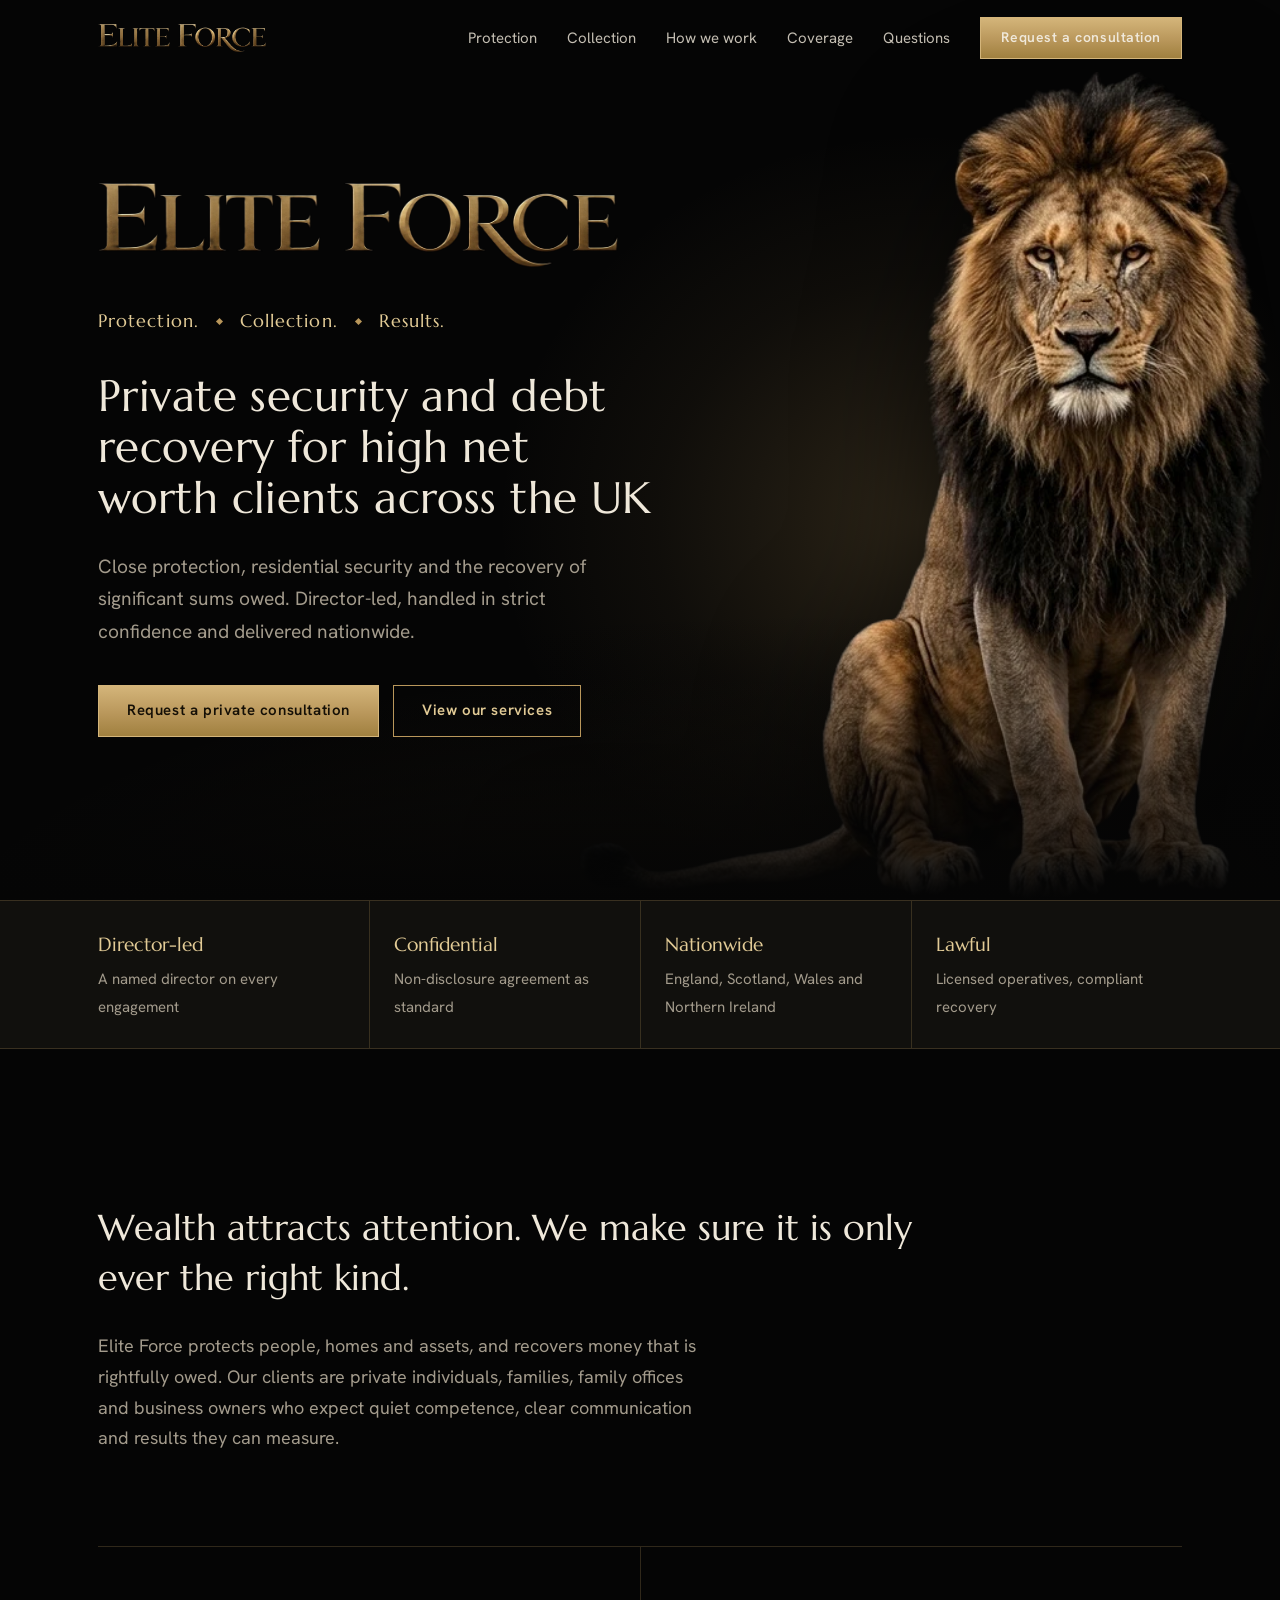
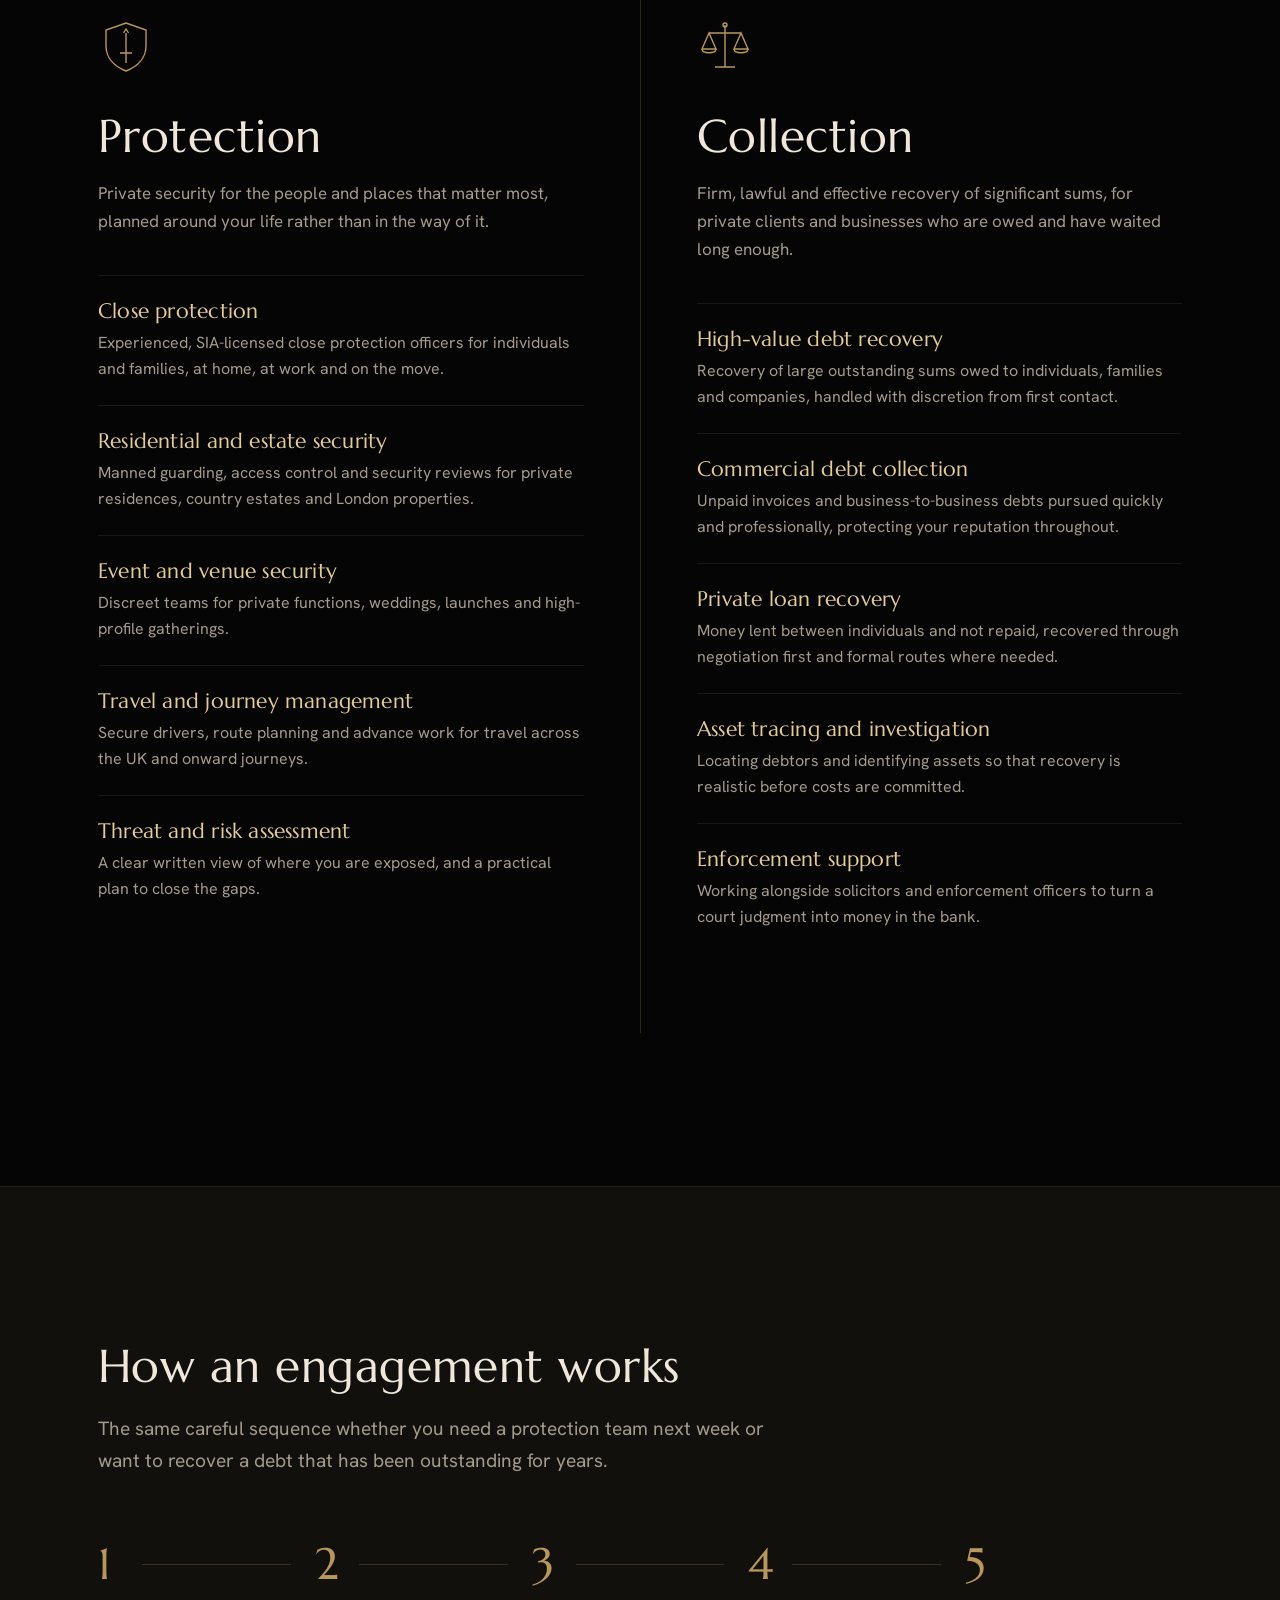
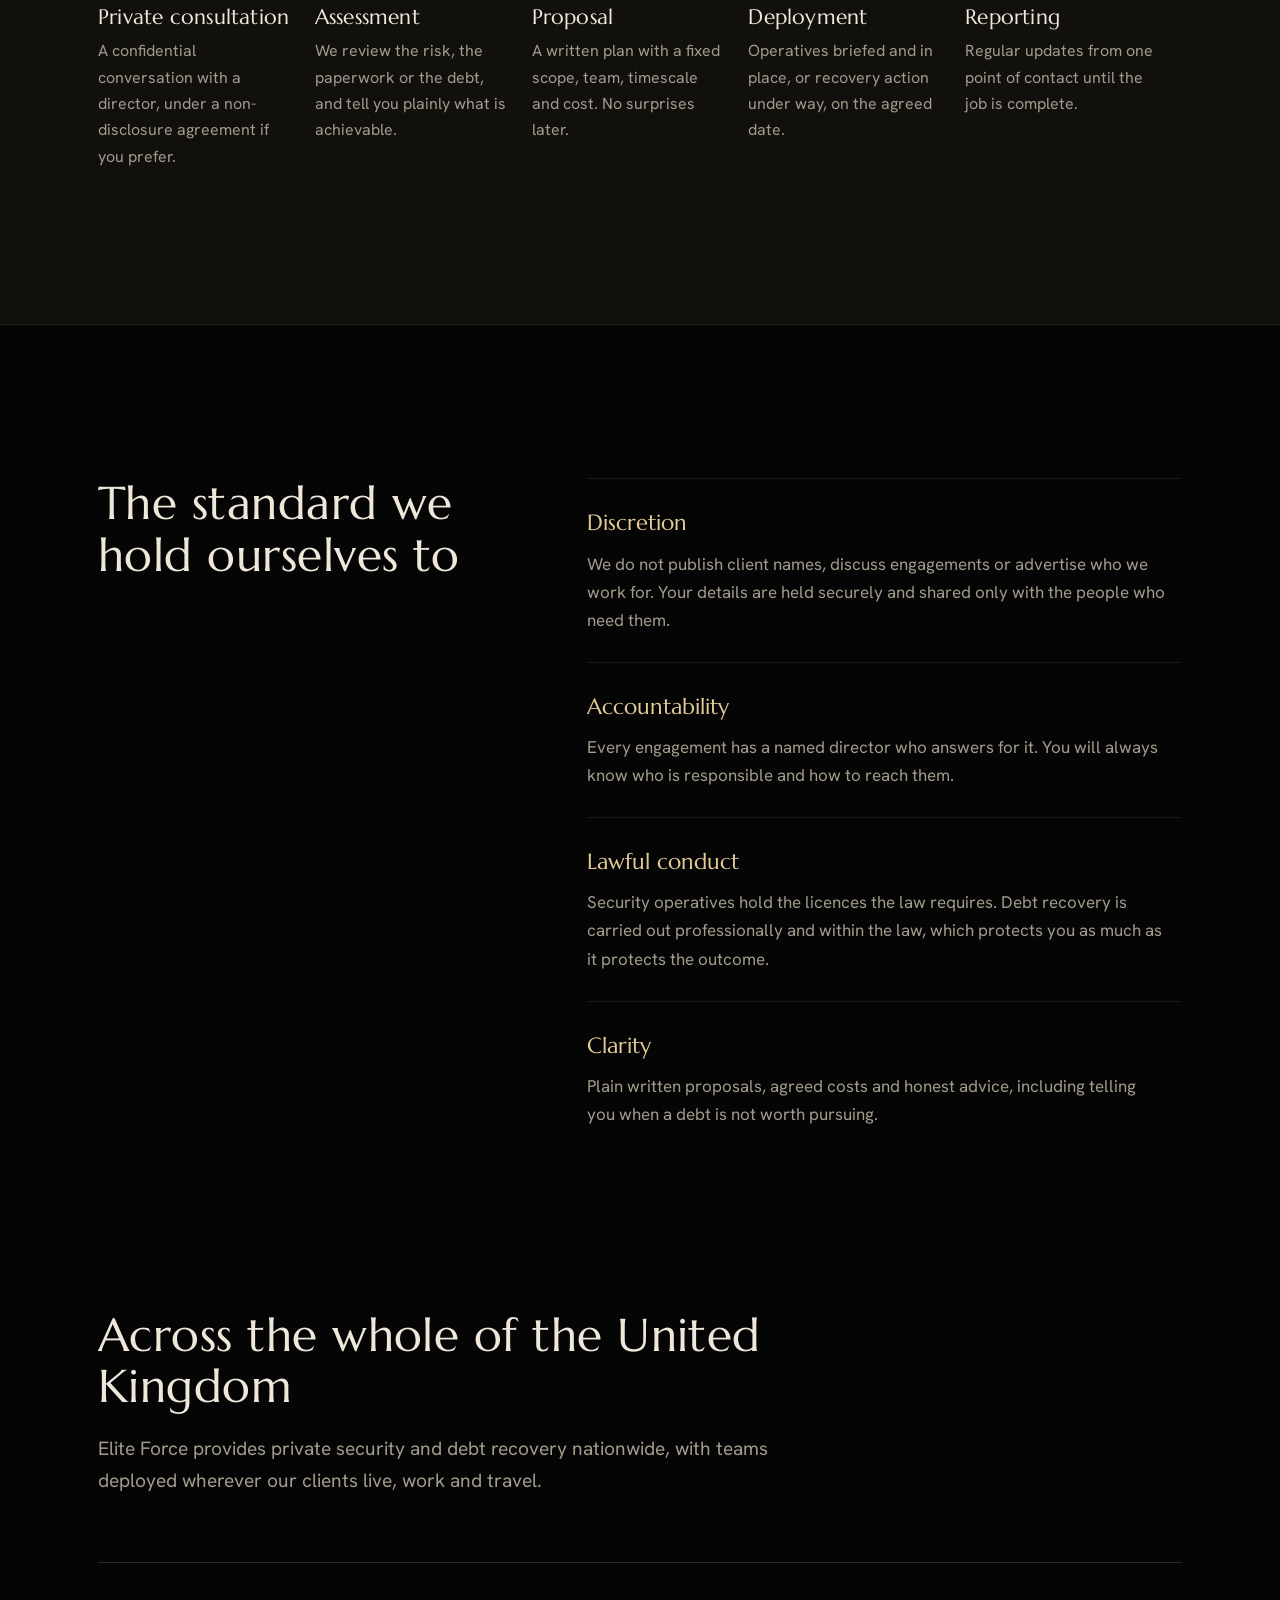
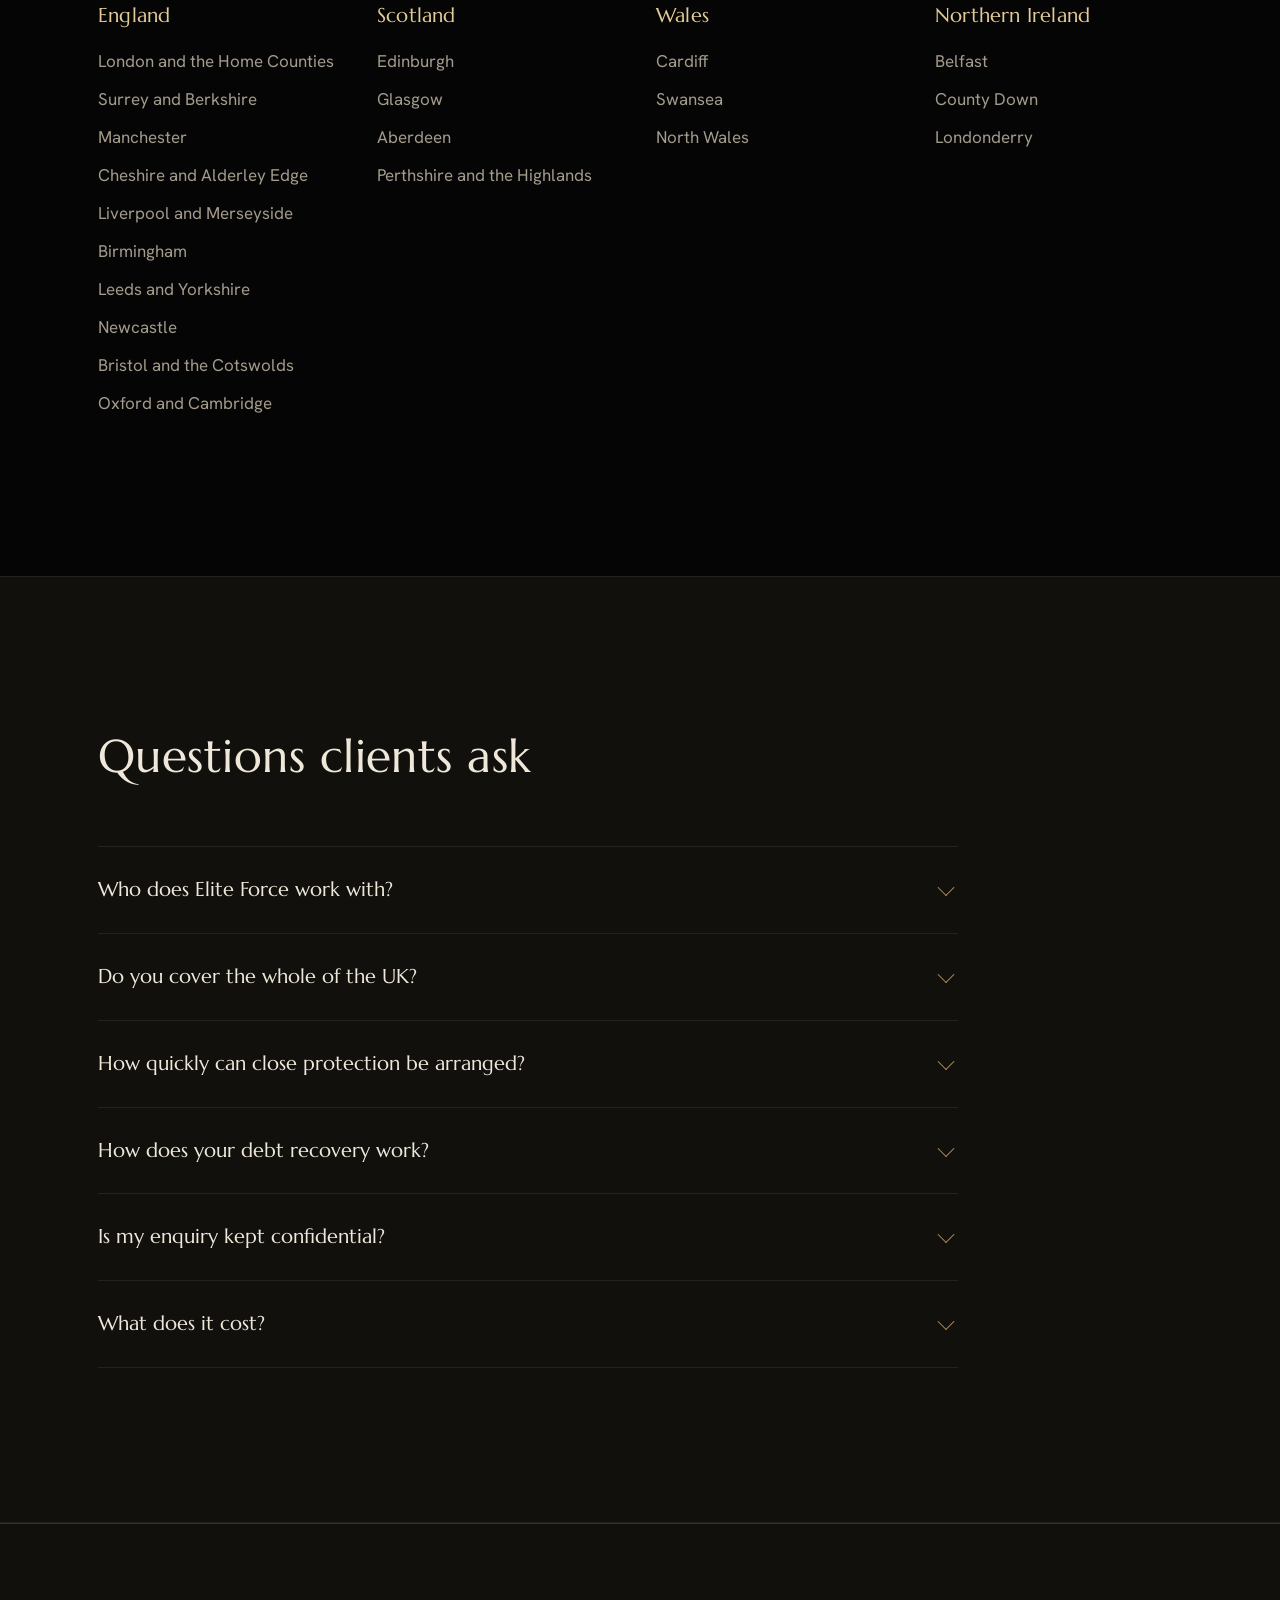
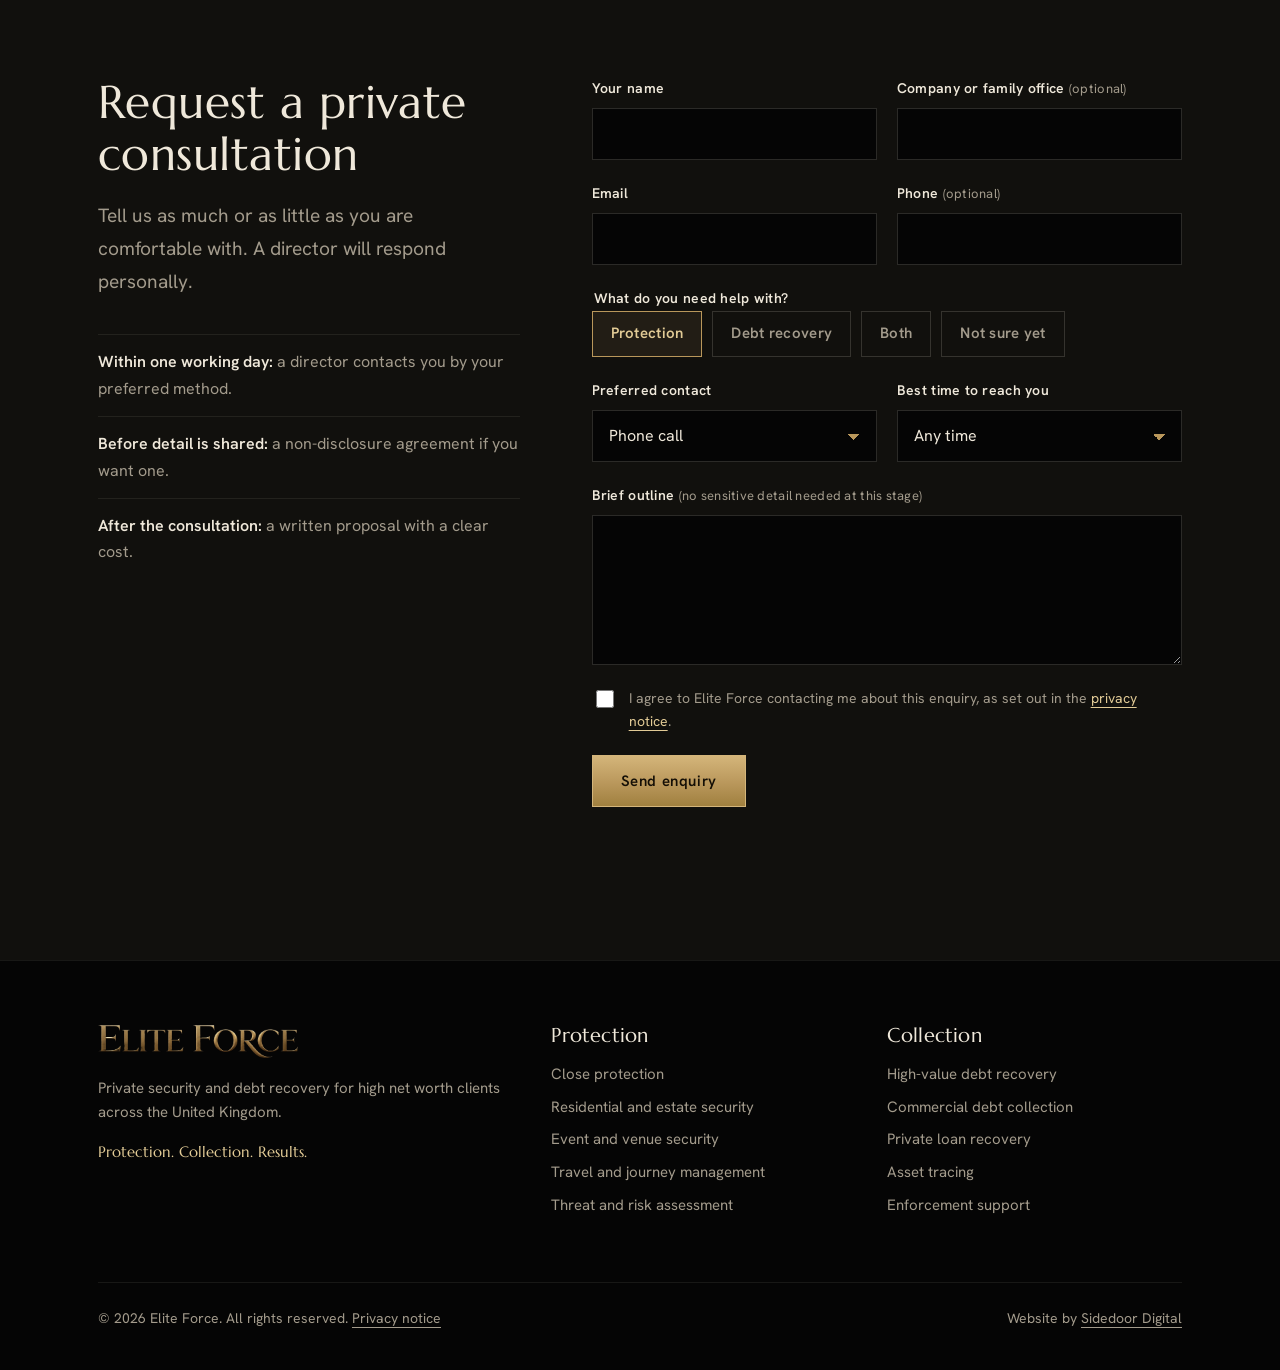
==== index.html @ 14d42a72 "Asda" ====
<!DOCTYPE html>
<html lang="en-GB">
<head>
<meta charset="utf-8">
<meta name="viewport" content="width=device-width, initial-scale=1">
<title>Elite Force | Private Security and Debt Recovery UK | High Net Worth Clients</title>
<meta name="description" content="Elite Force provides discreet private security, close protection and high-value debt recovery for high net worth individuals, families and businesses across the UK. Director-led, confidential, nationwide.">
<link rel="canonical" href="https://www.YOURDOMAIN.co.uk/">
<meta name="robots" content="index, follow, max-image-preview:large">
<meta name="theme-color" content="#050505">

<meta property="og:type" content="website">
<meta property="og:locale" content="en_GB">
<meta property="og:site_name" content="Elite Force">
<meta property="og:title" content="Elite Force | Private Security and Debt Recovery UK">
<meta property="og:description" content="Discreet close protection, residential security and high-value debt recovery for high net worth clients across the UK.">
<meta property="og:url" content="https://www.YOURDOMAIN.co.uk/">
<meta property="og:image" content="https://www.YOURDOMAIN.co.uk/assets/og-image.jpg">
<meta property="og:image:width" content="1200">
<meta property="og:image:height" content="630">
<meta property="og:image:alt" content="Elite Force lion crest and gold wordmark">
<meta name="twitter:card" content="summary_large_image">
<meta name="twitter:title" content="Elite Force | Private Security and Debt Recovery UK">
<meta name="twitter:description" content="Discreet close protection, residential security and high-value debt recovery for high net worth clients across the UK.">
<meta name="twitter:image" content="https://www.YOURDOMAIN.co.uk/assets/og-image.jpg">

<link rel="icon" type="image/png" sizes="32x32" href="/assets/favicon-32.png">
<link rel="apple-touch-icon" href="/assets/apple-touch-icon.png">
<link rel="manifest" href="/site.webmanifest">

<link rel="preconnect" href="https://fonts.googleapis.com">
<link rel="preconnect" href="https://fonts.gstatic.com" crossorigin>
<link rel="stylesheet" href="https://fonts.googleapis.com/css2?family=Hanken+Grotesk:wght@400;500;600&family=Marcellus&display=swap">
<link rel="preload" as="image" href="/assets/lion.webp" fetchpriority="high">
<link rel="stylesheet" href="/assets/site.css">
<link rel="stylesheet" href="/assets/home.css">

<script type="application/ld+json">
{
  "@context": "https://schema.org",
  "@graph": [
    {
      "@type": ["Organization", "ProfessionalService"],
      "@id": "https://www.YOURDOMAIN.co.uk/#organisation",
      "name": "Elite Force",
      "url": "https://www.YOURDOMAIN.co.uk/",
      "logo": "https://www.YOURDOMAIN.co.uk/assets/wordmark.png",
      "image": "https://www.YOURDOMAIN.co.uk/assets/og-image.jpg",
      "slogan": "Protection. Collection. Results.",
      "description": "Private security, close protection and high-value debt recovery for high net worth individuals, families and businesses across the United Kingdom.",
      "areaServed": [
        { "@type": "Country", "name": "United Kingdom" },
        { "@type": "Country", "name": "England" },
        { "@type": "Country", "name": "Scotland" },
        { "@type": "Country", "name": "Wales" },
        { "@type": "Country", "name": "Northern Ireland" }
      ],
      "knowsAbout": ["Close protection", "Executive protection", "Residential security", "Event security", "Travel security", "Threat and risk assessment", "Debt recovery", "Commercial debt collection", "Asset tracing", "High-value debt recovery"],
      "hasOfferCatalog": {
        "@type": "OfferCatalog",
        "name": "Elite Force services",
        "itemListElement": [
          {
            "@type": "OfferCatalog",
            "name": "Protection",
            "itemListElement": [
              { "@type": "Offer", "itemOffered": { "@type": "Service", "name": "Close protection", "serviceType": "Close protection", "areaServed": "United Kingdom" } },
              { "@type": "Offer", "itemOffered": { "@type": "Service", "name": "Residential and estate security", "serviceType": "Residential security", "areaServed": "United Kingdom" } },
              { "@type": "Offer", "itemOffered": { "@type": "Service", "name": "Event and venue security", "serviceType": "Event security", "areaServed": "United Kingdom" } },
              { "@type": "Offer", "itemOffered": { "@type": "Service", "name": "Travel and journey management", "serviceType": "Travel security", "areaServed": "United Kingdom" } },
              { "@type": "Offer", "itemOffered": { "@type": "Service", "name": "Threat and risk assessment", "serviceType": "Security risk assessment", "areaServed": "United Kingdom" } }
            ]
          },
          {
            "@type": "OfferCatalog",
            "name": "Collection",
            "itemListElement": [
              { "@type": "Offer", "itemOffered": { "@type": "Service", "name": "High-value debt recovery", "serviceType": "Debt recovery", "areaServed": "United Kingdom" } },
              { "@type": "Offer", "itemOffered": { "@type": "Service", "name": "Commercial debt collection", "serviceType": "Commercial debt collection", "areaServed": "United Kingdom" } },
              { "@type": "Offer", "itemOffered": { "@type": "Service", "name": "Private loan recovery", "serviceType": "Debt recovery", "areaServed": "United Kingdom" } },
              { "@type": "Offer", "itemOffered": { "@type": "Service", "name": "Asset tracing and investigation", "serviceType": "Asset tracing", "areaServed": "United Kingdom" } },
              { "@type": "Offer", "itemOffered": { "@type": "Service", "name": "Enforcement support", "serviceType": "Judgment enforcement support", "areaServed": "United Kingdom" } }
            ]
          }
        ]
      }
    },
    {
      "@type": "WebSite",
      "@id": "https://www.YOURDOMAIN.co.uk/#website",
      "url": "https://www.YOURDOMAIN.co.uk/",
      "name": "Elite Force",
      "inLanguage": "en-GB",
      "publisher": { "@id": "https://www.YOURDOMAIN.co.uk/#organisation" }
    },
    {
      "@type": "WebPage",
      "@id": "https://www.YOURDOMAIN.co.uk/#webpage",
      "url": "https://www.YOURDOMAIN.co.uk/",
      "name": "Elite Force | Private Security and Debt Recovery UK",
      "isPartOf": { "@id": "https://www.YOURDOMAIN.co.uk/#website" },
      "about": { "@id": "https://www.YOURDOMAIN.co.uk/#organisation" },
      "inLanguage": "en-GB"
    },
    {
      "@type": "FAQPage",
      "@id": "https://www.YOURDOMAIN.co.uk/#faq",
      "mainEntity": [
        { "@type": "Question", "name": "Who does Elite Force work with?", "acceptedAnswer": { "@type": "Answer", "text": "Elite Force works with high net worth individuals, families, family offices, business owners and companies across the UK who need private security, close protection or the recovery of significant sums owed to them." } },
        { "@type": "Question", "name": "Do you cover the whole of the UK?", "acceptedAnswer": { "@type": "Answer", "text": "Yes. Elite Force operates across England, Scotland, Wales and Northern Ireland, including London, Manchester, Cheshire, Birmingham, Leeds, Edinburgh, Glasgow, Cardiff and Belfast." } },
        { "@type": "Question", "name": "How quickly can close protection be arranged?", "acceptedAnswer": { "@type": "Answer", "text": "Timescales depend on the size of the team and the level of risk, but short-notice requests are assessed on the day they are received. Planned engagements are best discussed as early as possible so the right operatives and routes can be prepared." } },
        { "@type": "Question", "name": "How does your debt recovery work?", "acceptedAnswer": { "@type": "Answer", "text": "Every case starts with a review of the debt and the paperwork behind it, followed by tracing where needed, direct negotiation with the debtor and, if required, support through the formal legal and enforcement process. All recovery is carried out lawfully and professionally." } },
        { "@type": "Question", "name": "Is my enquiry kept confidential?", "acceptedAnswer": { "@type": "Answer", "text": "Yes. Enquiries are read only by a director, and a confidentiality agreement can be signed before any detail of your situation is shared." } },
        { "@type": "Question", "name": "What does it cost?", "acceptedAnswer": { "@type": "Answer", "text": "Every engagement is priced to the requirement. Security is quoted on the team, duration and risk level. Debt recovery can be arranged on a fixed fee or a percentage of the sum recovered, agreed in writing before work begins." } }
      ]
    }
  ]
}
</script>
</head>
<body class="has-hero">
<a class="skip" href="#main">Skip to content</a>

<header class="site-header" id="top">
  <div class="wrap header-inner">
    <a class="brand" href="/" aria-label="Elite Force home"><img src="/assets/wordmark.webp" alt="Elite Force" width="1200" height="194"></a>
    <button class="menu-toggle" type="button" aria-expanded="false" aria-controls="site-nav">Menu</button>
    <nav class="nav" id="site-nav" aria-label="Main">
      <a href="#protection">Protection</a>
      <a href="#collection">Collection</a>
      <a href="#process">How we work</a>
      <a href="#coverage">Coverage</a>
      <a href="#faq">Questions</a>
      <a class="btn btn-gold" href="#enquire">Request a consultation</a>
    </nav>
  </div>
</header>

<main id="main">

  <section class="hero" aria-labelledby="hero-title">
    <img class="hero-lion" src="/assets/lion.webp" alt="" width="547" height="655" fetchpriority="high">
    <div class="wrap hero-inner">
      <div class="hero-copy">
        <img class="hero-mark" src="/assets/wordmark.webp" alt="Elite Force" width="1200" height="194">
        <p class="tagline" aria-label="Protection. Collection. Results."><span>Protection.</span><span>Collection.</span><span>Results.</span></p>
        <h1 id="hero-title">Private security and debt recovery for high net worth clients across the UK</h1>
        <p class="lead">Close protection, residential security and the recovery of significant sums owed. Director-led, handled in strict confidence and delivered nationwide.</p>
        <div class="hero-actions">
          <a class="btn btn-gold" href="#enquire">Request a private consultation</a>
          <a class="btn btn-line" href="#protection">View our services</a>
        </div>
      </div>
    </div>
  </section>

  <section class="assure" aria-label="What every client receives">
    <div class="wrap">
      <ul>
        <li><strong>Director-led</strong><span>A named director on every engagement</span></li>
        <li><strong>Confidential</strong><span>Non-disclosure agreement as standard</span></li>
        <li><strong>Nationwide</strong><span>England, Scotland, Wales and Northern Ireland</span></li>
        <li><strong>Lawful</strong><span>Licensed operatives, compliant recovery</span></li>
      </ul>
    </div>
  </section>

  <section class="statement" aria-label="About Elite Force">
    <div class="wrap">
      <p>Wealth attracts attention. We make sure it is only ever the right kind.</p>
      <p>Elite Force protects people, homes and assets, and recovers money that is rightfully owed. Our clients are private individuals, families, family offices and business owners who expect quiet competence, clear communication and results they can measure.</p>
    </div>
  </section>

  <section class="section" style="padding-top:0" aria-label="Our services">
    <div class="wrap">
      <div class="disciplines">

        <article class="discipline" id="protection" aria-labelledby="protection-title">
          <svg class="discipline-icon" viewBox="0 0 56 56" fill="none" stroke="currentColor" stroke-width="1.4" aria-hidden="true">
            <path d="M28 4 L48 11 V27 C48 39 39.5 47.5 28 52 C16.5 47.5 8 39 8 27 V11 Z"/>
            <path d="M28 14 V40 M22 34 H34 M28 40 V44"/>
            <path d="M25.5 14 L28 10 L30.5 14"/>
          </svg>
          <h2 id="protection-title">Protection</h2>
          <p>Private security for the people and places that matter most, planned around your life rather than in the way of it.</p>
          <ul class="service-list">
            <li><h3>Close protection</h3><p>Experienced, SIA-licensed close protection officers for individuals and families, at home, at work and on the move.</p></li>
            <li><h3>Residential and estate security</h3><p>Manned guarding, access control and security reviews for private residences, country estates and London properties.</p></li>
            <li><h3>Event and venue security</h3><p>Discreet teams for private functions, weddings, launches and high-profile gatherings.</p></li>
            <li><h3>Travel and journey management</h3><p>Secure drivers, route planning and advance work for travel across the UK and onward journeys.</p></li>
            <li><h3>Threat and risk assessment</h3><p>A clear written view of where you are exposed, and a practical plan to close the gaps.</p></li>
          </ul>
        </article>

        <article class="discipline" id="collection" aria-labelledby="collection-title">
          <svg class="discipline-icon" viewBox="0 0 56 56" fill="none" stroke="currentColor" stroke-width="1.4" aria-hidden="true">
            <path d="M28 6 V48 M18 48 H38 M12 14 H44"/>
            <path d="M12 14 L5 30 H19 Z M44 14 L37 30 H51 Z"/>
            <path d="M5 30 C5 35 19 35 19 30 M37 30 C37 35 51 35 51 30"/>
            <circle cx="28" cy="6" r="2"/>
          </svg>
          <h2 id="collection-title">Collection</h2>
          <p>Firm, lawful and effective recovery of significant sums, for private clients and businesses who are owed and have waited long enough.</p>
          <ul class="service-list">
            <li><h3>High-value debt recovery</h3><p>Recovery of large outstanding sums owed to individuals, families and companies, handled with discretion from first contact.</p></li>
            <li><h3>Commercial debt collection</h3><p>Unpaid invoices and business-to-business debts pursued quickly and professionally, protecting your reputation throughout.</p></li>
            <li><h3>Private loan recovery</h3><p>Money lent between individuals and not repaid, recovered through negotiation first and formal routes where needed.</p></li>
            <li><h3>Asset tracing and investigation</h3><p>Locating debtors and identifying assets so that recovery is realistic before costs are committed.</p></li>
            <li><h3>Enforcement support</h3><p>Working alongside solicitors and enforcement officers to turn a court judgment into money in the bank.</p></li>
          </ul>
        </article>

      </div>
    </div>
  </section>

  <section class="section process" id="process" aria-labelledby="process-title">
    <div class="wrap">
      <div class="section-head">
        <h2 id="process-title">How an engagement works</h2>
        <p class="lead">The same careful sequence whether you need a protection team next week or want to recover a debt that has been outstanding for years.</p>
      </div>
      <ol class="steps">
        <li><h3>Private consultation</h3><p>A confidential conversation with a director, under a non-disclosure agreement if you prefer.</p></li>
        <li><h3>Assessment</h3><p>We review the risk, the paperwork or the debt, and tell you plainly what is achievable.</p></li>
        <li><h3>Proposal</h3><p>A written plan with a fixed scope, team, timescale and cost. No surprises later.</p></li>
        <li><h3>Deployment</h3><p>Operatives briefed and in place, or recovery action under way, on the agreed date.</p></li>
        <li><h3>Reporting</h3><p>Regular updates from one point of contact until the job is complete.</p></li>
      </ol>
    </div>
  </section>

  <section class="section" aria-labelledby="standards-title">
    <div class="wrap standards">
      <div>
        <h2 id="standards-title">The standard we hold ourselves to</h2>
      </div>
      <dl>
        <dt>Discretion</dt>
        <dd>We do not publish client names, discuss engagements or advertise who we work for. Your details are held securely and shared only with the people who need them.</dd>
        <dt>Accountability</dt>
        <dd>Every engagement has a named director who answers for it. You will always know who is responsible and how to reach them.</dd>
        <dt>Lawful conduct</dt>
        <dd>Security operatives hold the licences the law requires. Debt recovery is carried out professionally and within the law, which protects you as much as it protects the outcome.</dd>
        <dt>Clarity</dt>
        <dd>Plain written proposals, agreed costs and honest advice, including telling you when a debt is not worth pursuing.</dd>
      </dl>
    </div>
  </section>

  <section class="section" id="coverage" style="padding-top:0" aria-labelledby="coverage-title">
    <div class="wrap">
      <div class="section-head">
        <h2 id="coverage-title">Across the whole of the United Kingdom</h2>
        <p class="lead">Elite Force provides private security and debt recovery nationwide, with teams deployed wherever our clients live, work and travel.</p>
      </div>
      <div class="coverage-grid">
        <div>
          <h3>England</h3>
          <ul><li>London and the Home Counties</li><li>Surrey and Berkshire</li><li>Manchester</li><li>Cheshire and Alderley Edge</li><li>Liverpool and Merseyside</li><li>Birmingham</li><li>Leeds and Yorkshire</li><li>Newcastle</li><li>Bristol and the Cotswolds</li><li>Oxford and Cambridge</li></ul>
        </div>
        <div>
          <h3>Scotland</h3>
          <ul><li>Edinburgh</li><li>Glasgow</li><li>Aberdeen</li><li>Perthshire and the Highlands</li></ul>
        </div>
        <div>
          <h3>Wales</h3>
          <ul><li>Cardiff</li><li>Swansea</li><li>North Wales</li></ul>
        </div>
        <div>
          <h3>Northern Ireland</h3>
          <ul><li>Belfast</li><li>County Down</li><li>Londonderry</li></ul>
        </div>
      </div>
    </div>
  </section>

  <section class="section process" id="faq" aria-labelledby="faq-title">
    <div class="wrap">
      <div class="section-head">
        <h2 id="faq-title">Questions clients ask</h2>
      </div>
      <div class="faq">
        <details><summary>Who does Elite Force work with?</summary><p>High net worth individuals, families, family offices, business owners and companies across the UK who need private security, close protection or the recovery of significant sums owed to them.</p></details>
        <details><summary>Do you cover the whole of the UK?</summary><p>Yes. We operate across England, Scotland, Wales and Northern Ireland, including London, Manchester, Cheshire, Birmingham, Leeds, Edinburgh, Glasgow, Cardiff and Belfast.</p></details>
        <details><summary>How quickly can close protection be arranged?</summary><p>It depends on the size of the team and the level of risk, but short-notice requests are assessed on the day they are received. Planned engagements are best discussed as early as possible so the right operatives and routes can be prepared.</p></details>
        <details><summary>How does your debt recovery work?</summary><p>Every case starts with a review of the debt and the paperwork behind it, followed by tracing where needed, direct negotiation with the debtor and, if required, support through the formal legal and enforcement process. All recovery is carried out lawfully and professionally.</p></details>
        <details><summary>Is my enquiry kept confidential?</summary><p>Yes. Enquiries are read only by a director, and a confidentiality agreement can be signed before any detail of your situation is shared.</p></details>
        <details><summary>What does it cost?</summary><p>Every engagement is priced to the requirement. Security is quoted on the team, duration and risk level. Debt recovery can be arranged on a fixed fee or a percentage of the sum recovered, agreed in writing before work begins.</p></details>
      </div>
    </div>
  </section>

  <section class="section enquire" id="enquire" aria-labelledby="enquire-title">
    <div class="wrap enquire-grid">
      <div>
        <h2 id="enquire-title">Request a private consultation</h2>
        <p class="lead">Tell us as much or as little as you are comfortable with. A director will respond personally.</p>
        <ul class="next-steps">
          <li><strong>Within one working day:</strong> a director contacts you by your preferred method.</li>
          <li><strong>Before detail is shared:</strong> a non-disclosure agreement if you want one.</li>
          <li><strong>After the consultation:</strong> a written proposal with a clear cost.</li>
        </ul>
      </div>

      <form class="form" id="enquiry-form" action="/api/enquiry" method="post" novalidate>
        <div class="field">
          <label for="f-name">Your name</label>
          <input id="f-name" name="name" type="text" autocomplete="name" required maxlength="120">
        </div>
        <div class="field">
          <label for="f-org">Company or family office <span class="hint">(optional)</span></label>
          <input id="f-org" name="organisation" type="text" autocomplete="organization" maxlength="160">
        </div>
        <div class="field">
          <label for="f-email">Email</label>
          <input id="f-email" name="email" type="email" autocomplete="email" required maxlength="200">
        </div>
        <div class="field">
          <label for="f-phone">Phone <span class="hint">(optional)</span></label>
          <input id="f-phone" name="phone" type="tel" autocomplete="tel" maxlength="40">
        </div>
        <fieldset class="field full">
          <legend>What do you need help with?</legend>
          <div class="choice-row">
            <label class="choice"><input type="radio" name="service" value="Protection" checked><span>Protection</span></label>
            <label class="choice"><input type="radio" name="service" value="Collection"><span>Debt recovery</span></label>
            <label class="choice"><input type="radio" name="service" value="Both"><span>Both</span></label>
            <label class="choice"><input type="radio" name="service" value="Not sure"><span>Not sure yet</span></label>
          </div>
        </fieldset>
        <div class="field">
          <label for="f-contact">Preferred contact</label>
          <select id="f-contact" name="preferred_contact">
            <option>Phone call</option>
            <option>Email</option>
            <option>In person</option>
          </select>
        </div>
        <div class="field">
          <label for="f-when">Best time to reach you</label>
          <select id="f-when" name="best_time">
            <option>Any time</option>
            <option>Morning</option>
            <option>Afternoon</option>
            <option>Evening</option>
          </select>
        </div>
        <div class="field full">
          <label for="f-msg">Brief outline <span class="hint">(no sensitive detail needed at this stage)</span></label>
          <textarea id="f-msg" name="message" maxlength="3000"></textarea>
        </div>
        <div class="hp" aria-hidden="true">
          <label for="f-web">Leave this empty</label>
          <input id="f-web" name="website" type="text" tabindex="-1" autocomplete="off">
        </div>
        <input type="hidden" name="ts" id="f-ts">
        <label class="consent"><input type="checkbox" name="consent" value="yes" required><span>I agree to Elite Force contacting me about this enquiry, as set out in the <a href="/privacy">privacy notice</a>.</span></label>
        <div class="form-actions">
          <button class="btn btn-gold" type="submit">Send enquiry</button>
          <p class="form-status" id="form-status" role="status" aria-live="polite"></p>
        </div>
      </form>
    </div>
  </section>

</main>

<footer class="site-footer">
  <div class="wrap">
    <div class="footer-grid">
      <div>
        <img src="/assets/wordmark.webp" alt="Elite Force" width="1200" height="194" loading="lazy">
        <p>Private security and debt recovery for high net worth clients across the United Kingdom.</p>
        <p style="color:var(--gold-light);font-family:var(--display)">Protection. Collection. Results.</p>
      </div>
      <div>
        <h2>Protection</h2>
        <ul>
          <li><a href="#protection">Close protection</a></li>
          <li><a href="#protection">Residential and estate security</a></li>
          <li><a href="#protection">Event and venue security</a></li>
          <li><a href="#protection">Travel and journey management</a></li>
          <li><a href="#protection">Threat and risk assessment</a></li>
        </ul>
      </div>
      <div>
        <h2>Collection</h2>
        <ul>
          <li><a href="#collection">High-value debt recovery</a></li>
          <li><a href="#collection">Commercial debt collection</a></li>
          <li><a href="#collection">Private loan recovery</a></li>
          <li><a href="#collection">Asset tracing</a></li>
          <li><a href="#collection">Enforcement support</a></li>
        </ul>
      </div>
    </div>
    <div class="footer-base">
      <span>&copy; <span id="year">2026</span> Elite Force. All rights reserved. <a href="/privacy">Privacy notice</a></span>
      <!-- Add registered company name, number and registered office here once confirmed. -->
      <span>Website by <a href="https://getsidedoor.co.uk" rel="noopener">Sidedoor Digital</a></span>
    </div>
  </div>
</footer>

<script src="/assets/site.js" defer></script>
</body>
</html>
---- assets/site.css ----
/* Elite Force | Intellectual property of Sidedoor Digital. */

:root {
  --black: #050505;
  --vault: #11100d;
  --vault-2: #1a1813;
  --gold: #b9975b;
  --gold-light: #e2cb96;
  --gold-deep: #8a6c3a;
  --ivory: #efe8da;
  --stone: #a39b8c;
  --line: rgba(185, 151, 91, 0.24);
  --line-soft: rgba(239, 232, 218, 0.08);

  --display: "Marcellus", "Trajan Pro", "Times New Roman", serif;
  --body: "Hanken Grotesk", "Helvetica Neue", Arial, sans-serif;

  --wrap: 1180px;
  --gutter: clamp(20px, 4vw, 48px);
  --section: clamp(88px, 12vw, 160px);
}

*, *::before, *::after { box-sizing: border-box; }
html { scroll-behavior: smooth; -webkit-text-size-adjust: 100%; }
@media (prefers-reduced-motion: reduce) { html { scroll-behavior: auto; } }

body {
  margin: 0;
  background: var(--black);
  color: var(--ivory);
  font-family: var(--body);
  font-size: 17px;
  line-height: 1.65;
  font-weight: 400;
  -webkit-font-smoothing: antialiased;
  text-rendering: optimizeLegibility;
}

img { max-width: 100%; height: auto; display: block; }
a { color: var(--gold-light); text-decoration-thickness: 1px; text-underline-offset: 4px; }
a:hover { color: var(--ivory); }

:focus-visible { outline: 2px solid var(--gold-light); outline-offset: 3px; }

.skip {
  position: absolute; left: -9999px; top: 12px; z-index: 100;
  background: var(--gold); color: var(--black); padding: 10px 16px; text-decoration: none;
}
.skip:focus { left: 12px; }

.visually-hidden {
  position: absolute !important; width: 1px; height: 1px; overflow: hidden;
  clip: rect(0 0 0 0); white-space: nowrap;
}

.wrap { width: 100%; max-width: var(--wrap); margin: 0 auto; padding: 0 var(--gutter); }

/* Type scale: 17 / 20 / 26 / 36 / 52 / 76 */
h1, h2, h3 { font-family: var(--display); font-weight: 400; margin: 0; letter-spacing: 0.01em; color: var(--ivory); }
h1 { font-size: clamp(36px, 5.2vw, 64px); line-height: 1.08; }
h2 { font-size: clamp(30px, 3.6vw, 48px); line-height: 1.12; }
h3 { font-size: clamp(21px, 1.8vw, 26px); line-height: 1.25; }
p { margin: 0 0 1em; max-width: 64ch; }
.lead { font-size: clamp(18px, 1.5vw, 20px); color: var(--stone); line-height: 1.7; }

/* Sections */
.section { padding: var(--section) 0; }
.section-head { max-width: 760px; margin-bottom: 64px; }
.section-head h2 { margin-bottom: 20px; }
.process { background: var(--vault); border-top: 1px solid var(--line-soft); border-bottom: 1px solid var(--line-soft); }

/* Buttons */
.btn {
  display: inline-flex; align-items: center; justify-content: center; gap: 10px;
  min-height: 52px; padding: 0 28px;
  font-family: var(--body); font-size: 15px; font-weight: 600; letter-spacing: 0.04em;
  text-decoration: none; border: 1px solid var(--gold); cursor: pointer;
  transition: background-color .25s ease, color .25s ease, border-color .25s ease;
}
.btn-gold { background: linear-gradient(180deg, #d4b57a 0%, var(--gold) 55%, #a0803f 100%); color: #140f06; border-color: #d4b57a; }
.btn-gold:hover { background: var(--gold-light); color: #140f06; }
.btn-line { background: transparent; color: var(--gold-light); }
.btn-line:hover { background: rgba(185, 151, 91, 0.12); color: var(--ivory); }

/* Header */
.site-header {
  position: fixed; inset: 0 0 auto 0; z-index: 50;
  transition: background-color .3s ease, border-color .3s ease;
  border-bottom: 1px solid transparent;
}
.site-header.is-solid { background: rgba(5, 5, 5, 0.92); backdrop-filter: blur(10px); border-bottom-color: var(--line-soft); }
.header-inner { display: flex; align-items: center; justify-content: space-between; height: 76px; gap: 24px; }
.brand img { width: 168px; transition: opacity .3s ease; }
@media (min-width: 981px) { .has-hero .site-header:not(.is-solid) .brand img { opacity: 0; } }
.nav { display: flex; align-items: center; gap: 30px; }
.nav a { color: var(--ivory); text-decoration: none; font-size: 15px; opacity: .82; }
.nav a:hover { opacity: 1; color: var(--gold-light); }
.nav .btn { min-height: 42px; padding: 0 20px; font-size: 14px; opacity: 1; }
.menu-toggle { display: none; background: none; border: 1px solid var(--line); color: var(--ivory); height: 42px; padding: 0 16px; font: 600 14px var(--body); cursor: pointer; }

@media (max-width: 900px) {
  .menu-toggle { display: inline-block; }
  .nav {
    position: fixed; inset: 76px 0 auto 0; flex-direction: column; align-items: flex-start; gap: 0;
    background: rgba(5,5,5,.98); border-bottom: 1px solid var(--line-soft);
    padding: 8px var(--gutter) 24px; display: none;
  }
  .nav.is-open { display: flex; }
  .nav a { padding: 14px 0; width: 100%; border-bottom: 1px solid var(--line-soft); font-size: 17px; }
  .nav .btn { margin-top: 18px; width: 100%; }
  .brand img { width: 140px; }
}

/* Footer */
.site-footer { border-top: 1px solid var(--line-soft); padding: 64px 0 40px; color: var(--stone); font-size: 15px; }
.footer-grid { display: grid; grid-template-columns: 1.4fr 1fr 1fr; gap: 40px; }
.footer-grid img { width: 200px; margin-bottom: 18px; }
.footer-grid h2 { font-size: 20px; margin-bottom: 14px; }
.footer-grid ul { list-style: none; margin: 0; padding: 0; }
.footer-grid li { margin-bottom: 8px; }
.footer-grid a { color: var(--stone); text-decoration: none; }
.footer-grid a:hover { color: var(--gold-light); }
.footer-base { display: flex; justify-content: space-between; gap: 20px; flex-wrap: wrap; margin-top: 56px; padding-top: 24px; border-top: 1px solid var(--line-soft); font-size: 14px; }
.footer-base a { color: var(--stone); }
@media (max-width: 800px) { .footer-grid { grid-template-columns: 1fr; } }
---- assets/home.css ----
/* Elite Force homepage | Intellectual property of Sidedoor Digital. */

/* Hero */
.hero {
  position: relative; min-height: 100vh; min-height: 100svh;
  display: flex; align-items: center; overflow: hidden;
  background:
    radial-gradient(ellipse 46% 60% at 72% 58%, rgba(185,151,91,.22) 0%, rgba(185,151,91,.06) 45%, transparent 72%),
    radial-gradient(ellipse 80% 50% at 50% 110%, rgba(138,108,58,.18) 0%, transparent 70%),
    var(--black);
}
.hero::after {
  content: ""; position: absolute; inset: auto 0 0 0; height: 32%;
  background: linear-gradient(180deg, transparent, var(--black)); pointer-events: none; z-index: 2;
}
.hero-inner { position: relative; z-index: 3; width: 100%; padding-top: 110px; padding-bottom: 90px; }
.hero-copy { max-width: 560px; }
.hero-mark { width: min(520px, 100%); margin-bottom: 40px; }
.hero h1 { font-size: clamp(30px, 3.4vw, 44px); line-height: 1.18; margin-bottom: 26px; }
.hero .lead { margin-bottom: 36px; max-width: 46ch; }
.tagline {
  display: flex; align-items: center; gap: 18px; flex-wrap: wrap;
  font-family: var(--display); font-size: clamp(17px, 1.4vw, 20px); color: var(--gold-light);
  letter-spacing: 0.06em; margin: 0 0 34px;
}
.tagline span + span::before {
  content: ""; display: inline-block; width: 5px; height: 5px; background: var(--gold);
  transform: rotate(45deg); vertical-align: middle; margin: -3px 18px 0 0;
}
.hero-actions { display: flex; gap: 14px; flex-wrap: wrap; }

.hero-lion {
  position: absolute; z-index: 1; bottom: 0; right: max(0px, calc((100vw - var(--wrap)) / 2 - 40px));
  height: min(92vh, 900px); width: auto; max-width: none;
  filter: drop-shadow(0 30px 60px rgba(0,0,0,.6));
}

/* Single orchestrated load moment */
@media (prefers-reduced-motion: no-preference) {
  .hero-lion { animation: lionRise 1.8s cubic-bezier(.2,.7,.2,1) both; }
  .hero-mark { animation: markIn 1.4s .5s ease both; }
  .hero-copy > :not(.hero-mark) { animation: copyIn 1s 1.1s ease both; }
  @keyframes lionRise { from { opacity: 0; transform: translateY(40px) scale(1.02); filter: brightness(.2) drop-shadow(0 30px 60px rgba(0,0,0,.6)); } to { opacity: 1; transform: none; } }
  @keyframes markIn { from { opacity: 0; clip-path: inset(0 100% 0 0); } to { opacity: 1; clip-path: inset(0 0 0 0); } }
  @keyframes copyIn { from { opacity: 0; } to { opacity: 1; } }
}

@media (max-width: 980px) {
  .hero { align-items: flex-start; min-height: 0; }
  .hero::after { display: none; }
  .hero-lion {
    top: 80px; bottom: auto; right: 56%; transform: translateX(50%); height: 48vh; min-height: 320px; max-height: 480px;
    -webkit-mask-image: linear-gradient(180deg, #000 70%, transparent 100%); mask-image: linear-gradient(180deg, #000 70%, transparent 100%);
    animation: none !important;
  }
  .hero-inner { padding-top: calc(80px + min(max(48vh, 320px), 480px) - 30px); padding-bottom: 64px; }
  .hero-copy { max-width: none; }
  .hero-mark { display: none; }
  .tagline { gap: 12px; }
  .tagline span + span::before { margin-right: 12px; }
}

/* Assurances */
.assure { border-top: 1px solid var(--line); border-bottom: 1px solid var(--line); background: var(--vault); }
.assure ul { list-style: none; margin: 0; padding: 0; display: grid; grid-template-columns: repeat(4, 1fr); }
.assure li { padding: 28px 24px; border-left: 1px solid var(--line); }
.assure li:first-child { border-left: 0; padding-left: 0; }
.assure strong { display: block; font-family: var(--display); font-weight: 400; font-size: 19px; color: var(--gold-light); margin-bottom: 4px; }
.assure span { color: var(--stone); font-size: 15px; }
@media (max-width: 900px) {
  .assure ul { grid-template-columns: 1fr 1fr; }
  .assure li:nth-child(3) { border-left: 0; padding-left: 0; }
  .assure li { border-top: 1px solid var(--line-soft); }
  .assure li:nth-child(-n+2) { border-top: 0; }
}
@media (max-width: 520px) { .assure ul { grid-template-columns: 1fr; } .assure li { border-left: 0; padding-left: 0; } .assure li:nth-child(2) { border-top: 1px solid var(--line-soft); } }


/* Intro statement */
.statement { padding: var(--section) 0 calc(var(--section) * .6); }
.statement p {
  font-family: var(--display); font-size: clamp(24px, 2.8vw, 36px); line-height: 1.4;
  max-width: 30ch; color: var(--ivory); margin: 0;
}
.statement p + p { font-family: var(--body); font-size: 18px; color: var(--stone); max-width: 60ch; margin-top: 28px; line-height: 1.7; }

/* Disciplines */
.disciplines { display: grid; grid-template-columns: 1fr 1fr; border-top: 1px solid var(--line); }
.discipline { padding: 72px 56px 80px 0; }
.discipline + .discipline { padding: 72px 0 80px 56px; border-left: 1px solid var(--line); }
.discipline-icon { width: 56px; height: 56px; color: var(--gold); margin-bottom: 28px; }
.discipline h2 { margin-bottom: 16px; }
.discipline > p { color: var(--stone); margin-bottom: 40px; }
.service-list { list-style: none; margin: 0; padding: 0; }
.service-list li { padding: 22px 0; border-top: 1px solid var(--line-soft); }
.service-list h3 { font-size: 21px; margin-bottom: 6px; color: var(--gold-light); }
.service-list p { margin: 0; color: var(--stone); font-size: 16px; }
@media (max-width: 900px) {
  .disciplines { grid-template-columns: 1fr; }
  .discipline, .discipline + .discipline { padding: 56px 0; border-left: 0; }
  .discipline + .discipline { border-top: 1px solid var(--line); }
}

/* Process: a genuine sequence, so it is numbered */
.steps { list-style: none; margin: 0; padding: 0; display: grid; grid-template-columns: repeat(5, 1fr); counter-reset: step; }
.steps li { counter-increment: step; padding: 0 24px 0 0; position: relative; }
.steps li::before {
  content: counter(step); display: block; font-family: var(--display); font-size: 44px; line-height: 1;
  color: var(--gold); margin-bottom: 18px;
}
.steps li::after { content: ""; position: absolute; top: 22px; left: 44px; right: 24px; height: 1px; background: var(--line); }
.steps li:last-child::after { display: none; }
.steps h3 { font-size: 21px; margin-bottom: 8px; }
.steps p { color: var(--stone); font-size: 16px; margin: 0; }
@media (max-width: 980px) {
  .steps { grid-template-columns: 1fr; gap: 36px; }
  .steps li { padding-left: 72px; }
  .steps li::before { position: absolute; left: 0; top: 0; }
  .steps li::after { display: none; }
}

/* Standards */
.standards { display: grid; grid-template-columns: 5fr 7fr; gap: 64px; align-items: start; }
.standards dl { margin: 0; }
.standards dt { font-family: var(--display); font-size: 22px; color: var(--gold-light); padding-top: 26px; border-top: 1px solid var(--line-soft); }
.standards dd { margin: 8px 0 28px; color: var(--stone); max-width: 58ch; }
@media (max-width: 900px) { .standards { grid-template-columns: 1fr; gap: 24px; } }

/* Coverage */
.coverage-grid { display: grid; grid-template-columns: repeat(4, 1fr); gap: 32px; border-top: 1px solid var(--line); padding-top: 40px; }
.coverage-grid h3 { font-size: 20px; color: var(--gold-light); margin-bottom: 14px; }
.coverage-grid ul { list-style: none; margin: 0; padding: 0; color: var(--stone); }
.coverage-grid li { padding: 5px 0; }
@media (max-width: 900px) { .coverage-grid { grid-template-columns: 1fr 1fr; } }

/* FAQ */
.faq { max-width: 860px; }
.faq details { border-top: 1px solid var(--line-soft); }
.faq details:last-child { border-bottom: 1px solid var(--line-soft); }
.faq summary {
  cursor: pointer; list-style: none; padding: 26px 48px 26px 0; position: relative;
  font-family: var(--display); font-size: clamp(19px, 1.6vw, 22px); color: var(--ivory);
}
.faq summary::-webkit-details-marker { display: none; }
.faq summary::after {
  content: ""; position: absolute; right: 6px; top: 50%; width: 12px; height: 12px;
  border-right: 1px solid var(--gold); border-bottom: 1px solid var(--gold);
  transform: translateY(-70%) rotate(45deg); transition: transform .25s ease;
}
.faq details[open] summary::after { transform: translateY(-30%) rotate(225deg); }
.faq details p { color: var(--stone); padding-bottom: 26px; margin: 0; }

/* Enquiry */
.enquire { background: var(--vault); border-top: 1px solid var(--line); }
.enquire-grid { display: grid; grid-template-columns: 5fr 7fr; gap: 72px; }
.enquire-grid .lead { margin-top: 20px; }
.next-steps { margin-top: 36px; padding: 0; list-style: none; }
.next-steps li { padding: 14px 0; border-top: 1px solid var(--line-soft); color: var(--stone); font-size: 16px; }
.next-steps strong { color: var(--ivory); font-weight: 600; }

.form { display: grid; grid-template-columns: 1fr 1fr; gap: 22px 20px; }
.field { display: flex; flex-direction: column; gap: 8px; }
.field.full { grid-column: 1 / -1; }
.field label, .field legend { font-size: 14px; font-weight: 600; color: var(--ivory); letter-spacing: .02em; }
.field .hint { font-size: 13px; color: var(--stone); font-weight: 400; }
.field input, .field select, .field textarea {
  font: 16px var(--body); color: var(--ivory); background: var(--black);
  border: 1px solid rgba(239,232,218,.16); padding: 14px 16px; min-height: 52px; border-radius: 0;
  transition: border-color .2s ease;
}
.field textarea { min-height: 150px; resize: vertical; line-height: 1.55; }
.field input:focus, .field select:focus, .field textarea:focus { border-color: var(--gold); outline: none; box-shadow: 0 0 0 1px var(--gold); }
.field select { appearance: none; background-image: linear-gradient(45deg, transparent 50%, var(--gold) 50%), linear-gradient(135deg, var(--gold) 50%, transparent 50%); background-position: calc(100% - 22px) 23px, calc(100% - 16px) 23px; background-size: 6px 6px; background-repeat: no-repeat; }
fieldset.field { border: 0; margin: 0; padding: 0; }
.choice-row { display: flex; gap: 10px; flex-wrap: wrap; }
.choice { position: relative; }
.choice input { position: absolute; opacity: 0; inset: 0; cursor: pointer; }
.choice span { display: inline-flex; align-items: center; min-height: 46px; padding: 0 18px; border: 1px solid rgba(239,232,218,.16); color: var(--stone); font-size: 15px; transition: all .2s ease; }
.choice input:checked + span { border-color: var(--gold); color: var(--gold-light); background: rgba(185,151,91,.1); }
.choice input:focus-visible + span { outline: 2px solid var(--gold-light); outline-offset: 2px; }
.consent { grid-column: 1 / -1; display: flex; gap: 12px; align-items: flex-start; font-size: 14px; color: var(--stone); }
.consent input { width: 18px; height: 18px; margin-top: 3px; accent-color: var(--gold); flex: none; }
.form-actions { grid-column: 1 / -1; display: flex; align-items: center; gap: 20px; flex-wrap: wrap; }
.form-status { font-size: 15px; margin: 0; }
.form-status.is-ok { color: var(--gold-light); }
.form-status.is-error { color: #e6a192; }
.hp { position: absolute; left: -10000px; width: 1px; height: 1px; overflow: hidden; }
@media (max-width: 900px) { .enquire-grid { grid-template-columns: 1fr; gap: 40px; } }
@media (max-width: 600px) { .form { grid-template-columns: 1fr; } }
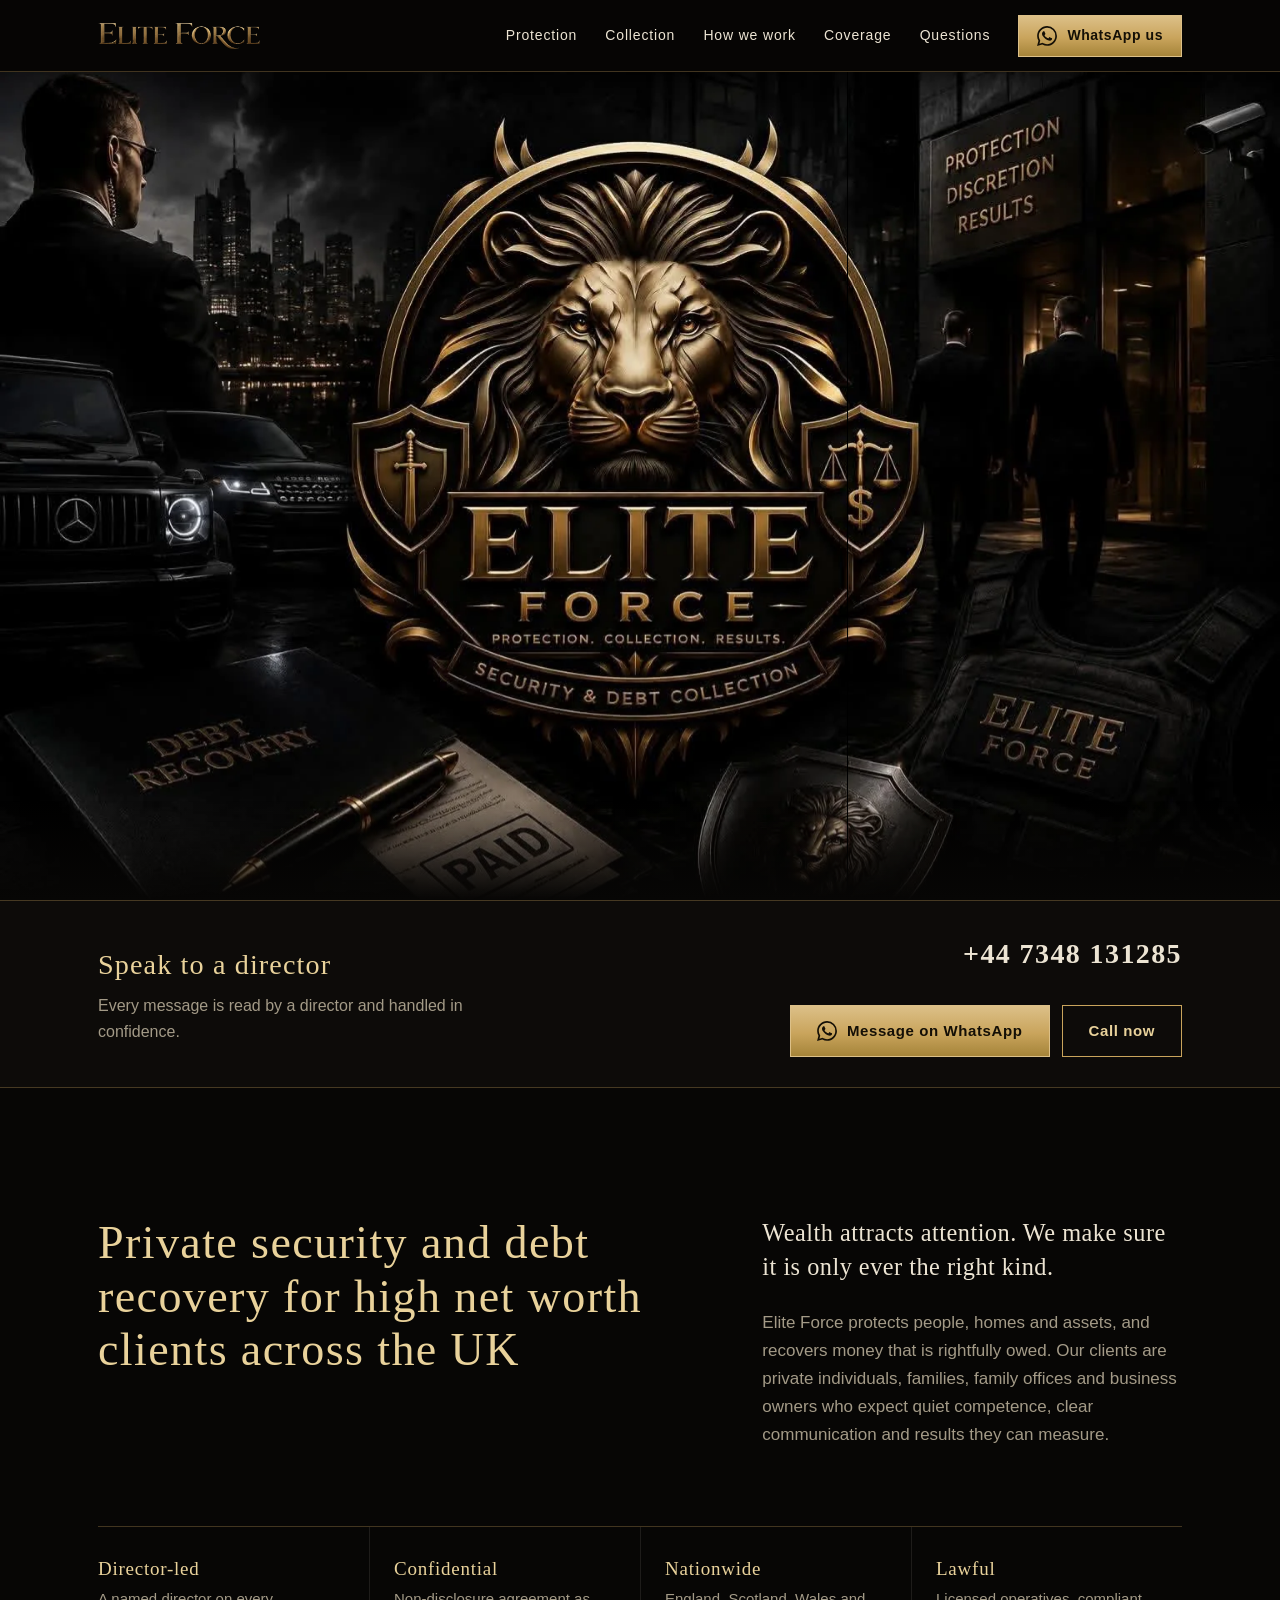
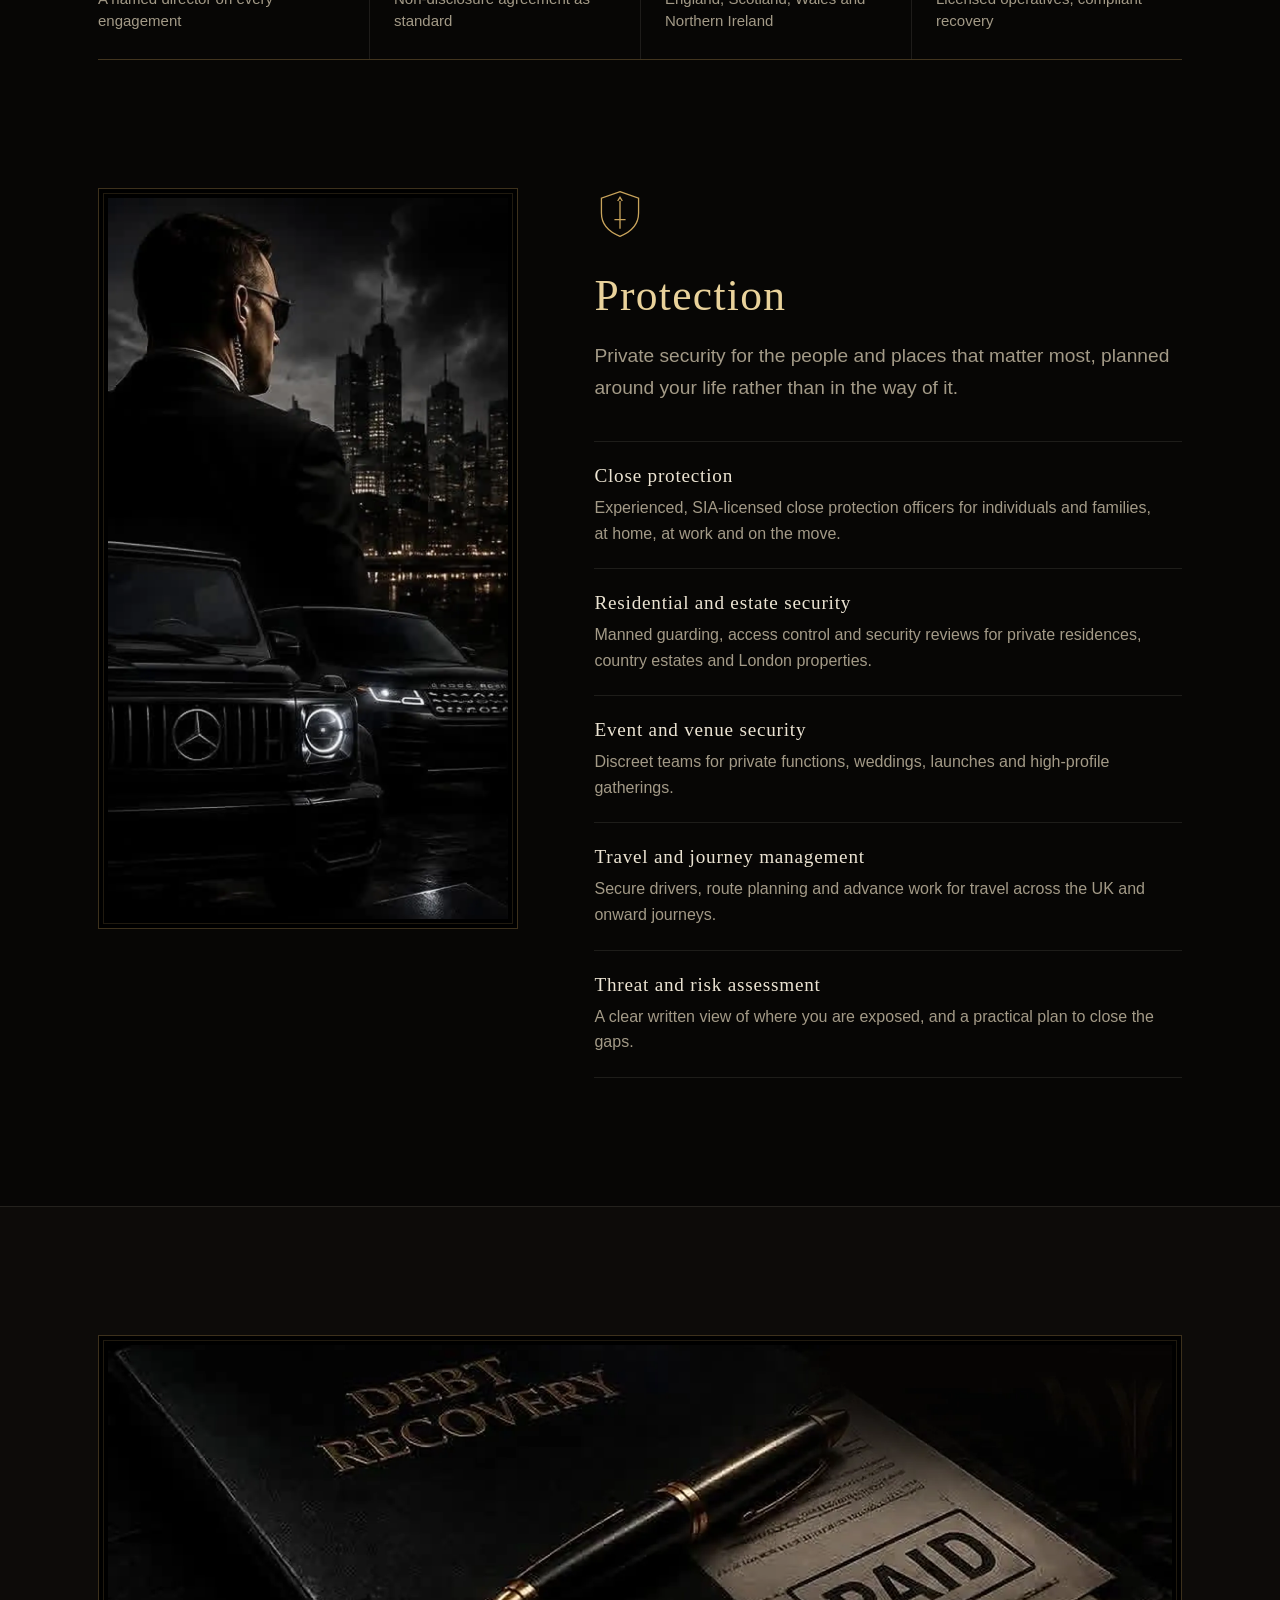
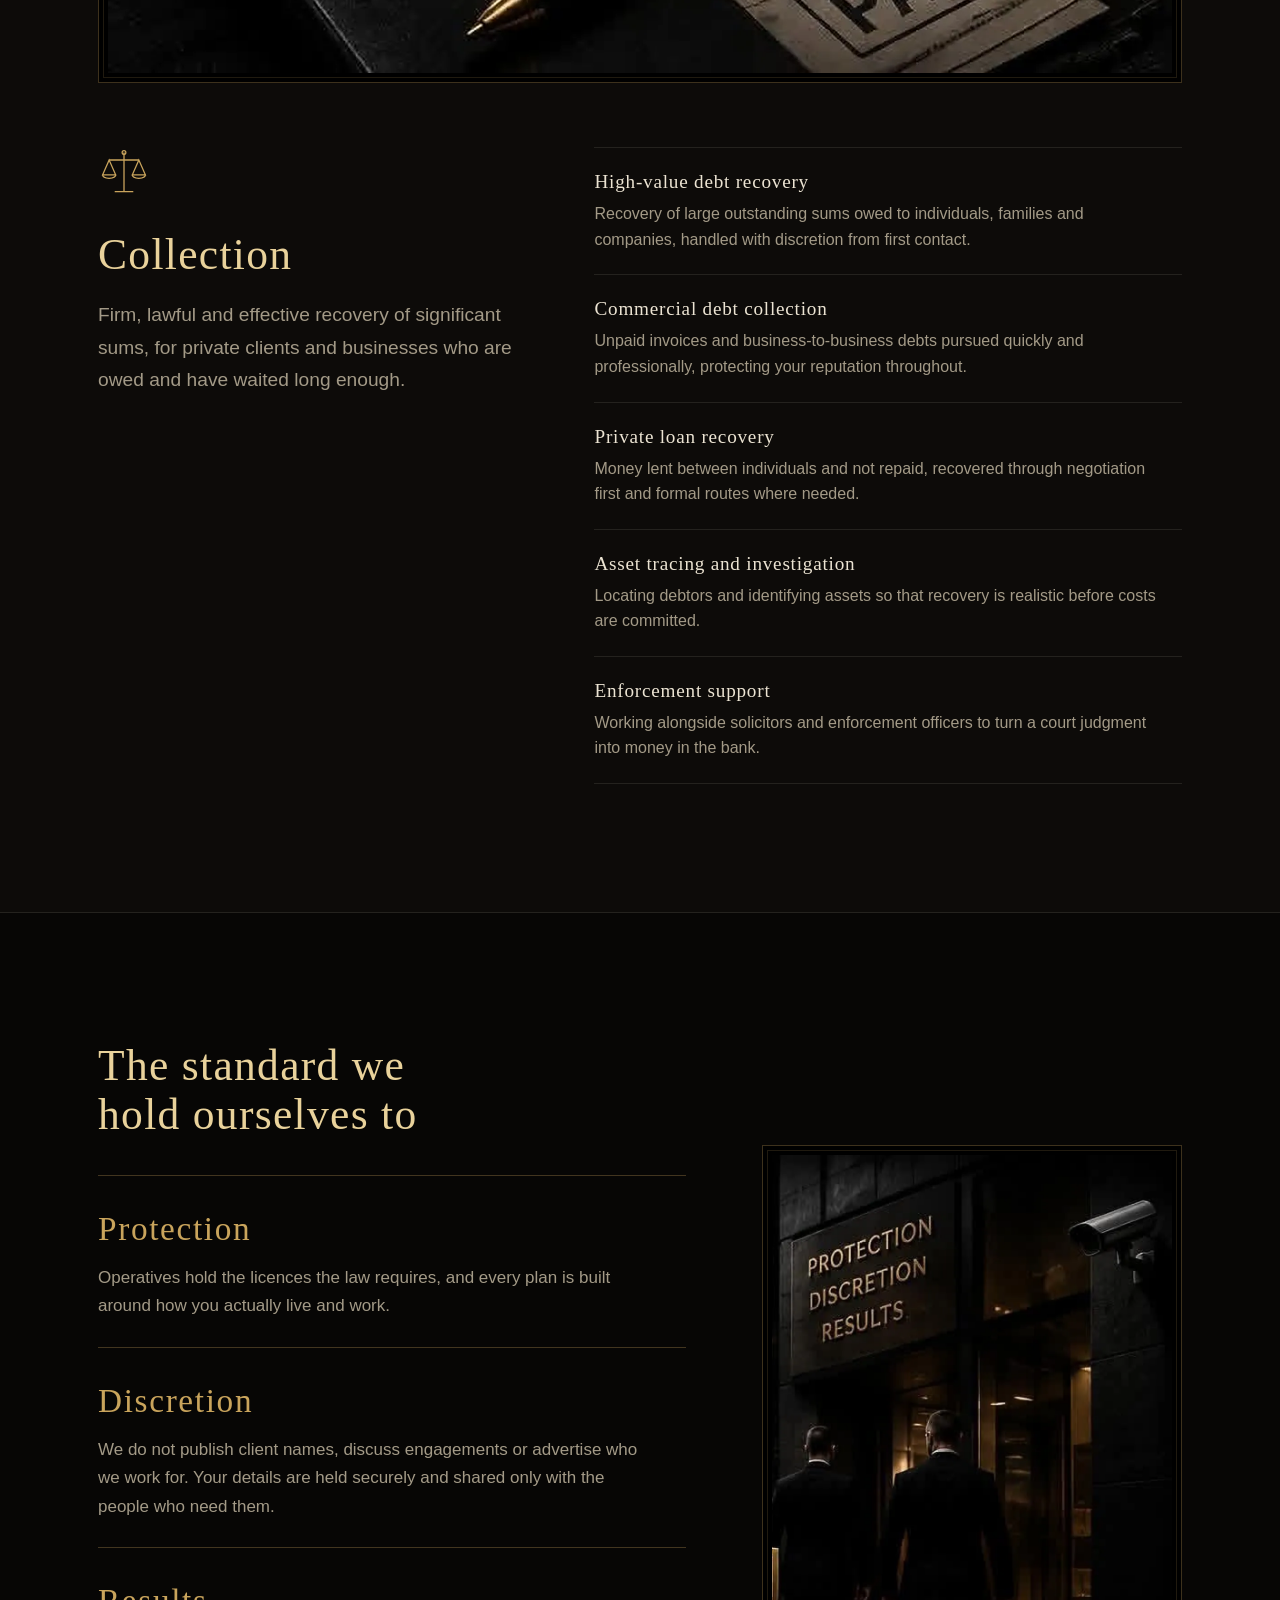
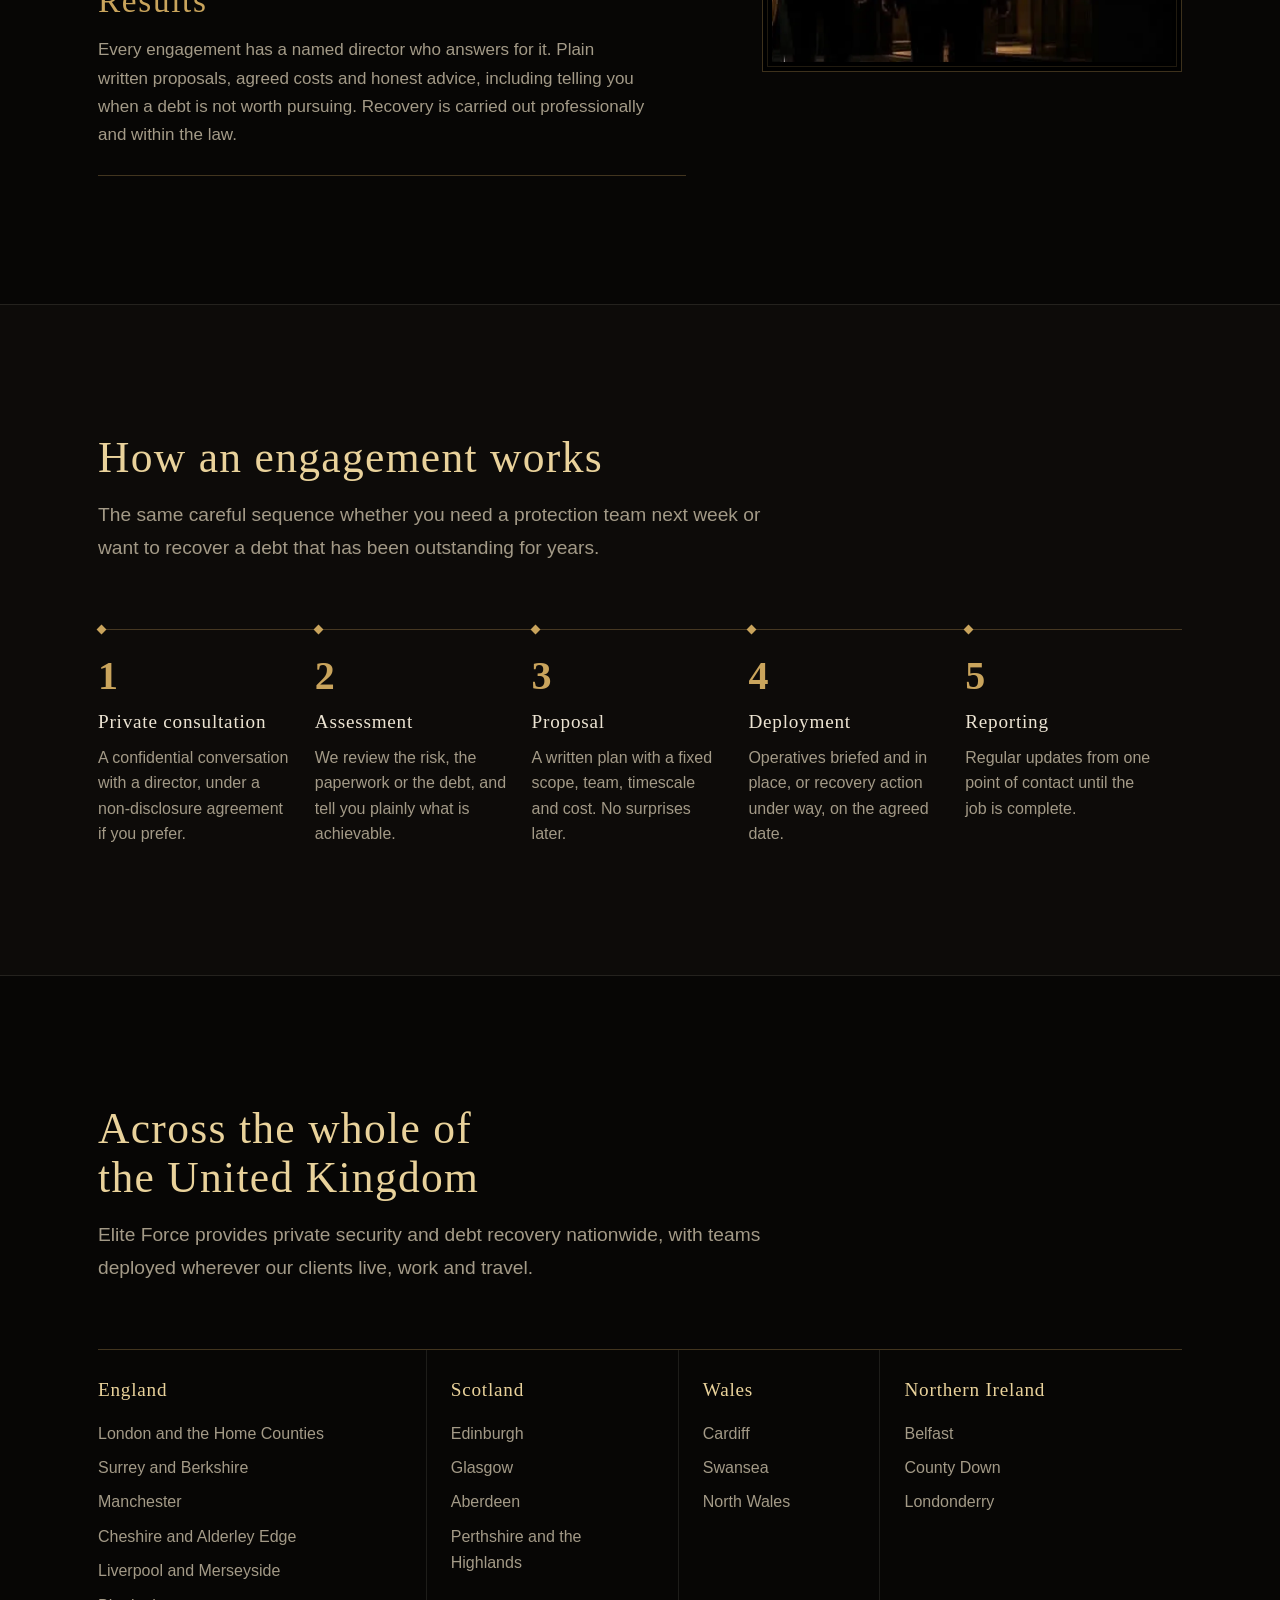
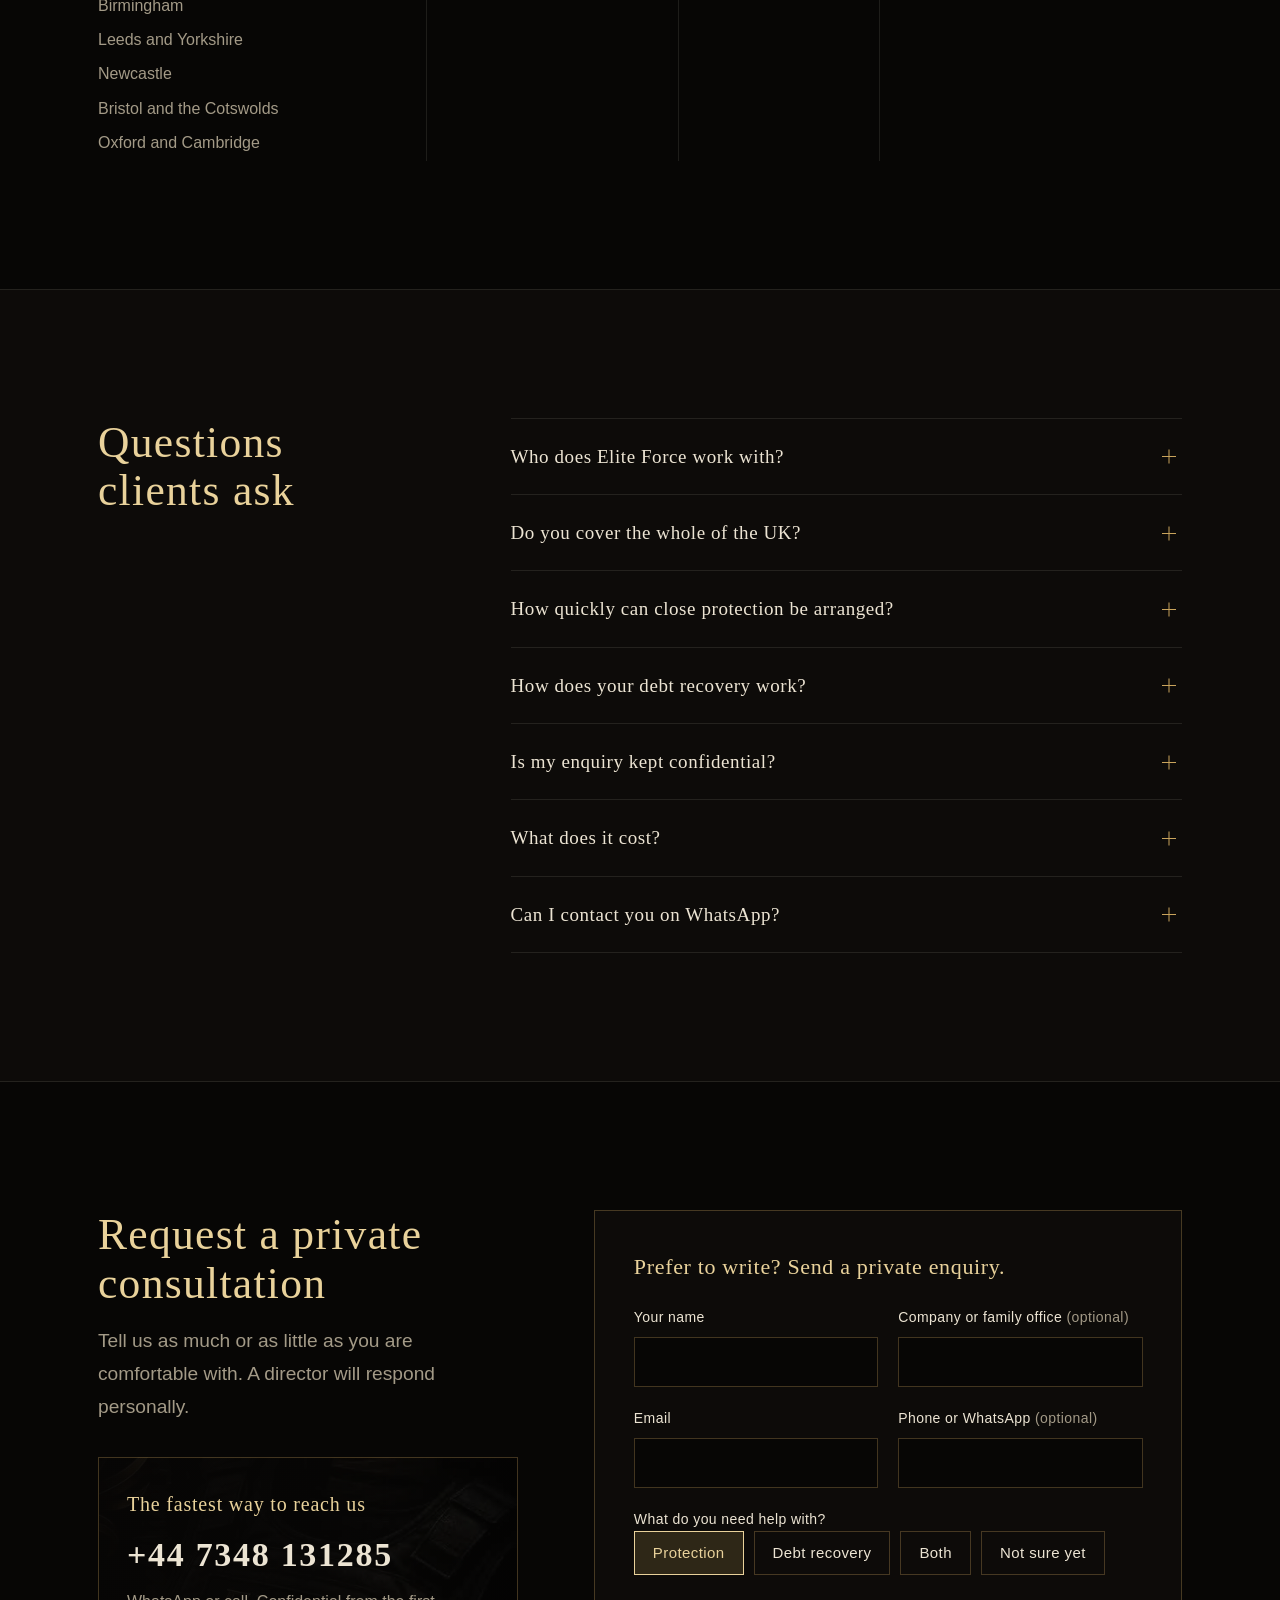
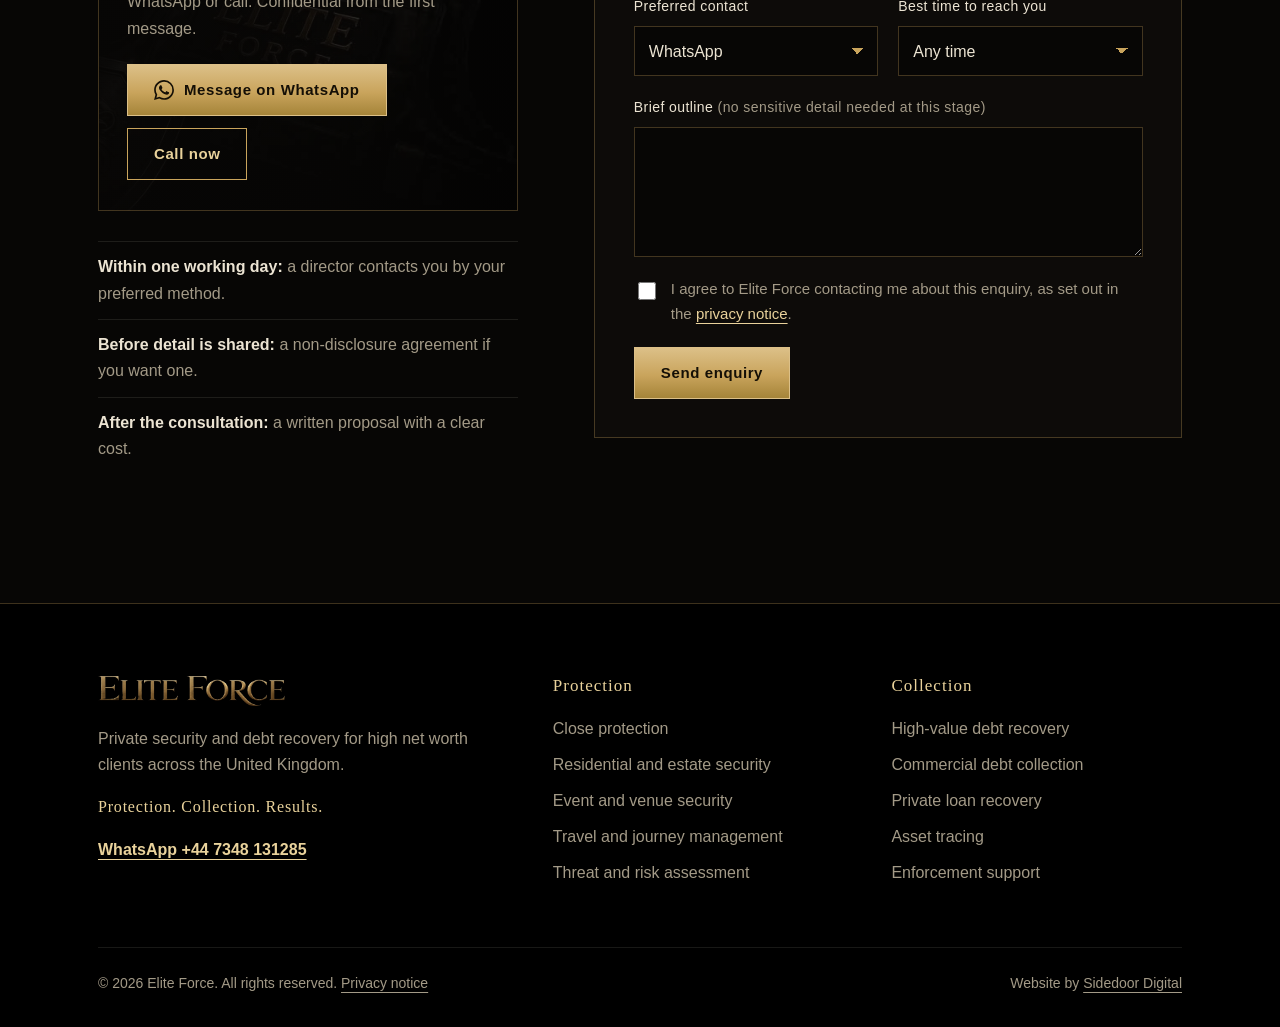
==== commit ae752d00: "ASdasdas" ====
--- a/index.html
+++ b/index.html
@@ -4,10 +4,10 @@
 <meta charset="utf-8">
 <meta name="viewport" content="width=device-width, initial-scale=1">
 <title>Elite Force | Private Security and Debt Recovery UK | High Net Worth Clients</title>
-<meta name="description" content="Elite Force provides discreet private security, close protection and high-value debt recovery for high net worth individuals, families and businesses across the UK. Director-led, confidential, nationwide.">
+<meta name="description" content="Elite Force provides discreet private security, close protection and high-value debt recovery for high net worth individuals, families and businesses across the UK. Director-led, confidential, nationwide. WhatsApp +44 7348 131285.">
 <link rel="canonical" href="https://www.YOURDOMAIN.co.uk/">
 <meta name="robots" content="index, follow, max-image-preview:large">
-<meta name="theme-color" content="#050505">
+<meta name="theme-color" content="#070605">
 
 <meta property="og:type" content="website">
 <meta property="og:locale" content="en_GB">
@@ -18,7 +18,7 @@
 <meta property="og:image" content="https://www.YOURDOMAIN.co.uk/assets/og-image.jpg">
 <meta property="og:image:width" content="1200">
 <meta property="og:image:height" content="630">
-<meta property="og:image:alt" content="Elite Force lion crest and gold wordmark">
+<meta property="og:image:alt" content="Elite Force crest. Protection. Collection. Results. Security and debt collection.">
 <meta name="twitter:card" content="summary_large_image">
 <meta name="twitter:title" content="Elite Force | Private Security and Debt Recovery UK">
 <meta name="twitter:description" content="Discreet close protection, residential security and high-value debt recovery for high net worth clients across the UK.">
@@ -28,12 +28,11 @@
 <link rel="apple-touch-icon" href="/assets/apple-touch-icon.png">
 <link rel="manifest" href="/site.webmanifest">
 
-<link rel="preconnect" href="https://fonts.googleapis.com">
-<link rel="preconnect" href="https://fonts.gstatic.com" crossorigin>
-<link rel="stylesheet" href="https://fonts.googleapis.com/css2?family=Hanken+Grotesk:wght@400;500;600&family=Marcellus&display=swap">
-<link rel="preload" as="image" href="/assets/lion.webp" fetchpriority="high">
-<link rel="stylesheet" href="/assets/site.css">
-<link rel="stylesheet" href="/assets/home.css">
+<link rel="preload" as="font" type="font/woff2" href="/assets/fonts/cinzel-latin-500-normal.woff2" crossorigin>
+<link rel="preload" as="font" type="font/woff2" href="/assets/fonts/hanken-grotesk-latin-400-normal.woff2" crossorigin>
+<link rel="preload" as="image" href="/assets/hero.webp" media="(min-width: 721px)" fetchpriority="high">
+<link rel="preload" as="image" href="/assets/hero-mobile.webp" media="(max-width: 720px)" fetchpriority="high">
+<link rel="stylesheet" href="/assets/brochure.css">
 
 <script type="application/ld+json">
 {
@@ -46,6 +45,14 @@
       "url": "https://www.YOURDOMAIN.co.uk/",
       "logo": "https://www.YOURDOMAIN.co.uk/assets/wordmark.png",
       "image": "https://www.YOURDOMAIN.co.uk/assets/og-image.jpg",
+      "telephone": "+447348131285",
+      "contactPoint": {
+        "@type": "ContactPoint",
+        "telephone": "+447348131285",
+        "contactType": "customer service",
+        "areaServed": "GB",
+        "availableLanguage": "English"
+      },
       "slogan": "Protection. Collection. Results.",
       "description": "Private security, close protection and high-value debt recovery for high net worth individuals, families and businesses across the United Kingdom.",
       "areaServed": [
@@ -111,14 +118,15 @@
         { "@type": "Question", "name": "How quickly can close protection be arranged?", "acceptedAnswer": { "@type": "Answer", "text": "Timescales depend on the size of the team and the level of risk, but short-notice requests are assessed on the day they are received. Planned engagements are best discussed as early as possible so the right operatives and routes can be prepared." } },
         { "@type": "Question", "name": "How does your debt recovery work?", "acceptedAnswer": { "@type": "Answer", "text": "Every case starts with a review of the debt and the paperwork behind it, followed by tracing where needed, direct negotiation with the debtor and, if required, support through the formal legal and enforcement process. All recovery is carried out lawfully and professionally." } },
         { "@type": "Question", "name": "Is my enquiry kept confidential?", "acceptedAnswer": { "@type": "Answer", "text": "Yes. Enquiries are read only by a director, and a confidentiality agreement can be signed before any detail of your situation is shared." } },
-        { "@type": "Question", "name": "What does it cost?", "acceptedAnswer": { "@type": "Answer", "text": "Every engagement is priced to the requirement. Security is quoted on the team, duration and risk level. Debt recovery can be arranged on a fixed fee or a percentage of the sum recovered, agreed in writing before work begins." } }
+        { "@type": "Question", "name": "What does it cost?", "acceptedAnswer": { "@type": "Answer", "text": "Every engagement is priced to the requirement. Security is quoted on the team, duration and risk level. Debt recovery can be arranged on a fixed fee or a percentage of the sum recovered, agreed in writing before work begins." } },
+        { "@type": "Question", "name": "Can I contact Elite Force on WhatsApp?", "acceptedAnswer": { "@type": "Answer", "text": "Yes. Message +44 7348 131285 on WhatsApp to start a confidential conversation with a director." } }
       ]
     }
   ]
 }
 </script>
 </head>
-<body class="has-hero">
+<body>
 <a class="skip" href="#main">Skip to content</a>
 
 <header class="site-header" id="top">
@@ -131,32 +139,55 @@
       <a href="#process">How we work</a>
       <a href="#coverage">Coverage</a>
       <a href="#faq">Questions</a>
-      <a class="btn btn-gold" href="#enquire">Request a consultation</a>
+      <a class="btn btn-wa btn-sm" href="https://wa.me/447348131285?text=Hello%20Elite%20Force%2C%20I%27d%20like%20to%20make%20a%20private%20enquiry." target="_blank" rel="noopener">
+        <svg class="ico" viewBox="0 0 24 24" aria-hidden="true"><path d="M17.472 14.382c-.297-.149-1.758-.867-2.03-.967-.273-.099-.471-.148-.67.15-.197.297-.767.966-.94 1.164-.173.199-.347.223-.644.075-.297-.15-1.255-.463-2.39-1.475-.883-.788-1.48-1.761-1.653-2.059-.173-.297-.018-.458.13-.606.134-.133.298-.347.446-.52.149-.174.198-.298.298-.497.099-.198.05-.371-.025-.52-.075-.149-.669-1.612-.916-2.207-.242-.579-.487-.5-.669-.51-.173-.008-.371-.01-.57-.01-.198 0-.52.074-.792.372-.272.297-1.04 1.016-1.04 2.479 0 1.462 1.065 2.875 1.213 3.074.149.198 2.096 3.2 5.077 4.487.709.306 1.262.489 1.694.625.712.227 1.36.195 1.871.118.571-.085 1.758-.719 2.006-1.413.248-.694.248-1.289.173-1.413-.074-.124-.272-.198-.57-.347m-5.421 7.403h-.004a9.87 9.87 0 01-5.031-1.378l-.361-.214-3.741.982.998-3.648-.235-.374a9.86 9.86 0 01-1.51-5.26c.001-5.45 4.436-9.884 9.888-9.884 2.64 0 5.122 1.03 6.988 2.898a9.825 9.825 0 012.893 6.994c-.003 5.45-4.437 9.884-9.885 9.884m8.413-18.297A11.815 11.815 0 0012.05 0C5.495 0 .16 5.335.157 11.892c0 2.096.547 4.142 1.588 5.945L.057 24l6.305-1.654a11.882 11.882 0 005.683 1.448h.005c6.554 0 11.89-5.335 11.893-11.893a11.821 11.821 0 00-3.48-8.413Z"/></svg>
+        WhatsApp us
+      </a>
     </nav>
   </div>
 </header>
 
 <main id="main">
 
-  <section class="hero" aria-labelledby="hero-title">
-    <img class="hero-lion" src="/assets/lion.webp" alt="" width="547" height="655" fetchpriority="high">
-    <div class="wrap hero-inner">
-      <div class="hero-copy">
-        <img class="hero-mark" src="/assets/wordmark.webp" alt="Elite Force" width="1200" height="194">
-        <p class="tagline" aria-label="Protection. Collection. Results."><span>Protection.</span><span>Collection.</span><span>Results.</span></p>
-        <h1 id="hero-title">Private security and debt recovery for high net worth clients across the UK</h1>
-        <p class="lead">Close protection, residential security and the recovery of significant sums owed. Director-led, handled in strict confidence and delivered nationwide.</p>
-        <div class="hero-actions">
-          <a class="btn btn-gold" href="#enquire">Request a private consultation</a>
-          <a class="btn btn-line" href="#protection">View our services</a>
-        </div>
-      </div>
-    </div>
-  </section>
-
-  <section class="assure" aria-label="What every client receives">
+  <!-- Poster: the brand image is the hero -->
+  <section class="poster" aria-label="Elite Force. Protection. Collection. Results.">
+    <picture>
+      <source media="(max-width: 720px)" srcset="/assets/hero-mobile.webp" width="820" height="870">
+      <img src="/assets/hero.webp" alt="Elite Force crest. Protection. Collection. Results. Security and debt collection. Around it: a close protection officer above a city skyline, black armoured vehicles, a debt recovery folder stamped PAID, and a protective vest bearing the Elite Force name." width="1536" height="1024" fetchpriority="high">
+    </picture>
+  </section>
+
+  <!-- Contact strip directly under the poster -->
+  <section class="callbar" aria-label="Contact Elite Force">
+    <div class="wrap callbar-inner">
+      <div class="callbar-text">
+        <p class="callbar-title">Speak to a director</p>
+        <p class="callbar-sub">Every message is read by a director and handled in confidence.</p>
+      </div>
+      <div class="callbar-actions">
+        <a class="callbar-number" href="tel:+447348131285" aria-label="Call +44 7348 131285">+44 7348 131285</a>
+        <div class="btn-row">
+          <a class="btn btn-wa" href="https://wa.me/447348131285?text=Hello%20Elite%20Force%2C%20I%27d%20like%20to%20make%20a%20private%20enquiry." target="_blank" rel="noopener">
+            <svg class="ico" viewBox="0 0 24 24" aria-hidden="true"><path d="M17.472 14.382c-.297-.149-1.758-.867-2.03-.967-.273-.099-.471-.148-.67.15-.197.297-.767.966-.94 1.164-.173.199-.347.223-.644.075-.297-.15-1.255-.463-2.39-1.475-.883-.788-1.48-1.761-1.653-2.059-.173-.297-.018-.458.13-.606.134-.133.298-.347.446-.52.149-.174.198-.298.298-.497.099-.198.05-.371-.025-.52-.075-.149-.669-1.612-.916-2.207-.242-.579-.487-.5-.669-.51-.173-.008-.371-.01-.57-.01-.198 0-.52.074-.792.372-.272.297-1.04 1.016-1.04 2.479 0 1.462 1.065 2.875 1.213 3.074.149.198 2.096 3.2 5.077 4.487.709.306 1.262.489 1.694.625.712.227 1.36.195 1.871.118.571-.085 1.758-.719 2.006-1.413.248-.694.248-1.289.173-1.413-.074-.124-.272-.198-.57-.347m-5.421 7.403h-.004a9.87 9.87 0 01-5.031-1.378l-.361-.214-3.741.982.998-3.648-.235-.374a9.86 9.86 0 01-1.51-5.26c.001-5.45 4.436-9.884 9.888-9.884 2.64 0 5.122 1.03 6.988 2.898a9.825 9.825 0 012.893 6.994c-.003 5.45-4.437 9.884-9.885 9.884m8.413-18.297A11.815 11.815 0 0012.05 0C5.495 0 .16 5.335.157 11.892c0 2.096.547 4.142 1.588 5.945L.057 24l6.305-1.654a11.882 11.882 0 005.683 1.448h.005c6.554 0 11.89-5.335 11.893-11.893a11.821 11.821 0 00-3.48-8.413Z"/></svg>
+            Message on WhatsApp
+          </a>
+          <a class="btn btn-line" href="tel:+447348131285">Call now</a>
+        </div>
+      </div>
+    </div>
+  </section>
+
+  <!-- Introduction -->
+  <section class="intro" aria-labelledby="hero-title">
+    <div class="wrap intro-grid">
+      <h1 id="hero-title">Private security and debt recovery for high net worth clients across the UK</h1>
+      <div class="intro-copy">
+        <p class="lead">Wealth attracts attention. We make sure it is only ever the right kind.</p>
+        <p>Elite Force protects people, homes and assets, and recovers money that is rightfully owed. Our clients are private individuals, families, family offices and business owners who expect quiet competence, clear communication and results they can measure.</p>
+      </div>
+    </div>
     <div class="wrap">
-      <ul>
+      <ul class="assure" aria-label="What every client receives">
         <li><strong>Director-led</strong><span>A named director on every engagement</span></li>
         <li><strong>Confidential</strong><span>Non-disclosure agreement as standard</span></li>
         <li><strong>Nationwide</strong><span>England, Scotland, Wales and Northern Ireland</span></li>
@@ -165,57 +196,87 @@
     </div>
   </section>
 
-  <section class="statement" aria-label="About Elite Force">
+  <!-- Protection -->
+  <section class="panel" id="protection" aria-labelledby="protection-title">
+    <div class="wrap panel-grid">
+      <figure class="frame frame-tall">
+        <img src="/assets/panel-protection.webp" alt="A close protection officer in a dark suit and earpiece looks out over a city skyline at night, black armoured vehicles parked beside him." width="820" height="1480" loading="lazy">
+      </figure>
+      <div class="panel-copy">
+        <svg class="panel-icon" viewBox="0 0 56 56" fill="none" stroke="currentColor" stroke-width="1.4" aria-hidden="true">
+          <path d="M28 4 L48 11 V27 C48 39 39.5 47.5 28 52 C16.5 47.5 8 39 8 27 V11 Z"/>
+          <path d="M28 14 V40 M22 34 H34 M28 40 V44"/>
+          <path d="M25.5 14 L28 10 L30.5 14"/>
+        </svg>
+        <h2 id="protection-title">Protection</h2>
+        <p class="lead">Private security for the people and places that matter most, planned around your life rather than in the way of it.</p>
+        <ul class="services">
+          <li><h3>Close protection</h3><p>Experienced, SIA-licensed close protection officers for individuals and families, at home, at work and on the move.</p></li>
+          <li><h3>Residential and estate security</h3><p>Manned guarding, access control and security reviews for private residences, country estates and London properties.</p></li>
+          <li><h3>Event and venue security</h3><p>Discreet teams for private functions, weddings, launches and high-profile gatherings.</p></li>
+          <li><h3>Travel and journey management</h3><p>Secure drivers, route planning and advance work for travel across the UK and onward journeys.</p></li>
+          <li><h3>Threat and risk assessment</h3><p>A clear written view of where you are exposed, and a practical plan to close the gaps.</p></li>
+        </ul>
+      </div>
+    </div>
+  </section>
+
+  <!-- Collection -->
+  <section class="panel panel-alt" id="collection" aria-labelledby="collection-title">
     <div class="wrap">
-      <p>Wealth attracts attention. We make sure it is only ever the right kind.</p>
-      <p>Elite Force protects people, homes and assets, and recovers money that is rightfully owed. Our clients are private individuals, families, family offices and business owners who expect quiet competence, clear communication and results they can measure.</p>
-    </div>
-  </section>
-
-  <section class="section" style="padding-top:0" aria-label="Our services">
-    <div class="wrap">
-      <div class="disciplines">
-
-        <article class="discipline" id="protection" aria-labelledby="protection-title">
-          <svg class="discipline-icon" viewBox="0 0 56 56" fill="none" stroke="currentColor" stroke-width="1.4" aria-hidden="true">
-            <path d="M28 4 L48 11 V27 C48 39 39.5 47.5 28 52 C16.5 47.5 8 39 8 27 V11 Z"/>
-            <path d="M28 14 V40 M22 34 H34 M28 40 V44"/>
-            <path d="M25.5 14 L28 10 L30.5 14"/>
-          </svg>
-          <h2 id="protection-title">Protection</h2>
-          <p>Private security for the people and places that matter most, planned around your life rather than in the way of it.</p>
-          <ul class="service-list">
-            <li><h3>Close protection</h3><p>Experienced, SIA-licensed close protection officers for individuals and families, at home, at work and on the move.</p></li>
-            <li><h3>Residential and estate security</h3><p>Manned guarding, access control and security reviews for private residences, country estates and London properties.</p></li>
-            <li><h3>Event and venue security</h3><p>Discreet teams for private functions, weddings, launches and high-profile gatherings.</p></li>
-            <li><h3>Travel and journey management</h3><p>Secure drivers, route planning and advance work for travel across the UK and onward journeys.</p></li>
-            <li><h3>Threat and risk assessment</h3><p>A clear written view of where you are exposed, and a practical plan to close the gaps.</p></li>
-          </ul>
-        </article>
-
-        <article class="discipline" id="collection" aria-labelledby="collection-title">
-          <svg class="discipline-icon" viewBox="0 0 56 56" fill="none" stroke="currentColor" stroke-width="1.4" aria-hidden="true">
+      <figure class="frame frame-wide">
+        <img src="/assets/panel-folder.webp" alt="A black debt recovery folder with a gold pen resting on a document stamped PAID." width="1580" height="488" loading="lazy">
+      </figure>
+      <div class="panel-grid panel-grid-flip">
+        <div class="panel-copy">
+          <svg class="panel-icon" viewBox="0 0 56 56" fill="none" stroke="currentColor" stroke-width="1.4" aria-hidden="true">
             <path d="M28 6 V48 M18 48 H38 M12 14 H44"/>
             <path d="M12 14 L5 30 H19 Z M44 14 L37 30 H51 Z"/>
             <path d="M5 30 C5 35 19 35 19 30 M37 30 C37 35 51 35 51 30"/>
             <circle cx="28" cy="6" r="2"/>
           </svg>
           <h2 id="collection-title">Collection</h2>
-          <p>Firm, lawful and effective recovery of significant sums, for private clients and businesses who are owed and have waited long enough.</p>
-          <ul class="service-list">
-            <li><h3>High-value debt recovery</h3><p>Recovery of large outstanding sums owed to individuals, families and companies, handled with discretion from first contact.</p></li>
-            <li><h3>Commercial debt collection</h3><p>Unpaid invoices and business-to-business debts pursued quickly and professionally, protecting your reputation throughout.</p></li>
-            <li><h3>Private loan recovery</h3><p>Money lent between individuals and not repaid, recovered through negotiation first and formal routes where needed.</p></li>
-            <li><h3>Asset tracing and investigation</h3><p>Locating debtors and identifying assets so that recovery is realistic before costs are committed.</p></li>
-            <li><h3>Enforcement support</h3><p>Working alongside solicitors and enforcement officers to turn a court judgment into money in the bank.</p></li>
-          </ul>
-        </article>
-
-      </div>
-    </div>
-  </section>
-
-  <section class="section process" id="process" aria-labelledby="process-title">
+          <p class="lead">Firm, lawful and effective recovery of significant sums, for private clients and businesses who are owed and have waited long enough.</p>
+        </div>
+        <ul class="services">
+          <li><h3>High-value debt recovery</h3><p>Recovery of large outstanding sums owed to individuals, families and companies, handled with discretion from first contact.</p></li>
+          <li><h3>Commercial debt collection</h3><p>Unpaid invoices and business-to-business debts pursued quickly and professionally, protecting your reputation throughout.</p></li>
+          <li><h3>Private loan recovery</h3><p>Money lent between individuals and not repaid, recovered through negotiation first and formal routes where needed.</p></li>
+          <li><h3>Asset tracing and investigation</h3><p>Locating debtors and identifying assets so that recovery is realistic before costs are committed.</p></li>
+          <li><h3>Enforcement support</h3><p>Working alongside solicitors and enforcement officers to turn a court judgment into money in the bank.</p></li>
+        </ul>
+      </div>
+    </div>
+  </section>
+
+  <!-- Protection. Discretion. Results. -->
+  <section class="panel standard" aria-labelledby="standards-title">
+    <div class="wrap standard-grid">
+      <div>
+        <h2 id="standards-title">The standard we hold ourselves to</h2>
+        <dl class="pillars">
+          <div>
+            <dt>Protection</dt>
+            <dd>Operatives hold the licences the law requires, and every plan is built around how you actually live and work.</dd>
+          </div>
+          <div>
+            <dt>Discretion</dt>
+            <dd>We do not publish client names, discuss engagements or advertise who we work for. Your details are held securely and shared only with the people who need them.</dd>
+          </div>
+          <div>
+            <dt>Results</dt>
+            <dd>Every engagement has a named director who answers for it. Plain written proposals, agreed costs and honest advice, including telling you when a debt is not worth pursuing. Recovery is carried out professionally and within the law.</dd>
+          </div>
+        </dl>
+      </div>
+      <figure class="frame frame-sign">
+        <img src="/assets/panel-sign.webp" alt="Two men in dark suits walk into a building beneath a sign reading Protection, Discretion, Results." width="882" height="1120" loading="lazy">
+      </figure>
+    </div>
+  </section>
+
+  <!-- Process -->
+  <section class="panel process" id="process" aria-labelledby="process-title">
     <div class="wrap">
       <div class="section-head">
         <h2 id="process-title">How an engagement works</h2>
@@ -231,25 +292,8 @@
     </div>
   </section>
 
-  <section class="section" aria-labelledby="standards-title">
-    <div class="wrap standards">
-      <div>
-        <h2 id="standards-title">The standard we hold ourselves to</h2>
-      </div>
-      <dl>
-        <dt>Discretion</dt>
-        <dd>We do not publish client names, discuss engagements or advertise who we work for. Your details are held securely and shared only with the people who need them.</dd>
-        <dt>Accountability</dt>
-        <dd>Every engagement has a named director who answers for it. You will always know who is responsible and how to reach them.</dd>
-        <dt>Lawful conduct</dt>
-        <dd>Security operatives hold the licences the law requires. Debt recovery is carried out professionally and within the law, which protects you as much as it protects the outcome.</dd>
-        <dt>Clarity</dt>
-        <dd>Plain written proposals, agreed costs and honest advice, including telling you when a debt is not worth pursuing.</dd>
-      </dl>
-    </div>
-  </section>
-
-  <section class="section" id="coverage" style="padding-top:0" aria-labelledby="coverage-title">
+  <!-- Coverage -->
+  <section class="panel" id="coverage" aria-labelledby="coverage-title">
     <div class="wrap">
       <div class="section-head">
         <h2 id="coverage-title">Across the whole of the United Kingdom</h2>
@@ -276,11 +320,10 @@
     </div>
   </section>
 
-  <section class="section process" id="faq" aria-labelledby="faq-title">
-    <div class="wrap">
-      <div class="section-head">
-        <h2 id="faq-title">Questions clients ask</h2>
-      </div>
+  <!-- FAQ -->
+  <section class="panel process" id="faq" aria-labelledby="faq-title">
+    <div class="wrap faq-grid">
+      <h2 id="faq-title">Questions clients ask</h2>
       <div class="faq">
         <details><summary>Who does Elite Force work with?</summary><p>High net worth individuals, families, family offices, business owners and companies across the UK who need private security, close protection or the recovery of significant sums owed to them.</p></details>
         <details><summary>Do you cover the whole of the UK?</summary><p>Yes. We operate across England, Scotland, Wales and Northern Ireland, including London, Manchester, Cheshire, Birmingham, Leeds, Edinburgh, Glasgow, Cardiff and Belfast.</p></details>
@@ -288,15 +331,31 @@
         <details><summary>How does your debt recovery work?</summary><p>Every case starts with a review of the debt and the paperwork behind it, followed by tracing where needed, direct negotiation with the debtor and, if required, support through the formal legal and enforcement process. All recovery is carried out lawfully and professionally.</p></details>
         <details><summary>Is my enquiry kept confidential?</summary><p>Yes. Enquiries are read only by a director, and a confidentiality agreement can be signed before any detail of your situation is shared.</p></details>
         <details><summary>What does it cost?</summary><p>Every engagement is priced to the requirement. Security is quoted on the team, duration and risk level. Debt recovery can be arranged on a fixed fee or a percentage of the sum recovered, agreed in writing before work begins.</p></details>
-      </div>
-    </div>
-  </section>
-
-  <section class="section enquire" id="enquire" aria-labelledby="enquire-title">
+        <details><summary>Can I contact you on WhatsApp?</summary><p>Yes. Message +44 7348 131285 on WhatsApp and a director will pick up the conversation. You can also call the same number.</p></details>
+      </div>
+    </div>
+  </section>
+
+  <!-- Contact -->
+  <section class="panel enquire" id="enquire" aria-labelledby="enquire-title">
     <div class="wrap enquire-grid">
       <div>
         <h2 id="enquire-title">Request a private consultation</h2>
         <p class="lead">Tell us as much or as little as you are comfortable with. A director will respond personally.</p>
+
+        <div class="wa-card">
+          <p class="wa-card-title">The fastest way to reach us</p>
+          <a class="wa-number" href="https://wa.me/447348131285?text=Hello%20Elite%20Force%2C%20I%27d%20like%20to%20make%20a%20private%20enquiry." target="_blank" rel="noopener">+44 7348 131285</a>
+          <p class="wa-card-sub">WhatsApp or call. Confidential from the first message.</p>
+          <div class="btn-row">
+            <a class="btn btn-wa" href="https://wa.me/447348131285?text=Hello%20Elite%20Force%2C%20I%27d%20like%20to%20make%20a%20private%20enquiry." target="_blank" rel="noopener">
+              <svg class="ico" viewBox="0 0 24 24" aria-hidden="true"><path d="M17.472 14.382c-.297-.149-1.758-.867-2.03-.967-.273-.099-.471-.148-.67.15-.197.297-.767.966-.94 1.164-.173.199-.347.223-.644.075-.297-.15-1.255-.463-2.39-1.475-.883-.788-1.48-1.761-1.653-2.059-.173-.297-.018-.458.13-.606.134-.133.298-.347.446-.52.149-.174.198-.298.298-.497.099-.198.05-.371-.025-.52-.075-.149-.669-1.612-.916-2.207-.242-.579-.487-.5-.669-.51-.173-.008-.371-.01-.57-.01-.198 0-.52.074-.792.372-.272.297-1.04 1.016-1.04 2.479 0 1.462 1.065 2.875 1.213 3.074.149.198 2.096 3.2 5.077 4.487.709.306 1.262.489 1.694.625.712.227 1.36.195 1.871.118.571-.085 1.758-.719 2.006-1.413.248-.694.248-1.289.173-1.413-.074-.124-.272-.198-.57-.347m-5.421 7.403h-.004a9.87 9.87 0 01-5.031-1.378l-.361-.214-3.741.982.998-3.648-.235-.374a9.86 9.86 0 01-1.51-5.26c.001-5.45 4.436-9.884 9.888-9.884 2.64 0 5.122 1.03 6.988 2.898a9.825 9.825 0 012.893 6.994c-.003 5.45-4.437 9.884-9.885 9.884m8.413-18.297A11.815 11.815 0 0012.05 0C5.495 0 .16 5.335.157 11.892c0 2.096.547 4.142 1.588 5.945L.057 24l6.305-1.654a11.882 11.882 0 005.683 1.448h.005c6.554 0 11.89-5.335 11.893-11.893a11.821 11.821 0 00-3.48-8.413Z"/></svg>
+              Message on WhatsApp
+            </a>
+            <a class="btn btn-line" href="tel:+447348131285">Call now</a>
+          </div>
+        </div>
+
         <ul class="next-steps">
           <li><strong>Within one working day:</strong> a director contacts you by your preferred method.</li>
           <li><strong>Before detail is shared:</strong> a non-disclosure agreement if you want one.</li>
@@ -305,6 +364,7 @@
       </div>
 
       <form class="form" id="enquiry-form" action="/api/enquiry" method="post" novalidate>
+        <p class="form-title">Prefer to write? Send a private enquiry.</p>
         <div class="field">
           <label for="f-name">Your name</label>
           <input id="f-name" name="name" type="text" autocomplete="name" required maxlength="120">
@@ -318,7 +378,7 @@
           <input id="f-email" name="email" type="email" autocomplete="email" required maxlength="200">
         </div>
         <div class="field">
-          <label for="f-phone">Phone <span class="hint">(optional)</span></label>
+          <label for="f-phone">Phone or WhatsApp <span class="hint">(optional)</span></label>
           <input id="f-phone" name="phone" type="tel" autocomplete="tel" maxlength="40">
         </div>
         <fieldset class="field full">
@@ -333,6 +393,7 @@
         <div class="field">
           <label for="f-contact">Preferred contact</label>
           <select id="f-contact" name="preferred_contact">
+            <option>WhatsApp</option>
             <option>Phone call</option>
             <option>Email</option>
             <option>In person</option>
@@ -371,9 +432,10 @@
   <div class="wrap">
     <div class="footer-grid">
       <div>
-        <img src="/assets/wordmark.webp" alt="Elite Force" width="1200" height="194" loading="lazy">
+        <img class="footer-mark" src="/assets/wordmark.webp" alt="Elite Force" width="1200" height="194" loading="lazy">
         <p>Private security and debt recovery for high net worth clients across the United Kingdom.</p>
-        <p style="color:var(--gold-light);font-family:var(--display)">Protection. Collection. Results.</p>
+        <p class="footer-tag">Protection. Collection. Results.</p>
+        <p><a class="footer-phone" href="https://wa.me/447348131285" target="_blank" rel="noopener">WhatsApp +44 7348 131285</a></p>
       </div>
       <div>
         <h2>Protection</h2>
@@ -404,6 +466,15 @@
   </div>
 </footer>
 
+<!-- Persistent contact bar on phones -->
+<div class="mobile-cta">
+  <a class="btn btn-wa" href="https://wa.me/447348131285?text=Hello%20Elite%20Force%2C%20I%27d%20like%20to%20make%20a%20private%20enquiry." target="_blank" rel="noopener">
+    <svg class="ico" viewBox="0 0 24 24" aria-hidden="true"><path d="M17.472 14.382c-.297-.149-1.758-.867-2.03-.967-.273-.099-.471-.148-.67.15-.197.297-.767.966-.94 1.164-.173.199-.347.223-.644.075-.297-.15-1.255-.463-2.39-1.475-.883-.788-1.48-1.761-1.653-2.059-.173-.297-.018-.458.13-.606.134-.133.298-.347.446-.52.149-.174.198-.298.298-.497.099-.198.05-.371-.025-.52-.075-.149-.669-1.612-.916-2.207-.242-.579-.487-.5-.669-.51-.173-.008-.371-.01-.57-.01-.198 0-.52.074-.792.372-.272.297-1.04 1.016-1.04 2.479 0 1.462 1.065 2.875 1.213 3.074.149.198 2.096 3.2 5.077 4.487.709.306 1.262.489 1.694.625.712.227 1.36.195 1.871.118.571-.085 1.758-.719 2.006-1.413.248-.694.248-1.289.173-1.413-.074-.124-.272-.198-.57-.347m-5.421 7.403h-.004a9.87 9.87 0 01-5.031-1.378l-.361-.214-3.741.982.998-3.648-.235-.374a9.86 9.86 0 01-1.51-5.26c.001-5.45 4.436-9.884 9.888-9.884 2.64 0 5.122 1.03 6.988 2.898a9.825 9.825 0 012.893 6.994c-.003 5.45-4.437 9.884-9.885 9.884m8.413-18.297A11.815 11.815 0 0012.05 0C5.495 0 .16 5.335.157 11.892c0 2.096.547 4.142 1.588 5.945L.057 24l6.305-1.654a11.882 11.882 0 005.683 1.448h.005c6.554 0 11.89-5.335 11.893-11.893a11.821 11.821 0 00-3.48-8.413Z"/></svg>
+    WhatsApp
+  </a>
+  <a class="btn btn-line" href="tel:+447348131285">Call</a>
+</div>
+
 <script src="/assets/site.js" defer></script>
 </body>
 </html>
--- a/assets/brochure.css
+++ b/assets/brochure.css
@@ -0,0 +1,320 @@
+/* Elite Force | brochure homepage | Intellectual property of Sidedoor Digital. */
+
+@font-face { font-family: "Cinzel"; font-style: normal; font-weight: 500; font-display: swap; src: url("/assets/fonts/cinzel-latin-500-normal.woff2") format("woff2"); }
+@font-face { font-family: "Cinzel"; font-style: normal; font-weight: 700; font-display: swap; src: url("/assets/fonts/cinzel-latin-700-normal.woff2") format("woff2"); }
+@font-face { font-family: "Hanken Grotesk"; font-style: normal; font-weight: 400; font-display: swap; src: url("/assets/fonts/hanken-grotesk-latin-400-normal.woff2") format("woff2"); }
+@font-face { font-family: "Hanken Grotesk"; font-style: normal; font-weight: 500; font-display: swap; src: url("/assets/fonts/hanken-grotesk-latin-500-normal.woff2") format("woff2"); }
+@font-face { font-family: "Hanken Grotesk"; font-style: normal; font-weight: 600; font-display: swap; src: url("/assets/fonts/hanken-grotesk-latin-600-normal.woff2") format("woff2"); }
+
+:root {
+  --onyx: #070605;
+  --panel: #0d0b09;
+  --panel-2: #14110d;
+  --gold: #c9a45c;
+  --gold-hi: #e9d29b;
+  --gold-lo: #7d5f2e;
+  --bone: #ece4d3;
+  --ash: #a39a87;
+  --line: rgba(201, 164, 92, 0.30);
+  --line-soft: rgba(236, 228, 211, 0.10);
+
+  --display: "Cinzel", "Trajan Pro", "Times New Roman", serif;
+  --body: "Hanken Grotesk", "Helvetica Neue", Arial, sans-serif;
+
+  --wrap: 1180px;
+  --gutter: clamp(20px, 4vw, 48px);
+  --section: clamp(72px, 10vw, 132px);
+  --header-h: 72px;
+}
+
+*, *::before, *::after { box-sizing: border-box; }
+html { scroll-behavior: smooth; scroll-padding-top: calc(var(--header-h) + 8px); -webkit-text-size-adjust: 100%; }
+@media (prefers-reduced-motion: reduce) { html { scroll-behavior: auto; } }
+
+body {
+  margin: 0; background: var(--onyx); color: var(--bone);
+  font-family: var(--body); font-size: 17px; line-height: 1.65; font-weight: 400;
+  -webkit-font-smoothing: antialiased; text-rendering: optimizeLegibility;
+}
+img { max-width: 100%; height: auto; display: block; }
+a { color: var(--gold-hi); text-decoration-thickness: 1px; text-underline-offset: 4px; }
+a:hover { color: var(--bone); }
+:focus-visible { outline: 2px solid var(--gold-hi); outline-offset: 3px; }
+
+.skip { position: absolute; left: -9999px; top: 12px; z-index: 100; background: var(--gold); color: var(--onyx); padding: 10px 16px; text-decoration: none; }
+.skip:focus { left: 12px; }
+.wrap { width: 100%; max-width: var(--wrap); margin: 0 auto; padding: 0 var(--gutter); }
+
+h1, h2, h3 { font-family: var(--display); font-weight: 500; margin: 0; letter-spacing: 0.03em; text-wrap: balance; }
+h1 { font-size: clamp(30px, 3.6vw, 48px); line-height: 1.16; color: var(--gold-hi); }
+h2 { font-size: clamp(30px, 3.4vw, 46px); line-height: 1.12; color: var(--gold-hi); }
+h3 { font-size: clamp(18px, 1.5vw, 21px); line-height: 1.3; color: var(--bone); letter-spacing: 0.04em; }
+p { margin: 0 0 1em; max-width: 64ch; }
+.lead { font-size: clamp(18px, 1.5vw, 20px); color: var(--ash); line-height: 1.7; }
+
+/* Buttons */
+.btn {
+  display: inline-flex; align-items: center; justify-content: center; gap: 10px;
+  min-height: 52px; padding: 0 26px;
+  font-family: var(--body); font-size: 15px; font-weight: 600; letter-spacing: 0.04em;
+  text-decoration: none; border: 1px solid var(--gold); cursor: pointer; white-space: nowrap;
+  transition: background-color .25s ease, color .25s ease, border-color .25s ease;
+}
+.btn .ico { width: 20px; height: 20px; fill: currentColor; flex: none; }
+.btn-wa, .btn-gold { background: linear-gradient(180deg, #dcc088 0%, var(--gold) 55%, #a58439 100%); color: #140f06; border-color: #dcc088; }
+.btn-wa:hover, .btn-gold:hover { background: var(--gold-hi); color: #140f06; }
+.btn-line { background: transparent; color: var(--gold-hi); }
+.btn-line:hover { background: rgba(201, 164, 92, 0.14); color: var(--bone); }
+.btn-sm { min-height: 42px; padding: 0 18px; font-size: 14px; }
+.btn-row { display: flex; flex-wrap: wrap; gap: 12px; }
+.btn:disabled { opacity: .6; cursor: default; }
+
+/* Header: solid bar so the poster is never overlapped */
+.site-header {
+  position: sticky; top: 0; z-index: 50; height: var(--header-h);
+  background: rgba(7, 6, 5, 0.96); backdrop-filter: blur(10px);
+  border-bottom: 1px solid var(--line);
+}
+.header-inner { display: flex; align-items: center; justify-content: space-between; height: 100%; gap: 24px; }
+.brand img { height: 26px; width: auto; }
+.nav { display: flex; align-items: center; gap: clamp(16px, 2.2vw, 32px); }
+.nav > a:not(.btn) { color: var(--bone); text-decoration: none; font-size: 14px; font-weight: 500; letter-spacing: 0.06em; }
+.nav > a:not(.btn):hover { color: var(--gold-hi); }
+.menu-toggle {
+  display: none; background: transparent; color: var(--gold-hi); border: 1px solid var(--line);
+  min-height: 42px; padding: 0 18px; font: 600 14px var(--body); letter-spacing: 0.06em; cursor: pointer;
+}
+
+/* Poster hero: the brand image itself */
+.poster { position: relative; background: #000; }
+.poster picture { display: block; max-width: 1760px; margin: 0 auto; }
+.poster img {
+  width: 100%; height: clamp(460px, calc(100svh - var(--header-h)), 1000px);
+  object-fit: cover; object-position: 50% 42%;
+}
+.poster::after {
+  content: ""; position: absolute; inset: auto 0 0 0; height: 12%;
+  background: linear-gradient(180deg, transparent, var(--onyx)); pointer-events: none;
+}
+@media (min-width: 1780px) {
+  .poster picture { -webkit-mask-image: linear-gradient(90deg, transparent, #000 7%, #000 93%, transparent); mask-image: linear-gradient(90deg, transparent, #000 7%, #000 93%, transparent); }
+}
+
+/* One orchestrated moment: the poster comes up out of the dark */
+@media (prefers-reduced-motion: no-preference) {
+  .poster img { animation: posterIn 1.6s cubic-bezier(.2,.7,.2,1) both; }
+  .callbar-inner { animation: fadeIn 1s .9s ease both; }
+  @keyframes posterIn { from { opacity: 0; filter: brightness(.25); } to { opacity: 1; filter: none; } }
+  @keyframes fadeIn { from { opacity: 0; } to { opacity: 1; } }
+}
+
+/* Contact strip under the poster */
+.callbar { background: var(--panel); border-top: 1px solid var(--line); border-bottom: 1px solid var(--line); }
+.callbar-inner { display: flex; align-items: center; justify-content: space-between; gap: 32px; padding-top: 30px; padding-bottom: 30px; }
+.callbar-title { font-family: var(--display); font-size: clamp(22px, 2.2vw, 30px); color: var(--gold-hi); letter-spacing: 0.04em; margin: 0 0 4px; }
+.callbar-sub { margin: 0; color: var(--ash); font-size: 16px; }
+.callbar-actions { display: flex; align-items: center; gap: 28px; flex-wrap: wrap; justify-content: flex-end; }
+.callbar-number { font-family: var(--display); font-weight: 700; font-size: clamp(22px, 2.2vw, 28px); letter-spacing: 0.05em; color: var(--bone); text-decoration: none; white-space: nowrap; }
+.callbar-number:hover { color: var(--gold-hi); }
+
+/* Intro */
+.intro { padding: var(--section) 0 0; }
+.intro-grid { display: grid; grid-template-columns: minmax(0, 7fr) minmax(0, 5fr); gap: clamp(32px, 6vw, 88px); align-items: start; }
+.intro-copy .lead { color: var(--bone); font-family: var(--display); font-size: clamp(20px, 1.9vw, 26px); line-height: 1.4; letter-spacing: 0.02em; }
+.intro-copy p:last-child { color: var(--ash); margin-bottom: 0; }
+.assure { list-style: none; margin: clamp(48px, 6vw, 80px) 0 0; padding: 0; display: grid; grid-template-columns: repeat(4, 1fr); border-top: 1px solid var(--line); border-bottom: 1px solid var(--line); }
+.assure li { padding: 26px 24px 26px 0; display: grid; gap: 4px; align-content: start; }
+.assure li + li { padding-left: 24px; border-left: 1px solid var(--line-soft); }
+.assure strong { font-family: var(--display); font-weight: 500; font-size: 19px; color: var(--gold-hi); letter-spacing: 0.04em; }
+.assure span { color: var(--ash); font-size: 15px; line-height: 1.5; }
+
+/* Panels */
+.panel { padding: var(--section) 0; }
+.panel-alt, .process { background: var(--panel); border-top: 1px solid var(--line-soft); border-bottom: 1px solid var(--line-soft); }
+.panel-grid { display: grid; grid-template-columns: minmax(0, 5fr) minmax(0, 7fr); gap: clamp(32px, 6vw, 88px); align-items: start; }
+.panel-grid-flip { grid-template-columns: minmax(0, 5fr) minmax(0, 7fr); margin-top: clamp(40px, 5vw, 64px); }
+.panel-copy .lead { margin-bottom: 36px; }
+.panel-icon { width: 52px; height: 52px; color: var(--gold); margin-bottom: 22px; }
+.panel-copy h2 { margin-bottom: 20px; }
+.panel-grid-flip .panel-copy .lead { margin-bottom: 0; }
+
+.services { list-style: none; margin: 0; padding: 0; }
+.services li { padding: 22px 0; border-top: 1px solid var(--line-soft); }
+.services li:last-child { border-bottom: 1px solid var(--line-soft); }
+.services h3 { margin-bottom: 6px; }
+.services p { margin: 0; color: var(--ash); font-size: 16px; line-height: 1.6; }
+
+/* Frames echo the crest: a gold hairline and a fainter inner one */
+.frame { position: relative; margin: 0; padding: 9px; background: #000; border: 1px solid var(--line); }
+.frame::after { content: ""; position: absolute; inset: 4px; border: 1px solid rgba(201, 164, 92, 0.16); pointer-events: none; }
+.frame img { width: 100%; height: auto; }
+.frame-tall { position: sticky; top: calc(var(--header-h) + 24px); }
+.frame-wide img { aspect-ratio: 1580 / 488; object-fit: cover; }
+
+/* Protection. Discretion. Results. */
+.standard-grid { display: grid; grid-template-columns: minmax(0, 7fr) minmax(0, 5fr); gap: clamp(32px, 6vw, 88px); align-items: center; }
+.standard h2 { margin-bottom: 36px; }
+.pillars { margin: 0; }
+.pillars > div { padding: 26px 0; border-top: 1px solid var(--line); }
+.pillars > div:last-child { border-bottom: 1px solid var(--line); }
+.pillars dt { font-family: var(--display); font-size: clamp(26px, 2.6vw, 34px); color: var(--gold); letter-spacing: 0.05em; margin-bottom: 8px; }
+.pillars dd { margin: 0; color: var(--ash); max-width: 58ch; }
+
+/* Process */
+.section-head { max-width: 760px; margin-bottom: clamp(40px, 5vw, 64px); }
+.section-head h2 { margin-bottom: 18px; }
+.steps { list-style: none; margin: 0; padding: 0; display: grid; grid-template-columns: repeat(5, 1fr); counter-reset: step; }
+.steps li { counter-increment: step; position: relative; padding: 26px 24px 0 0; border-top: 1px solid var(--line); }
+.steps li::before { content: ""; position: absolute; top: -4px; left: 0; width: 7px; height: 7px; background: var(--gold); transform: rotate(45deg); }
+.steps li h3 { margin-bottom: 10px; }
+.steps li p { color: var(--ash); font-size: 16px; line-height: 1.6; margin: 0; }
+.steps li h3::before { content: counter(step); display: block; font-family: var(--display); font-weight: 700; font-size: 40px; line-height: 1; color: var(--gold); margin-bottom: 14px; letter-spacing: 0; }
+
+/* Coverage */
+.coverage-grid { display: grid; grid-template-columns: 1.3fr 1fr 0.8fr 1.2fr; gap: 0; border-top: 1px solid var(--line); }
+.coverage-grid > div { padding: 28px 24px 0 0; }
+.coverage-grid > div + div { padding-left: 24px; border-left: 1px solid var(--line-soft); }
+.coverage-grid h3 { margin-bottom: 14px; color: var(--gold-hi); white-space: nowrap; }
+.coverage-grid ul { list-style: none; margin: 0; padding: 0; color: var(--ash); font-size: 16px; }
+.coverage-grid li { padding: 4px 0; }
+
+/* FAQ */
+.faq-grid { display: grid; grid-template-columns: minmax(0, 4fr) minmax(0, 8fr); gap: clamp(32px, 6vw, 88px); align-items: start; }
+.faq details { border-top: 1px solid var(--line-soft); }
+.faq details:last-child { border-bottom: 1px solid var(--line-soft); }
+.faq summary { list-style: none; cursor: pointer; padding: 22px 44px 22px 0; position: relative; font-family: var(--display); font-size: 19px; letter-spacing: 0.03em; color: var(--bone); }
+.faq summary::-webkit-details-marker { display: none; }
+.faq summary::before, .faq summary::after { content: ""; position: absolute; right: 6px; top: 50%; width: 14px; height: 1px; background: var(--gold); transition: transform .25s ease; }
+.faq summary::after { transform: rotate(90deg); }
+.faq details[open] summary::after { transform: rotate(0); }
+.faq summary:hover { color: var(--gold-hi); }
+.faq details p { color: var(--ash); margin: 0 0 24px; max-width: 62ch; }
+
+/* Enquire */
+.enquire-grid { display: grid; grid-template-columns: minmax(0, 5fr) minmax(0, 7fr); gap: clamp(32px, 6vw, 88px); align-items: start; }
+.enquire h2 { margin-bottom: 18px; }
+.wa-card {
+  margin: 34px 0 30px; padding: 30px 28px; border: 1px solid var(--line);
+  background:
+    linear-gradient(90deg, rgba(7,6,5,.97) 0%, rgba(7,6,5,.86) 55%, rgba(7,6,5,.5) 100%),
+    url("/assets/panel-vest.webp") right center / cover no-repeat;
+}
+.wa-card-title { font-family: var(--display); font-size: 20px; color: var(--gold-hi); letter-spacing: 0.04em; margin: 0 0 6px; }
+.wa-number { display: inline-block; font-family: var(--display); font-weight: 700; font-size: clamp(26px, 3vw, 34px); letter-spacing: 0.05em; color: var(--bone); text-decoration: none; margin-bottom: 6px; white-space: nowrap; }
+.wa-number:hover { color: var(--gold-hi); }
+.wa-card-sub { color: var(--ash); margin: 0 0 22px; font-size: 16px; }
+.next-steps { list-style: none; margin: 0; padding: 0; color: var(--ash); font-size: 16px; }
+.next-steps li { padding: 12px 0; border-top: 1px solid var(--line-soft); }
+.next-steps strong { color: var(--bone); font-weight: 600; }
+
+.form { display: grid; grid-template-columns: 1fr 1fr; gap: 20px 20px; padding: clamp(24px, 3vw, 40px); background: var(--panel); border: 1px solid var(--line); }
+.form-title { grid-column: 1 / -1; font-family: var(--display); font-size: 22px; color: var(--gold-hi); letter-spacing: 0.03em; margin: 0; }
+.field { display: grid; gap: 8px; margin: 0; padding: 0; border: 0; min-width: 0; }
+.field.full { grid-column: 1 / -1; }
+.field label, .field legend { font-size: 14px; font-weight: 500; color: var(--bone); letter-spacing: 0.03em; padding: 0; }
+.hint { color: var(--ash); font-weight: 400; }
+.field input[type="text"], .field input[type="email"], .field input[type="tel"], .field select, .field textarea {
+  width: 100%; min-height: 50px; padding: 12px 14px; font: 400 16px var(--body); color: var(--bone);
+  background: var(--onyx); border: 1px solid var(--line); border-radius: 0; appearance: none; -webkit-appearance: none;
+}
+.field select { background-image: linear-gradient(45deg, transparent 50%, var(--gold) 50%), linear-gradient(135deg, var(--gold) 50%, transparent 50%); background-position: calc(100% - 20px) 50%, calc(100% - 14px) 50%; background-size: 6px 6px; background-repeat: no-repeat; padding-right: 40px; }
+.field textarea { min-height: 130px; resize: vertical; }
+.field input:focus, .field select:focus, .field textarea:focus { outline: 2px solid var(--gold-hi); outline-offset: 0; border-color: var(--gold-hi); }
+.choice-row { display: flex; flex-wrap: wrap; gap: 10px; }
+.choice { position: relative; }
+.choice input { position: absolute; opacity: 0; inset: 0; cursor: pointer; }
+.choice span { display: inline-flex; align-items: center; min-height: 44px; padding: 0 18px; border: 1px solid var(--line); font-size: 15px; color: var(--bone); }
+.choice input:checked + span { background: rgba(201, 164, 92, 0.18); border-color: var(--gold-hi); color: var(--gold-hi); }
+.choice input:focus-visible + span { outline: 2px solid var(--gold-hi); outline-offset: 2px; }
+.hp { position: absolute; left: -9999px; width: 1px; height: 1px; overflow: hidden; }
+.consent { grid-column: 1 / -1; display: flex; gap: 12px; align-items: flex-start; font-size: 15px; color: var(--ash); }
+.consent input { margin-top: 5px; accent-color: var(--gold); width: 18px; height: 18px; flex: none; }
+.form-actions { grid-column: 1 / -1; display: flex; align-items: center; gap: 20px; flex-wrap: wrap; }
+.form-status { margin: 0; font-size: 15px; }
+.form-status.is-ok { color: var(--gold-hi); }
+.form-status.is-error { color: #ee9b8b; }
+
+/* Footer */
+.site-footer { background: #000; border-top: 1px solid var(--line); padding: 72px 0 32px; }
+.footer-grid { display: grid; grid-template-columns: 1.4fr 1fr 1fr; gap: 48px; }
+.footer-mark { height: 30px; width: auto; margin-bottom: 20px; }
+.footer-grid p { color: var(--ash); font-size: 16px; }
+.footer-tag { font-family: var(--display); color: var(--gold-hi) !important; letter-spacing: 0.05em; }
+.footer-phone { font-weight: 600; }
+.footer-grid h2 { font-size: 17px; color: var(--gold-hi); margin-bottom: 16px; letter-spacing: 0.06em; }
+.footer-grid ul { list-style: none; margin: 0; padding: 0; }
+.footer-grid li { padding: 4px 0; }
+.footer-grid li a { color: var(--ash); text-decoration: none; font-size: 16px; }
+.footer-grid li a:hover { color: var(--gold-hi); }
+.footer-base { display: flex; justify-content: space-between; gap: 16px; flex-wrap: wrap; margin-top: 56px; padding-top: 24px; border-top: 1px solid var(--line-soft); color: var(--ash); font-size: 14px; }
+.footer-base a { color: var(--ash); }
+.footer-base a:hover { color: var(--gold-hi); }
+
+/* Phone contact bar */
+.mobile-cta { display: none; }
+
+/* Tablet */
+@media (max-width: 980px) {
+  .intro-grid, .panel-grid, .panel-grid-flip, .standard-grid, .faq-grid, .enquire-grid { grid-template-columns: 1fr; }
+  .frame-tall { position: static; max-width: 460px; }
+  .frame-tall img { aspect-ratio: 41 / 60; object-fit: cover; object-position: 50% 20%; }
+  .frame-sign { max-width: 460px; }
+  .standard-grid figure { order: -1; }
+  .assure { grid-template-columns: 1fr 1fr; }
+  .assure li:nth-child(3) { padding-left: 0; border-left: 0; }
+  .assure li:nth-child(n+3) { border-top: 1px solid var(--line-soft); }
+  .steps { grid-template-columns: 1fr; }
+  .steps li { padding: 24px 0 24px 0; display: grid; grid-template-columns: 64px 1fr; column-gap: 8px; }
+  .steps li h3, .steps li p { grid-column: 2; }
+  .steps li h3::before { position: absolute; left: 0; top: 24px; margin: 0; }
+  .steps li p { margin-bottom: 0; }
+  .coverage-grid { grid-template-columns: 1fr 1fr; }
+  .coverage-grid > div:nth-child(3) { padding-left: 0; border-left: 0; }
+  .coverage-grid > div:nth-child(n+3) { border-top: 1px solid var(--line-soft); margin-top: 28px; }
+  .footer-grid { grid-template-columns: 1fr 1fr; }
+  .footer-grid > div:first-child { grid-column: 1 / -1; }
+}
+
+/* Header collapses */
+@media (max-width: 900px) {
+  .menu-toggle { display: inline-flex; align-items: center; }
+  .nav {
+    display: none; position: absolute; top: var(--header-h); left: 0; right: 0;
+    flex-direction: column; align-items: stretch; gap: 0; padding: 12px var(--gutter) 24px;
+    background: rgba(7, 6, 5, 0.98); border-bottom: 1px solid var(--line);
+  }
+  .nav.is-open { display: flex; }
+  .nav > a:not(.btn) { padding: 16px 0; border-bottom: 1px solid var(--line-soft); font-size: 16px; }
+  .nav .btn { margin-top: 20px; }
+  .callbar-inner { flex-direction: column; align-items: flex-start; }
+  .callbar-actions { justify-content: flex-start; }
+}
+
+/* Phone */
+@media (max-width: 720px) {
+  :root { --header-h: 64px; }
+  body { font-size: 16px; padding-bottom: 76px; }
+  .brand img { height: 22px; }
+  .poster img { height: auto; aspect-ratio: 820 / 870; object-position: 50% 50%; }
+  .callbar-inner { padding-top: 26px; padding-bottom: 28px; gap: 18px; }
+  .callbar-actions { flex-direction: column; align-items: flex-start; gap: 16px; width: 100%; }
+  .callbar-actions .btn-row { width: 100%; }
+  .callbar-actions .btn-row .btn { flex: 1 1 100%; }
+  .form { grid-template-columns: 1fr; padding: 22px 18px; }
+  .wa-card { padding: 24px 20px; }
+  .wa-card .btn-row .btn { flex: 1 1 100%; }
+  .footer-grid { grid-template-columns: 1fr; gap: 36px; }
+  .coverage-grid { grid-template-columns: 1fr; }
+  .coverage-grid > div, .coverage-grid > div + div, .coverage-grid > div:nth-child(3) { padding: 24px 0 0; border-left: 0; margin-top: 0; }
+  .coverage-grid > div + div { border-top: 1px solid var(--line-soft); margin-top: 24px; }
+  .assure { grid-template-columns: 1fr; }
+  .assure li, .assure li + li, .assure li:nth-child(3) { padding: 20px 0; border-left: 0; }
+  .assure li + li { border-top: 1px solid var(--line-soft); }
+  .mobile-cta {
+    display: grid; grid-template-columns: 2fr 1fr; gap: 10px;
+    position: fixed; left: 0; right: 0; bottom: 0; z-index: 60;
+    padding: 10px 14px calc(10px + env(safe-area-inset-bottom));
+    background: rgba(7, 6, 5, 0.97); border-top: 1px solid var(--line);
+  }
+  .mobile-cta .btn { min-height: 48px; padding: 0 12px; }
+}
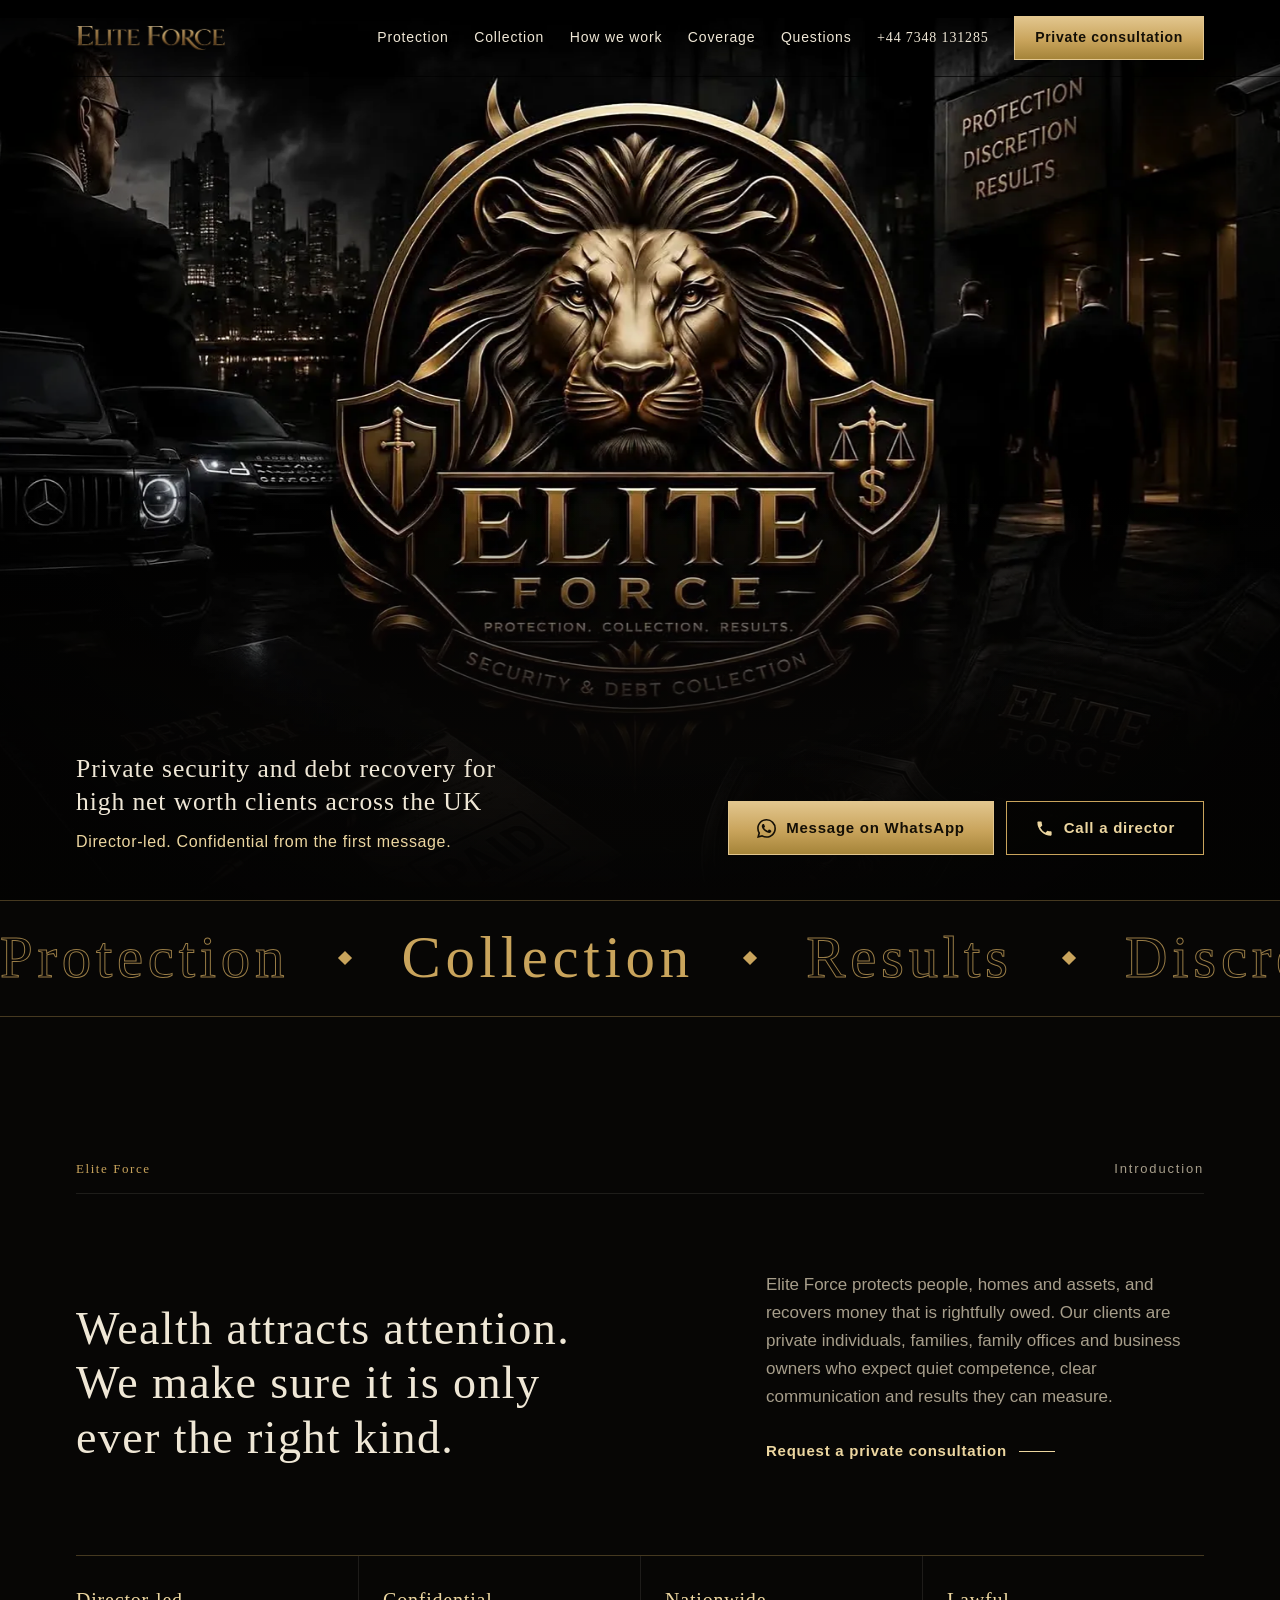
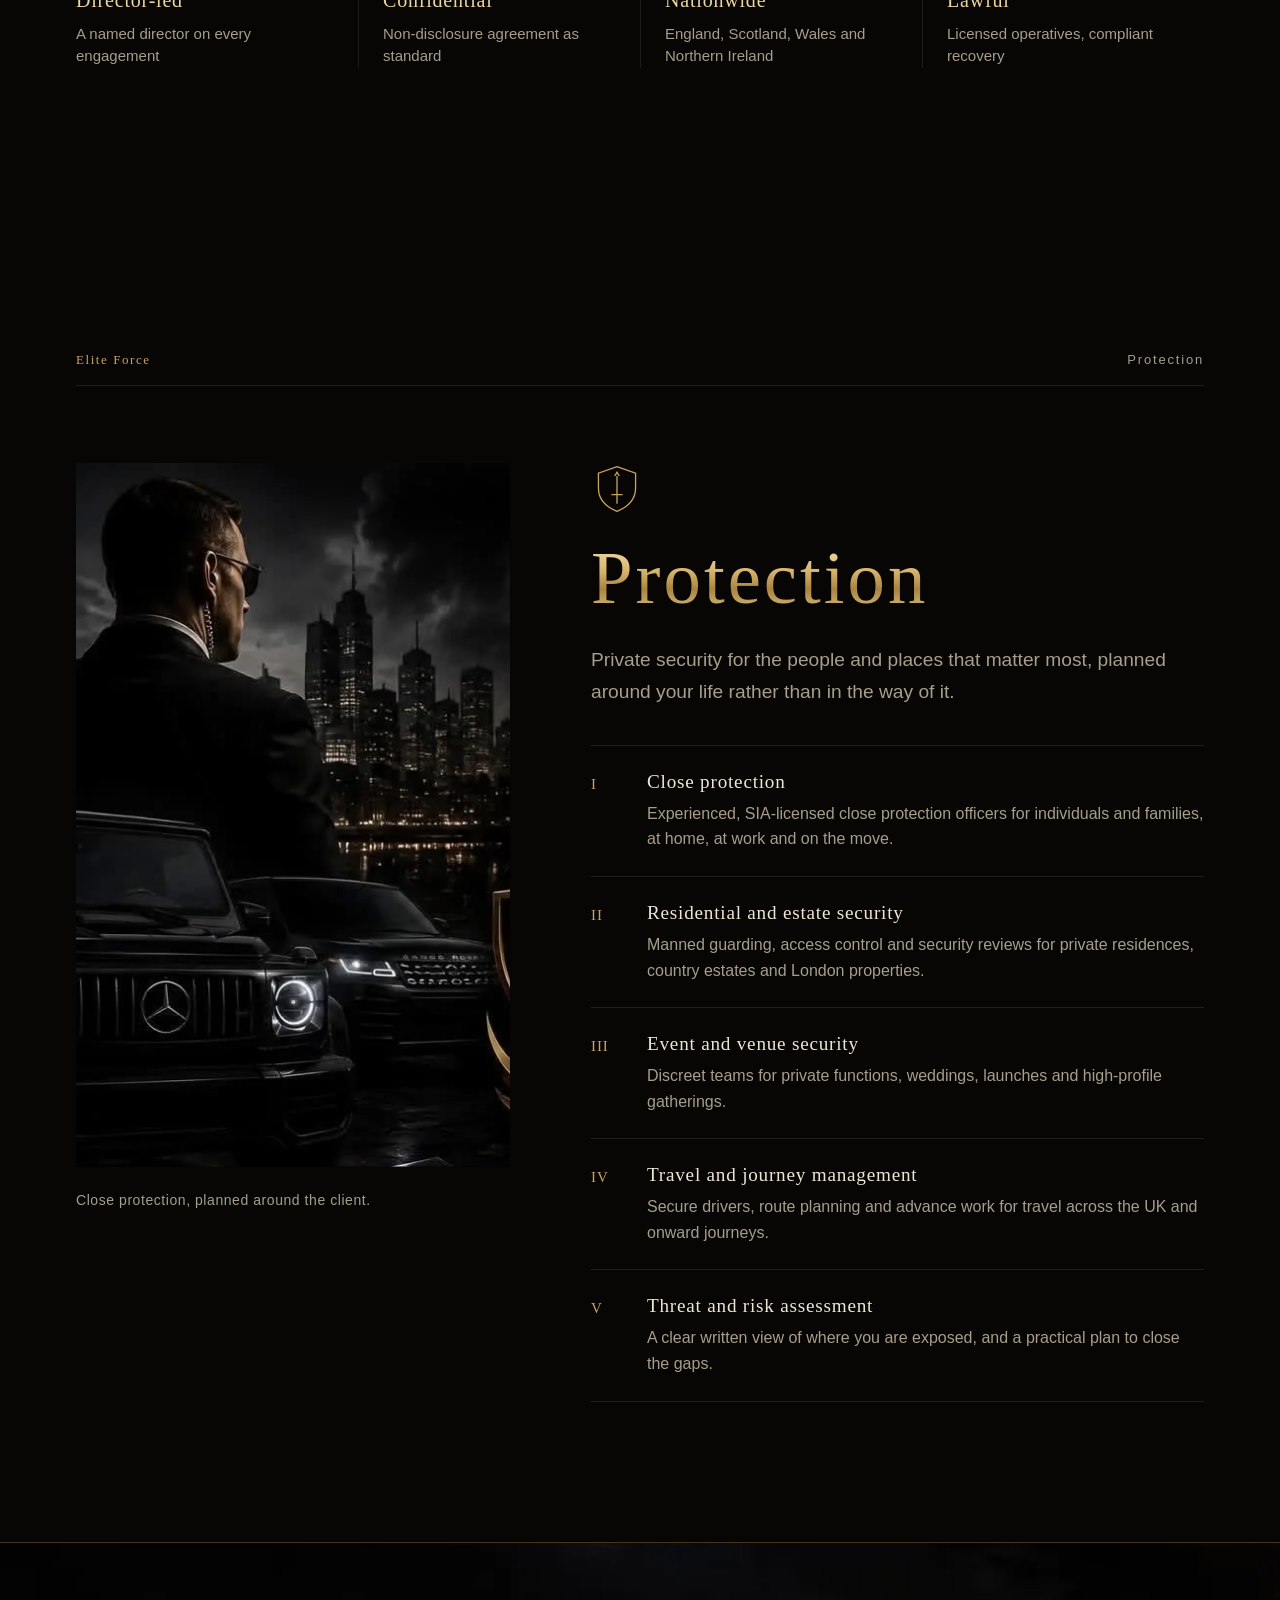
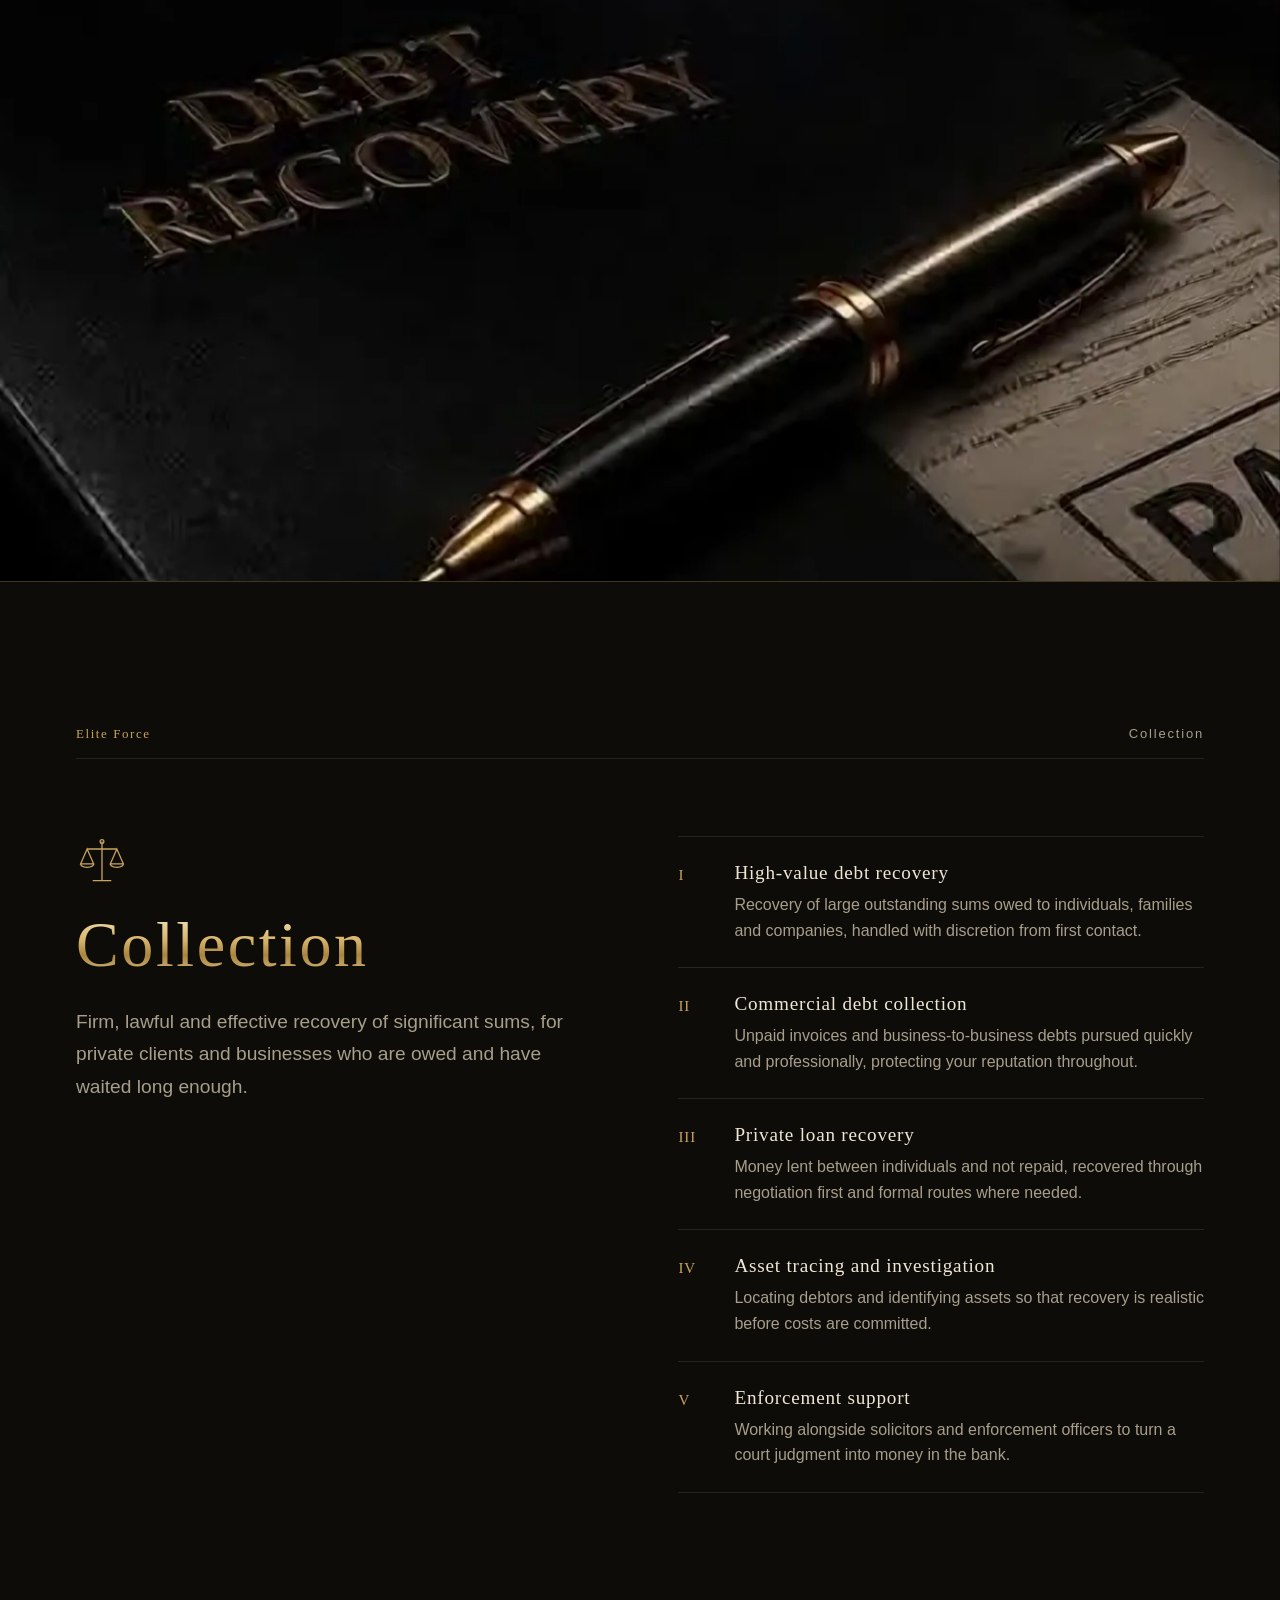
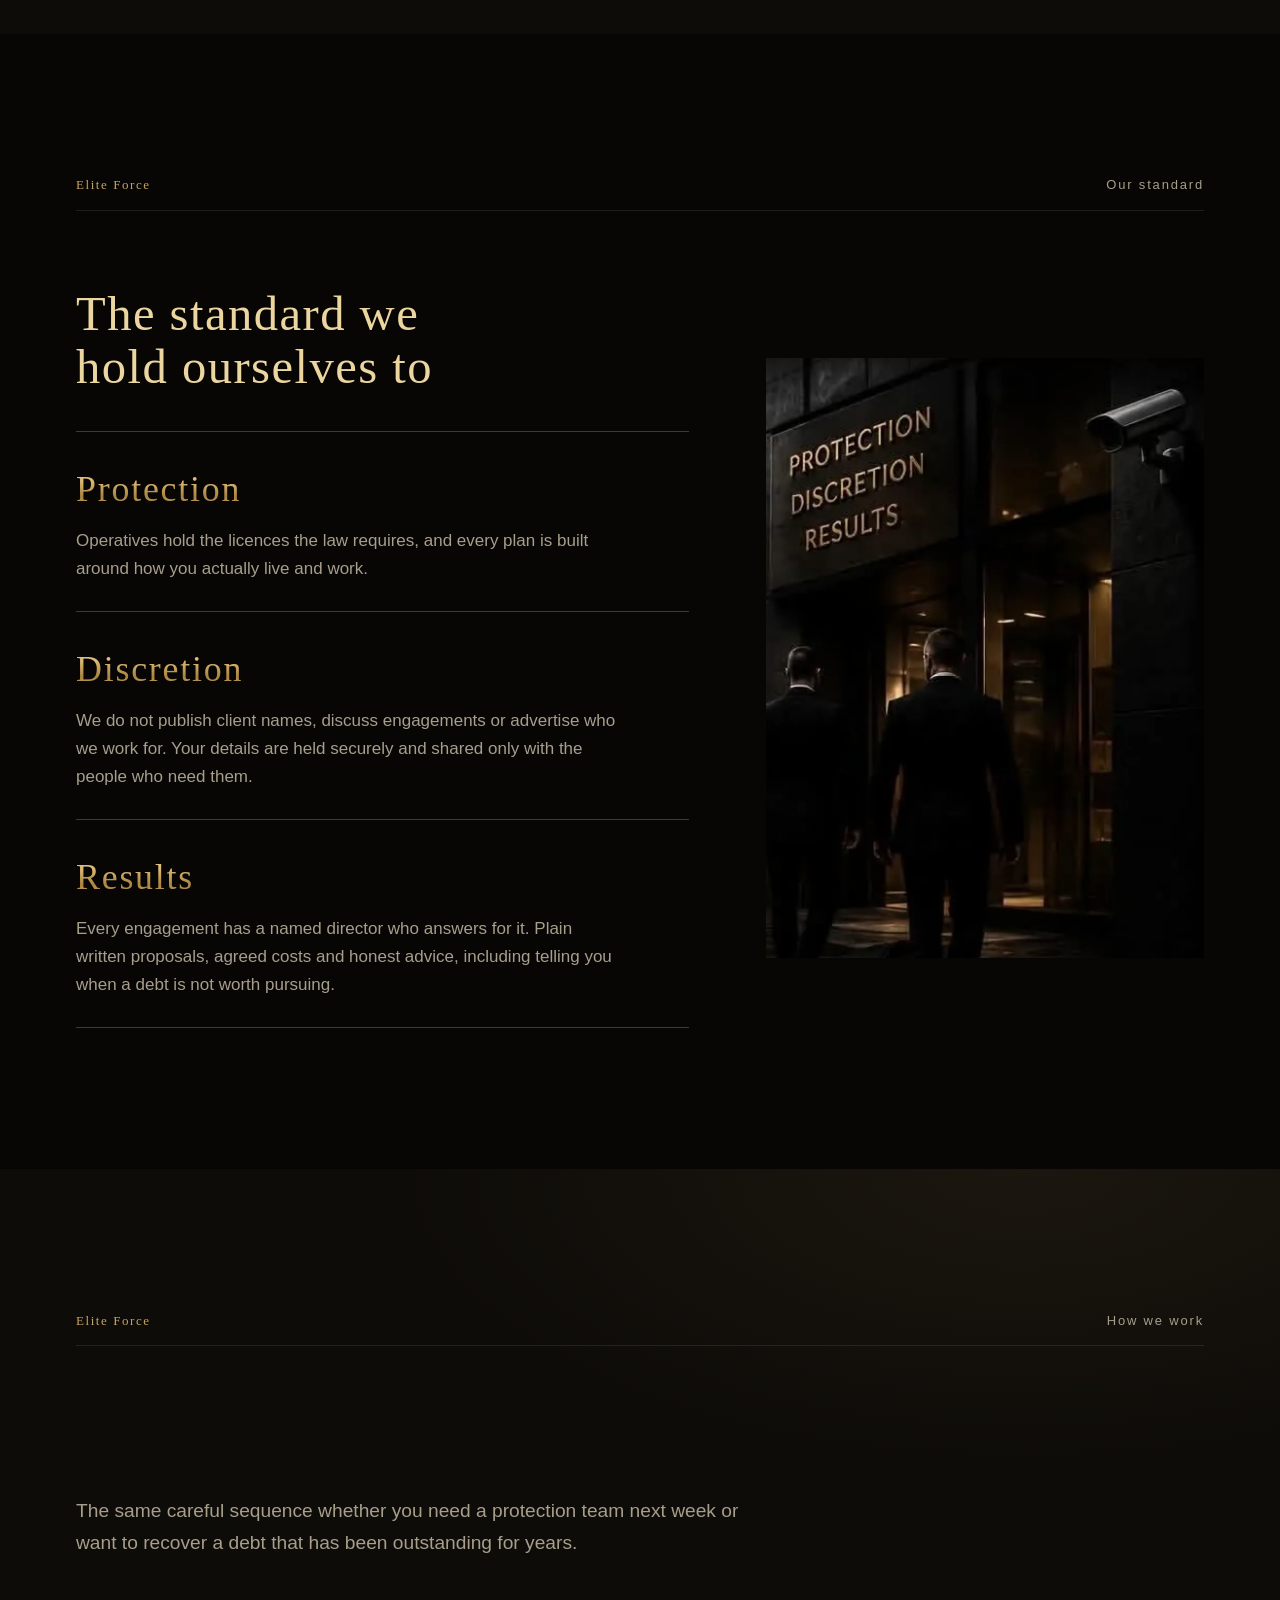
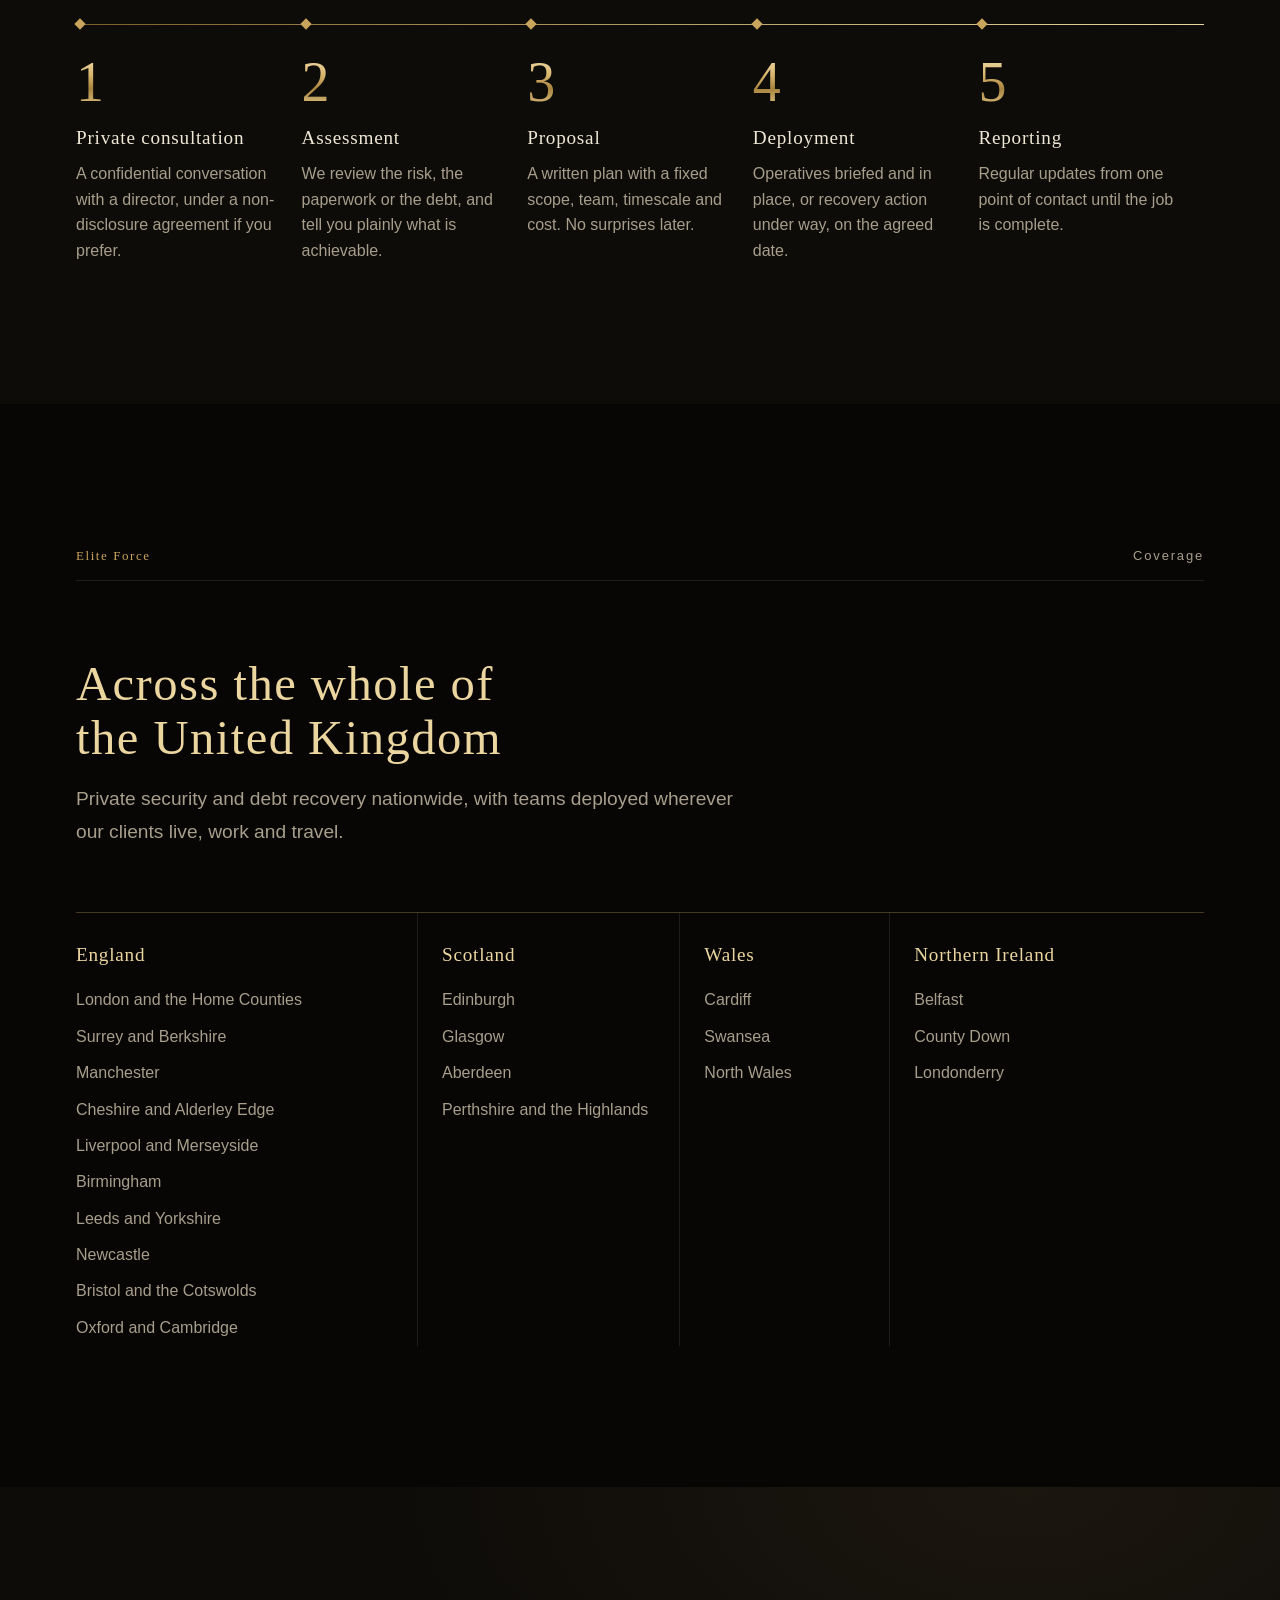
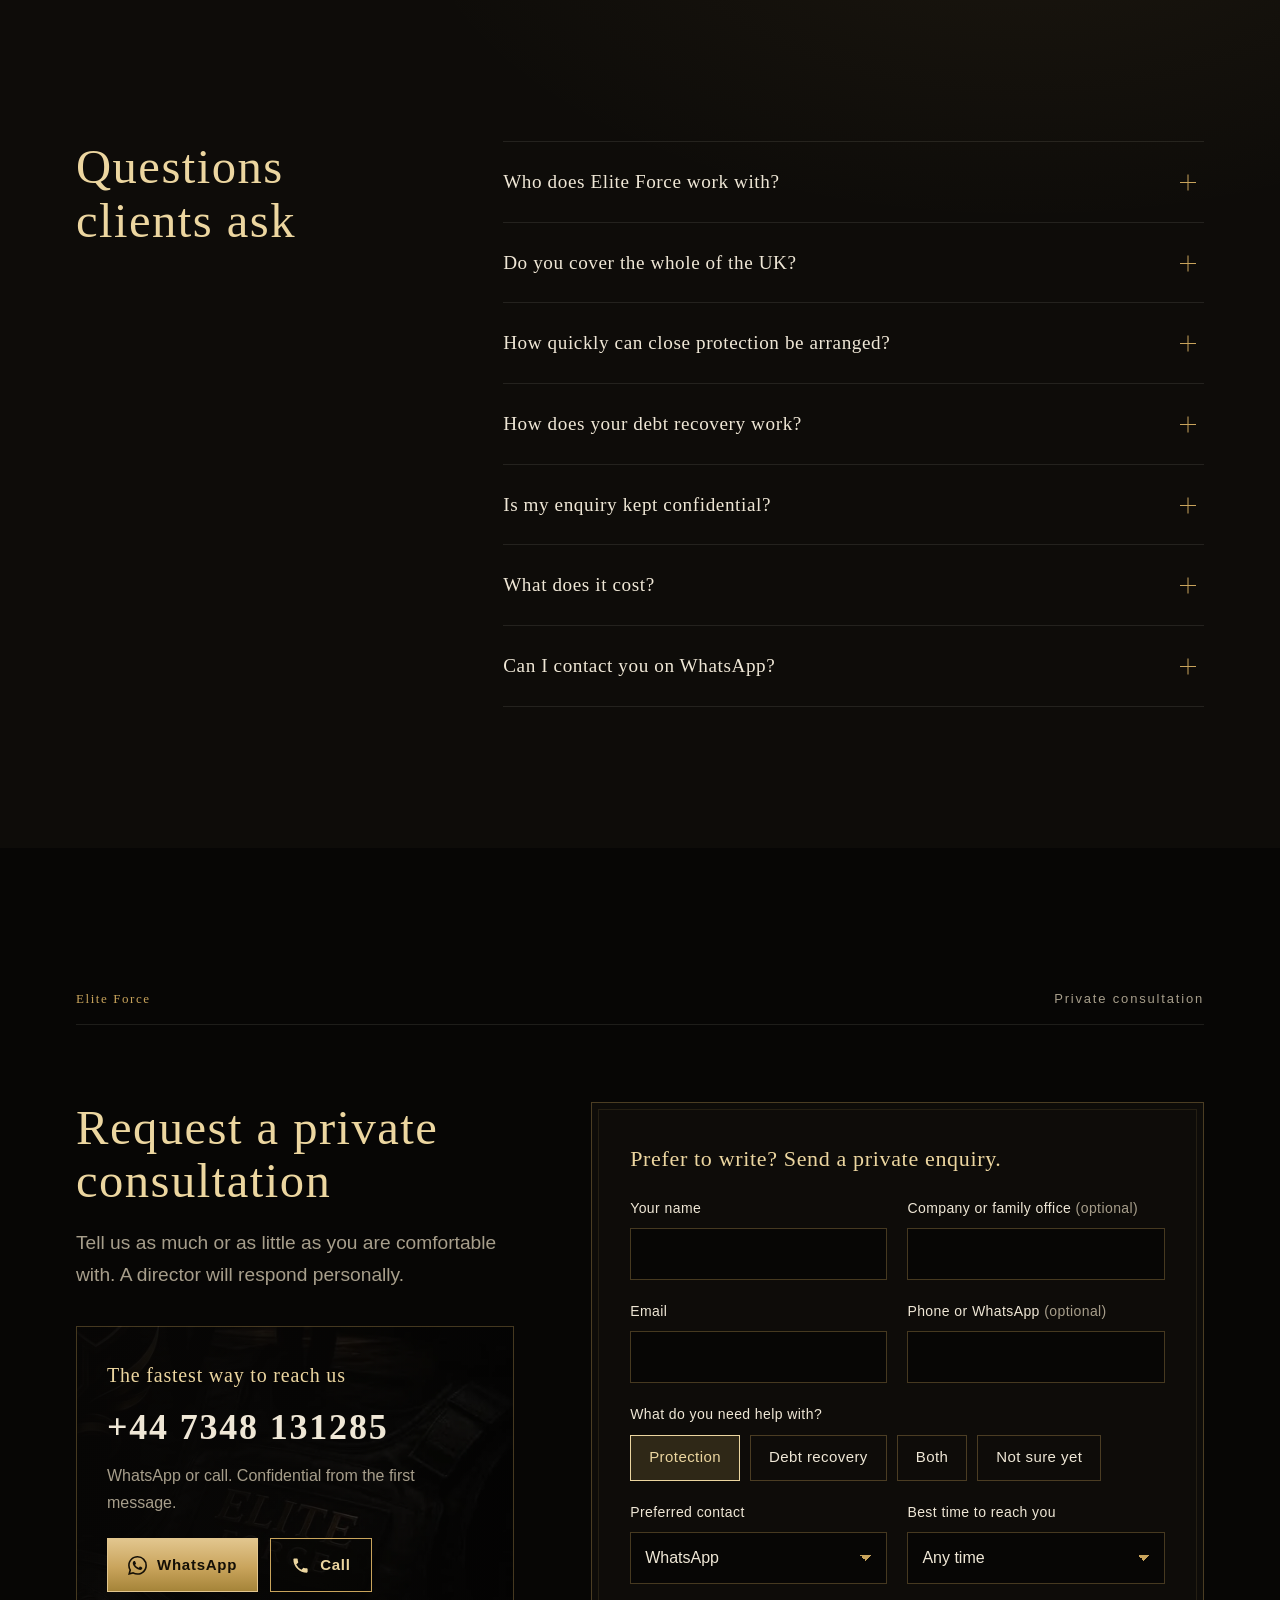
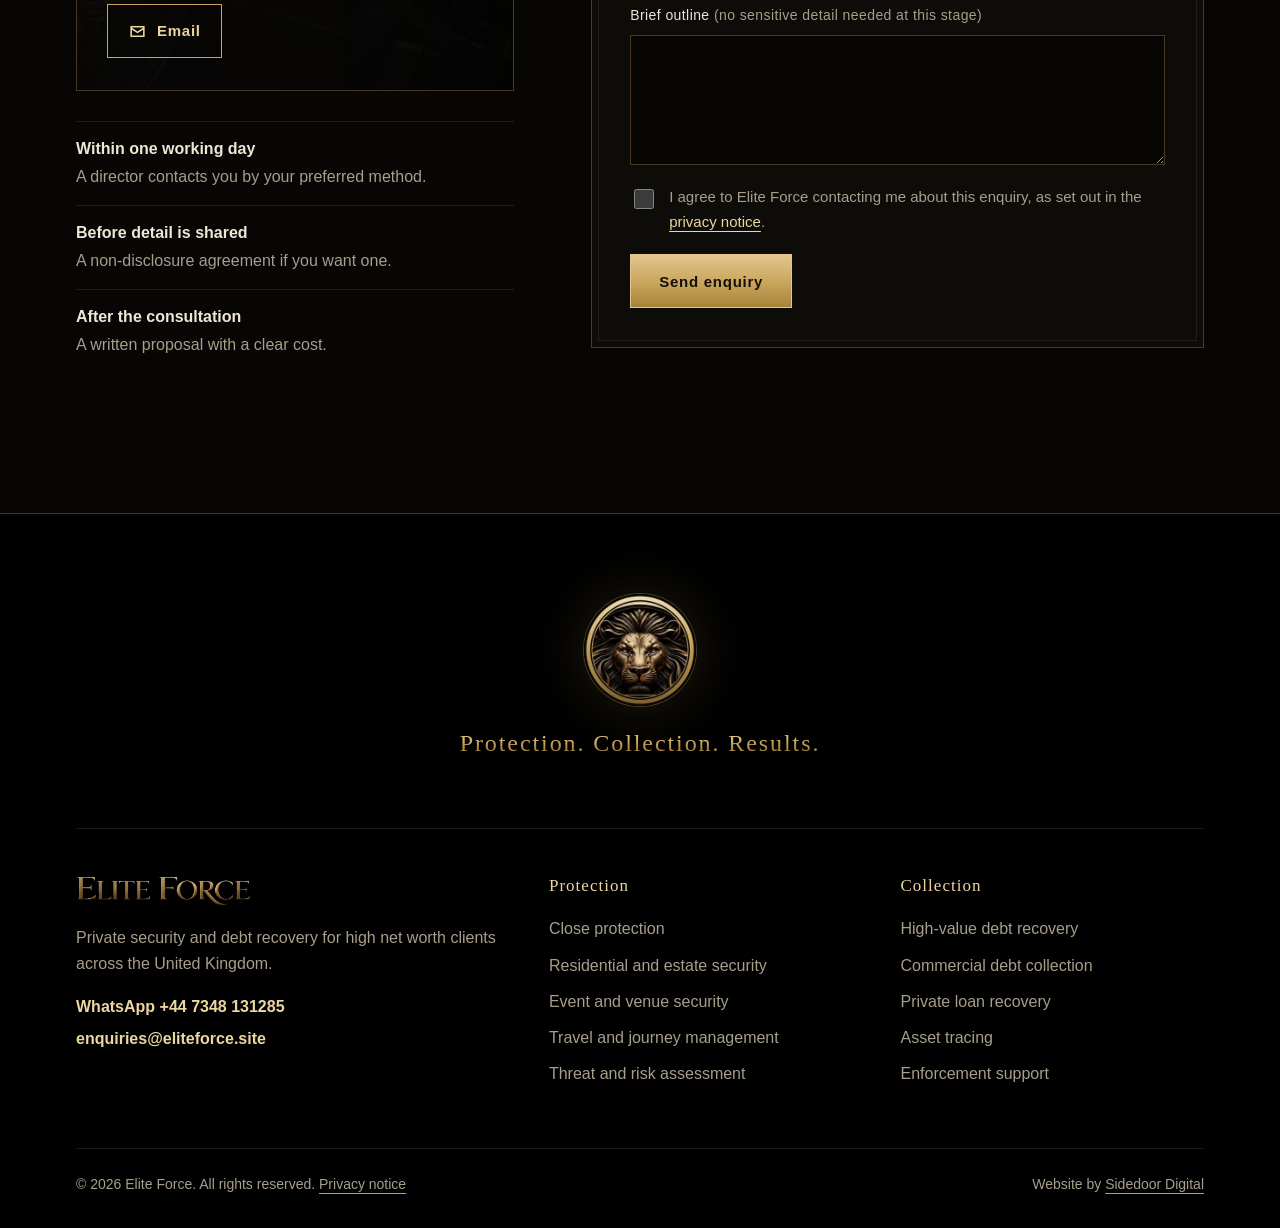
==== commit f6c34f09: "asaa" ====
--- a/index.html
+++ b/index.html
@@ -2,37 +2,43 @@
 <html lang="en-GB">
 <head>
 <meta charset="utf-8">
-<meta name="viewport" content="width=device-width, initial-scale=1">
+<meta name="viewport" content="width=device-width, initial-scale=1, viewport-fit=cover">
 <title>Elite Force | Private Security and Debt Recovery UK | High Net Worth Clients</title>
 <meta name="description" content="Elite Force provides discreet private security, close protection and high-value debt recovery for high net worth individuals, families and businesses across the UK. Director-led, confidential, nationwide. WhatsApp +44 7348 131285.">
-<link rel="canonical" href="https://www.YOURDOMAIN.co.uk/">
+<link rel="canonical" href="https://eliteforce.site/">
 <meta name="robots" content="index, follow, max-image-preview:large">
 <meta name="theme-color" content="#070605">
+<meta name="color-scheme" content="dark">
+<meta name="format-detection" content="telephone=no">
 
 <meta property="og:type" content="website">
 <meta property="og:locale" content="en_GB">
 <meta property="og:site_name" content="Elite Force">
 <meta property="og:title" content="Elite Force | Private Security and Debt Recovery UK">
 <meta property="og:description" content="Discreet close protection, residential security and high-value debt recovery for high net worth clients across the UK.">
-<meta property="og:url" content="https://www.YOURDOMAIN.co.uk/">
-<meta property="og:image" content="https://www.YOURDOMAIN.co.uk/assets/og-image.jpg">
+<meta property="og:url" content="https://eliteforce.site/">
+<meta property="og:image" content="https://eliteforce.site/assets/og-image.jpg">
+<meta property="og:image:type" content="image/jpeg">
 <meta property="og:image:width" content="1200">
 <meta property="og:image:height" content="630">
-<meta property="og:image:alt" content="Elite Force crest. Protection. Collection. Results. Security and debt collection.">
+<meta property="og:image:alt" content="The Elite Force gold lion crest beside the words Private security and debt recovery, eliteforce.site">
 <meta name="twitter:card" content="summary_large_image">
 <meta name="twitter:title" content="Elite Force | Private Security and Debt Recovery UK">
 <meta name="twitter:description" content="Discreet close protection, residential security and high-value debt recovery for high net worth clients across the UK.">
-<meta name="twitter:image" content="https://www.YOURDOMAIN.co.uk/assets/og-image.jpg">
-
+<meta name="twitter:image" content="https://eliteforce.site/assets/og-image.jpg">
+
+<link rel="icon" href="/favicon.ico" sizes="48x48">
 <link rel="icon" type="image/png" sizes="32x32" href="/assets/favicon-32.png">
+<link rel="icon" type="image/png" sizes="192x192" href="/assets/icon-192.png">
 <link rel="apple-touch-icon" href="/assets/apple-touch-icon.png">
 <link rel="manifest" href="/site.webmanifest">
 
 <link rel="preload" as="font" type="font/woff2" href="/assets/fonts/cinzel-latin-500-normal.woff2" crossorigin>
 <link rel="preload" as="font" type="font/woff2" href="/assets/fonts/hanken-grotesk-latin-400-normal.woff2" crossorigin>
-<link rel="preload" as="image" href="/assets/hero.webp" media="(min-width: 721px)" fetchpriority="high">
+<link rel="preload" as="image" href="/assets/hero.webp" imagesrcset="/assets/hero-1600.webp 1600w, /assets/hero.webp 2560w" imagesizes="max(100vw, 150svh)" media="(min-width: 721px)" fetchpriority="high">
 <link rel="preload" as="image" href="/assets/hero-mobile.webp" media="(max-width: 720px)" fetchpriority="high">
 <link rel="stylesheet" href="/assets/brochure.css">
+<script src="/assets/site.js"></script>
 
 <script type="application/ld+json">
 {
@@ -40,16 +46,18 @@
   "@graph": [
     {
       "@type": ["Organization", "ProfessionalService"],
-      "@id": "https://www.YOURDOMAIN.co.uk/#organisation",
+      "@id": "https://eliteforce.site/#organisation",
       "name": "Elite Force",
-      "url": "https://www.YOURDOMAIN.co.uk/",
-      "logo": "https://www.YOURDOMAIN.co.uk/assets/wordmark.png",
-      "image": "https://www.YOURDOMAIN.co.uk/assets/og-image.jpg",
+      "url": "https://eliteforce.site/",
+      "logo": "https://eliteforce.site/assets/icon-512.png",
+      "image": "https://eliteforce.site/assets/og-image.jpg",
       "telephone": "+447348131285",
+      "email": "enquiries@eliteforce.site",
       "contactPoint": {
         "@type": "ContactPoint",
         "telephone": "+447348131285",
         "contactType": "customer service",
+        "email": "enquiries@eliteforce.site",
         "areaServed": "GB",
         "availableLanguage": "English"
       },
@@ -94,24 +102,24 @@
     },
     {
       "@type": "WebSite",
-      "@id": "https://www.YOURDOMAIN.co.uk/#website",
-      "url": "https://www.YOURDOMAIN.co.uk/",
+      "@id": "https://eliteforce.site/#website",
+      "url": "https://eliteforce.site/",
       "name": "Elite Force",
       "inLanguage": "en-GB",
-      "publisher": { "@id": "https://www.YOURDOMAIN.co.uk/#organisation" }
+      "publisher": { "@id": "https://eliteforce.site/#organisation" }
     },
     {
       "@type": "WebPage",
-      "@id": "https://www.YOURDOMAIN.co.uk/#webpage",
-      "url": "https://www.YOURDOMAIN.co.uk/",
+      "@id": "https://eliteforce.site/#webpage",
+      "url": "https://eliteforce.site/",
       "name": "Elite Force | Private Security and Debt Recovery UK",
-      "isPartOf": { "@id": "https://www.YOURDOMAIN.co.uk/#website" },
-      "about": { "@id": "https://www.YOURDOMAIN.co.uk/#organisation" },
+      "isPartOf": { "@id": "https://eliteforce.site/#website" },
+      "about": { "@id": "https://eliteforce.site/#organisation" },
       "inLanguage": "en-GB"
     },
     {
       "@type": "FAQPage",
-      "@id": "https://www.YOURDOMAIN.co.uk/#faq",
+      "@id": "https://eliteforce.site/#faq",
       "mainEntity": [
         { "@type": "Question", "name": "Who does Elite Force work with?", "acceptedAnswer": { "@type": "Answer", "text": "Elite Force works with high net worth individuals, families, family offices, business owners and companies across the UK who need private security, close protection or the recovery of significant sums owed to them." } },
         { "@type": "Question", "name": "Do you cover the whole of the UK?", "acceptedAnswer": { "@type": "Answer", "text": "Yes. Elite Force operates across England, Scotland, Wales and Northern Ireland, including London, Manchester, Cheshire, Birmingham, Leeds, Edinburgh, Glasgow, Cardiff and Belfast." } },
@@ -119,7 +127,7 @@
         { "@type": "Question", "name": "How does your debt recovery work?", "acceptedAnswer": { "@type": "Answer", "text": "Every case starts with a review of the debt and the paperwork behind it, followed by tracing where needed, direct negotiation with the debtor and, if required, support through the formal legal and enforcement process. All recovery is carried out lawfully and professionally." } },
         { "@type": "Question", "name": "Is my enquiry kept confidential?", "acceptedAnswer": { "@type": "Answer", "text": "Yes. Enquiries are read only by a director, and a confidentiality agreement can be signed before any detail of your situation is shared." } },
         { "@type": "Question", "name": "What does it cost?", "acceptedAnswer": { "@type": "Answer", "text": "Every engagement is priced to the requirement. Security is quoted on the team, duration and risk level. Debt recovery can be arranged on a fixed fee or a percentage of the sum recovered, agreed in writing before work begins." } },
-        { "@type": "Question", "name": "Can I contact Elite Force on WhatsApp?", "acceptedAnswer": { "@type": "Answer", "text": "Yes. Message +44 7348 131285 on WhatsApp to start a confidential conversation with a director." } }
+        { "@type": "Question", "name": "Can I contact Elite Force on WhatsApp?", "acceptedAnswer": { "@type": "Answer", "text": "Yes. Message +44 7348 131285 on WhatsApp to start a confidential conversation with a director. You can also call the same number or email enquiries@eliteforce.site." } }
       ]
     }
   ]
@@ -128,301 +136,312 @@
 </head>
 <body>
 <a class="skip" href="#main">Skip to content</a>
+<div class="progress" aria-hidden="true"><span></span></div>
+
+<svg width="0" height="0" style="position:absolute" aria-hidden="true">
+  <symbol id="i-wa" viewBox="0 0 24 24"><path d="M17.472 14.382c-.297-.149-1.758-.867-2.03-.967-.273-.099-.471-.148-.67.15-.197.297-.767.966-.94 1.164-.173.199-.347.223-.644.075-.297-.15-1.255-.463-2.39-1.475-.883-.788-1.48-1.761-1.653-2.059-.173-.297-.018-.458.13-.606.134-.133.298-.347.446-.52.149-.174.198-.298.298-.497.099-.198.05-.371-.025-.52-.075-.149-.669-1.612-.916-2.207-.242-.579-.487-.5-.669-.51-.173-.008-.371-.01-.57-.01-.198 0-.52.074-.792.372-.272.297-1.04 1.016-1.04 2.479 0 1.462 1.065 2.875 1.213 3.074.149.198 2.096 3.2 5.077 4.487.709.306 1.262.489 1.694.625.712.227 1.36.195 1.871.118.571-.085 1.758-.719 2.006-1.413.248-.694.248-1.289.173-1.413-.074-.124-.272-.198-.57-.347m-5.421 7.403h-.004a9.87 9.87 0 01-5.031-1.378l-.361-.214-3.741.982.998-3.648-.235-.374a9.86 9.86 0 01-1.51-5.26c.001-5.45 4.436-9.884 9.888-9.884 2.64 0 5.122 1.03 6.988 2.898a9.825 9.825 0 012.893 6.994c-.003 5.45-4.437 9.884-9.885 9.884m8.413-18.297A11.815 11.815 0 0012.05 0C5.495 0 .16 5.335.157 11.892c0 2.096.547 4.142 1.588 5.945L.057 24l6.305-1.654a11.882 11.882 0 005.683 1.448h.005c6.554 0 11.89-5.335 11.893-11.893a11.821 11.821 0 00-3.48-8.413Z"/></symbol>
+  <symbol id="i-phone" viewBox="0 0 24 24"><path d="M6.6 10.8a15.1 15.1 0 006.6 6.6l2.2-2.2c.3-.3.7-.4 1-.2 1.1.4 2.3.6 3.6.6.6 0 1 .4 1 1V20c0 .6-.4 1-1 1A17 17 0 013 4c0-.6.4-1 1-1h3.5c.6 0 1 .4 1 1 0 1.3.2 2.5.6 3.6.1.3 0 .7-.2 1L6.6 10.8Z"/></symbol>
+  <symbol id="i-mail" viewBox="0 0 24 24"><path d="M3 5h18v14H3V5Zm2 2v.3l7 4.7 7-4.7V7H5Zm14 2.7-7 4.6-7-4.6V17h14V9.7Z"/></symbol>
+</svg>
 
 <header class="site-header" id="top">
   <div class="wrap header-inner">
-    <a class="brand" href="/" aria-label="Elite Force home"><img src="/assets/wordmark.webp" alt="Elite Force" width="1200" height="194"></a>
-    <button class="menu-toggle" type="button" aria-expanded="false" aria-controls="site-nav">Menu</button>
+    <a class="brand" href="/" aria-label="Elite Force home"><img src="/assets/wordmark.webp" alt="Elite Force" width="1200" height="193"></a>
     <nav class="nav" id="site-nav" aria-label="Main">
       <a href="#protection">Protection</a>
       <a href="#collection">Collection</a>
       <a href="#process">How we work</a>
       <a href="#coverage">Coverage</a>
       <a href="#faq">Questions</a>
-      <a class="btn btn-wa btn-sm" href="https://wa.me/447348131285?text=Hello%20Elite%20Force%2C%20I%27d%20like%20to%20make%20a%20private%20enquiry." target="_blank" rel="noopener">
-        <svg class="ico" viewBox="0 0 24 24" aria-hidden="true"><path d="M17.472 14.382c-.297-.149-1.758-.867-2.03-.967-.273-.099-.471-.148-.67.15-.197.297-.767.966-.94 1.164-.173.199-.347.223-.644.075-.297-.15-1.255-.463-2.39-1.475-.883-.788-1.48-1.761-1.653-2.059-.173-.297-.018-.458.13-.606.134-.133.298-.347.446-.52.149-.174.198-.298.298-.497.099-.198.05-.371-.025-.52-.075-.149-.669-1.612-.916-2.207-.242-.579-.487-.5-.669-.51-.173-.008-.371-.01-.57-.01-.198 0-.52.074-.792.372-.272.297-1.04 1.016-1.04 2.479 0 1.462 1.065 2.875 1.213 3.074.149.198 2.096 3.2 5.077 4.487.709.306 1.262.489 1.694.625.712.227 1.36.195 1.871.118.571-.085 1.758-.719 2.006-1.413.248-.694.248-1.289.173-1.413-.074-.124-.272-.198-.57-.347m-5.421 7.403h-.004a9.87 9.87 0 01-5.031-1.378l-.361-.214-3.741.982.998-3.648-.235-.374a9.86 9.86 0 01-1.51-5.26c.001-5.45 4.436-9.884 9.888-9.884 2.64 0 5.122 1.03 6.988 2.898a9.825 9.825 0 012.893 6.994c-.003 5.45-4.437 9.884-9.885 9.884m8.413-18.297A11.815 11.815 0 0012.05 0C5.495 0 .16 5.335.157 11.892c0 2.096.547 4.142 1.588 5.945L.057 24l6.305-1.654a11.882 11.882 0 005.683 1.448h.005c6.554 0 11.89-5.335 11.893-11.893a11.821 11.821 0 00-3.48-8.413Z"/></svg>
-        WhatsApp us
-      </a>
+      <a class="nav-tel" href="tel:+447348131285">+44 7348 131285</a>
+      <a class="btn btn-gold btn-sm" href="#enquire">Private consultation</a>
     </nav>
+    <button class="menu-toggle" type="button" aria-expanded="false" aria-controls="site-nav" aria-label="Open menu"><span></span><span></span></button>
   </div>
 </header>
 
 <main id="main">
 
-  <!-- Poster: the brand image is the hero -->
-  <section class="poster" aria-label="Elite Force. Protection. Collection. Results.">
-    <picture>
-      <source media="(max-width: 720px)" srcset="/assets/hero-mobile.webp" width="820" height="870">
-      <img src="/assets/hero.webp" alt="Elite Force crest. Protection. Collection. Results. Security and debt collection. Around it: a close protection officer above a city skyline, black armoured vehicles, a debt recovery folder stamped PAID, and a protective vest bearing the Elite Force name." width="1536" height="1024" fetchpriority="high">
-    </picture>
-  </section>
-
-  <!-- Contact strip directly under the poster -->
-  <section class="callbar" aria-label="Contact Elite Force">
-    <div class="wrap callbar-inner">
-      <div class="callbar-text">
-        <p class="callbar-title">Speak to a director</p>
-        <p class="callbar-sub">Every message is read by a director and handled in confidence.</p>
-      </div>
-      <div class="callbar-actions">
-        <a class="callbar-number" href="tel:+447348131285" aria-label="Call +44 7348 131285">+44 7348 131285</a>
-        <div class="btn-row">
-          <a class="btn btn-wa" href="https://wa.me/447348131285?text=Hello%20Elite%20Force%2C%20I%27d%20like%20to%20make%20a%20private%20enquiry." target="_blank" rel="noopener">
-            <svg class="ico" viewBox="0 0 24 24" aria-hidden="true"><path d="M17.472 14.382c-.297-.149-1.758-.867-2.03-.967-.273-.099-.471-.148-.67.15-.197.297-.767.966-.94 1.164-.173.199-.347.223-.644.075-.297-.15-1.255-.463-2.39-1.475-.883-.788-1.48-1.761-1.653-2.059-.173-.297-.018-.458.13-.606.134-.133.298-.347.446-.52.149-.174.198-.298.298-.497.099-.198.05-.371-.025-.52-.075-.149-.669-1.612-.916-2.207-.242-.579-.487-.5-.669-.51-.173-.008-.371-.01-.57-.01-.198 0-.52.074-.792.372-.272.297-1.04 1.016-1.04 2.479 0 1.462 1.065 2.875 1.213 3.074.149.198 2.096 3.2 5.077 4.487.709.306 1.262.489 1.694.625.712.227 1.36.195 1.871.118.571-.085 1.758-.719 2.006-1.413.248-.694.248-1.289.173-1.413-.074-.124-.272-.198-.57-.347m-5.421 7.403h-.004a9.87 9.87 0 01-5.031-1.378l-.361-.214-3.741.982.998-3.648-.235-.374a9.86 9.86 0 01-1.51-5.26c.001-5.45 4.436-9.884 9.888-9.884 2.64 0 5.122 1.03 6.988 2.898a9.825 9.825 0 012.893 6.994c-.003 5.45-4.437 9.884-9.885 9.884m8.413-18.297A11.815 11.815 0 0012.05 0C5.495 0 .16 5.335.157 11.892c0 2.096.547 4.142 1.588 5.945L.057 24l6.305-1.654a11.882 11.882 0 005.683 1.448h.005c6.554 0 11.89-5.335 11.893-11.893a11.821 11.821 0 00-3.48-8.413Z"/></svg>
-            Message on WhatsApp
-          </a>
-          <a class="btn btn-line" href="tel:+447348131285">Call now</a>
-        </div>
-      </div>
-    </div>
-  </section>
+  <!-- Cover -->
+  <section class="cover" aria-labelledby="hero-title">
+    <div class="cover-stage">
+      <div class="cover-media">
+        <picture>
+          <source media="(max-width: 720px)" srcset="/assets/hero-mobile.webp" width="1170" height="1427">
+          <img src="/assets/hero.webp" srcset="/assets/hero-1600.webp 1600w, /assets/hero.webp 2560w" sizes="max(100vw, 150svh)" alt="The Elite Force crest: a gold lion within a circle, flanked by a sword shield for security and a scales shield for debt collection, above the words Protection. Collection. Results. Around it, a close protection officer, black vehicles, a debt recovery folder stamped PAID and a protective vest." width="2560" height="1707" fetchpriority="high">
+        </picture>
+        <span class="foil" aria-hidden="true"></span>
+      </div>
+    </div>
+    <div class="cover-base">
+      <div class="wrap cover-base-inner">
+        <div class="cover-text">
+          <h1 id="hero-title">Private security and debt recovery for high net worth clients across the UK</h1>
+          <p class="cover-sub">Director-led. Confidential from the first message.</p>
+        </div>
+        <div class="cover-actions">
+          <a class="btn btn-gold" href="https://wa.me/447348131285?text=Hello%20Elite%20Force%2C%20I%27d%20like%20to%20make%20a%20private%20enquiry." target="_blank" rel="noopener"><svg class="ico" aria-hidden="true"><use href="#i-wa"/></svg><span class="wide-only">Message on WhatsApp</span><span class="narrow-only">WhatsApp</span></a>
+          <a class="btn btn-line" href="tel:+447348131285"><svg class="ico" aria-hidden="true"><use href="#i-phone"/></svg><span class="wide-only">Call a director</span><span class="narrow-only">Call</span></a>
+        </div>
+      </div>
+      <a class="scroll-cue" href="#intro" aria-label="Scroll to introduction"><span></span></a>
+    </div>
+  </section>
+
+  <!-- Motto band -->
+  <div class="motto" aria-hidden="true">
+    <div class="motto-track">
+      <span>Protection</span><i></i><span>Collection</span><i></i><span>Results</span><i></i><span>Discretion</span><i></i>
+      <span>Protection</span><i></i><span>Collection</span><i></i><span>Results</span><i></i><span>Discretion</span><i></i>
+    </div>
+  </div>
 
   <!-- Introduction -->
-  <section class="intro" aria-labelledby="hero-title">
-    <div class="wrap intro-grid">
-      <h1 id="hero-title">Private security and debt recovery for high net worth clients across the UK</h1>
-      <div class="intro-copy">
-        <p class="lead">Wealth attracts attention. We make sure it is only ever the right kind.</p>
-        <p>Elite Force protects people, homes and assets, and recovers money that is rightfully owed. Our clients are private individuals, families, family offices and business owners who expect quiet competence, clear communication and results they can measure.</p>
-      </div>
-    </div>
-    <div class="wrap">
+  <section class="spread intro" id="intro" aria-labelledby="intro-title">
+    <div class="wrap">
+      <p class="folio reveal"><span>Elite Force</span><span>Introduction</span></p>
+      <div class="intro-grid">
+        <h2 id="intro-title" class="intro-statement reveal">Wealth attracts attention. We make sure it is only ever the right kind.</h2>
+        <div class="intro-copy reveal" style="--d:1">
+          <p>Elite Force protects people, homes and assets, and recovers money that is rightfully owed. Our clients are private individuals, families, family offices and business owners who expect quiet competence, clear communication and results they can measure.</p>
+          <a class="text-link" href="#enquire">Request a private consultation</a>
+        </div>
+      </div>
       <ul class="assure" aria-label="What every client receives">
-        <li><strong>Director-led</strong><span>A named director on every engagement</span></li>
-        <li><strong>Confidential</strong><span>Non-disclosure agreement as standard</span></li>
-        <li><strong>Nationwide</strong><span>England, Scotland, Wales and Northern Ireland</span></li>
-        <li><strong>Lawful</strong><span>Licensed operatives, compliant recovery</span></li>
+        <li class="reveal" style="--d:0"><strong>Director-led</strong><span>A named director on every engagement</span></li>
+        <li class="reveal" style="--d:1"><strong>Confidential</strong><span>Non-disclosure agreement as standard</span></li>
+        <li class="reveal" style="--d:2"><strong>Nationwide</strong><span>England, Scotland, Wales and Northern Ireland</span></li>
+        <li class="reveal" style="--d:3"><strong>Lawful</strong><span>Licensed operatives, compliant recovery</span></li>
       </ul>
     </div>
   </section>
 
   <!-- Protection -->
-  <section class="panel" id="protection" aria-labelledby="protection-title">
-    <div class="wrap panel-grid">
-      <figure class="frame frame-tall">
-        <img src="/assets/panel-protection.webp" alt="A close protection officer in a dark suit and earpiece looks out over a city skyline at night, black armoured vehicles parked beside him." width="820" height="1480" loading="lazy">
-      </figure>
-      <div class="panel-copy">
-        <svg class="panel-icon" viewBox="0 0 56 56" fill="none" stroke="currentColor" stroke-width="1.4" aria-hidden="true">
-          <path d="M28 4 L48 11 V27 C48 39 39.5 47.5 28 52 C16.5 47.5 8 39 8 27 V11 Z"/>
-          <path d="M28 14 V40 M22 34 H34 M28 40 V44"/>
-          <path d="M25.5 14 L28 10 L30.5 14"/>
-        </svg>
-        <h2 id="protection-title">Protection</h2>
-        <p class="lead">Private security for the people and places that matter most, planned around your life rather than in the way of it.</p>
-        <ul class="services">
-          <li><h3>Close protection</h3><p>Experienced, SIA-licensed close protection officers for individuals and families, at home, at work and on the move.</p></li>
-          <li><h3>Residential and estate security</h3><p>Manned guarding, access control and security reviews for private residences, country estates and London properties.</p></li>
-          <li><h3>Event and venue security</h3><p>Discreet teams for private functions, weddings, launches and high-profile gatherings.</p></li>
-          <li><h3>Travel and journey management</h3><p>Secure drivers, route planning and advance work for travel across the UK and onward journeys.</p></li>
-          <li><h3>Threat and risk assessment</h3><p>A clear written view of where you are exposed, and a practical plan to close the gaps.</p></li>
-        </ul>
+  <section class="spread protection" id="protection" aria-labelledby="protection-title">
+    <div class="wrap">
+      <p class="folio reveal"><span>Elite Force</span><span>Protection</span></p>
+      <div class="spread-grid">
+        <figure class="plate plate-tall">
+          <div class="plate-img wipe"><img src="/assets/panel-protection.webp" alt="A close protection officer in a dark suit and earpiece looks out over a city skyline at night, black vehicles parked beside him." width="880" height="1426" loading="lazy" decoding="async"></div>
+          <figcaption>Close protection, planned around the client.</figcaption>
+        </figure>
+        <div class="spread-copy">
+          <svg class="crest-icon reveal" viewBox="0 0 56 56" fill="none" stroke="currentColor" stroke-width="1.4" aria-hidden="true">
+            <path d="M28 4 L48 11 V27 C48 39 39.5 47.5 28 52 C16.5 47.5 8 39 8 27 V11 Z"/>
+            <path d="M28 14 V40 M22 34 H34 M28 40 V44"/>
+            <path d="M25.5 14 L28 10 L30.5 14"/>
+          </svg>
+          <h2 id="protection-title" class="display reveal">Protection</h2>
+          <p class="lead reveal" style="--d:1">Private security for the people and places that matter most, planned around your life rather than in the way of it.</p>
+          <div class="deck" data-deck>
+            <ul class="services">
+              <li class="reveal"><h3>Close protection</h3><p>Experienced, SIA-licensed close protection officers for individuals and families, at home, at work and on the move.</p></li>
+              <li class="reveal"><h3>Residential and estate security</h3><p>Manned guarding, access control and security reviews for private residences, country estates and London properties.</p></li>
+              <li class="reveal"><h3>Event and venue security</h3><p>Discreet teams for private functions, weddings, launches and high-profile gatherings.</p></li>
+              <li class="reveal"><h3>Travel and journey management</h3><p>Secure drivers, route planning and advance work for travel across the UK and onward journeys.</p></li>
+              <li class="reveal"><h3>Threat and risk assessment</h3><p>A clear written view of where you are exposed, and a practical plan to close the gaps.</p></li>
+            </ul>
+            <div class="deck-bar" aria-hidden="true"><span class="deck-count">1 of 5</span><span class="deck-track"><span></span></span></div>
+          </div>
+        </div>
       </div>
     </div>
   </section>
 
   <!-- Collection -->
-  <section class="panel panel-alt" id="collection" aria-labelledby="collection-title">
-    <div class="wrap">
-      <figure class="frame frame-wide">
-        <img src="/assets/panel-folder.webp" alt="A black debt recovery folder with a gold pen resting on a document stamped PAID." width="1580" height="488" loading="lazy">
-      </figure>
-      <div class="panel-grid panel-grid-flip">
-        <div class="panel-copy">
-          <svg class="panel-icon" viewBox="0 0 56 56" fill="none" stroke="currentColor" stroke-width="1.4" aria-hidden="true">
+  <section class="spread collection dark" id="collection" aria-labelledby="collection-title">
+    <figure class="plate plate-wide">
+      <div class="plate-img wipe"><img class="parallax" src="/assets/panel-folder.webp" alt="A black debt recovery folder with a gold pen resting on a document stamped PAID." width="2000" height="789" loading="lazy" decoding="async"></div>
+    </figure>
+    <div class="wrap">
+      <p class="folio reveal"><span>Elite Force</span><span>Collection</span></p>
+      <div class="spread-grid spread-grid-flip">
+        <div class="spread-copy">
+          <svg class="crest-icon reveal" viewBox="0 0 56 56" fill="none" stroke="currentColor" stroke-width="1.4" aria-hidden="true">
             <path d="M28 6 V48 M18 48 H38 M12 14 H44"/>
             <path d="M12 14 L5 30 H19 Z M44 14 L37 30 H51 Z"/>
             <path d="M5 30 C5 35 19 35 19 30 M37 30 C37 35 51 35 51 30"/>
             <circle cx="28" cy="6" r="2"/>
           </svg>
-          <h2 id="collection-title">Collection</h2>
-          <p class="lead">Firm, lawful and effective recovery of significant sums, for private clients and businesses who are owed and have waited long enough.</p>
-        </div>
-        <ul class="services">
-          <li><h3>High-value debt recovery</h3><p>Recovery of large outstanding sums owed to individuals, families and companies, handled with discretion from first contact.</p></li>
-          <li><h3>Commercial debt collection</h3><p>Unpaid invoices and business-to-business debts pursued quickly and professionally, protecting your reputation throughout.</p></li>
-          <li><h3>Private loan recovery</h3><p>Money lent between individuals and not repaid, recovered through negotiation first and formal routes where needed.</p></li>
-          <li><h3>Asset tracing and investigation</h3><p>Locating debtors and identifying assets so that recovery is realistic before costs are committed.</p></li>
-          <li><h3>Enforcement support</h3><p>Working alongside solicitors and enforcement officers to turn a court judgment into money in the bank.</p></li>
-        </ul>
-      </div>
-    </div>
-  </section>
-
-  <!-- Protection. Discretion. Results. -->
-  <section class="panel standard" aria-labelledby="standards-title">
-    <div class="wrap standard-grid">
-      <div>
-        <h2 id="standards-title">The standard we hold ourselves to</h2>
-        <dl class="pillars">
-          <div>
-            <dt>Protection</dt>
-            <dd>Operatives hold the licences the law requires, and every plan is built around how you actually live and work.</dd>
-          </div>
-          <div>
-            <dt>Discretion</dt>
-            <dd>We do not publish client names, discuss engagements or advertise who we work for. Your details are held securely and shared only with the people who need them.</dd>
-          </div>
-          <div>
-            <dt>Results</dt>
-            <dd>Every engagement has a named director who answers for it. Plain written proposals, agreed costs and honest advice, including telling you when a debt is not worth pursuing. Recovery is carried out professionally and within the law.</dd>
-          </div>
-        </dl>
-      </div>
-      <figure class="frame frame-sign">
-        <img src="/assets/panel-sign.webp" alt="Two men in dark suits walk into a building beneath a sign reading Protection, Discretion, Results." width="882" height="1120" loading="lazy">
-      </figure>
+          <h2 id="collection-title" class="display reveal">Collection</h2>
+          <p class="lead reveal" style="--d:1">Firm, lawful and effective recovery of significant sums, for private clients and businesses who are owed and have waited long enough.</p>
+        </div>
+        <div class="deck" data-deck>
+          <ul class="services">
+            <li class="reveal"><h3>High-value debt recovery</h3><p>Recovery of large outstanding sums owed to individuals, families and companies, handled with discretion from first contact.</p></li>
+            <li class="reveal"><h3>Commercial debt collection</h3><p>Unpaid invoices and business-to-business debts pursued quickly and professionally, protecting your reputation throughout.</p></li>
+            <li class="reveal"><h3>Private loan recovery</h3><p>Money lent between individuals and not repaid, recovered through negotiation first and formal routes where needed.</p></li>
+            <li class="reveal"><h3>Asset tracing and investigation</h3><p>Locating debtors and identifying assets so that recovery is realistic before costs are committed.</p></li>
+            <li class="reveal"><h3>Enforcement support</h3><p>Working alongside solicitors and enforcement officers to turn a court judgment into money in the bank.</p></li>
+          </ul>
+          <div class="deck-bar" aria-hidden="true"><span class="deck-count">1 of 5</span><span class="deck-track"><span></span></span></div>
+        </div>
+      </div>
+    </div>
+  </section>
+
+  <!-- Standard -->
+  <section class="spread standard" aria-labelledby="standards-title">
+    <div class="wrap">
+      <p class="folio reveal"><span>Elite Force</span><span>Our standard</span></p>
+      <div class="standard-grid">
+        <div>
+          <h2 id="standards-title" class="reveal">The standard we hold ourselves to</h2>
+          <dl class="pillars">
+            <div class="reveal"><dt>Protection</dt><dd>Operatives hold the licences the law requires, and every plan is built around how you actually live and work.</dd></div>
+            <div class="reveal"><dt>Discretion</dt><dd>We do not publish client names, discuss engagements or advertise who we work for. Your details are held securely and shared only with the people who need them.</dd></div>
+            <div class="reveal"><dt>Results</dt><dd>Every engagement has a named director who answers for it. Plain written proposals, agreed costs and honest advice, including telling you when a debt is not worth pursuing.</dd></div>
+          </dl>
+        </div>
+        <figure class="plate plate-sign">
+          <div class="plate-img wipe"><img src="/assets/panel-sign.webp" alt="Two men in dark suits walk into a building beneath a sign reading Protection, Discretion, Results." width="900" height="1234" loading="lazy" decoding="async"></div>
+        </figure>
+      </div>
     </div>
   </section>
 
   <!-- Process -->
-  <section class="panel process" id="process" aria-labelledby="process-title">
-    <div class="wrap">
+  <section class="spread process dark" id="process" aria-labelledby="process-title">
+    <div class="wrap">
+      <p class="folio reveal"><span>Elite Force</span><span>How we work</span></p>
       <div class="section-head">
-        <h2 id="process-title">How an engagement works</h2>
-        <p class="lead">The same careful sequence whether you need a protection team next week or want to recover a debt that has been outstanding for years.</p>
-      </div>
-      <ol class="steps">
-        <li><h3>Private consultation</h3><p>A confidential conversation with a director, under a non-disclosure agreement if you prefer.</p></li>
-        <li><h3>Assessment</h3><p>We review the risk, the paperwork or the debt, and tell you plainly what is achievable.</p></li>
-        <li><h3>Proposal</h3><p>A written plan with a fixed scope, team, timescale and cost. No surprises later.</p></li>
-        <li><h3>Deployment</h3><p>Operatives briefed and in place, or recovery action under way, on the agreed date.</p></li>
-        <li><h3>Reporting</h3><p>Regular updates from one point of contact until the job is complete.</p></li>
+        <h2 id="process-title" class="reveal">How an engagement works</h2>
+        <p class="lead reveal" style="--d:1">The same careful sequence whether you need a protection team next week or want to recover a debt that has been outstanding for years.</p>
+      </div>
+      <ol class="steps" data-steps>
+        <li class="reveal" style="--d:0"><h3>Private consultation</h3><p>A confidential conversation with a director, under a non-disclosure agreement if you prefer.</p></li>
+        <li class="reveal" style="--d:1"><h3>Assessment</h3><p>We review the risk, the paperwork or the debt, and tell you plainly what is achievable.</p></li>
+        <li class="reveal" style="--d:2"><h3>Proposal</h3><p>A written plan with a fixed scope, team, timescale and cost. No surprises later.</p></li>
+        <li class="reveal" style="--d:3"><h3>Deployment</h3><p>Operatives briefed and in place, or recovery action under way, on the agreed date.</p></li>
+        <li class="reveal" style="--d:4"><h3>Reporting</h3><p>Regular updates from one point of contact until the job is complete.</p></li>
       </ol>
     </div>
   </section>
 
   <!-- Coverage -->
-  <section class="panel" id="coverage" aria-labelledby="coverage-title">
-    <div class="wrap">
+  <section class="spread coverage" id="coverage" aria-labelledby="coverage-title">
+    <div class="wrap">
+      <p class="folio reveal"><span>Elite Force</span><span>Coverage</span></p>
       <div class="section-head">
-        <h2 id="coverage-title">Across the whole of the United Kingdom</h2>
-        <p class="lead">Elite Force provides private security and debt recovery nationwide, with teams deployed wherever our clients live, work and travel.</p>
+        <h2 id="coverage-title" class="reveal">Across the whole of the United Kingdom</h2>
+        <p class="lead reveal" style="--d:1">Private security and debt recovery nationwide, with teams deployed wherever our clients live, work and travel.</p>
       </div>
       <div class="coverage-grid">
+        <div class="reveal" style="--d:0"><h3>England</h3><ul><li>London and the Home Counties</li><li>Surrey and Berkshire</li><li>Manchester</li><li>Cheshire and Alderley Edge</li><li>Liverpool and Merseyside</li><li>Birmingham</li><li>Leeds and Yorkshire</li><li>Newcastle</li><li>Bristol and the Cotswolds</li><li>Oxford and Cambridge</li></ul></div>
+        <div class="reveal" style="--d:1"><h3>Scotland</h3><ul><li>Edinburgh</li><li>Glasgow</li><li>Aberdeen</li><li>Perthshire and the Highlands</li></ul></div>
+        <div class="reveal" style="--d:2"><h3>Wales</h3><ul><li>Cardiff</li><li>Swansea</li><li>North Wales</li></ul></div>
+        <div class="reveal" style="--d:3"><h3>Northern Ireland</h3><ul><li>Belfast</li><li>County Down</li><li>Londonderry</li></ul></div>
+      </div>
+    </div>
+  </section>
+
+  <!-- FAQ -->
+  <section class="spread faq-wrap dark" id="faq" aria-labelledby="faq-title">
+    <div class="wrap">
+      <p class="folio reveal"><span>Elite Force</span><span>Questions</span></p>
+      <div class="faq-grid">
+        <h2 id="faq-title" class="reveal">Questions clients ask</h2>
+        <div class="faq reveal" style="--d:1">
+          <details><summary>Who does Elite Force work with?</summary><div class="faq-body"><p>High net worth individuals, families, family offices, business owners and companies across the UK who need private security, close protection or the recovery of significant sums owed to them.</p></div></details>
+          <details><summary>Do you cover the whole of the UK?</summary><div class="faq-body"><p>Yes. We operate across England, Scotland, Wales and Northern Ireland, including London, Manchester, Cheshire, Birmingham, Leeds, Edinburgh, Glasgow, Cardiff and Belfast.</p></div></details>
+          <details><summary>How quickly can close protection be arranged?</summary><div class="faq-body"><p>It depends on the size of the team and the level of risk, but short-notice requests are assessed on the day they are received. Planned engagements are best discussed as early as possible so the right operatives and routes can be prepared.</p></div></details>
+          <details><summary>How does your debt recovery work?</summary><div class="faq-body"><p>Every case starts with a review of the debt and the paperwork behind it, followed by tracing where needed, direct negotiation with the debtor and, if required, support through the formal legal and enforcement process. All recovery is carried out lawfully and professionally.</p></div></details>
+          <details><summary>Is my enquiry kept confidential?</summary><div class="faq-body"><p>Yes. Enquiries are read only by a director, and a confidentiality agreement can be signed before any detail of your situation is shared.</p></div></details>
+          <details><summary>What does it cost?</summary><div class="faq-body"><p>Every engagement is priced to the requirement. Security is quoted on the team, duration and risk level. Debt recovery can be arranged on a fixed fee or a percentage of the sum recovered, agreed in writing before work begins.</p></div></details>
+          <details><summary>Can I contact you on WhatsApp?</summary><div class="faq-body"><p>Yes. Message +44 7348 131285 on WhatsApp and a director will pick up the conversation. You can also call the same number or email enquiries@eliteforce.site.</p></div></details>
+        </div>
+      </div>
+    </div>
+  </section>
+
+  <!-- Enquire -->
+  <section class="spread enquire" id="enquire" aria-labelledby="enquire-title">
+    <div class="wrap">
+      <p class="folio reveal"><span>Elite Force</span><span>Private consultation</span></p>
+      <div class="enquire-grid">
         <div>
-          <h3>England</h3>
-          <ul><li>London and the Home Counties</li><li>Surrey and Berkshire</li><li>Manchester</li><li>Cheshire and Alderley Edge</li><li>Liverpool and Merseyside</li><li>Birmingham</li><li>Leeds and Yorkshire</li><li>Newcastle</li><li>Bristol and the Cotswolds</li><li>Oxford and Cambridge</li></ul>
-        </div>
-        <div>
-          <h3>Scotland</h3>
-          <ul><li>Edinburgh</li><li>Glasgow</li><li>Aberdeen</li><li>Perthshire and the Highlands</li></ul>
-        </div>
-        <div>
-          <h3>Wales</h3>
-          <ul><li>Cardiff</li><li>Swansea</li><li>North Wales</li></ul>
-        </div>
-        <div>
-          <h3>Northern Ireland</h3>
-          <ul><li>Belfast</li><li>County Down</li><li>Londonderry</li></ul>
-        </div>
-      </div>
-    </div>
-  </section>
-
-  <!-- FAQ -->
-  <section class="panel process" id="faq" aria-labelledby="faq-title">
-    <div class="wrap faq-grid">
-      <h2 id="faq-title">Questions clients ask</h2>
-      <div class="faq">
-        <details><summary>Who does Elite Force work with?</summary><p>High net worth individuals, families, family offices, business owners and companies across the UK who need private security, close protection or the recovery of significant sums owed to them.</p></details>
-        <details><summary>Do you cover the whole of the UK?</summary><p>Yes. We operate across England, Scotland, Wales and Northern Ireland, including London, Manchester, Cheshire, Birmingham, Leeds, Edinburgh, Glasgow, Cardiff and Belfast.</p></details>
-        <details><summary>How quickly can close protection be arranged?</summary><p>It depends on the size of the team and the level of risk, but short-notice requests are assessed on the day they are received. Planned engagements are best discussed as early as possible so the right operatives and routes can be prepared.</p></details>
-        <details><summary>How does your debt recovery work?</summary><p>Every case starts with a review of the debt and the paperwork behind it, followed by tracing where needed, direct negotiation with the debtor and, if required, support through the formal legal and enforcement process. All recovery is carried out lawfully and professionally.</p></details>
-        <details><summary>Is my enquiry kept confidential?</summary><p>Yes. Enquiries are read only by a director, and a confidentiality agreement can be signed before any detail of your situation is shared.</p></details>
-        <details><summary>What does it cost?</summary><p>Every engagement is priced to the requirement. Security is quoted on the team, duration and risk level. Debt recovery can be arranged on a fixed fee or a percentage of the sum recovered, agreed in writing before work begins.</p></details>
-        <details><summary>Can I contact you on WhatsApp?</summary><p>Yes. Message +44 7348 131285 on WhatsApp and a director will pick up the conversation. You can also call the same number.</p></details>
-      </div>
-    </div>
-  </section>
-
-  <!-- Contact -->
-  <section class="panel enquire" id="enquire" aria-labelledby="enquire-title">
-    <div class="wrap enquire-grid">
-      <div>
-        <h2 id="enquire-title">Request a private consultation</h2>
-        <p class="lead">Tell us as much or as little as you are comfortable with. A director will respond personally.</p>
-
-        <div class="wa-card">
-          <p class="wa-card-title">The fastest way to reach us</p>
-          <a class="wa-number" href="https://wa.me/447348131285?text=Hello%20Elite%20Force%2C%20I%27d%20like%20to%20make%20a%20private%20enquiry." target="_blank" rel="noopener">+44 7348 131285</a>
-          <p class="wa-card-sub">WhatsApp or call. Confidential from the first message.</p>
-          <div class="btn-row">
-            <a class="btn btn-wa" href="https://wa.me/447348131285?text=Hello%20Elite%20Force%2C%20I%27d%20like%20to%20make%20a%20private%20enquiry." target="_blank" rel="noopener">
-              <svg class="ico" viewBox="0 0 24 24" aria-hidden="true"><path d="M17.472 14.382c-.297-.149-1.758-.867-2.03-.967-.273-.099-.471-.148-.67.15-.197.297-.767.966-.94 1.164-.173.199-.347.223-.644.075-.297-.15-1.255-.463-2.39-1.475-.883-.788-1.48-1.761-1.653-2.059-.173-.297-.018-.458.13-.606.134-.133.298-.347.446-.52.149-.174.198-.298.298-.497.099-.198.05-.371-.025-.52-.075-.149-.669-1.612-.916-2.207-.242-.579-.487-.5-.669-.51-.173-.008-.371-.01-.57-.01-.198 0-.52.074-.792.372-.272.297-1.04 1.016-1.04 2.479 0 1.462 1.065 2.875 1.213 3.074.149.198 2.096 3.2 5.077 4.487.709.306 1.262.489 1.694.625.712.227 1.36.195 1.871.118.571-.085 1.758-.719 2.006-1.413.248-.694.248-1.289.173-1.413-.074-.124-.272-.198-.57-.347m-5.421 7.403h-.004a9.87 9.87 0 01-5.031-1.378l-.361-.214-3.741.982.998-3.648-.235-.374a9.86 9.86 0 01-1.51-5.26c.001-5.45 4.436-9.884 9.888-9.884 2.64 0 5.122 1.03 6.988 2.898a9.825 9.825 0 012.893 6.994c-.003 5.45-4.437 9.884-9.885 9.884m8.413-18.297A11.815 11.815 0 0012.05 0C5.495 0 .16 5.335.157 11.892c0 2.096.547 4.142 1.588 5.945L.057 24l6.305-1.654a11.882 11.882 0 005.683 1.448h.005c6.554 0 11.89-5.335 11.893-11.893a11.821 11.821 0 00-3.48-8.413Z"/></svg>
-              Message on WhatsApp
-            </a>
-            <a class="btn btn-line" href="tel:+447348131285">Call now</a>
-          </div>
-        </div>
-
-        <ul class="next-steps">
-          <li><strong>Within one working day:</strong> a director contacts you by your preferred method.</li>
-          <li><strong>Before detail is shared:</strong> a non-disclosure agreement if you want one.</li>
-          <li><strong>After the consultation:</strong> a written proposal with a clear cost.</li>
-        </ul>
-      </div>
-
-      <form class="form" id="enquiry-form" action="/api/enquiry" method="post" novalidate>
-        <p class="form-title">Prefer to write? Send a private enquiry.</p>
-        <div class="field">
-          <label for="f-name">Your name</label>
-          <input id="f-name" name="name" type="text" autocomplete="name" required maxlength="120">
-        </div>
-        <div class="field">
-          <label for="f-org">Company or family office <span class="hint">(optional)</span></label>
-          <input id="f-org" name="organisation" type="text" autocomplete="organization" maxlength="160">
-        </div>
-        <div class="field">
-          <label for="f-email">Email</label>
-          <input id="f-email" name="email" type="email" autocomplete="email" required maxlength="200">
-        </div>
-        <div class="field">
-          <label for="f-phone">Phone or WhatsApp <span class="hint">(optional)</span></label>
-          <input id="f-phone" name="phone" type="tel" autocomplete="tel" maxlength="40">
-        </div>
-        <fieldset class="field full">
-          <legend>What do you need help with?</legend>
-          <div class="choice-row">
-            <label class="choice"><input type="radio" name="service" value="Protection" checked><span>Protection</span></label>
-            <label class="choice"><input type="radio" name="service" value="Collection"><span>Debt recovery</span></label>
-            <label class="choice"><input type="radio" name="service" value="Both"><span>Both</span></label>
-            <label class="choice"><input type="radio" name="service" value="Not sure"><span>Not sure yet</span></label>
-          </div>
-        </fieldset>
-        <div class="field">
-          <label for="f-contact">Preferred contact</label>
-          <select id="f-contact" name="preferred_contact">
-            <option>WhatsApp</option>
-            <option>Phone call</option>
-            <option>Email</option>
-            <option>In person</option>
-          </select>
-        </div>
-        <div class="field">
-          <label for="f-when">Best time to reach you</label>
-          <select id="f-when" name="best_time">
-            <option>Any time</option>
-            <option>Morning</option>
-            <option>Afternoon</option>
-            <option>Evening</option>
-          </select>
-        </div>
-        <div class="field full">
-          <label for="f-msg">Brief outline <span class="hint">(no sensitive detail needed at this stage)</span></label>
-          <textarea id="f-msg" name="message" maxlength="3000"></textarea>
-        </div>
-        <div class="hp" aria-hidden="true">
-          <label for="f-web">Leave this empty</label>
-          <input id="f-web" name="website" type="text" tabindex="-1" autocomplete="off">
-        </div>
-        <input type="hidden" name="ts" id="f-ts">
-        <label class="consent"><input type="checkbox" name="consent" value="yes" required><span>I agree to Elite Force contacting me about this enquiry, as set out in the <a href="/privacy">privacy notice</a>.</span></label>
-        <div class="form-actions">
-          <button class="btn btn-gold" type="submit">Send enquiry</button>
-          <p class="form-status" id="form-status" role="status" aria-live="polite"></p>
-        </div>
-      </form>
+          <h2 id="enquire-title" class="reveal">Request a private consultation</h2>
+          <p class="lead reveal" style="--d:1">Tell us as much or as little as you are comfortable with. A director will respond personally.</p>
+
+          <div class="wa-card reveal" style="--d:2">
+            <p class="wa-card-title">The fastest way to reach us</p>
+            <a class="wa-number" href="tel:+447348131285">+44 7348 131285</a>
+            <p class="wa-card-sub">WhatsApp or call. Confidential from the first message.</p>
+            <div class="btn-row">
+              <a class="btn btn-gold" href="https://wa.me/447348131285?text=Hello%20Elite%20Force%2C%20I%27d%20like%20to%20make%20a%20private%20enquiry." target="_blank" rel="noopener"><svg class="ico" aria-hidden="true"><use href="#i-wa"/></svg>WhatsApp</a>
+              <a class="btn btn-line" href="tel:+447348131285"><svg class="ico" aria-hidden="true"><use href="#i-phone"/></svg>Call</a>
+              <a class="btn btn-line" href="mailto:enquiries@eliteforce.site"><svg class="ico" aria-hidden="true"><use href="#i-mail"/></svg>Email</a>
+            </div>
+          </div>
+
+          <ul class="next-steps reveal" style="--d:3">
+            <li><strong>Within one working day</strong><span>A director contacts you by your preferred method.</span></li>
+            <li><strong>Before detail is shared</strong><span>A non-disclosure agreement if you want one.</span></li>
+            <li><strong>After the consultation</strong><span>A written proposal with a clear cost.</span></li>
+          </ul>
+        </div>
+
+        <form class="form reveal" id="enquiry-form" action="/api/enquiry" method="post" novalidate style="--d:1">
+          <p class="form-title">Prefer to write? Send a private enquiry.</p>
+          <div class="field">
+            <label for="f-name">Your name</label>
+            <input id="f-name" name="name" type="text" autocomplete="name" required maxlength="120">
+          </div>
+          <div class="field">
+            <label for="f-org">Company or family office <span class="hint">(optional)</span></label>
+            <input id="f-org" name="organisation" type="text" autocomplete="organization" maxlength="160">
+          </div>
+          <div class="field">
+            <label for="f-email">Email</label>
+            <input id="f-email" name="email" type="email" autocomplete="email" inputmode="email" required maxlength="200">
+          </div>
+          <div class="field">
+            <label for="f-phone">Phone or WhatsApp <span class="hint">(optional)</span></label>
+            <input id="f-phone" name="phone" type="tel" autocomplete="tel" inputmode="tel" maxlength="40">
+          </div>
+          <fieldset class="field full">
+            <legend>What do you need help with?</legend>
+            <div class="choice-row">
+              <label class="choice"><input type="radio" name="service" value="Protection" checked><span>Protection</span></label>
+              <label class="choice"><input type="radio" name="service" value="Collection"><span>Debt recovery</span></label>
+              <label class="choice"><input type="radio" name="service" value="Both"><span>Both</span></label>
+              <label class="choice"><input type="radio" name="service" value="Not sure"><span>Not sure yet</span></label>
+            </div>
+          </fieldset>
+          <div class="field">
+            <label for="f-contact">Preferred contact</label>
+            <select id="f-contact" name="preferred_contact">
+              <option>WhatsApp</option>
+              <option>Phone call</option>
+              <option>Email</option>
+              <option>In person</option>
+            </select>
+          </div>
+          <div class="field">
+            <label for="f-when">Best time to reach you</label>
+            <select id="f-when" name="best_time">
+              <option>Any time</option>
+              <option>Morning</option>
+              <option>Afternoon</option>
+              <option>Evening</option>
+            </select>
+          </div>
+          <div class="field full">
+            <label for="f-msg">Brief outline <span class="hint">(no sensitive detail needed at this stage)</span></label>
+            <textarea id="f-msg" name="message" maxlength="3000"></textarea>
+          </div>
+          <div class="hp" aria-hidden="true">
+            <label for="f-web">Leave this empty</label>
+            <input id="f-web" name="website" type="text" tabindex="-1" autocomplete="off">
+          </div>
+          <input type="hidden" name="ts" id="f-ts">
+          <label class="consent"><input type="checkbox" name="consent" value="yes" required><span>I agree to Elite Force contacting me about this enquiry, as set out in the <a href="/privacy">privacy notice</a>.</span></label>
+          <div class="form-actions">
+            <button class="btn btn-gold" type="submit">Send enquiry</button>
+            <p class="form-status" id="form-status" role="status" aria-live="polite"></p>
+          </div>
+        </form>
+      </div>
     </div>
   </section>
 
@@ -430,12 +449,15 @@
 
 <footer class="site-footer">
   <div class="wrap">
+    <div class="footer-crest reveal">
+      <img src="/assets/crest.webp" alt="" width="256" height="256" loading="lazy">
+      <p class="footer-tag">Protection. Collection. Results.</p>
+    </div>
     <div class="footer-grid">
       <div>
-        <img class="footer-mark" src="/assets/wordmark.webp" alt="Elite Force" width="1200" height="194" loading="lazy">
+        <img class="footer-mark" src="/assets/wordmark.webp" alt="Elite Force" width="1200" height="193" loading="lazy">
         <p>Private security and debt recovery for high net worth clients across the United Kingdom.</p>
-        <p class="footer-tag">Protection. Collection. Results.</p>
-        <p><a class="footer-phone" href="https://wa.me/447348131285" target="_blank" rel="noopener">WhatsApp +44 7348 131285</a></p>
+        <p class="footer-contact"><a href="https://wa.me/447348131285" target="_blank" rel="noopener">WhatsApp +44 7348 131285</a><a href="mailto:enquiries@eliteforce.site">enquiries@eliteforce.site</a></p>
       </div>
       <div>
         <h2>Protection</h2>
@@ -467,14 +489,9 @@
 </footer>
 
 <!-- Persistent contact bar on phones -->
-<div class="mobile-cta">
-  <a class="btn btn-wa" href="https://wa.me/447348131285?text=Hello%20Elite%20Force%2C%20I%27d%20like%20to%20make%20a%20private%20enquiry." target="_blank" rel="noopener">
-    <svg class="ico" viewBox="0 0 24 24" aria-hidden="true"><path d="M17.472 14.382c-.297-.149-1.758-.867-2.03-.967-.273-.099-.471-.148-.67.15-.197.297-.767.966-.94 1.164-.173.199-.347.223-.644.075-.297-.15-1.255-.463-2.39-1.475-.883-.788-1.48-1.761-1.653-2.059-.173-.297-.018-.458.13-.606.134-.133.298-.347.446-.52.149-.174.198-.298.298-.497.099-.198.05-.371-.025-.52-.075-.149-.669-1.612-.916-2.207-.242-.579-.487-.5-.669-.51-.173-.008-.371-.01-.57-.01-.198 0-.52.074-.792.372-.272.297-1.04 1.016-1.04 2.479 0 1.462 1.065 2.875 1.213 3.074.149.198 2.096 3.2 5.077 4.487.709.306 1.262.489 1.694.625.712.227 1.36.195 1.871.118.571-.085 1.758-.719 2.006-1.413.248-.694.248-1.289.173-1.413-.074-.124-.272-.198-.57-.347m-5.421 7.403h-.004a9.87 9.87 0 01-5.031-1.378l-.361-.214-3.741.982.998-3.648-.235-.374a9.86 9.86 0 01-1.51-5.26c.001-5.45 4.436-9.884 9.888-9.884 2.64 0 5.122 1.03 6.988 2.898a9.825 9.825 0 012.893 6.994c-.003 5.45-4.437 9.884-9.885 9.884m8.413-18.297A11.815 11.815 0 0012.05 0C5.495 0 .16 5.335.157 11.892c0 2.096.547 4.142 1.588 5.945L.057 24l6.305-1.654a11.882 11.882 0 005.683 1.448h.005c6.554 0 11.89-5.335 11.893-11.893a11.821 11.821 0 00-3.48-8.413Z"/></svg>
-    WhatsApp
-  </a>
-  <a class="btn btn-line" href="tel:+447348131285">Call</a>
+<div class="mobile-cta" aria-label="Contact Elite Force">
+  <a class="btn btn-gold" href="https://wa.me/447348131285?text=Hello%20Elite%20Force%2C%20I%27d%20like%20to%20make%20a%20private%20enquiry." target="_blank" rel="noopener"><svg class="ico" aria-hidden="true"><use href="#i-wa"/></svg>WhatsApp</a>
+  <a class="btn btn-line" href="tel:+447348131285"><svg class="ico" aria-hidden="true"><use href="#i-phone"/></svg>Call</a>
 </div>
-
-<script src="/assets/site.js" defer></script>
 </body>
 </html>
--- a/assets/brochure.css
+++ b/assets/brochure.css
@@ -8,239 +8,305 @@
 
 :root {
   --onyx: #070605;
-  --panel: #0d0b09;
-  --panel-2: #14110d;
+  --panel: #0e0c09;
+  --panel-2: #16130e;
   --gold: #c9a45c;
-  --gold-hi: #e9d29b;
+  --gold-hi: #ecd6a0;
   --gold-lo: #7d5f2e;
-  --bone: #ece4d3;
-  --ash: #a39a87;
-  --line: rgba(201, 164, 92, 0.30);
+  --bone: #efe7d6;
+  --ash: #a79e8b;
+  --line: rgba(201, 164, 92, 0.32);
   --line-soft: rgba(236, 228, 211, 0.10);
+  --foil: linear-gradient(180deg, #f3e2b3 0%, #d8b56d 38%, #a8843f 62%, #e6cc8e 100%);
 
   --display: "Cinzel", "Trajan Pro", "Times New Roman", serif;
   --body: "Hanken Grotesk", "Helvetica Neue", Arial, sans-serif;
 
-  --wrap: 1180px;
-  --gutter: clamp(20px, 4vw, 48px);
-  --section: clamp(72px, 10vw, 132px);
-  --header-h: 72px;
+  --wrap: 1240px;
+  --gutter: clamp(20px, 4.5vw, 56px);
+  --section: clamp(84px, 11vw, 150px);
+  --header-h: 76px;
+  --ease: cubic-bezier(.2, .75, .15, 1);
+  --ease-soft: cubic-bezier(.4, 0, .2, 1);
 }
 
 *, *::before, *::after { box-sizing: border-box; }
-html { scroll-behavior: smooth; scroll-padding-top: calc(var(--header-h) + 8px); -webkit-text-size-adjust: 100%; }
-@media (prefers-reduced-motion: reduce) { html { scroll-behavior: auto; } }
-
+html { scroll-behavior: smooth; scroll-padding-top: calc(var(--header-h) + 8px); -webkit-text-size-adjust: 100%; background: var(--onyx); }
 body {
   margin: 0; background: var(--onyx); color: var(--bone);
   font-family: var(--body); font-size: 17px; line-height: 1.65; font-weight: 400;
-  -webkit-font-smoothing: antialiased; text-rendering: optimizeLegibility;
+  -webkit-font-smoothing: antialiased; text-rendering: optimizeLegibility; overflow-x: clip;
+  -webkit-tap-highlight-color: transparent;
 }
 img { max-width: 100%; height: auto; display: block; }
 a { color: var(--gold-hi); text-decoration-thickness: 1px; text-underline-offset: 4px; }
 a:hover { color: var(--bone); }
 :focus-visible { outline: 2px solid var(--gold-hi); outline-offset: 3px; }
-
-.skip { position: absolute; left: -9999px; top: 12px; z-index: 100; background: var(--gold); color: var(--onyx); padding: 10px 16px; text-decoration: none; }
+::selection { background: var(--gold); color: #120d05; }
+
+.skip { position: absolute; left: -9999px; top: 12px; z-index: 200; background: var(--gold); color: var(--onyx); padding: 10px 16px; text-decoration: none; }
 .skip:focus { left: 12px; }
 .wrap { width: 100%; max-width: var(--wrap); margin: 0 auto; padding: 0 var(--gutter); }
 
 h1, h2, h3 { font-family: var(--display); font-weight: 500; margin: 0; letter-spacing: 0.03em; text-wrap: balance; }
-h1 { font-size: clamp(30px, 3.6vw, 48px); line-height: 1.16; color: var(--gold-hi); }
-h2 { font-size: clamp(30px, 3.4vw, 46px); line-height: 1.12; color: var(--gold-hi); }
+h2 { font-size: clamp(32px, 3.8vw, 52px); line-height: 1.1; color: var(--gold-hi); }
 h3 { font-size: clamp(18px, 1.5vw, 21px); line-height: 1.3; color: var(--bone); letter-spacing: 0.04em; }
 p { margin: 0 0 1em; max-width: 64ch; }
 .lead { font-size: clamp(18px, 1.5vw, 20px); color: var(--ash); line-height: 1.7; }
 
+/* Gold foil type for the big section names */
+.display {
+  font-size: clamp(42px, 4.6vw, 72px); font-size: clamp(42px, 12.2cqi, 120px); line-height: .95; letter-spacing: 0.04em; font-weight: 500; white-space: nowrap;
+  background: var(--foil); -webkit-background-clip: text; background-clip: text; color: transparent;
+  margin-bottom: 26px; padding-bottom: .06em;
+}
+
 /* Buttons */
 .btn {
+  position: relative; overflow: hidden;
   display: inline-flex; align-items: center; justify-content: center; gap: 10px;
-  min-height: 52px; padding: 0 26px;
-  font-family: var(--body); font-size: 15px; font-weight: 600; letter-spacing: 0.04em;
+  min-height: 54px; padding: 0 28px;
+  font-family: var(--body); font-size: 15px; font-weight: 600; letter-spacing: 0.05em;
   text-decoration: none; border: 1px solid var(--gold); cursor: pointer; white-space: nowrap;
-  transition: background-color .25s ease, color .25s ease, border-color .25s ease;
-}
-.btn .ico { width: 20px; height: 20px; fill: currentColor; flex: none; }
-.btn-wa, .btn-gold { background: linear-gradient(180deg, #dcc088 0%, var(--gold) 55%, #a58439 100%); color: #140f06; border-color: #dcc088; }
-.btn-wa:hover, .btn-gold:hover { background: var(--gold-hi); color: #140f06; }
-.btn-line { background: transparent; color: var(--gold-hi); }
-.btn-line:hover { background: rgba(201, 164, 92, 0.14); color: var(--bone); }
-.btn-sm { min-height: 42px; padding: 0 18px; font-size: 14px; }
+  transition: background-color .3s var(--ease-soft), color .3s var(--ease-soft), border-color .3s var(--ease-soft), transform .2s var(--ease-soft);
+}
+.btn:active { transform: scale(.98); }
+.btn .ico { width: 19px; height: 19px; fill: currentColor; flex: none; }
+.btn-gold { background: linear-gradient(180deg, #e2c68e 0%, var(--gold) 55%, #a58439 100%); color: #140f06; border-color: #e2c68e; }
+.btn-gold::after {
+  content: ""; position: absolute; inset: 0; transform: translateX(-120%);
+  background: linear-gradient(105deg, transparent 30%, rgba(255, 248, 225, .55) 50%, transparent 70%);
+  transition: transform .8s var(--ease);
+}
+.btn-gold:hover { color: #140f06; }
+.btn-gold:hover::after { transform: translateX(120%); }
+.btn-line { background: rgba(7, 6, 5, .35); color: var(--gold-hi); }
+.btn-line:hover { background: rgba(201, 164, 92, 0.16); color: var(--bone); }
+.btn-sm { min-height: 44px; padding: 0 20px; font-size: 14px; }
 .btn-row { display: flex; flex-wrap: wrap; gap: 12px; }
 .btn:disabled { opacity: .6; cursor: default; }
 
-/* Header: solid bar so the poster is never overlapped */
+.text-link { display: inline-flex; align-items: center; gap: 12px; font-weight: 600; letter-spacing: 0.05em; font-size: 15px; text-decoration: none; color: var(--gold-hi); }
+.text-link::after { content: ""; width: 36px; height: 1px; background: currentColor; transition: width .4s var(--ease); }
+.text-link:hover::after { width: 56px; }
+
+/* Reading progress, like a page count along the spine */
+.progress { position: fixed; top: 0; left: 0; right: 0; height: 2px; z-index: 120; pointer-events: none; }
+.progress span { display: block; height: 100%; width: 100%; transform-origin: 0 50%; transform: scaleX(var(--p, 0)); background: linear-gradient(90deg, var(--gold-lo), var(--gold-hi)); }
+
+/* Header */
 .site-header {
-  position: sticky; top: 0; z-index: 50; height: var(--header-h);
-  background: rgba(7, 6, 5, 0.96); backdrop-filter: blur(10px);
-  border-bottom: 1px solid var(--line);
-}
+  position: fixed; top: 0; left: 0; right: 0; z-index: 100; height: var(--header-h);
+  padding-top: env(safe-area-inset-top);
+  box-sizing: content-box;
+  transition: background-color .4s var(--ease-soft), border-color .4s var(--ease-soft), transform .45s var(--ease);
+  border-bottom: 1px solid transparent;
+  background: linear-gradient(180deg, rgba(0,0,0,.7), rgba(0,0,0,0));
+}
+.site-header.is-solid { background: rgba(7, 6, 5, 0.9); -webkit-backdrop-filter: blur(14px) saturate(1.2); backdrop-filter: blur(14px) saturate(1.2); border-bottom-color: var(--line); }
+.site-header.is-hidden { transform: translateY(-100%); }
 .header-inner { display: flex; align-items: center; justify-content: space-between; height: 100%; gap: 24px; }
-.brand img { height: 26px; width: auto; }
-.nav { display: flex; align-items: center; gap: clamp(16px, 2.2vw, 32px); }
-.nav > a:not(.btn) { color: var(--bone); text-decoration: none; font-size: 14px; font-weight: 500; letter-spacing: 0.06em; }
+.brand { position: relative; z-index: 2; }
+.brand img { height: 24px; width: auto; }
+.nav { display: flex; align-items: center; gap: clamp(16px, 2vw, 30px); }
+.nav > a:not(.btn) { position: relative; color: var(--bone); text-decoration: none; font-size: 14px; font-weight: 500; letter-spacing: 0.06em; padding: 6px 0; }
+.nav > a:not(.btn)::after { content: ""; position: absolute; left: 0; right: 0; bottom: 0; height: 1px; background: var(--gold); transform: scaleX(0); transform-origin: 0 50%; transition: transform .4s var(--ease); }
 .nav > a:not(.btn):hover { color: var(--gold-hi); }
-.menu-toggle {
-  display: none; background: transparent; color: var(--gold-hi); border: 1px solid var(--line);
-  min-height: 42px; padding: 0 18px; font: 600 14px var(--body); letter-spacing: 0.06em; cursor: pointer;
-}
-
-/* Poster hero: the brand image itself */
-.poster { position: relative; background: #000; }
-.poster picture { display: block; max-width: 1760px; margin: 0 auto; }
-.poster img {
-  width: 100%; height: clamp(460px, calc(100svh - var(--header-h)), 1000px);
-  object-fit: cover; object-position: 50% 42%;
-}
-.poster::after {
-  content: ""; position: absolute; inset: auto 0 0 0; height: 12%;
-  background: linear-gradient(180deg, transparent, var(--onyx)); pointer-events: none;
-}
-@media (min-width: 1780px) {
-  .poster picture { -webkit-mask-image: linear-gradient(90deg, transparent, #000 7%, #000 93%, transparent); mask-image: linear-gradient(90deg, transparent, #000 7%, #000 93%, transparent); }
-}
-
-/* One orchestrated moment: the poster comes up out of the dark */
-@media (prefers-reduced-motion: no-preference) {
-  .poster img { animation: posterIn 1.6s cubic-bezier(.2,.7,.2,1) both; }
-  .callbar-inner { animation: fadeIn 1s .9s ease both; }
-  @keyframes posterIn { from { opacity: 0; filter: brightness(.25); } to { opacity: 1; filter: none; } }
-  @keyframes fadeIn { from { opacity: 0; } to { opacity: 1; } }
-}
-
-/* Contact strip under the poster */
-.callbar { background: var(--panel); border-top: 1px solid var(--line); border-bottom: 1px solid var(--line); }
-.callbar-inner { display: flex; align-items: center; justify-content: space-between; gap: 32px; padding-top: 30px; padding-bottom: 30px; }
-.callbar-title { font-family: var(--display); font-size: clamp(22px, 2.2vw, 30px); color: var(--gold-hi); letter-spacing: 0.04em; margin: 0 0 4px; }
-.callbar-sub { margin: 0; color: var(--ash); font-size: 16px; }
-.callbar-actions { display: flex; align-items: center; gap: 28px; flex-wrap: wrap; justify-content: flex-end; }
-.callbar-number { font-family: var(--display); font-weight: 700; font-size: clamp(22px, 2.2vw, 28px); letter-spacing: 0.05em; color: var(--bone); text-decoration: none; white-space: nowrap; }
-.callbar-number:hover { color: var(--gold-hi); }
-
-/* Intro */
-.intro { padding: var(--section) 0 0; }
-.intro-grid { display: grid; grid-template-columns: minmax(0, 7fr) minmax(0, 5fr); gap: clamp(32px, 6vw, 88px); align-items: start; }
-.intro-copy .lead { color: var(--bone); font-family: var(--display); font-size: clamp(20px, 1.9vw, 26px); line-height: 1.4; letter-spacing: 0.02em; }
-.intro-copy p:last-child { color: var(--ash); margin-bottom: 0; }
-.assure { list-style: none; margin: clamp(48px, 6vw, 80px) 0 0; padding: 0; display: grid; grid-template-columns: repeat(4, 1fr); border-top: 1px solid var(--line); border-bottom: 1px solid var(--line); }
-.assure li { padding: 26px 24px 26px 0; display: grid; gap: 4px; align-content: start; }
+.nav > a:not(.btn):hover::after, .nav > a.is-current::after { transform: scaleX(1); }
+.nav .nav-tel { font-family: var(--display); font-weight: 700; letter-spacing: 0.05em; color: var(--gold-hi); }
+.menu-toggle { display: none; }
+
+/* Cover: the brand poster as the front of the brochure */
+.cover { position: relative; min-height: 100vh; min-height: 100svh; display: flex; flex-direction: column; justify-content: flex-end; background: #000; isolation: isolate; overflow: hidden; }
+.cover-stage { position: absolute; inset: 0; overflow: hidden; z-index: -1; }
+.cover-media {
+  position: absolute; left: 50%; top: 52%;
+  width: max(100vw, 150svh); aspect-ratio: 3 / 2;
+  transform: translate(-50%, -50%);
+}
+.cover-media picture, .cover-media img { width: 100%; height: 100%; }
+.cover-media img { object-fit: cover; }
+.cover-stage::after {
+  content: ""; position: absolute; inset: 0; pointer-events: none;
+  background:
+    radial-gradient(ellipse 60% 70% at 50% 42%, transparent 55%, rgba(0,0,0,.55) 100%),
+    linear-gradient(180deg, rgba(0,0,0,0) 55%, rgba(7,6,5,.88) 82%, var(--onyx) 100%);
+}
+/* Foil light that sweeps across the crest, as if the cover were tilted under a lamp */
+.foil {
+  position: absolute; left: 50%; top: 46.3%; width: 44%; aspect-ratio: 1; transform: translate(-50%, -50%);
+  border-radius: 50%; pointer-events: none; mix-blend-mode: color-dodge; opacity: .9;
+  background: linear-gradient(115deg, transparent 0%, transparent 38%, rgba(255, 226, 160, .55) 48%, rgba(255, 244, 214, .8) 50%, rgba(255, 226, 160, .55) 52%, transparent 62%, transparent 100%);
+  background-size: 300% 100%; background-position: 150% 0;
+  -webkit-mask-image: radial-gradient(circle, #000 58%, transparent 71%); mask-image: radial-gradient(circle, #000 58%, transparent 71%);
+}
+.cover-base { position: relative; padding-bottom: clamp(28px, 5vh, 56px); }
+.cover-base-inner { display: flex; align-items: flex-end; justify-content: space-between; gap: 40px; }
+.cover-text { max-width: 620px; }
+.cover h1 { font-size: clamp(22px, 2vw, 30px); line-height: 1.3; color: var(--bone); letter-spacing: 0.035em; margin-bottom: 10px; }
+.cover-sub { color: var(--gold-hi); margin: 0; font-size: 16px; letter-spacing: 0.04em; }
+.cover-actions { display: flex; gap: 12px; flex: none; }
+.scroll-cue { position: absolute; left: 50%; bottom: 14px; width: 24px; height: 38px; margin-left: -12px; border: 1px solid var(--line); border-radius: 12px; display: none; }
+.scroll-cue span { position: absolute; left: 50%; top: 8px; width: 2px; height: 7px; margin-left: -1px; background: var(--gold-hi); border-radius: 1px; }
+
+/* Motto band */
+.motto { position: relative; overflow: hidden; border-top: 1px solid var(--line); border-bottom: 1px solid var(--line); background: var(--onyx); padding: clamp(18px, 2.4vw, 28px) 0; }
+.motto-track { display: flex; align-items: center; gap: clamp(28px, 4vw, 56px); width: max-content; }
+.motto span { font-family: var(--display); font-size: clamp(30px, 4.6vw, 64px); line-height: 1; letter-spacing: 0.08em; color: transparent; -webkit-text-stroke: 1px rgba(201, 164, 92, .75); white-space: nowrap; }
+.motto span:nth-of-type(4n+2) { color: var(--gold); -webkit-text-stroke: 0; }
+.motto i { width: 10px; height: 10px; background: var(--gold); transform: rotate(45deg); flex: none; }
+
+/* Spreads */
+.spread { position: relative; padding: var(--section) 0; }
+.spread.dark { background: var(--panel); }
+.spread.dark::before { content: ""; position: absolute; inset: 0; pointer-events: none; background: radial-gradient(ellipse 70% 50% at 80% 0%, rgba(201,164,92,.07), transparent 70%); }
+.spread > .wrap { position: relative; }
+.folio {
+  display: flex; justify-content: space-between; align-items: center; gap: 24px; max-width: none;
+  font-size: 13px; letter-spacing: 0.14em; color: var(--ash); margin: 0 0 clamp(40px, 6vw, 80px);
+  padding-bottom: 14px; border-bottom: 1px solid var(--line-soft);
+}
+.folio span:first-child { font-family: var(--display); color: var(--gold); letter-spacing: 0.12em; }
+
+.intro-grid { display: grid; grid-template-columns: minmax(0, 7fr) minmax(0, 5fr); gap: clamp(32px, 6vw, 96px); align-items: end; }
+.intro-statement { font-size: clamp(30px, 3.6vw, 50px); line-height: 1.18; color: var(--bone); }
+.intro-copy p { color: var(--ash); margin-bottom: 26px; }
+.assure { list-style: none; margin: clamp(56px, 7vw, 96px) 0 0; padding: 0; display: grid; grid-template-columns: repeat(4, 1fr); border-top: 1px solid var(--line); }
+.assure li { padding: 28px 24px 0 0; display: grid; gap: 6px; align-content: start; }
 .assure li + li { padding-left: 24px; border-left: 1px solid var(--line-soft); }
-.assure strong { font-family: var(--display); font-weight: 500; font-size: 19px; color: var(--gold-hi); letter-spacing: 0.04em; }
+.assure strong { font-family: var(--display); font-weight: 500; font-size: 20px; color: var(--gold-hi); letter-spacing: 0.04em; }
 .assure span { color: var(--ash); font-size: 15px; line-height: 1.5; }
 
-/* Panels */
-.panel { padding: var(--section) 0; }
-.panel-alt, .process { background: var(--panel); border-top: 1px solid var(--line-soft); border-bottom: 1px solid var(--line-soft); }
-.panel-grid { display: grid; grid-template-columns: minmax(0, 5fr) minmax(0, 7fr); gap: clamp(32px, 6vw, 88px); align-items: start; }
-.panel-grid-flip { grid-template-columns: minmax(0, 5fr) minmax(0, 7fr); margin-top: clamp(40px, 5vw, 64px); }
-.panel-copy .lead { margin-bottom: 36px; }
-.panel-icon { width: 52px; height: 52px; color: var(--gold); margin-bottom: 22px; }
-.panel-copy h2 { margin-bottom: 20px; }
-.panel-grid-flip .panel-copy .lead { margin-bottom: 0; }
-
-.services { list-style: none; margin: 0; padding: 0; }
-.services li { padding: 22px 0; border-top: 1px solid var(--line-soft); }
+.spread-grid { display: grid; grid-template-columns: minmax(0, 5fr) minmax(0, 7fr); gap: clamp(36px, 6vw, 96px); align-items: start; }
+.spread-grid-flip { grid-template-columns: minmax(0, 6fr) minmax(0, 6fr); }
+.spread-copy { container-type: inline-size; }
+.spread-copy .lead { margin-bottom: 36px; }
+.crest-icon { width: 52px; height: 52px; color: var(--gold); margin-bottom: 18px; }
+
+/* Image plates: gold hairline frame with a fainter inner rule, like a tipped-in print */
+.plate { position: relative; margin: 0; min-width: 0; }
+.plate-img { position: relative; overflow: hidden; background: #000; outline: 1px solid var(--line); outline-offset: 8px; }
+.plate-img img { width: 100%; height: 100%; object-fit: cover; }
+.plate figcaption { margin-top: 22px; font-size: 14px; color: var(--ash); letter-spacing: 0.04em; }
+.plate-tall { position: sticky; top: calc(var(--header-h) + 32px); }
+.plate-tall .plate-img { aspect-ratio: 880 / 1426; max-height: calc(100vh - var(--header-h) - 120px); }
+.plate-wide { margin: 0 0 var(--section); }
+.plate-wide .plate-img { outline: 0; height: clamp(320px, 52vw, 640px); border-top: 1px solid var(--line); border-bottom: 1px solid var(--line); }
+.plate-wide img { height: 118%; object-position: 50% 60%; will-change: transform; }
+.plate-sign .plate-img { aspect-ratio: 900 / 1234; }
+.collection.dark { padding-top: 0; }
+
+.services { list-style: none; margin: 0; padding: 0; counter-reset: svc; }
+.services li { position: relative; padding: 24px 0 24px 56px; border-top: 1px solid var(--line-soft); counter-increment: svc; transition: background-color .3s; }
 .services li:last-child { border-bottom: 1px solid var(--line-soft); }
+.services li::before { content: counter(svc, upper-roman); position: absolute; left: 0; top: 26px; font-family: var(--display); font-size: 15px; color: var(--gold); letter-spacing: 0.06em; }
 .services h3 { margin-bottom: 6px; }
 .services p { margin: 0; color: var(--ash); font-size: 16px; line-height: 1.6; }
-
-/* Frames echo the crest: a gold hairline and a fainter inner one */
-.frame { position: relative; margin: 0; padding: 9px; background: #000; border: 1px solid var(--line); }
-.frame::after { content: ""; position: absolute; inset: 4px; border: 1px solid rgba(201, 164, 92, 0.16); pointer-events: none; }
-.frame img { width: 100%; height: auto; }
-.frame-tall { position: sticky; top: calc(var(--header-h) + 24px); }
-.frame-wide img { aspect-ratio: 1580 / 488; object-fit: cover; }
-
-/* Protection. Discretion. Results. */
-.standard-grid { display: grid; grid-template-columns: minmax(0, 7fr) minmax(0, 5fr); gap: clamp(32px, 6vw, 88px); align-items: center; }
+.deck-bar { display: none; }
+
+/* Standard */
+.standard-grid { display: grid; grid-template-columns: minmax(0, 7fr) minmax(0, 5fr); gap: clamp(36px, 6vw, 96px); align-items: center; }
 .standard h2 { margin-bottom: 36px; }
 .pillars { margin: 0; }
-.pillars > div { padding: 26px 0; border-top: 1px solid var(--line); }
+.pillars > div { padding: 28px 0; border-top: 1px solid var(--line); }
 .pillars > div:last-child { border-bottom: 1px solid var(--line); }
-.pillars dt { font-family: var(--display); font-size: clamp(26px, 2.6vw, 34px); color: var(--gold); letter-spacing: 0.05em; margin-bottom: 8px; }
+.pillars dt { font-family: var(--display); font-size: clamp(28px, 2.8vw, 38px); letter-spacing: 0.05em; margin-bottom: 8px; background: var(--foil); -webkit-background-clip: text; background-clip: text; color: transparent; display: inline-block; }
 .pillars dd { margin: 0; color: var(--ash); max-width: 58ch; }
 
 /* Process */
-.section-head { max-width: 760px; margin-bottom: clamp(40px, 5vw, 64px); }
+.section-head { max-width: 780px; margin-bottom: clamp(44px, 5vw, 72px); }
 .section-head h2 { margin-bottom: 18px; }
-.steps { list-style: none; margin: 0; padding: 0; display: grid; grid-template-columns: repeat(5, 1fr); counter-reset: step; }
-.steps li { counter-increment: step; position: relative; padding: 26px 24px 0 0; border-top: 1px solid var(--line); }
-.steps li::before { content: ""; position: absolute; top: -4px; left: 0; width: 7px; height: 7px; background: var(--gold); transform: rotate(45deg); }
+.steps { position: relative; list-style: none; margin: 0; padding: 0; display: grid; grid-template-columns: repeat(5, 1fr); counter-reset: step; }
+.steps::before { content: ""; position: absolute; left: 0; right: 0; top: 0; height: 1px; background: var(--line-soft); }
+.steps::after { content: ""; position: absolute; left: 0; right: 0; top: 0; height: 1px; background: linear-gradient(90deg, var(--gold-lo), var(--gold-hi)); transform-origin: 0 50%; transform: scaleX(var(--draw, 1)); transition: transform 1.6s var(--ease); }
+.steps li { counter-increment: step; position: relative; padding: 30px 24px 0 0; }
+.steps li::before { content: ""; position: absolute; top: -4px; left: 0; width: 8px; height: 8px; background: var(--gold); transform: rotate(45deg); z-index: 1; }
 .steps li h3 { margin-bottom: 10px; }
 .steps li p { color: var(--ash); font-size: 16px; line-height: 1.6; margin: 0; }
-.steps li h3::before { content: counter(step); display: block; font-family: var(--display); font-weight: 700; font-size: 40px; line-height: 1; color: var(--gold); margin-bottom: 14px; letter-spacing: 0; }
+.steps li h3::before { content: counter(step); display: block; font-family: var(--display); font-weight: 500; font-size: 56px; line-height: 1; margin-bottom: 16px; letter-spacing: 0; background: var(--foil); -webkit-background-clip: text; background-clip: text; color: transparent; width: max-content; }
 
 /* Coverage */
-.coverage-grid { display: grid; grid-template-columns: 1.3fr 1fr 0.8fr 1.2fr; gap: 0; border-top: 1px solid var(--line); }
-.coverage-grid > div { padding: 28px 24px 0 0; }
+.coverage-grid { display: grid; grid-template-columns: 1.3fr 1fr 0.8fr 1.2fr; border-top: 1px solid var(--line); }
+.coverage-grid > div { padding: 30px 24px 0 0; }
 .coverage-grid > div + div { padding-left: 24px; border-left: 1px solid var(--line-soft); }
 .coverage-grid h3 { margin-bottom: 14px; color: var(--gold-hi); white-space: nowrap; }
 .coverage-grid ul { list-style: none; margin: 0; padding: 0; color: var(--ash); font-size: 16px; }
-.coverage-grid li { padding: 4px 0; }
+.coverage-grid li { padding: 5px 0; }
 
 /* FAQ */
-.faq-grid { display: grid; grid-template-columns: minmax(0, 4fr) minmax(0, 8fr); gap: clamp(32px, 6vw, 88px); align-items: start; }
+.faq-grid { display: grid; grid-template-columns: minmax(0, 4fr) minmax(0, 8fr); gap: clamp(32px, 6vw, 96px); align-items: start; }
 .faq details { border-top: 1px solid var(--line-soft); }
 .faq details:last-child { border-bottom: 1px solid var(--line-soft); }
-.faq summary { list-style: none; cursor: pointer; padding: 22px 44px 22px 0; position: relative; font-family: var(--display); font-size: 19px; letter-spacing: 0.03em; color: var(--bone); }
+.faq summary { list-style: none; cursor: pointer; padding: 24px 48px 24px 0; position: relative; font-family: var(--display); font-size: clamp(17px, 1.5vw, 20px); letter-spacing: 0.03em; color: var(--bone); transition: color .25s; }
 .faq summary::-webkit-details-marker { display: none; }
-.faq summary::before, .faq summary::after { content: ""; position: absolute; right: 6px; top: 50%; width: 14px; height: 1px; background: var(--gold); transition: transform .25s ease; }
+.faq summary::before, .faq summary::after { content: ""; position: absolute; right: 8px; top: 50%; width: 16px; height: 1px; background: var(--gold); transition: transform .4s var(--ease); }
 .faq summary::after { transform: rotate(90deg); }
 .faq details[open] summary::after { transform: rotate(0); }
+.faq details[open] summary { color: var(--gold-hi); }
 .faq summary:hover { color: var(--gold-hi); }
-.faq details p { color: var(--ash); margin: 0 0 24px; max-width: 62ch; }
+.faq-body { overflow: hidden; }
+.faq-body p { color: var(--ash); margin: 0 0 26px; max-width: 62ch; }
 
 /* Enquire */
-.enquire-grid { display: grid; grid-template-columns: minmax(0, 5fr) minmax(0, 7fr); gap: clamp(32px, 6vw, 88px); align-items: start; }
+.enquire-grid { display: grid; grid-template-columns: minmax(0, 5fr) minmax(0, 7fr); gap: clamp(32px, 6vw, 96px); align-items: start; }
 .enquire h2 { margin-bottom: 18px; }
 .wa-card {
-  margin: 34px 0 30px; padding: 30px 28px; border: 1px solid var(--line);
+  position: relative; margin: 34px 0 30px; padding: 32px 30px; border: 1px solid var(--line); overflow: hidden;
   background:
-    linear-gradient(90deg, rgba(7,6,5,.97) 0%, rgba(7,6,5,.86) 55%, rgba(7,6,5,.5) 100%),
+    linear-gradient(90deg, rgba(7,6,5,.97) 0%, rgba(7,6,5,.86) 55%, rgba(7,6,5,.45) 100%),
     url("/assets/panel-vest.webp") right center / cover no-repeat;
 }
 .wa-card-title { font-family: var(--display); font-size: 20px; color: var(--gold-hi); letter-spacing: 0.04em; margin: 0 0 6px; }
-.wa-number { display: inline-block; font-family: var(--display); font-weight: 700; font-size: clamp(26px, 3vw, 34px); letter-spacing: 0.05em; color: var(--bone); text-decoration: none; margin-bottom: 6px; white-space: nowrap; }
+.wa-number { display: inline-block; font-family: var(--display); font-weight: 700; font-size: clamp(28px, 3vw, 36px); letter-spacing: 0.05em; color: var(--bone); text-decoration: none; margin-bottom: 6px; white-space: nowrap; }
 .wa-number:hover { color: var(--gold-hi); }
 .wa-card-sub { color: var(--ash); margin: 0 0 22px; font-size: 16px; }
-.next-steps { list-style: none; margin: 0; padding: 0; color: var(--ash); font-size: 16px; }
-.next-steps li { padding: 12px 0; border-top: 1px solid var(--line-soft); }
+.wa-card .btn { padding: 0 20px; }
+.next-steps { list-style: none; margin: 0; padding: 0; font-size: 16px; }
+.next-steps li { display: grid; gap: 2px; padding: 14px 0; border-top: 1px solid var(--line-soft); }
 .next-steps strong { color: var(--bone); font-weight: 600; }
-
-.form { display: grid; grid-template-columns: 1fr 1fr; gap: 20px 20px; padding: clamp(24px, 3vw, 40px); background: var(--panel); border: 1px solid var(--line); }
+.next-steps span { color: var(--ash); }
+
+.form { position: relative; display: grid; grid-template-columns: 1fr 1fr; gap: 20px; padding: clamp(24px, 3vw, 44px); background: var(--panel); border: 1px solid var(--line); }
+.form::before { content: ""; position: absolute; inset: 6px; border: 1px solid rgba(201, 164, 92, .12); pointer-events: none; }
+.form > * { position: relative; }
 .form-title { grid-column: 1 / -1; font-family: var(--display); font-size: 22px; color: var(--gold-hi); letter-spacing: 0.03em; margin: 0; }
 .field { display: grid; gap: 8px; margin: 0; padding: 0; border: 0; min-width: 0; }
 .field.full { grid-column: 1 / -1; }
 .field label, .field legend { font-size: 14px; font-weight: 500; color: var(--bone); letter-spacing: 0.03em; padding: 0; }
+.field legend { margin-bottom: 8px; }
 .hint { color: var(--ash); font-weight: 400; }
 .field input[type="text"], .field input[type="email"], .field input[type="tel"], .field select, .field textarea {
-  width: 100%; min-height: 50px; padding: 12px 14px; font: 400 16px var(--body); color: var(--bone);
+  width: 100%; min-height: 52px; padding: 12px 14px; font: 400 16px var(--body); color: var(--bone);
   background: var(--onyx); border: 1px solid var(--line); border-radius: 0; appearance: none; -webkit-appearance: none;
+  transition: border-color .25s, background-color .25s;
 }
 .field select { background-image: linear-gradient(45deg, transparent 50%, var(--gold) 50%), linear-gradient(135deg, var(--gold) 50%, transparent 50%); background-position: calc(100% - 20px) 50%, calc(100% - 14px) 50%; background-size: 6px 6px; background-repeat: no-repeat; padding-right: 40px; }
 .field textarea { min-height: 130px; resize: vertical; }
-.field input:focus, .field select:focus, .field textarea:focus { outline: 2px solid var(--gold-hi); outline-offset: 0; border-color: var(--gold-hi); }
+.field input:focus, .field select:focus, .field textarea:focus { outline: 0; border-color: var(--gold-hi); background-color: #0b0907; box-shadow: 0 0 0 1px var(--gold-hi); }
 .choice-row { display: flex; flex-wrap: wrap; gap: 10px; }
 .choice { position: relative; }
 .choice input { position: absolute; opacity: 0; inset: 0; cursor: pointer; }
-.choice span { display: inline-flex; align-items: center; min-height: 44px; padding: 0 18px; border: 1px solid var(--line); font-size: 15px; color: var(--bone); }
+.choice span { display: inline-flex; align-items: center; min-height: 46px; padding: 0 18px; border: 1px solid var(--line); font-size: 15px; color: var(--bone); transition: background-color .25s, border-color .25s, color .25s; }
 .choice input:checked + span { background: rgba(201, 164, 92, 0.18); border-color: var(--gold-hi); color: var(--gold-hi); }
 .choice input:focus-visible + span { outline: 2px solid var(--gold-hi); outline-offset: 2px; }
 .hp { position: absolute; left: -9999px; width: 1px; height: 1px; overflow: hidden; }
 .consent { grid-column: 1 / -1; display: flex; gap: 12px; align-items: flex-start; font-size: 15px; color: var(--ash); }
-.consent input { margin-top: 5px; accent-color: var(--gold); width: 18px; height: 18px; flex: none; }
+.consent input { margin-top: 4px; accent-color: var(--gold); width: 20px; height: 20px; flex: none; }
 .form-actions { grid-column: 1 / -1; display: flex; align-items: center; gap: 20px; flex-wrap: wrap; }
 .form-status { margin: 0; font-size: 15px; }
 .form-status.is-ok { color: var(--gold-hi); }
 .form-status.is-error { color: #ee9b8b; }
 
 /* Footer */
-.site-footer { background: #000; border-top: 1px solid var(--line); padding: 72px 0 32px; }
-.footer-grid { display: grid; grid-template-columns: 1.4fr 1fr 1fr; gap: 48px; }
-.footer-mark { height: 30px; width: auto; margin-bottom: 20px; }
+.site-footer { background: #000; border-top: 1px solid var(--line); padding: 80px 0 32px; }
+.footer-crest { display: grid; justify-items: center; text-align: center; margin-bottom: 64px; }
+.footer-crest img { width: 112px; height: 112px; border-radius: 50%; margin-bottom: 18px; box-shadow: 0 0 0 1px var(--line), 0 0 60px rgba(201,164,92,.18); }
+.footer-tag { font-family: var(--display); letter-spacing: 0.08em; font-size: clamp(18px, 2vw, 24px); margin: 0; background: var(--foil); -webkit-background-clip: text; background-clip: text; color: transparent; }
+.footer-grid { display: grid; grid-template-columns: 1.4fr 1fr 1fr; gap: 48px; padding-top: 48px; border-top: 1px solid var(--line-soft); }
+.footer-mark { height: 28px; width: auto; margin-bottom: 20px; }
 .footer-grid p { color: var(--ash); font-size: 16px; }
-.footer-tag { font-family: var(--display); color: var(--gold-hi) !important; letter-spacing: 0.05em; }
-.footer-phone { font-weight: 600; }
+.footer-contact { display: grid; gap: 6px; }
+.footer-contact a { font-weight: 600; text-decoration: none; }
 .footer-grid h2 { font-size: 17px; color: var(--gold-hi); margin-bottom: 16px; letter-spacing: 0.06em; }
 .footer-grid ul { list-style: none; margin: 0; padding: 0; }
 .footer-grid li { padding: 4px 0; }
@@ -250,71 +316,217 @@
 .footer-base a { color: var(--ash); }
 .footer-base a:hover { color: var(--gold-hi); }
 
-/* Phone contact bar */
 .mobile-cta { display: none; }
-
-/* Tablet */
+.narrow-only { display: none; }
+
+/* ---------- Motion ---------- */
+@media (prefers-reduced-motion: no-preference) {
+  html.js .cover-media { animation: coverIn 2.4s var(--ease) both; }
+  html.js .cover-media img { animation: coverLight 2s ease both; }
+  html.js .foil { animation: foil 9s 1.2s var(--ease-soft) infinite both; }
+  html.js .cover-base-inner > * { animation: rise 1.1s var(--ease) both; }
+  html.js .cover-text { animation-delay: 1.2s; }
+  html.js .cover-actions { animation-delay: 1.4s; }
+  html.js .site-header { animation: fade 1s .9s ease both; }
+  .scroll-cue span { animation: cue 2.2s 2s ease-in-out infinite; }
+  .motto-track { animation: marquee 38s linear infinite; }
+
+  @keyframes coverIn { from { transform: translate(-50%, -50%) scale(1.14); } to { transform: translate(-50%, -50%) scale(1); } }
+  @keyframes coverLight { from { opacity: 0; filter: brightness(.2) saturate(.6); } to { opacity: 1; filter: none; } }
+  @keyframes foil { 0% { background-position: 150% 0; } 32%, 100% { background-position: -50% 0; } }
+  @keyframes rise { from { opacity: 0; transform: translateY(26px); } to { opacity: 1; transform: none; } }
+  @keyframes fade { from { opacity: 0; } to { opacity: 1; } }
+  @keyframes cue { 0% { transform: translateY(0); opacity: 0; } 30% { opacity: 1; } 80%, 100% { transform: translateY(12px); opacity: 0; } }
+  @keyframes marquee { to { transform: translateX(-50%); } }
+
+  html.js .reveal { opacity: 0; transform: translateY(28px); transition: opacity 1s var(--ease), transform 1.1s var(--ease); transition-delay: calc(var(--d, 0) * 110ms); }
+  html.js .reveal.is-in { opacity: 1; transform: none; }
+  html.js .wipe { clip-path: inset(100% 0 0 0); transition: clip-path 1.5s var(--ease); }
+  html.js .wipe img { transform: scale(1.18); transition: transform 2.2s var(--ease); }
+  html.js .wipe.is-in { clip-path: inset(0 0 0 0); }
+  html.js .wipe.is-in img { transform: scale(1); }
+  html.js .wipe.is-in img.parallax { transform: translateY(var(--py, 0px)); transition: none; }
+  html.js .steps { --draw: 0; }
+  html.js .steps.is-in { --draw: 1; }
+  .plate-img img { transition: transform 1.2s var(--ease); }
+  .plate-tall:hover img, .plate-sign:hover img { transform: scale(1.03); }
+}
+
+/* ---------- Tablet ---------- */
+@media (max-width: 1080px) {
+  .nav > a:not(.btn):not(.nav-tel) { display: none; }
+}
 @media (max-width: 980px) {
-  .intro-grid, .panel-grid, .panel-grid-flip, .standard-grid, .faq-grid, .enquire-grid { grid-template-columns: 1fr; }
-  .frame-tall { position: static; max-width: 460px; }
-  .frame-tall img { aspect-ratio: 41 / 60; object-fit: cover; object-position: 50% 20%; }
-  .frame-sign { max-width: 460px; }
+  .intro-grid, .spread-grid, .spread-grid-flip, .standard-grid, .faq-grid, .enquire-grid { grid-template-columns: minmax(0, 1fr); }
+  .plate, .spread-copy, .deck { min-width: 0; }
+  .intro-grid { align-items: start; }
+  .plate-tall { position: static; }
+  .plate-tall .plate-img { aspect-ratio: 4 / 5; max-height: none; }
+  .plate-tall img { object-position: 50% 25%; }
+  .plate-sign { max-width: 520px; }
   .standard-grid figure { order: -1; }
   .assure { grid-template-columns: 1fr 1fr; }
   .assure li:nth-child(3) { padding-left: 0; border-left: 0; }
-  .assure li:nth-child(n+3) { border-top: 1px solid var(--line-soft); }
+  .assure li:nth-child(n+3) { border-top: 1px solid var(--line-soft); margin-top: 24px; }
   .steps { grid-template-columns: 1fr; }
-  .steps li { padding: 24px 0 24px 0; display: grid; grid-template-columns: 64px 1fr; column-gap: 8px; }
-  .steps li h3, .steps li p { grid-column: 2; }
-  .steps li h3::before { position: absolute; left: 0; top: 24px; margin: 0; }
-  .steps li p { margin-bottom: 0; }
+  .steps::before, .steps::after { left: 3px; right: auto; top: 0; bottom: 0; width: 1px; height: auto; transform-origin: 50% 0; transform: scaleY(var(--draw, 1)); }
+  .steps li { padding: 0 0 36px 44px; }
+  .steps li:last-child { padding-bottom: 0; }
+  .steps li::before { top: 6px; left: 0; }
+  .steps li h3::before { font-size: 44px; margin-bottom: 10px; }
   .coverage-grid { grid-template-columns: 1fr 1fr; }
   .coverage-grid > div:nth-child(3) { padding-left: 0; border-left: 0; }
   .coverage-grid > div:nth-child(n+3) { border-top: 1px solid var(--line-soft); margin-top: 28px; }
   .footer-grid { grid-template-columns: 1fr 1fr; }
   .footer-grid > div:first-child { grid-column: 1 / -1; }
-}
-
-/* Header collapses */
-@media (max-width: 900px) {
-  .menu-toggle { display: inline-flex; align-items: center; }
+  .cover-base-inner { flex-direction: column; align-items: flex-start; gap: 24px; }
+}
+
+/* ---------- Phone ---------- */
+@media (max-width: 860px) {
+  :root { --header-h: 64px; }
+  .brand img { height: 20px; }
+  .menu-toggle {
+    display: inline-grid; place-content: center; gap: 7px; position: relative; z-index: 2;
+    width: 48px; height: 48px; margin-right: -10px; background: transparent; border: 0; cursor: pointer;
+  }
+  .menu-toggle span { display: block; width: 26px; height: 1.5px; background: var(--gold-hi); transition: transform .45s var(--ease), width .45s var(--ease); }
+  .menu-toggle span:last-child { width: 16px; margin-left: 10px; }
+  .menu-toggle[aria-expanded="true"] span:first-child { transform: translateY(4.25px) rotate(45deg); }
+  .menu-toggle[aria-expanded="true"] span:last-child { width: 26px; margin-left: 0; transform: translateY(-4.25px) rotate(-45deg); }
+
   .nav {
-    display: none; position: absolute; top: var(--header-h); left: 0; right: 0;
-    flex-direction: column; align-items: stretch; gap: 0; padding: 12px var(--gutter) 24px;
-    background: rgba(7, 6, 5, 0.98); border-bottom: 1px solid var(--line);
-  }
-  .nav.is-open { display: flex; }
-  .nav > a:not(.btn) { padding: 16px 0; border-bottom: 1px solid var(--line-soft); font-size: 16px; }
-  .nav .btn { margin-top: 20px; }
-  .callbar-inner { flex-direction: column; align-items: flex-start; }
-  .callbar-actions { justify-content: flex-start; }
-}
-
-/* Phone */
+    position: fixed; inset: 0; z-index: 1; height: 100vh; height: 100dvh;
+    flex-direction: column; align-items: stretch; justify-content: center; gap: 0;
+    padding: calc(var(--header-h) + env(safe-area-inset-top) + 16px) 28px calc(28px + env(safe-area-inset-bottom));
+    background:
+      radial-gradient(ellipse 90% 60% at 50% 110%, rgba(201,164,92,.16), transparent 70%),
+      #070605;
+    visibility: hidden; opacity: 0; transition: opacity .45s var(--ease-soft), visibility 0s .45s;
+  }
+  .nav.is-open { visibility: visible; opacity: 1; transition: opacity .45s var(--ease-soft); }
+  .nav > a:not(.btn), .nav > a:not(.btn):not(.nav-tel) { display: block; font-family: var(--display); font-size: clamp(28px, 8vw, 40px); letter-spacing: 0.05em; padding: 12px 0; border-bottom: 1px solid var(--line-soft); color: var(--bone); }
+  .nav > a:not(.btn)::after { display: none; }
+  .nav .nav-tel { font-size: 22px; color: var(--gold-hi); border-bottom: 0; margin-top: 18px; }
+  .nav .btn { margin-top: 18px; min-height: 56px; font-size: 15px; }
+  .nav > * { transform: translateY(16px); opacity: 0; transition: transform .6s var(--ease), opacity .6s var(--ease); }
+  .nav.is-open > * { transform: none; opacity: 1; }
+  .nav.is-open > *:nth-child(2) { transition-delay: .05s; }
+  .nav.is-open > *:nth-child(3) { transition-delay: .1s; }
+  .nav.is-open > *:nth-child(4) { transition-delay: .15s; }
+  .nav.is-open > *:nth-child(5) { transition-delay: .2s; }
+  .nav.is-open > *:nth-child(6) { transition-delay: .25s; }
+  .nav.is-open > *:nth-child(7) { transition-delay: .3s; }
+  body.menu-open { overflow: hidden; }
+  body.menu-open .site-header { background: transparent; border-bottom-color: transparent; -webkit-backdrop-filter: none; backdrop-filter: none; transform: none; }
+}
+
 @media (max-width: 720px) {
-  :root { --header-h: 64px; }
-  body { font-size: 16px; padding-bottom: 76px; }
-  .brand img { height: 22px; }
-  .poster img { height: auto; aspect-ratio: 820 / 870; object-position: 50% 50%; }
-  .callbar-inner { padding-top: 26px; padding-bottom: 28px; gap: 18px; }
-  .callbar-actions { flex-direction: column; align-items: flex-start; gap: 16px; width: 100%; }
-  .callbar-actions .btn-row { width: 100%; }
-  .callbar-actions .btn-row .btn { flex: 1 1 100%; }
-  .form { grid-template-columns: 1fr; padding: 22px 18px; }
-  .wa-card { padding: 24px 20px; }
-  .wa-card .btn-row .btn { flex: 1 1 100%; }
-  .footer-grid { grid-template-columns: 1fr; gap: 36px; }
-  .coverage-grid { grid-template-columns: 1fr; }
-  .coverage-grid > div, .coverage-grid > div + div, .coverage-grid > div:nth-child(3) { padding: 24px 0 0; border-left: 0; margin-top: 0; }
+  body { font-size: 16px; padding-bottom: calc(74px + env(safe-area-inset-bottom)); }
+  .spread { padding: 76px 0; }
+  .folio { font-size: 12px; margin-bottom: 36px; }
+
+  /* Cover on phones: the crest fills the top, the message and buttons sit underneath within one screen */
+  .cover { min-height: 0; justify-content: flex-start; }
+  .cover-media {
+    left: 0; top: 0; width: 100%; height: auto; aspect-ratio: 1170 / 1427; transform: none;
+  }
+  .foil { top: 47%; width: 84%; }
+  .cover-stage::after {
+    background:
+      linear-gradient(180deg, rgba(0,0,0,.55) 0%, rgba(0,0,0,0) 14%),
+      linear-gradient(180deg, rgba(7,6,5,0) 50%, rgba(7,6,5,.8) calc(100vw * 1.12), var(--onyx) calc(100vw * 1.22));
+  }
+  .cover-base { padding-top: calc(100vw * 1.0); padding-bottom: 26px; }
+  .cover h1 { font-size: 21px; line-height: 1.32; }
+  .cover-sub { font-size: 15px; }
+  .cover-actions { width: 100%; display: grid; grid-template-columns: 1.5fr 1fr; gap: 10px; }
+  .wide-only { display: none; }
+  .narrow-only { display: inline; }
+  .cover-actions .btn { padding: 0 12px; min-height: 52px; font-size: 14px; }
+  .cover-base-inner { gap: 18px; }
+  .scroll-cue { display: none; }
+  @media (prefers-reduced-motion: no-preference) {
+    @keyframes coverIn { from { transform: scale(1.12); } to { transform: scale(1); } }
+  }
+
+  .display { margin-bottom: 18px; }
+  .crest-icon { width: 44px; height: 44px; }
+  .spread-copy .lead { margin-bottom: 28px; }
+  .plate-img { outline-offset: 6px; }
+  .plate-tall .plate-img { aspect-ratio: 4 / 5; }
+  .plate-wide .plate-img { height: 64vw; }
+  .plate-wide { margin-bottom: 64px; }
+
+  /* Services become a swipeable deck of cards */
+  .deck { margin: 0 calc(var(--gutter) * -1); }
+  .deck .services {
+    display: flex; gap: 12px; overflow-x: auto; overscroll-behavior-x: contain;
+    scroll-snap-type: x mandatory; scroll-padding: 0 var(--gutter); padding: 4px var(--gutter) 6px;
+    scrollbar-width: none;
+  }
+  .deck .services::-webkit-scrollbar { display: none; }
+  .deck .services li {
+    flex: 0 0 84%; scroll-snap-align: start; padding: 26px 22px 28px; min-height: 212px;
+    border: 1px solid var(--line); background: linear-gradient(180deg, var(--panel-2), var(--panel));
+  }
+  .dark .deck .services li { background: linear-gradient(180deg, #1b1711, #100d0a); }
+  .deck .services li:last-child { border-bottom: 1px solid var(--line); }
+  .deck .services li::before { position: static; display: block; margin-bottom: 18px; font-size: 14px; }
+  .deck .services h3 { font-size: 20px; margin-bottom: 10px; }
+  html.js .deck .services li.reveal { opacity: 1; transform: none; }
+  .deck-bar { display: flex; align-items: center; gap: 16px; padding: 18px var(--gutter) 0; }
+  .deck-count { font-size: 13px; color: var(--ash); letter-spacing: 0.08em; white-space: nowrap; min-width: 44px; }
+  .deck-track { position: relative; flex: 1; height: 1px; background: var(--line-soft); }
+  .deck-track span { position: absolute; left: 0; top: -0.5px; height: 2px; width: 20%; background: var(--gold); transform: translateX(calc(var(--i, 0) * 100%)); transition: transform .4s var(--ease); }
+
+  .intro-statement { font-size: 29px; }
+  .assure { grid-template-columns: 1fr 1fr; }
+  .assure li, .assure li + li { padding: 22px 12px 0 0; border-left: 0; }
+  .assure li:nth-child(even) { padding-left: 14px; border-left: 1px solid var(--line-soft); }
+  .assure strong { font-size: 17px; }
+  .assure span { font-size: 14px; }
+
+  .coverage-grid { grid-template-columns: 1fr 1fr; }
+  .coverage-grid > div:first-child { grid-column: 1 / -1; }
+  .coverage-grid > div:first-child ul { columns: 2; column-gap: 16px; }
+  .coverage-grid > div, .coverage-grid > div + div { padding: 24px 0 0; border-left: 0; margin-top: 0; }
+  .coverage-grid > div:nth-child(2), .coverage-grid > div:nth-child(4) { padding-right: 12px; }
+  .coverage-grid > div:nth-child(3) { padding-left: 14px; border-left: 1px solid var(--line-soft); }
   .coverage-grid > div + div { border-top: 1px solid var(--line-soft); margin-top: 24px; }
-  .assure { grid-template-columns: 1fr; }
-  .assure li, .assure li + li, .assure li:nth-child(3) { padding: 20px 0; border-left: 0; }
-  .assure li + li { border-top: 1px solid var(--line-soft); }
+  .coverage-grid > div:nth-child(4) { grid-column: 1 / -1; }
+  .coverage-grid ul { font-size: 15px; }
+
+  .form { grid-template-columns: 1fr; padding: 24px 18px; gap: 18px; }
+  .form .btn[type="submit"] { width: 100%; }
+  .wa-card { padding: 26px 20px; }
+  .wa-card .btn-row { display: grid; grid-template-columns: 1fr 1fr; gap: 10px; }
+  .wa-card .btn-row .btn:first-child { grid-column: 1 / -1; }
+  .wa-card .btn { padding: 0 8px; font-size: 14px; gap: 8px; }
+  .footer-grid { grid-template-columns: 1fr 1fr; gap: 36px 24px; }
+  .footer-crest { margin-bottom: 48px; }
+  .footer-base { flex-direction: column; }
+
   .mobile-cta {
-    display: grid; grid-template-columns: 2fr 1fr; gap: 10px;
-    position: fixed; left: 0; right: 0; bottom: 0; z-index: 60;
+    display: grid; grid-template-columns: 1.6fr 1fr; gap: 10px;
+    position: fixed; left: 0; right: 0; bottom: 0; z-index: 90;
     padding: 10px 14px calc(10px + env(safe-area-inset-bottom));
-    background: rgba(7, 6, 5, 0.97); border-top: 1px solid var(--line);
-  }
-  .mobile-cta .btn { min-height: 48px; padding: 0 12px; }
-}
+    background: rgba(7, 6, 5, 0.92); -webkit-backdrop-filter: blur(14px); backdrop-filter: blur(14px);
+    border-top: 1px solid var(--line);
+    transform: translateY(110%); transition: transform .5s var(--ease);
+  }
+  .mobile-cta.is-on { transform: none; }
+  html:not(.js) .mobile-cta { transform: none; }
+  .mobile-cta .btn { min-height: 52px; padding: 0 12px; }
+}
+
+@media (max-width: 380px) {
+  .cover h1 { font-size: 19px; }
+  .cover-actions .btn { font-size: 13px; gap: 6px; }
+}
+
+@media (prefers-reduced-motion: reduce) {
+  html { scroll-behavior: auto; }
+  .motto-track { flex-wrap: wrap; justify-content: center; width: auto; }
+  .motto-track > :nth-child(n+9) { display: none; }
+}
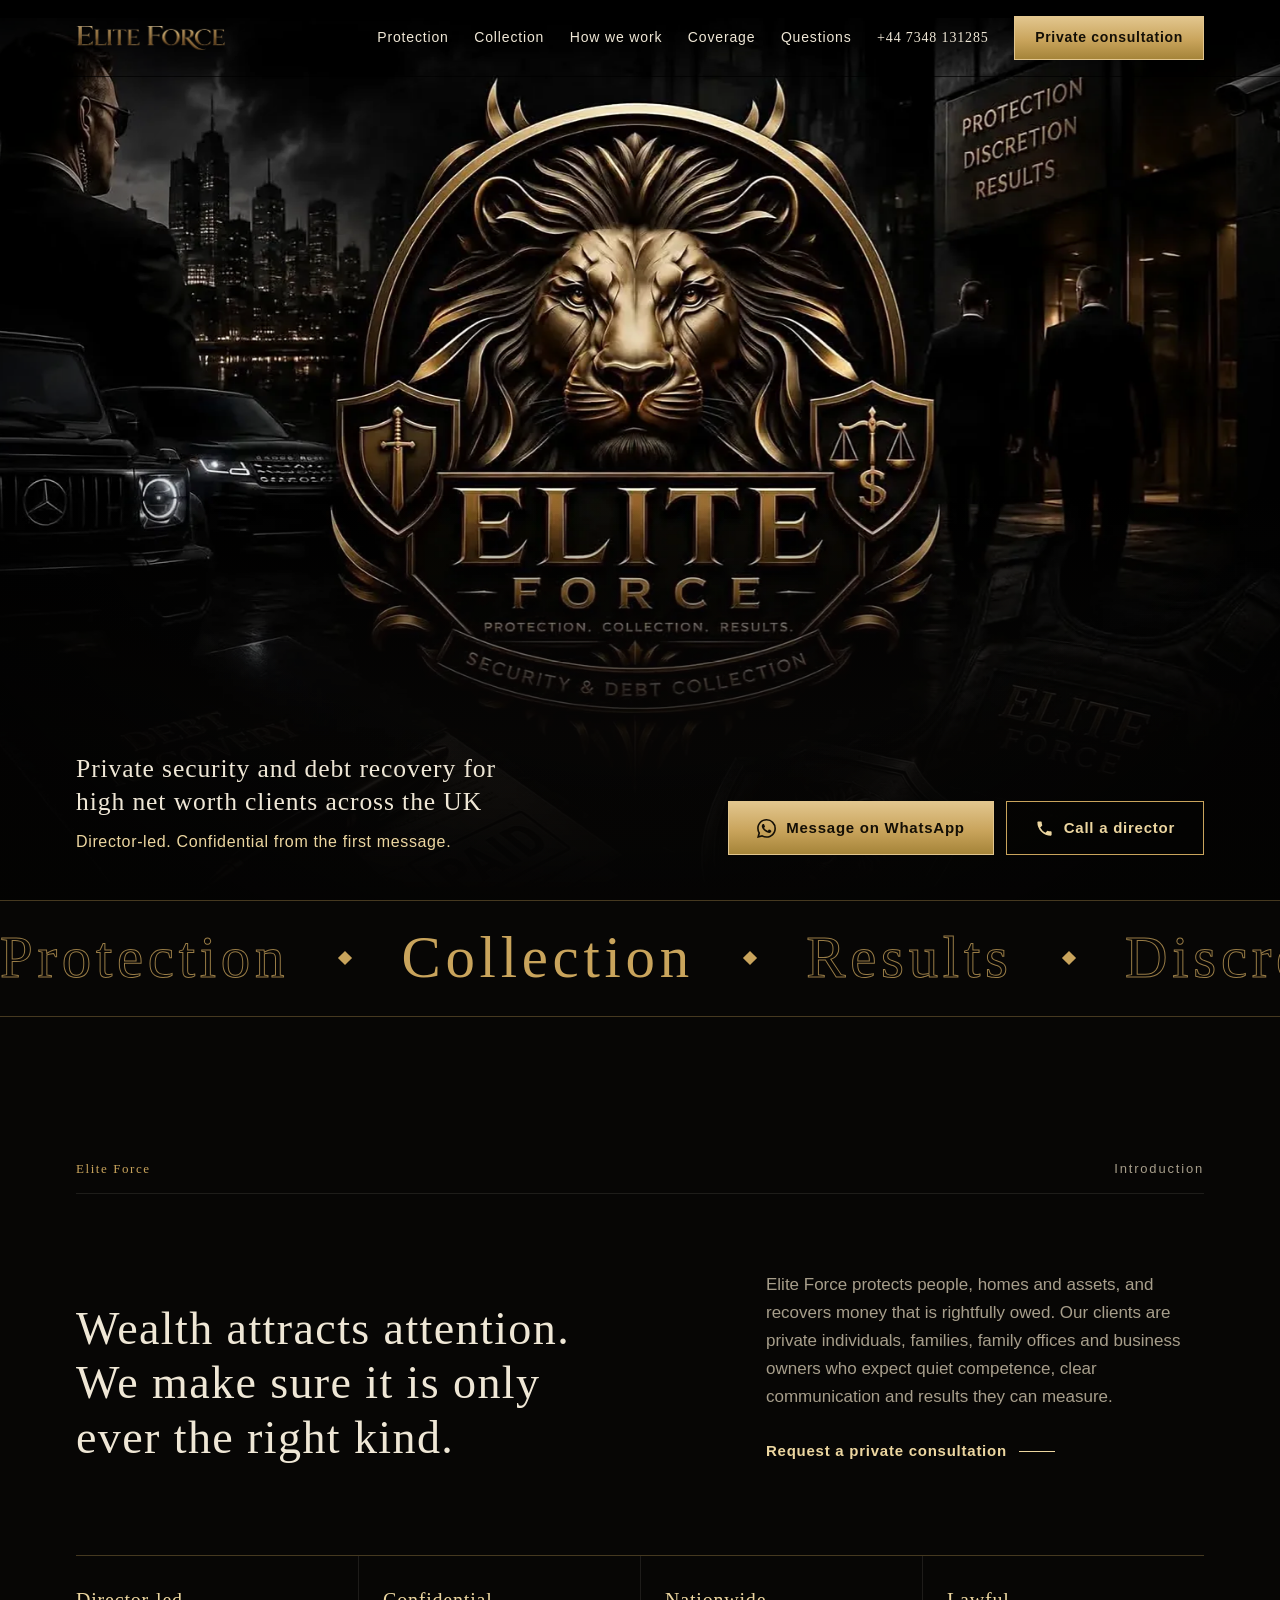
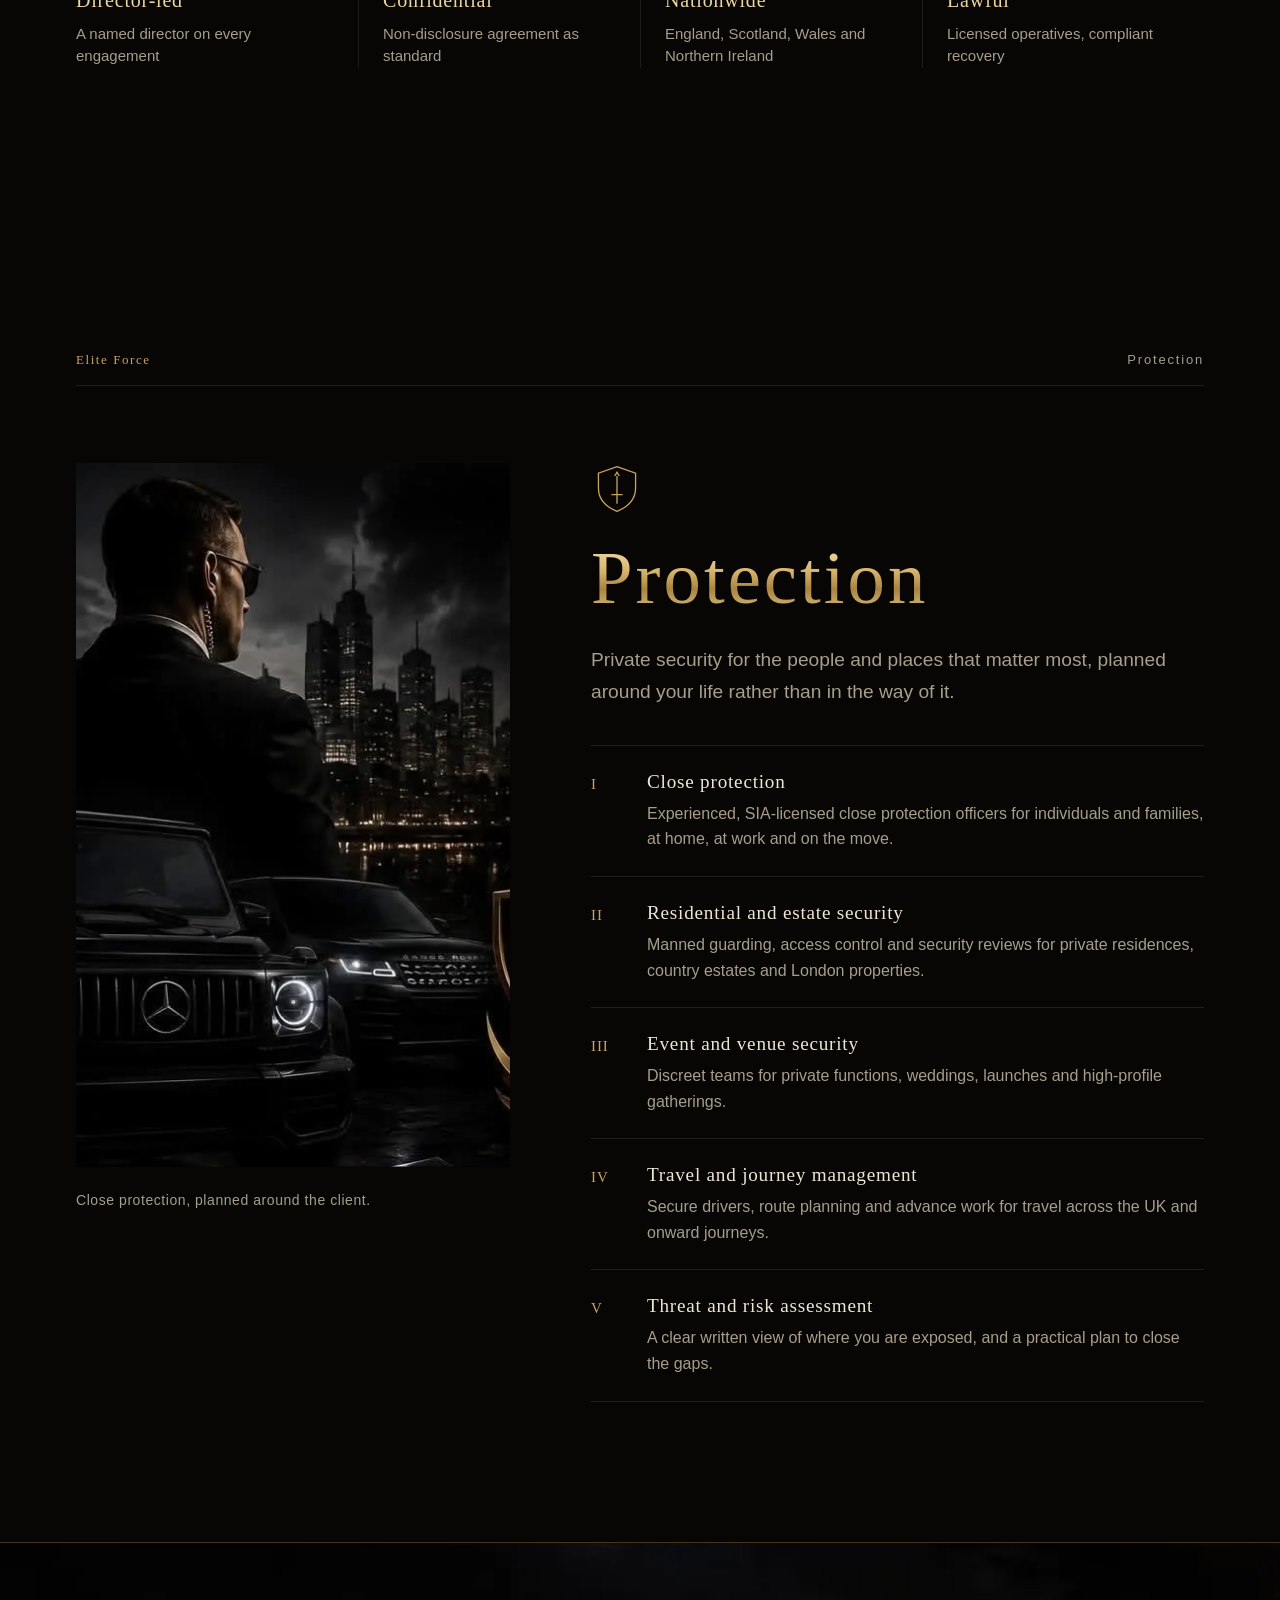
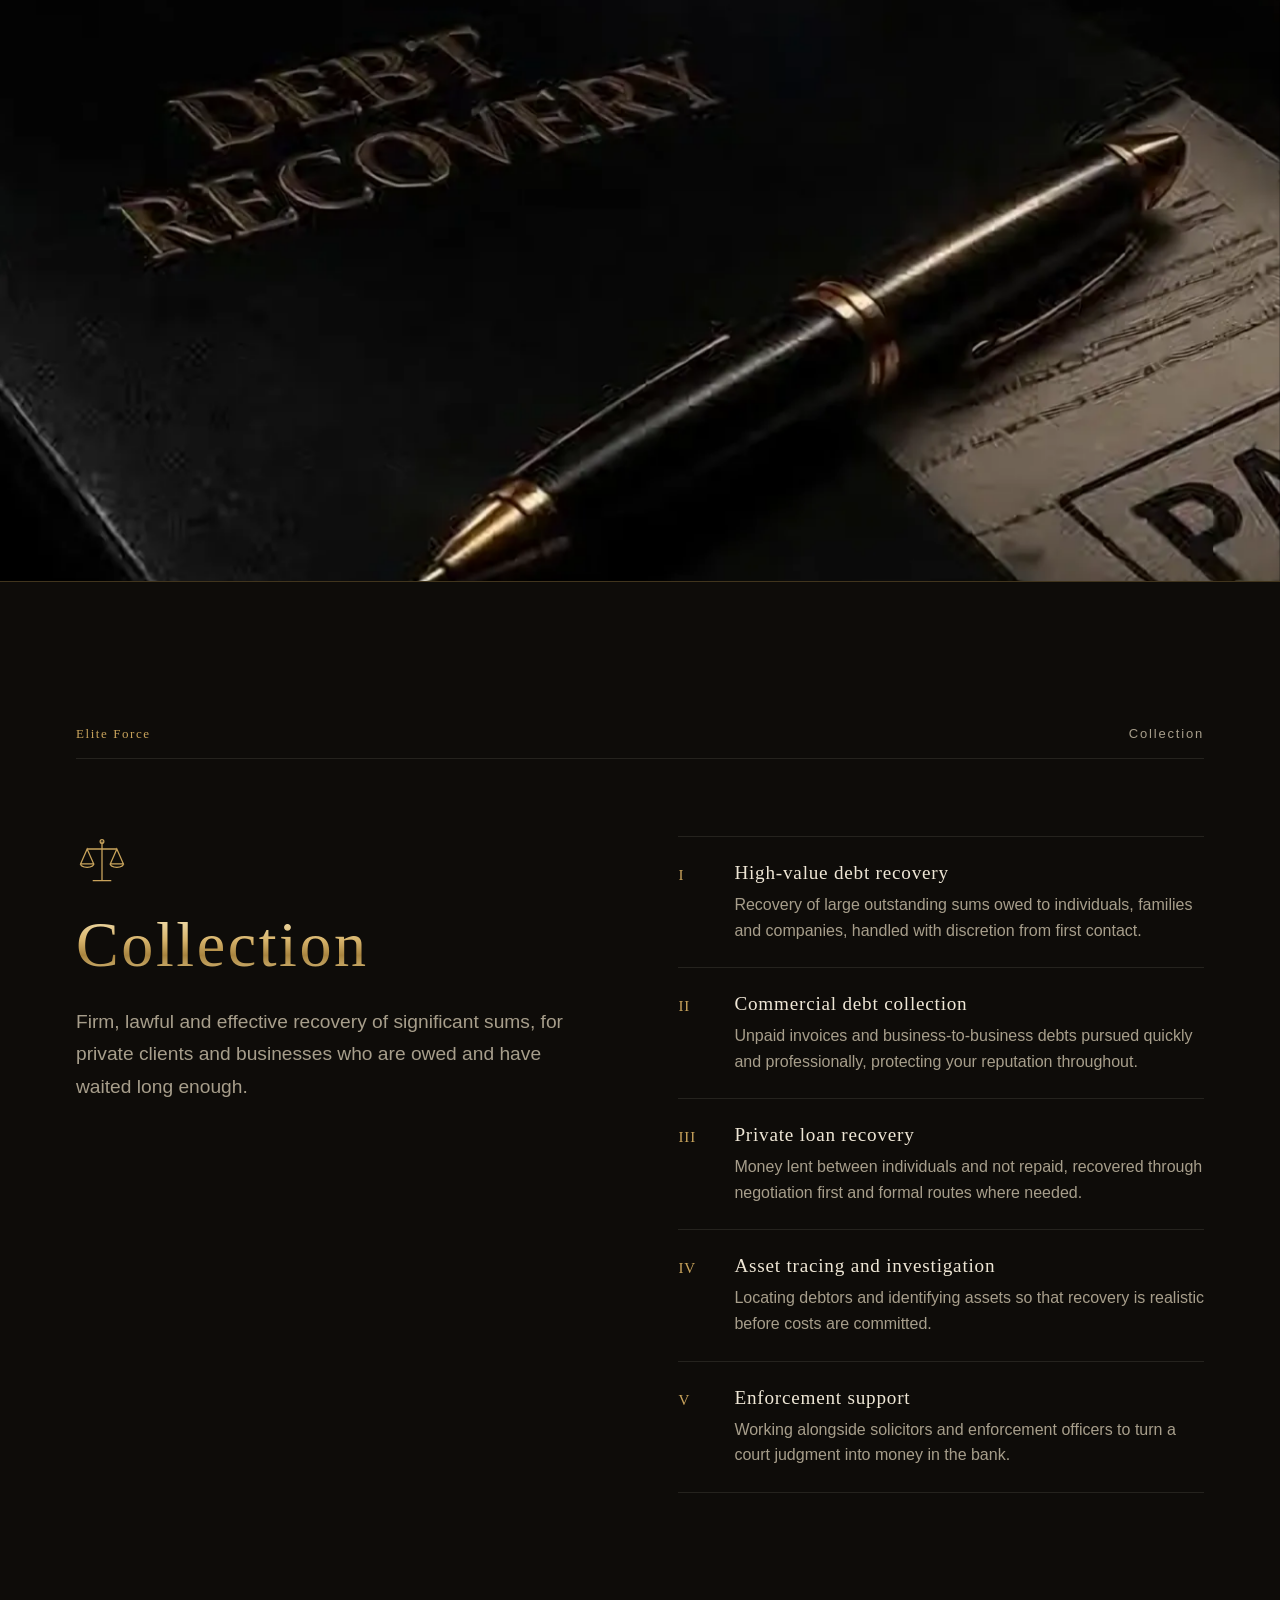
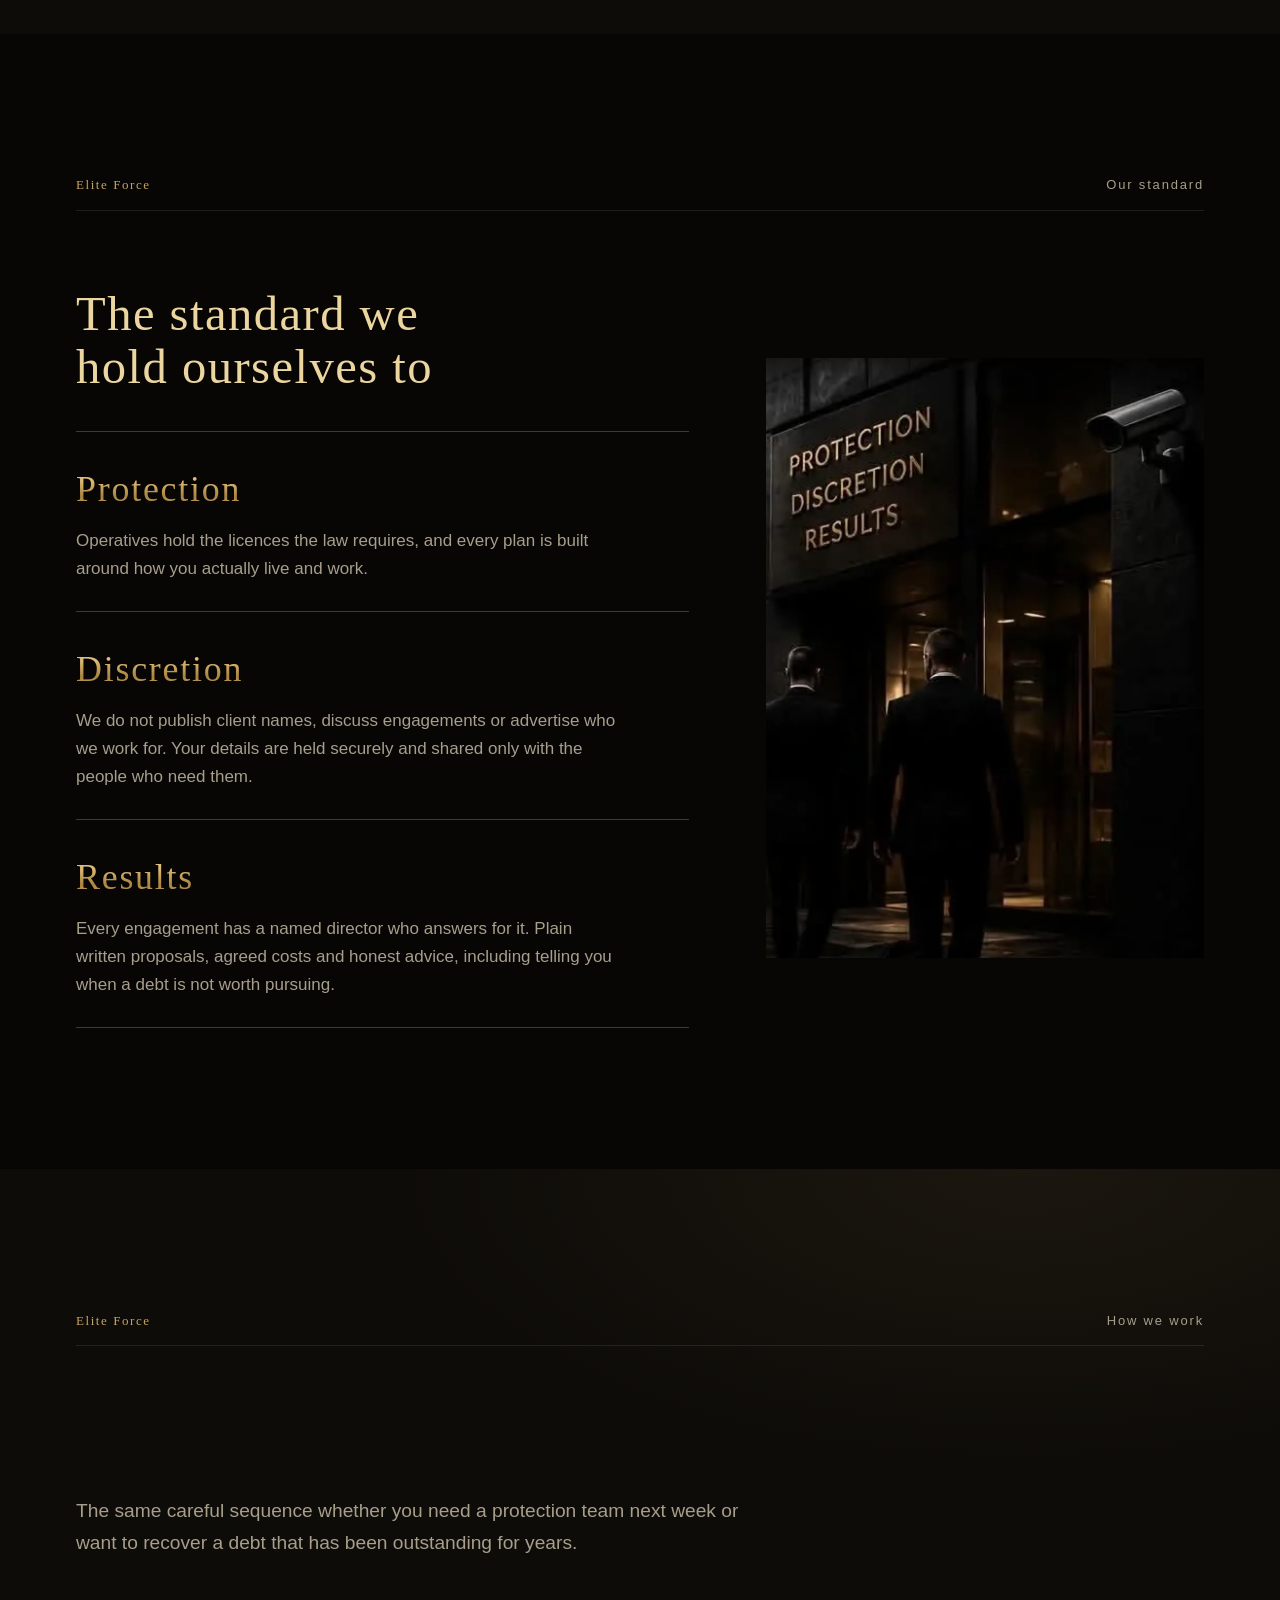
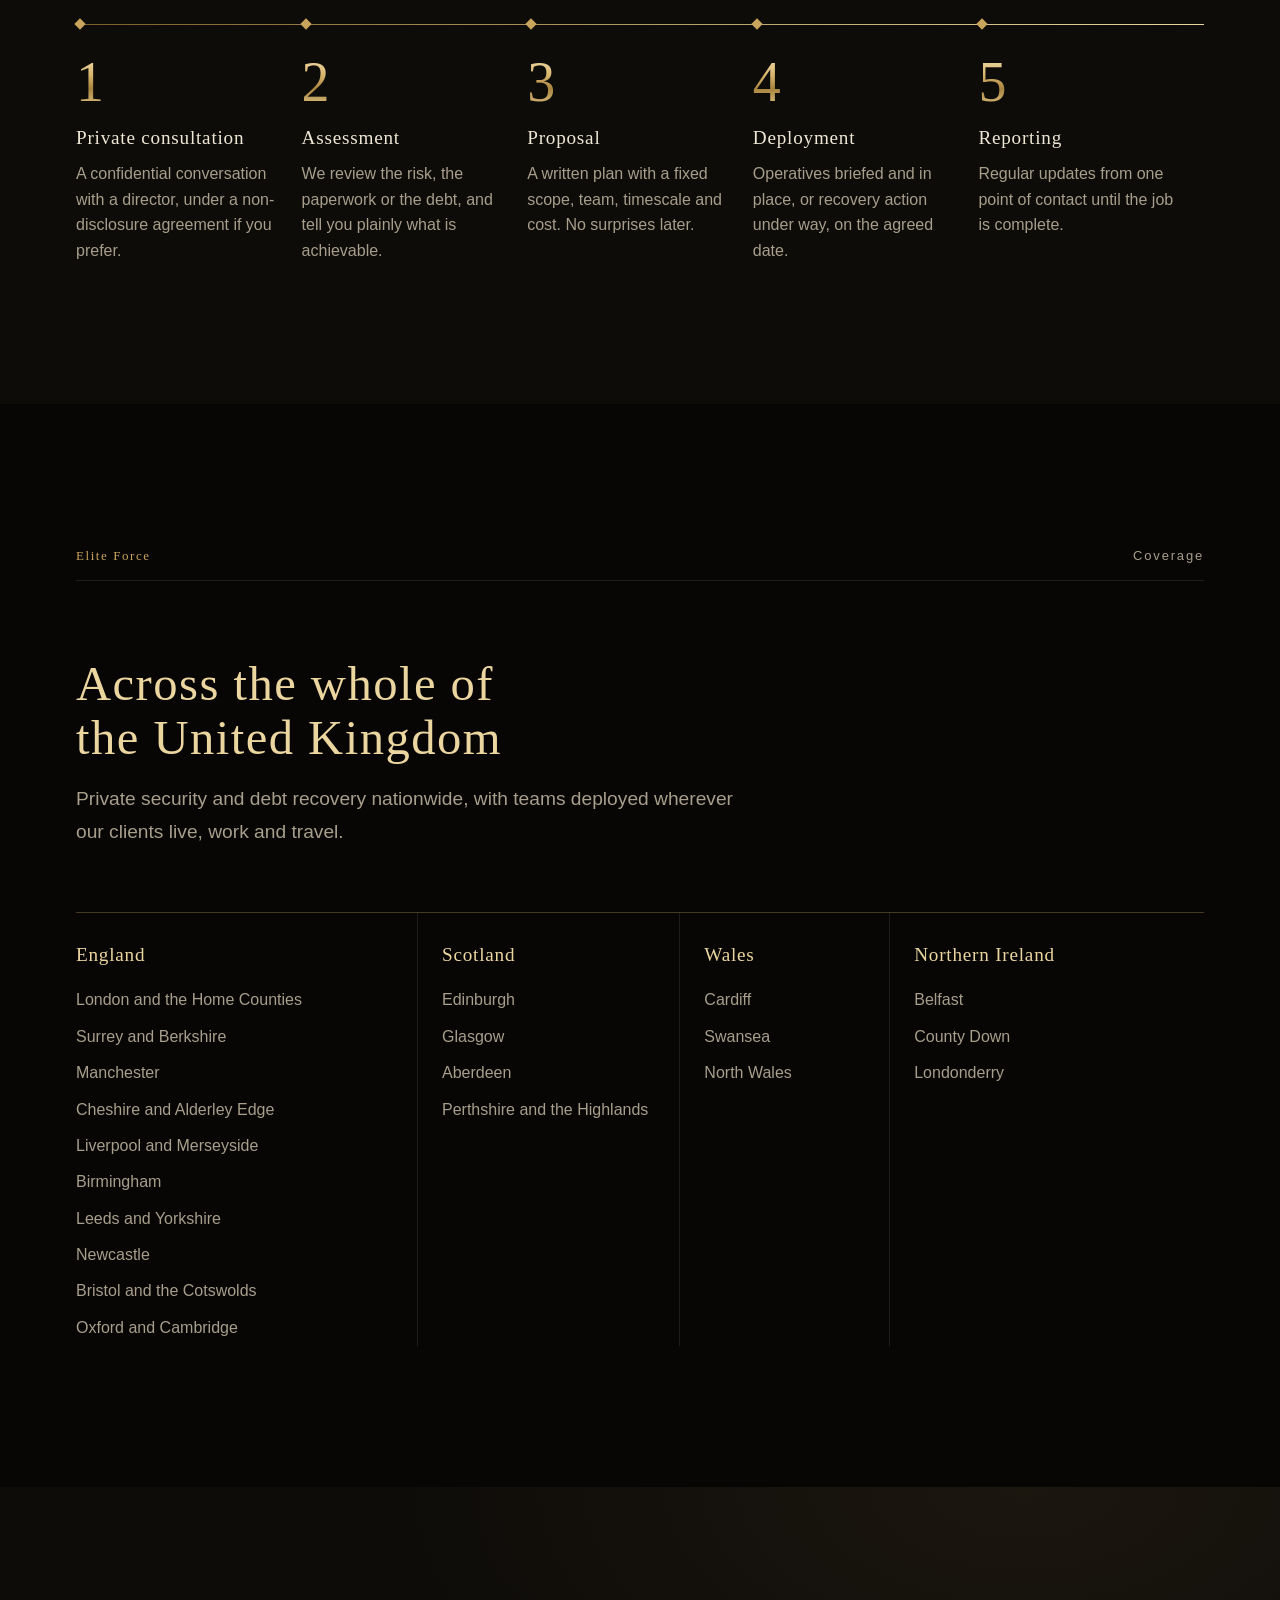
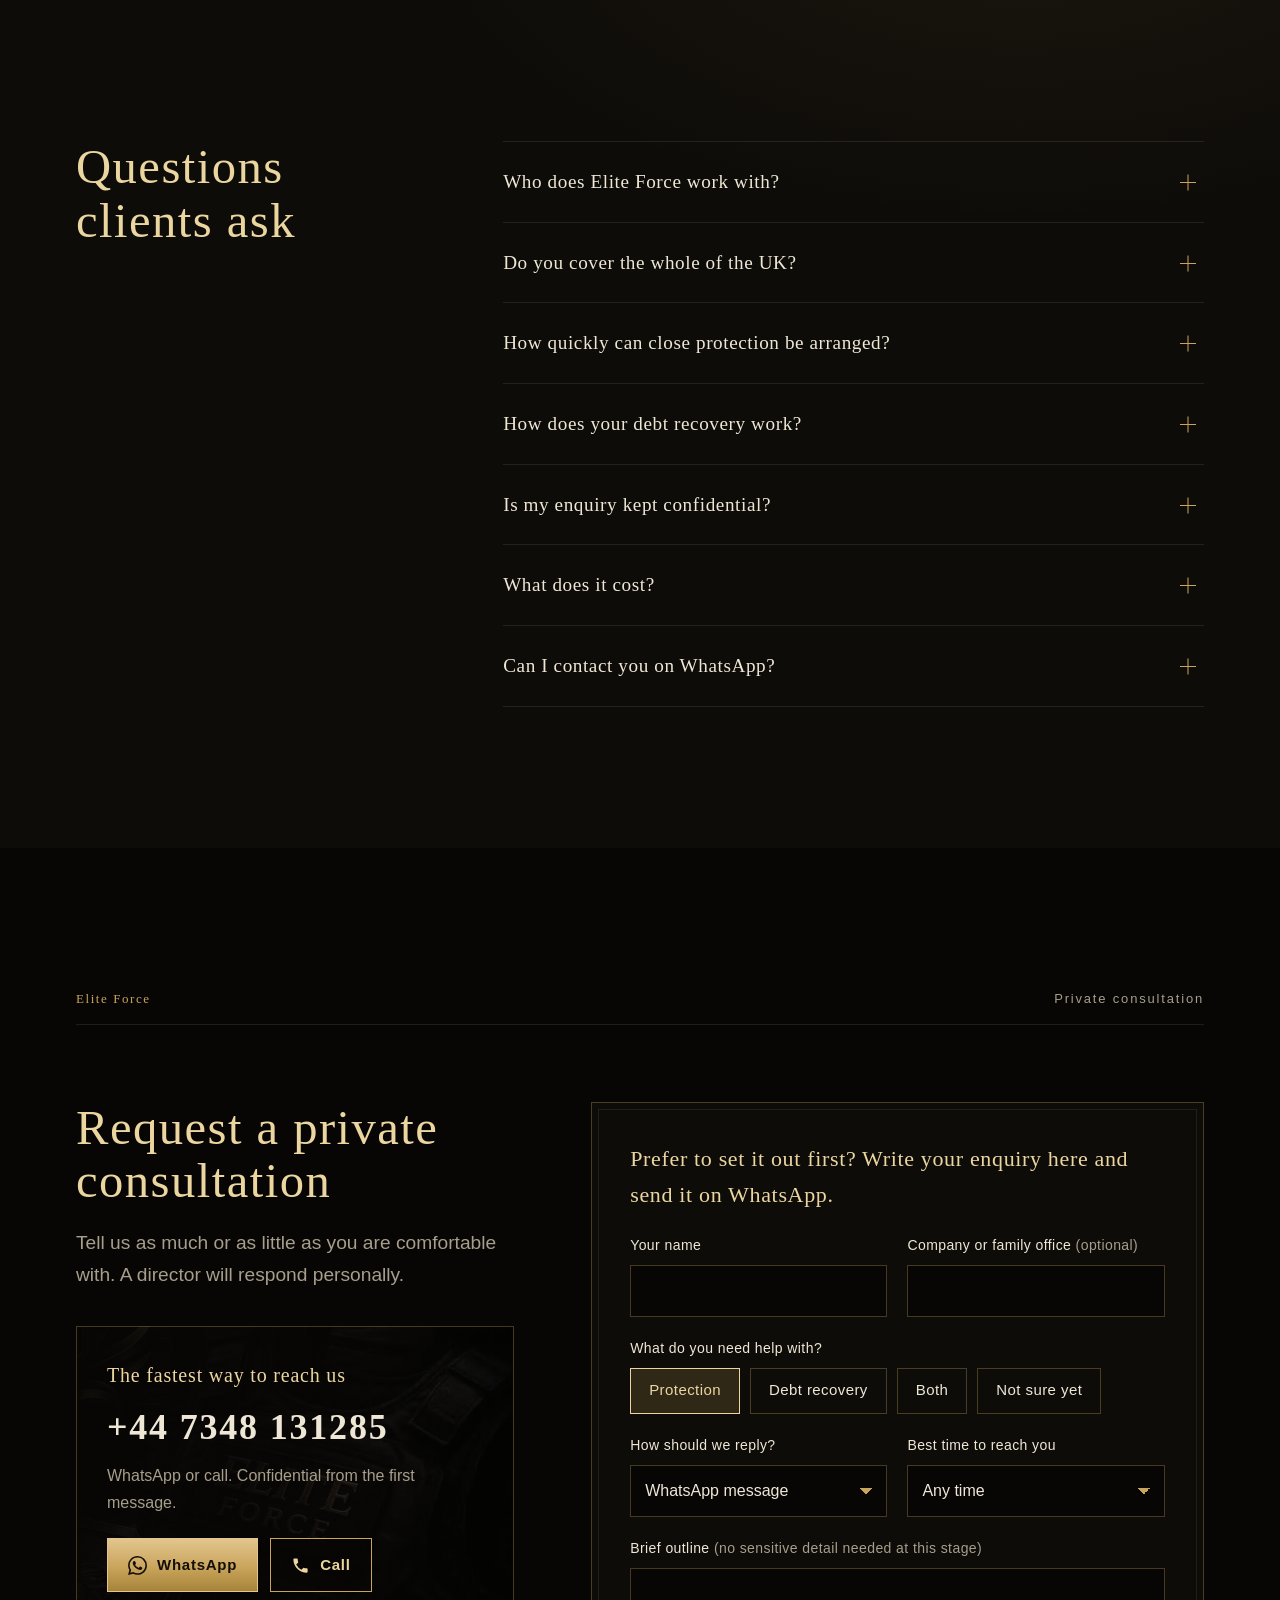
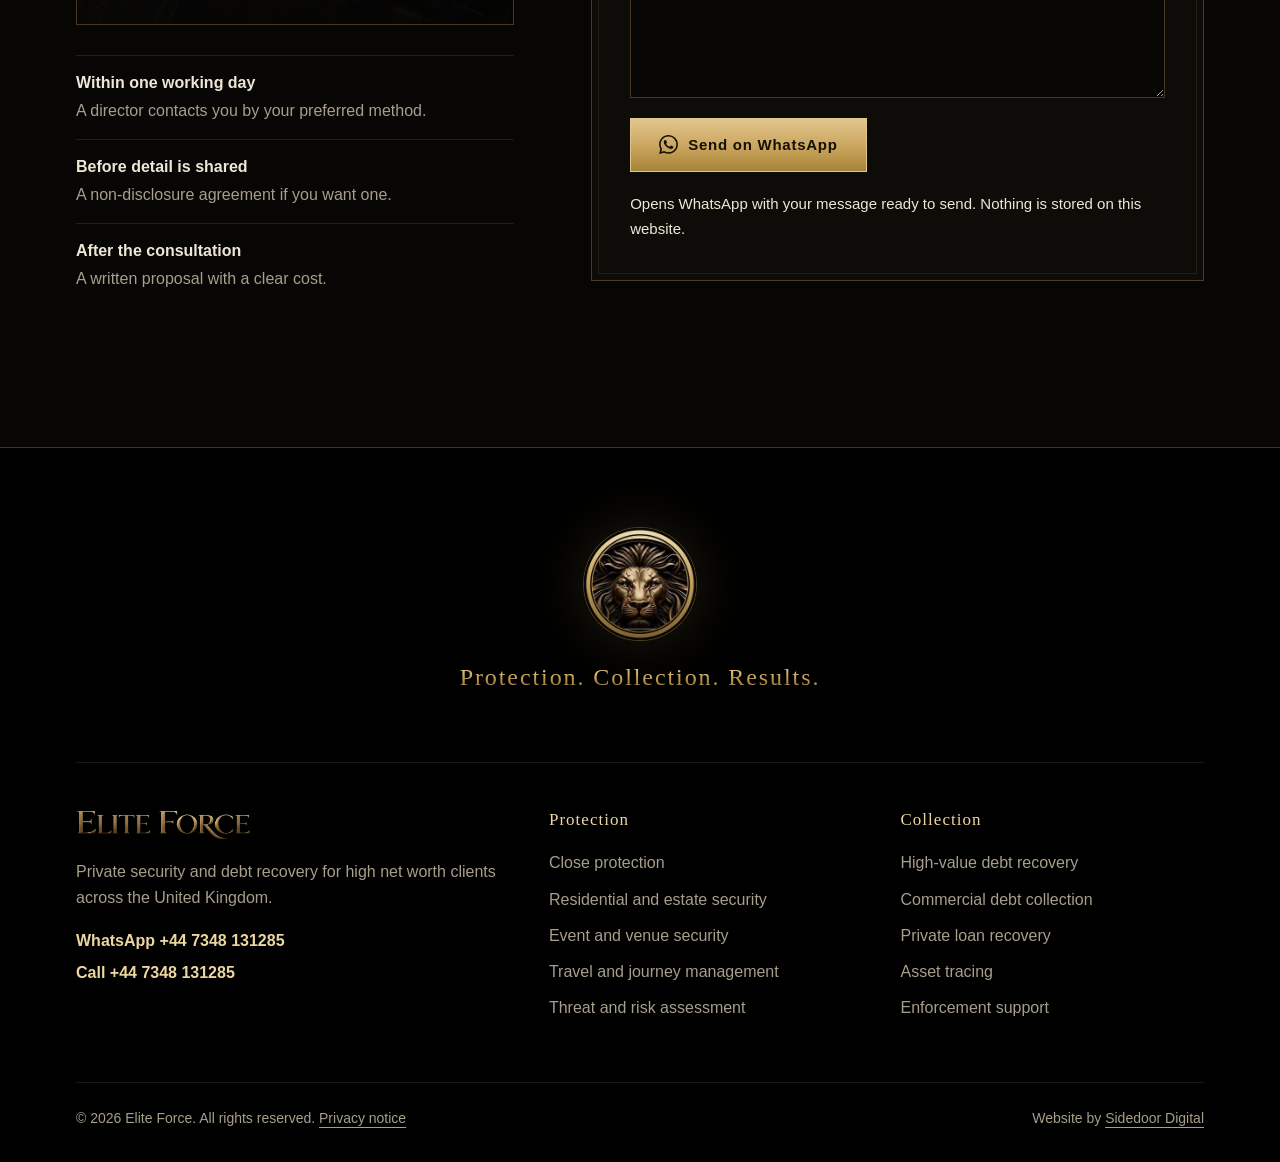
==== commit a1415466: "ASsdasd" ====
--- a/index.html
+++ b/index.html
@@ -52,13 +52,11 @@
       "logo": "https://eliteforce.site/assets/icon-512.png",
       "image": "https://eliteforce.site/assets/og-image.jpg",
       "telephone": "+447348131285",
-      "email": "enquiries@eliteforce.site",
       "contactPoint": {
         "@type": "ContactPoint",
         "telephone": "+447348131285",
         "contactType": "customer service",
-        "email": "enquiries@eliteforce.site",
-        "areaServed": "GB",
+          "areaServed": "GB",
         "availableLanguage": "English"
       },
       "slogan": "Protection. Collection. Results.",
@@ -127,7 +125,7 @@
         { "@type": "Question", "name": "How does your debt recovery work?", "acceptedAnswer": { "@type": "Answer", "text": "Every case starts with a review of the debt and the paperwork behind it, followed by tracing where needed, direct negotiation with the debtor and, if required, support through the formal legal and enforcement process. All recovery is carried out lawfully and professionally." } },
         { "@type": "Question", "name": "Is my enquiry kept confidential?", "acceptedAnswer": { "@type": "Answer", "text": "Yes. Enquiries are read only by a director, and a confidentiality agreement can be signed before any detail of your situation is shared." } },
         { "@type": "Question", "name": "What does it cost?", "acceptedAnswer": { "@type": "Answer", "text": "Every engagement is priced to the requirement. Security is quoted on the team, duration and risk level. Debt recovery can be arranged on a fixed fee or a percentage of the sum recovered, agreed in writing before work begins." } },
-        { "@type": "Question", "name": "Can I contact Elite Force on WhatsApp?", "acceptedAnswer": { "@type": "Answer", "text": "Yes. Message +44 7348 131285 on WhatsApp to start a confidential conversation with a director. You can also call the same number or email enquiries@eliteforce.site." } }
+        { "@type": "Question", "name": "Can I contact Elite Force on WhatsApp?", "acceptedAnswer": { "@type": "Answer", "text": "Yes. Message +44 7348 131285 on WhatsApp to start a confidential conversation with a director. You can also call the same number." } }
       ]
     }
   ]
@@ -141,7 +139,6 @@
 <svg width="0" height="0" style="position:absolute" aria-hidden="true">
   <symbol id="i-wa" viewBox="0 0 24 24"><path d="M17.472 14.382c-.297-.149-1.758-.867-2.03-.967-.273-.099-.471-.148-.67.15-.197.297-.767.966-.94 1.164-.173.199-.347.223-.644.075-.297-.15-1.255-.463-2.39-1.475-.883-.788-1.48-1.761-1.653-2.059-.173-.297-.018-.458.13-.606.134-.133.298-.347.446-.52.149-.174.198-.298.298-.497.099-.198.05-.371-.025-.52-.075-.149-.669-1.612-.916-2.207-.242-.579-.487-.5-.669-.51-.173-.008-.371-.01-.57-.01-.198 0-.52.074-.792.372-.272.297-1.04 1.016-1.04 2.479 0 1.462 1.065 2.875 1.213 3.074.149.198 2.096 3.2 5.077 4.487.709.306 1.262.489 1.694.625.712.227 1.36.195 1.871.118.571-.085 1.758-.719 2.006-1.413.248-.694.248-1.289.173-1.413-.074-.124-.272-.198-.57-.347m-5.421 7.403h-.004a9.87 9.87 0 01-5.031-1.378l-.361-.214-3.741.982.998-3.648-.235-.374a9.86 9.86 0 01-1.51-5.26c.001-5.45 4.436-9.884 9.888-9.884 2.64 0 5.122 1.03 6.988 2.898a9.825 9.825 0 012.893 6.994c-.003 5.45-4.437 9.884-9.885 9.884m8.413-18.297A11.815 11.815 0 0012.05 0C5.495 0 .16 5.335.157 11.892c0 2.096.547 4.142 1.588 5.945L.057 24l6.305-1.654a11.882 11.882 0 005.683 1.448h.005c6.554 0 11.89-5.335 11.893-11.893a11.821 11.821 0 00-3.48-8.413Z"/></symbol>
   <symbol id="i-phone" viewBox="0 0 24 24"><path d="M6.6 10.8a15.1 15.1 0 006.6 6.6l2.2-2.2c.3-.3.7-.4 1-.2 1.1.4 2.3.6 3.6.6.6 0 1 .4 1 1V20c0 .6-.4 1-1 1A17 17 0 013 4c0-.6.4-1 1-1h3.5c.6 0 1 .4 1 1 0 1.3.2 2.5.6 3.6.1.3 0 .7-.2 1L6.6 10.8Z"/></symbol>
-  <symbol id="i-mail" viewBox="0 0 24 24"><path d="M3 5h18v14H3V5Zm2 2v.3l7 4.7 7-4.7V7H5Zm14 2.7-7 4.6-7-4.6V17h14V9.7Z"/></symbol>
 </svg>
 
 <header class="site-header" id="top">
@@ -348,7 +345,7 @@
           <details><summary>How does your debt recovery work?</summary><div class="faq-body"><p>Every case starts with a review of the debt and the paperwork behind it, followed by tracing where needed, direct negotiation with the debtor and, if required, support through the formal legal and enforcement process. All recovery is carried out lawfully and professionally.</p></div></details>
           <details><summary>Is my enquiry kept confidential?</summary><div class="faq-body"><p>Yes. Enquiries are read only by a director, and a confidentiality agreement can be signed before any detail of your situation is shared.</p></div></details>
           <details><summary>What does it cost?</summary><div class="faq-body"><p>Every engagement is priced to the requirement. Security is quoted on the team, duration and risk level. Debt recovery can be arranged on a fixed fee or a percentage of the sum recovered, agreed in writing before work begins.</p></div></details>
-          <details><summary>Can I contact you on WhatsApp?</summary><div class="faq-body"><p>Yes. Message +44 7348 131285 on WhatsApp and a director will pick up the conversation. You can also call the same number or email enquiries@eliteforce.site.</p></div></details>
+          <details><summary>Can I contact you on WhatsApp?</summary><div class="faq-body"><p>Yes. Message +44 7348 131285 on WhatsApp and a director will pick up the conversation. You can also call the same number.</p></div></details>
         </div>
       </div>
     </div>
@@ -370,7 +367,6 @@
             <div class="btn-row">
               <a class="btn btn-gold" href="https://wa.me/447348131285?text=Hello%20Elite%20Force%2C%20I%27d%20like%20to%20make%20a%20private%20enquiry." target="_blank" rel="noopener"><svg class="ico" aria-hidden="true"><use href="#i-wa"/></svg>WhatsApp</a>
               <a class="btn btn-line" href="tel:+447348131285"><svg class="ico" aria-hidden="true"><use href="#i-phone"/></svg>Call</a>
-              <a class="btn btn-line" href="mailto:enquiries@eliteforce.site"><svg class="ico" aria-hidden="true"><use href="#i-mail"/></svg>Email</a>
             </div>
           </div>
 
@@ -381,8 +377,8 @@
           </ul>
         </div>
 
-        <form class="form reveal" id="enquiry-form" action="/api/enquiry" method="post" novalidate style="--d:1">
-          <p class="form-title">Prefer to write? Send a private enquiry.</p>
+        <form class="form reveal" id="enquiry-form" novalidate style="--d:1">
+          <p class="form-title">Prefer to set it out first? Write your enquiry here and send it on WhatsApp.</p>
           <div class="field">
             <label for="f-name">Your name</label>
             <input id="f-name" name="name" type="text" autocomplete="name" required maxlength="120">
@@ -390,31 +386,22 @@
           <div class="field">
             <label for="f-org">Company or family office <span class="hint">(optional)</span></label>
             <input id="f-org" name="organisation" type="text" autocomplete="organization" maxlength="160">
-          </div>
-          <div class="field">
-            <label for="f-email">Email</label>
-            <input id="f-email" name="email" type="email" autocomplete="email" inputmode="email" required maxlength="200">
-          </div>
-          <div class="field">
-            <label for="f-phone">Phone or WhatsApp <span class="hint">(optional)</span></label>
-            <input id="f-phone" name="phone" type="tel" autocomplete="tel" inputmode="tel" maxlength="40">
           </div>
           <fieldset class="field full">
             <legend>What do you need help with?</legend>
             <div class="choice-row">
               <label class="choice"><input type="radio" name="service" value="Protection" checked><span>Protection</span></label>
-              <label class="choice"><input type="radio" name="service" value="Collection"><span>Debt recovery</span></label>
-              <label class="choice"><input type="radio" name="service" value="Both"><span>Both</span></label>
-              <label class="choice"><input type="radio" name="service" value="Not sure"><span>Not sure yet</span></label>
+              <label class="choice"><input type="radio" name="service" value="Debt recovery"><span>Debt recovery</span></label>
+              <label class="choice"><input type="radio" name="service" value="Protection and debt recovery"><span>Both</span></label>
+              <label class="choice"><input type="radio" name="service" value="Not sure yet"><span>Not sure yet</span></label>
             </div>
           </fieldset>
           <div class="field">
-            <label for="f-contact">Preferred contact</label>
+            <label for="f-contact">How should we reply?</label>
             <select id="f-contact" name="preferred_contact">
-              <option>WhatsApp</option>
+              <option>WhatsApp message</option>
               <option>Phone call</option>
-              <option>Email</option>
-              <option>In person</option>
+              <option>Meet in person</option>
             </select>
           </div>
           <div class="field">
@@ -428,17 +415,11 @@
           </div>
           <div class="field full">
             <label for="f-msg">Brief outline <span class="hint">(no sensitive detail needed at this stage)</span></label>
-            <textarea id="f-msg" name="message" maxlength="3000"></textarea>
-          </div>
-          <div class="hp" aria-hidden="true">
-            <label for="f-web">Leave this empty</label>
-            <input id="f-web" name="website" type="text" tabindex="-1" autocomplete="off">
-          </div>
-          <input type="hidden" name="ts" id="f-ts">
-          <label class="consent"><input type="checkbox" name="consent" value="yes" required><span>I agree to Elite Force contacting me about this enquiry, as set out in the <a href="/privacy">privacy notice</a>.</span></label>
+            <textarea id="f-msg" name="message" maxlength="1500"></textarea>
+          </div>
           <div class="form-actions">
-            <button class="btn btn-gold" type="submit">Send enquiry</button>
-            <p class="form-status" id="form-status" role="status" aria-live="polite"></p>
+            <button class="btn btn-gold" type="submit"><svg class="ico" aria-hidden="true"><use href="#i-wa"/></svg>Send on WhatsApp</button>
+            <p class="form-status" id="form-status" role="status" aria-live="polite">Opens WhatsApp with your message ready to send. Nothing is stored on this website.</p>
           </div>
         </form>
       </div>
@@ -457,7 +438,7 @@
       <div>
         <img class="footer-mark" src="/assets/wordmark.webp" alt="Elite Force" width="1200" height="193" loading="lazy">
         <p>Private security and debt recovery for high net worth clients across the United Kingdom.</p>
-        <p class="footer-contact"><a href="https://wa.me/447348131285" target="_blank" rel="noopener">WhatsApp +44 7348 131285</a><a href="mailto:enquiries@eliteforce.site">enquiries@eliteforce.site</a></p>
+        <p class="footer-contact"><a href="https://wa.me/447348131285" target="_blank" rel="noopener">WhatsApp +44 7348 131285</a><a href="tel:+447348131285">Call +44 7348 131285</a></p>
       </div>
       <div>
         <h2>Protection</h2>
--- a/assets/brochure.css
+++ b/assets/brochure.css
@@ -500,8 +500,7 @@
   .form { grid-template-columns: 1fr; padding: 24px 18px; gap: 18px; }
   .form .btn[type="submit"] { width: 100%; }
   .wa-card { padding: 26px 20px; }
-  .wa-card .btn-row { display: grid; grid-template-columns: 1fr 1fr; gap: 10px; }
-  .wa-card .btn-row .btn:first-child { grid-column: 1 / -1; }
+  .wa-card .btn-row { display: grid; grid-template-columns: 1.5fr 1fr; gap: 10px; }
   .wa-card .btn { padding: 0 8px; font-size: 14px; gap: 8px; }
   .footer-grid { grid-template-columns: 1fr 1fr; gap: 36px 24px; }
   .footer-crest { margin-bottom: 48px; }
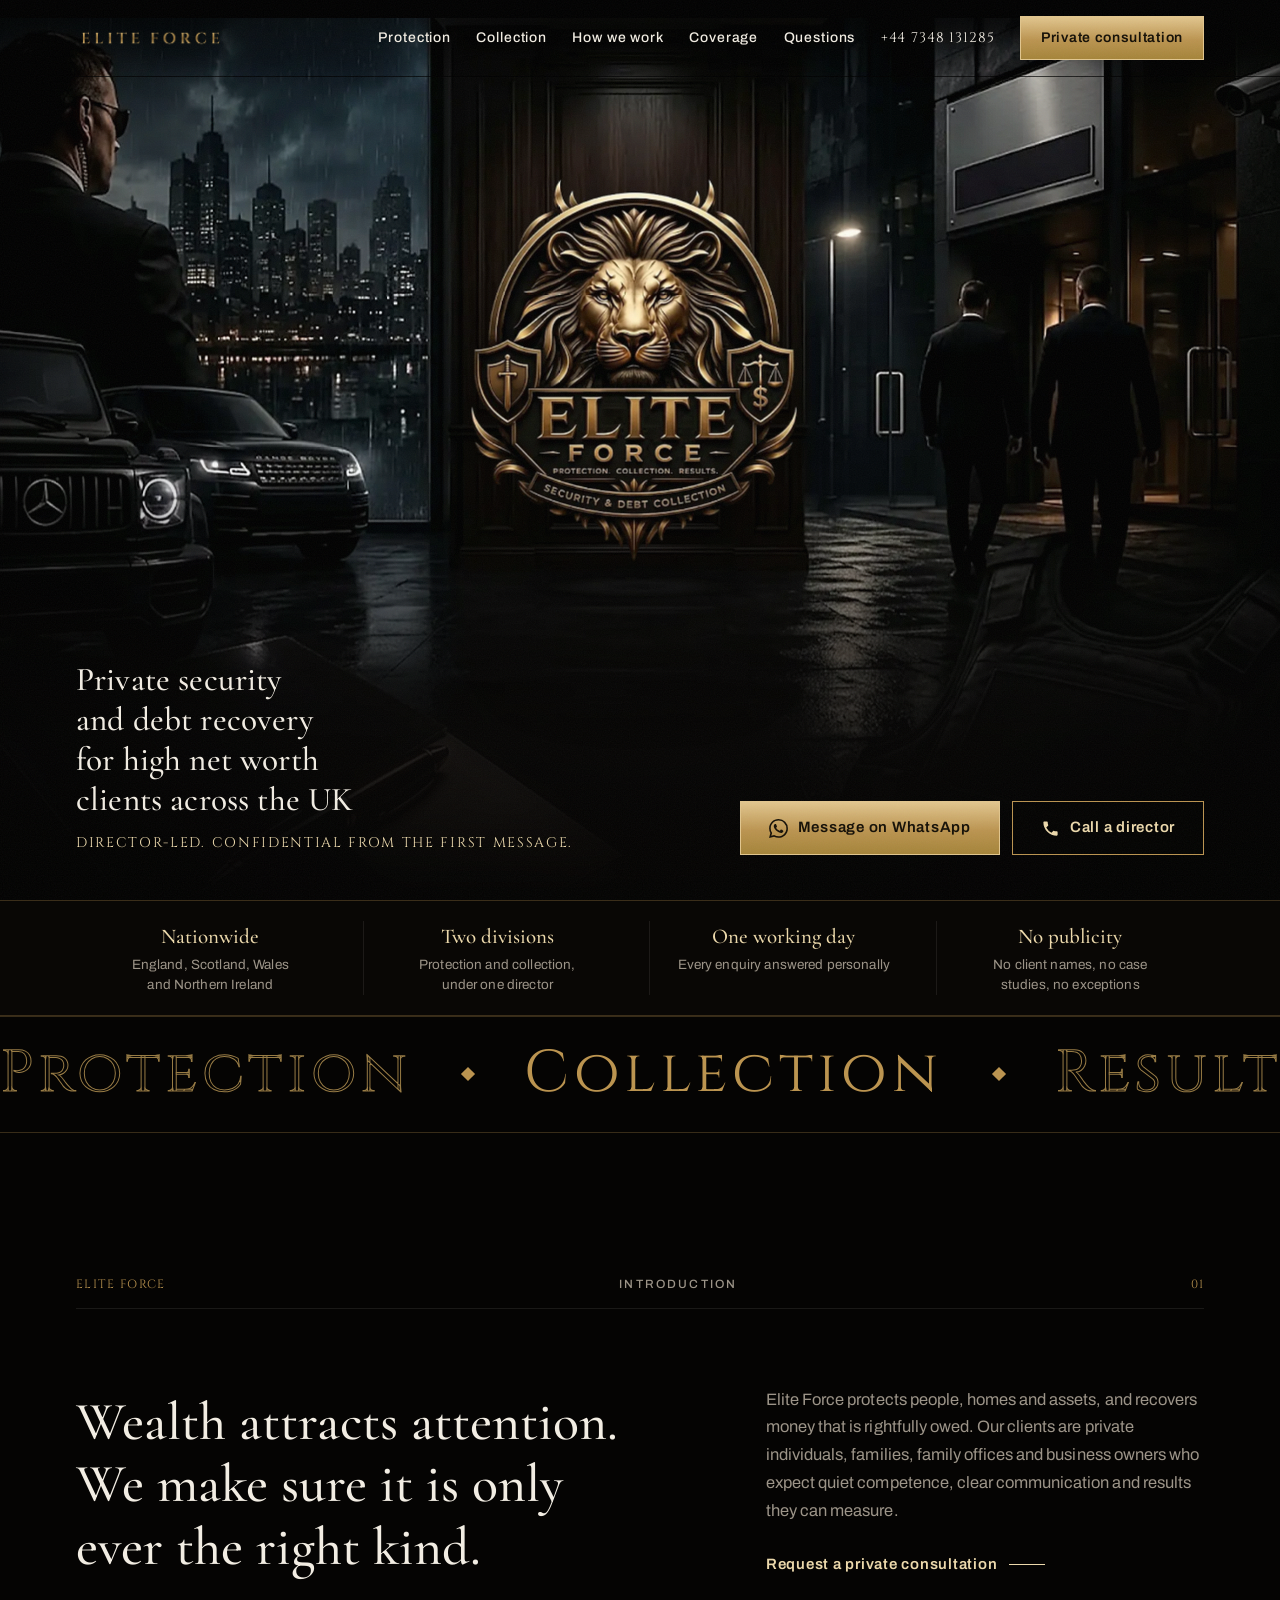
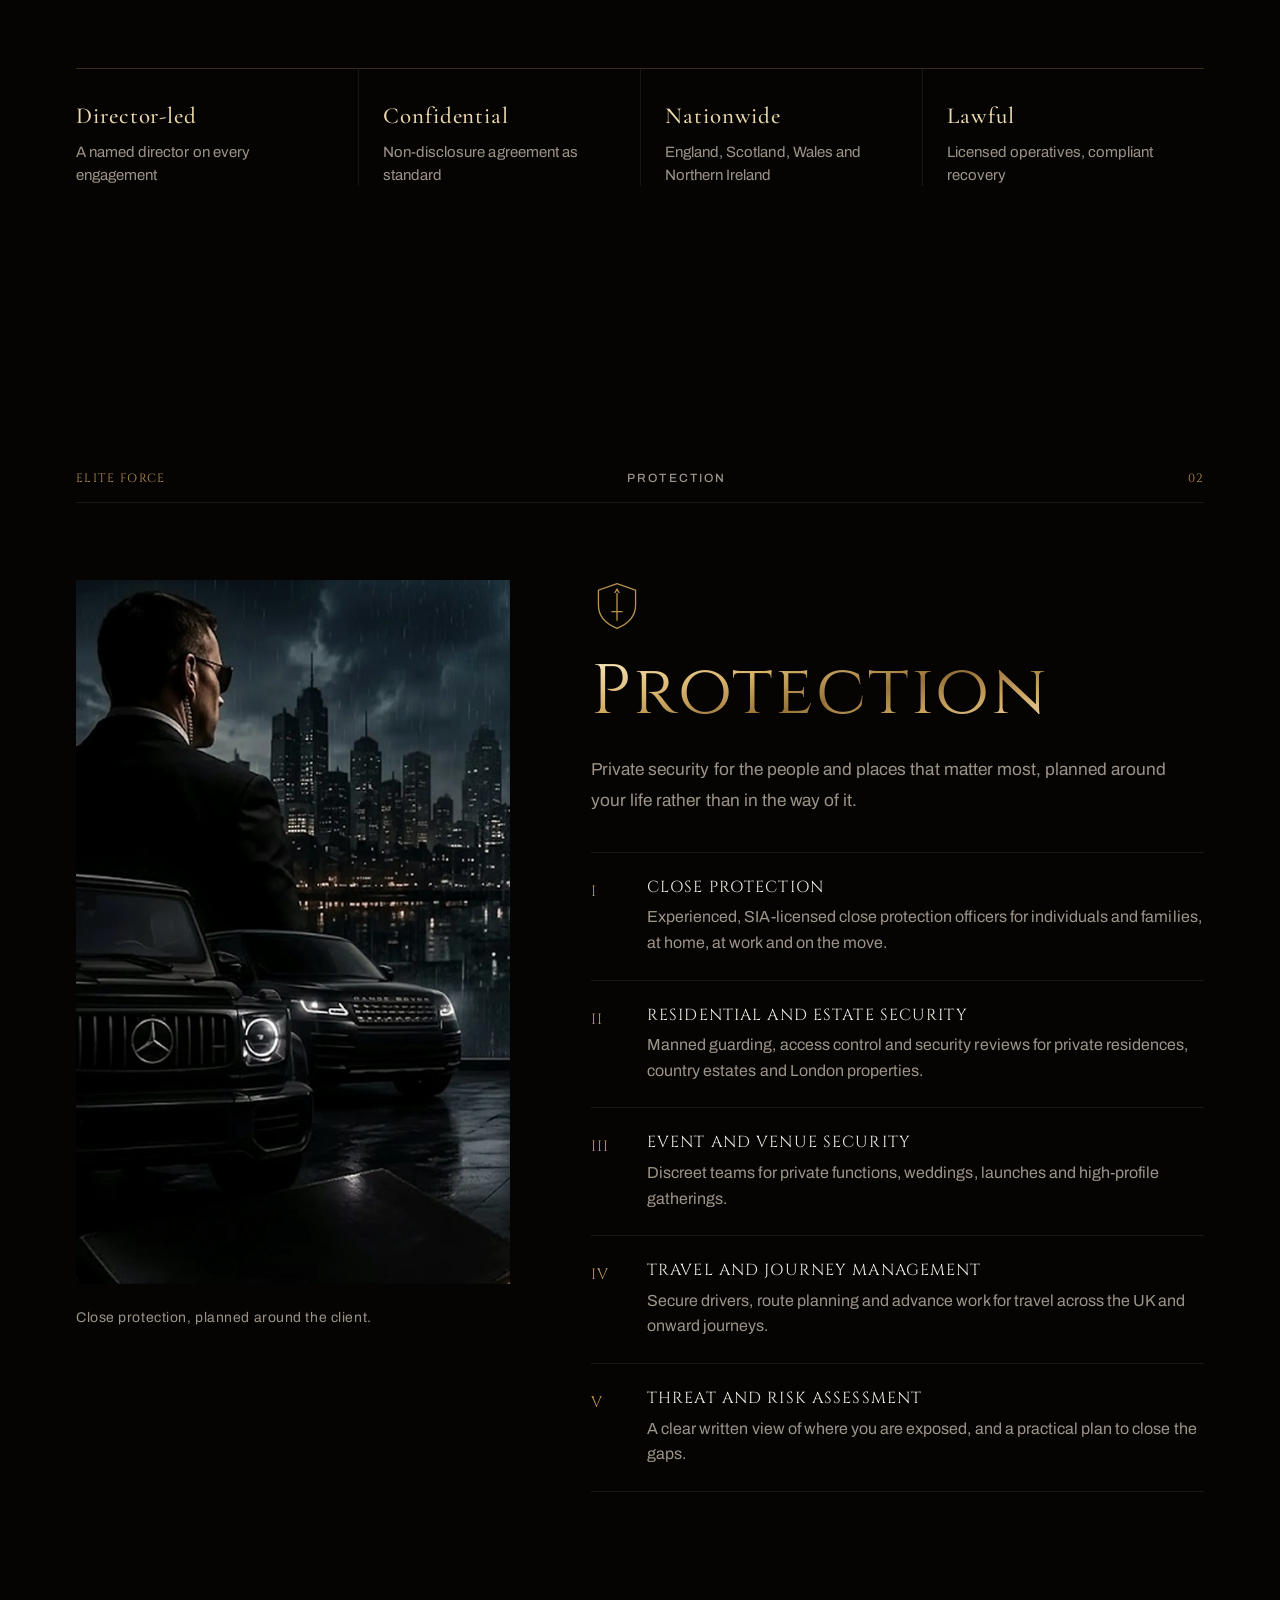
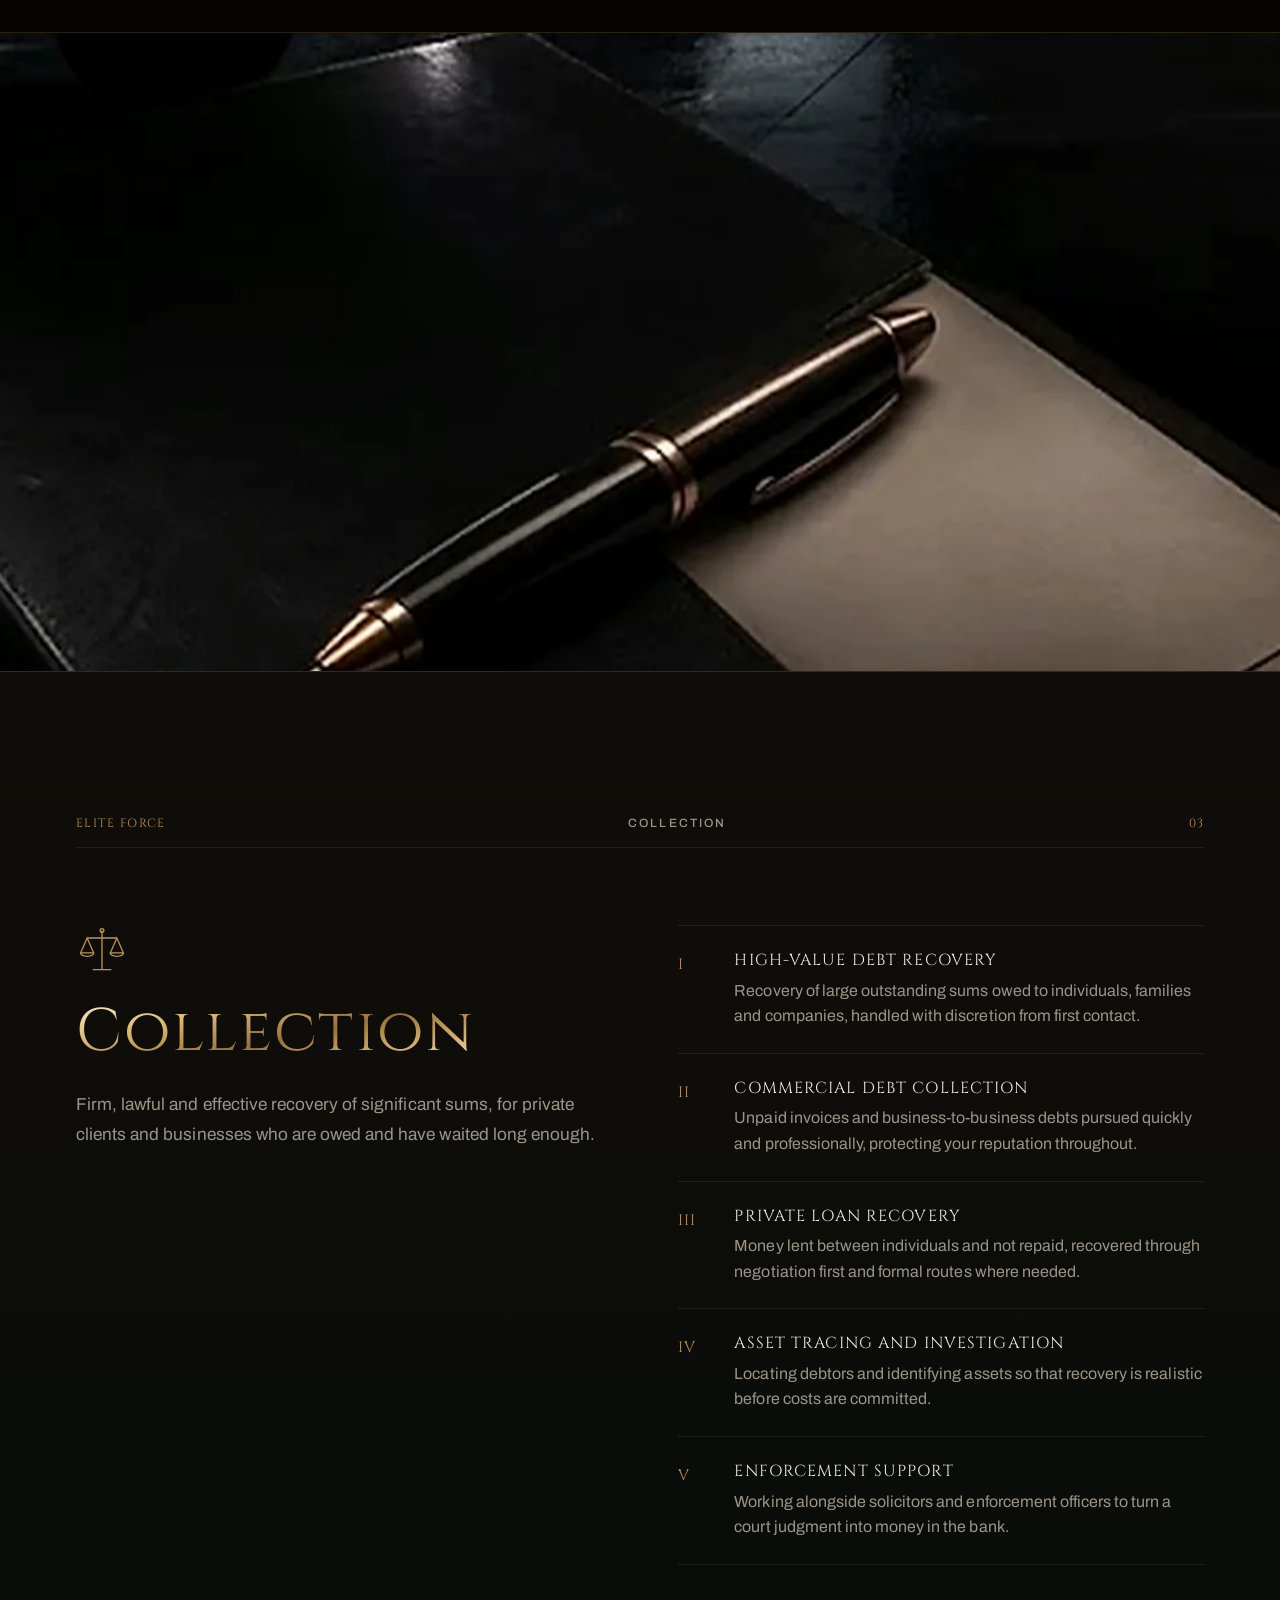
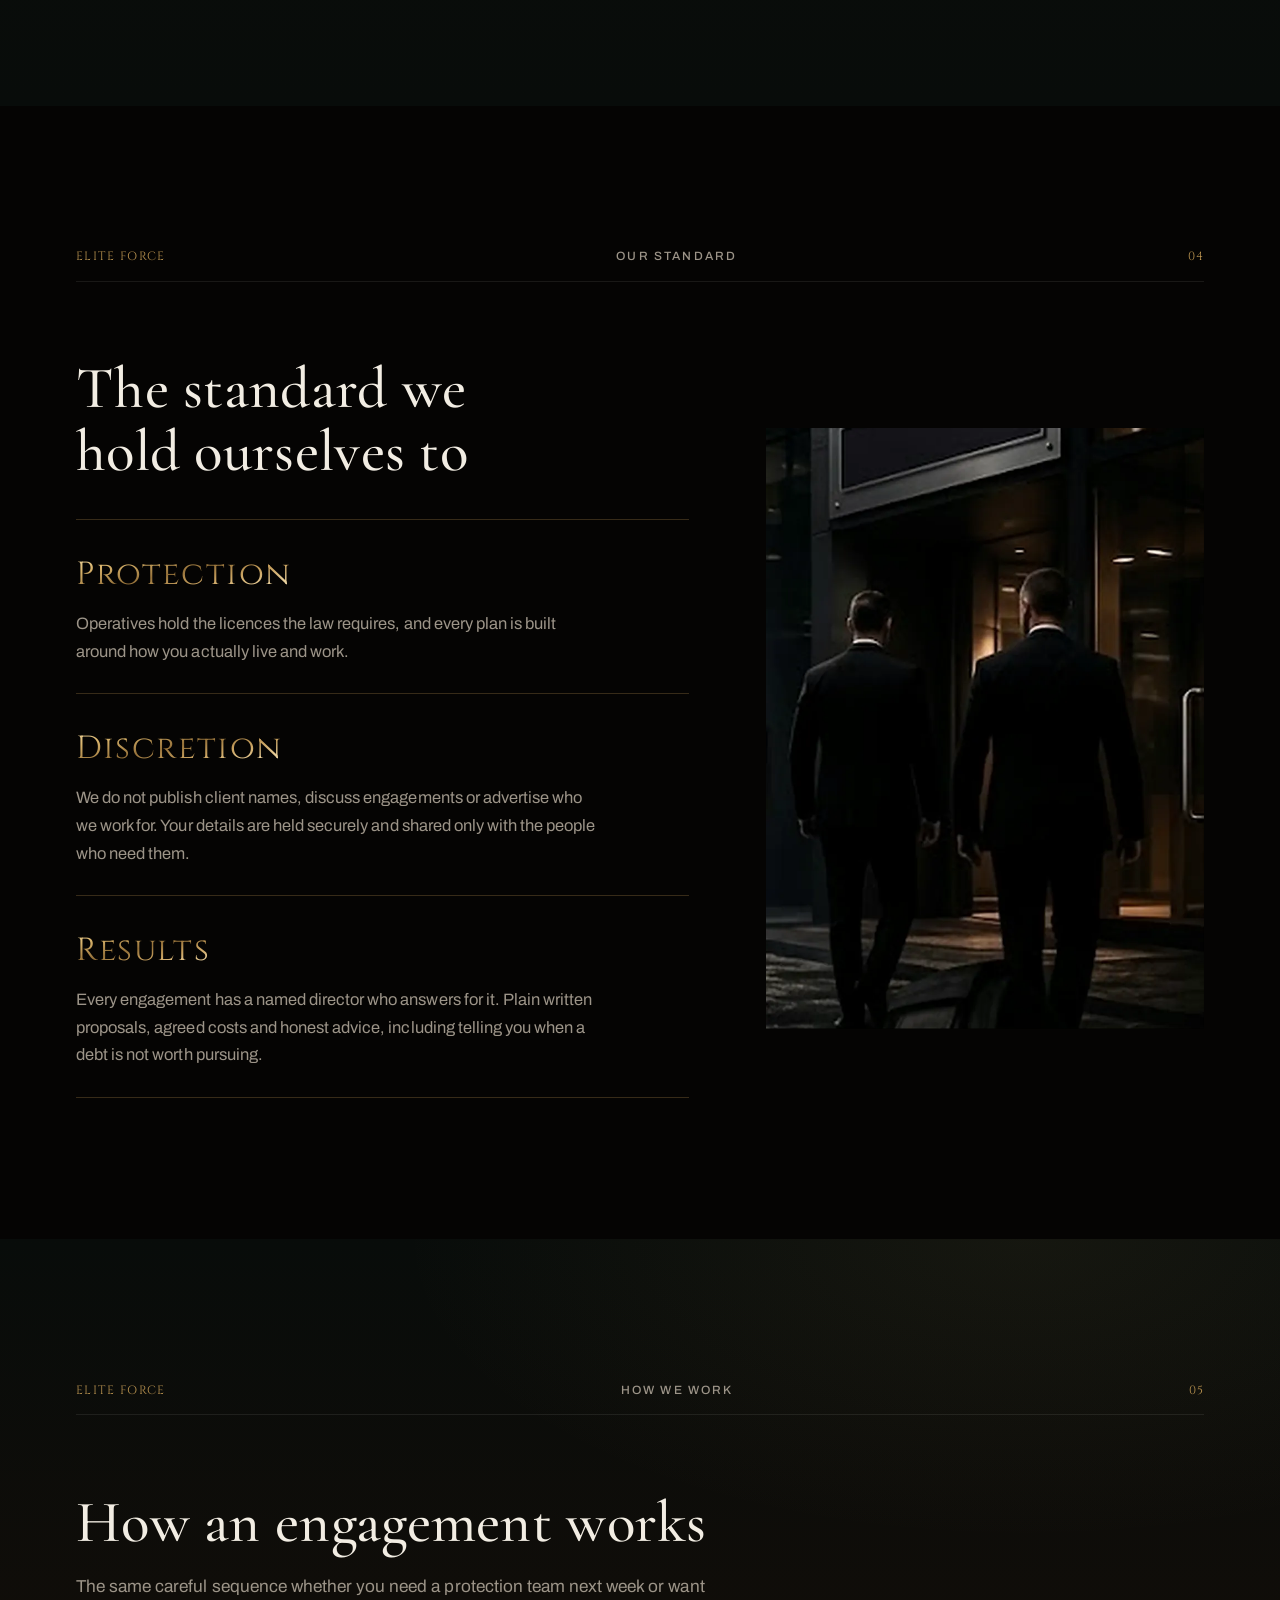
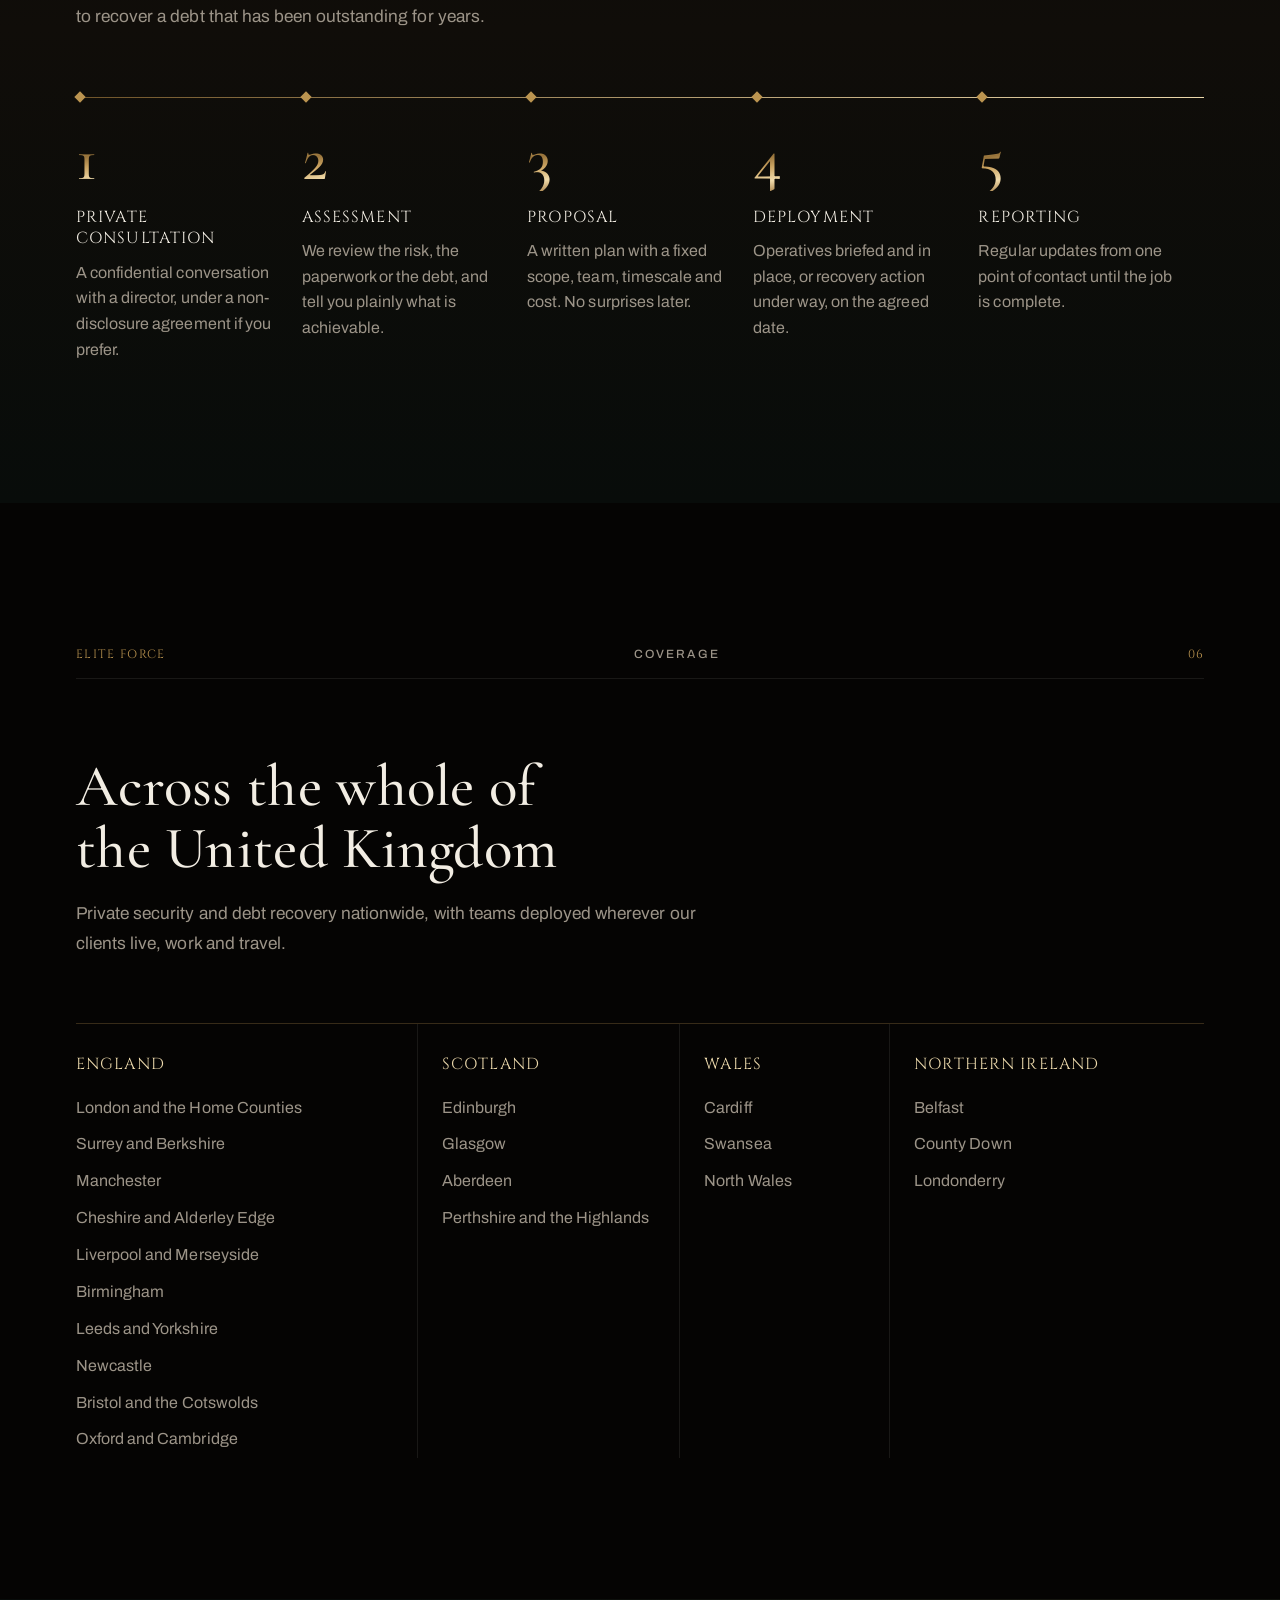
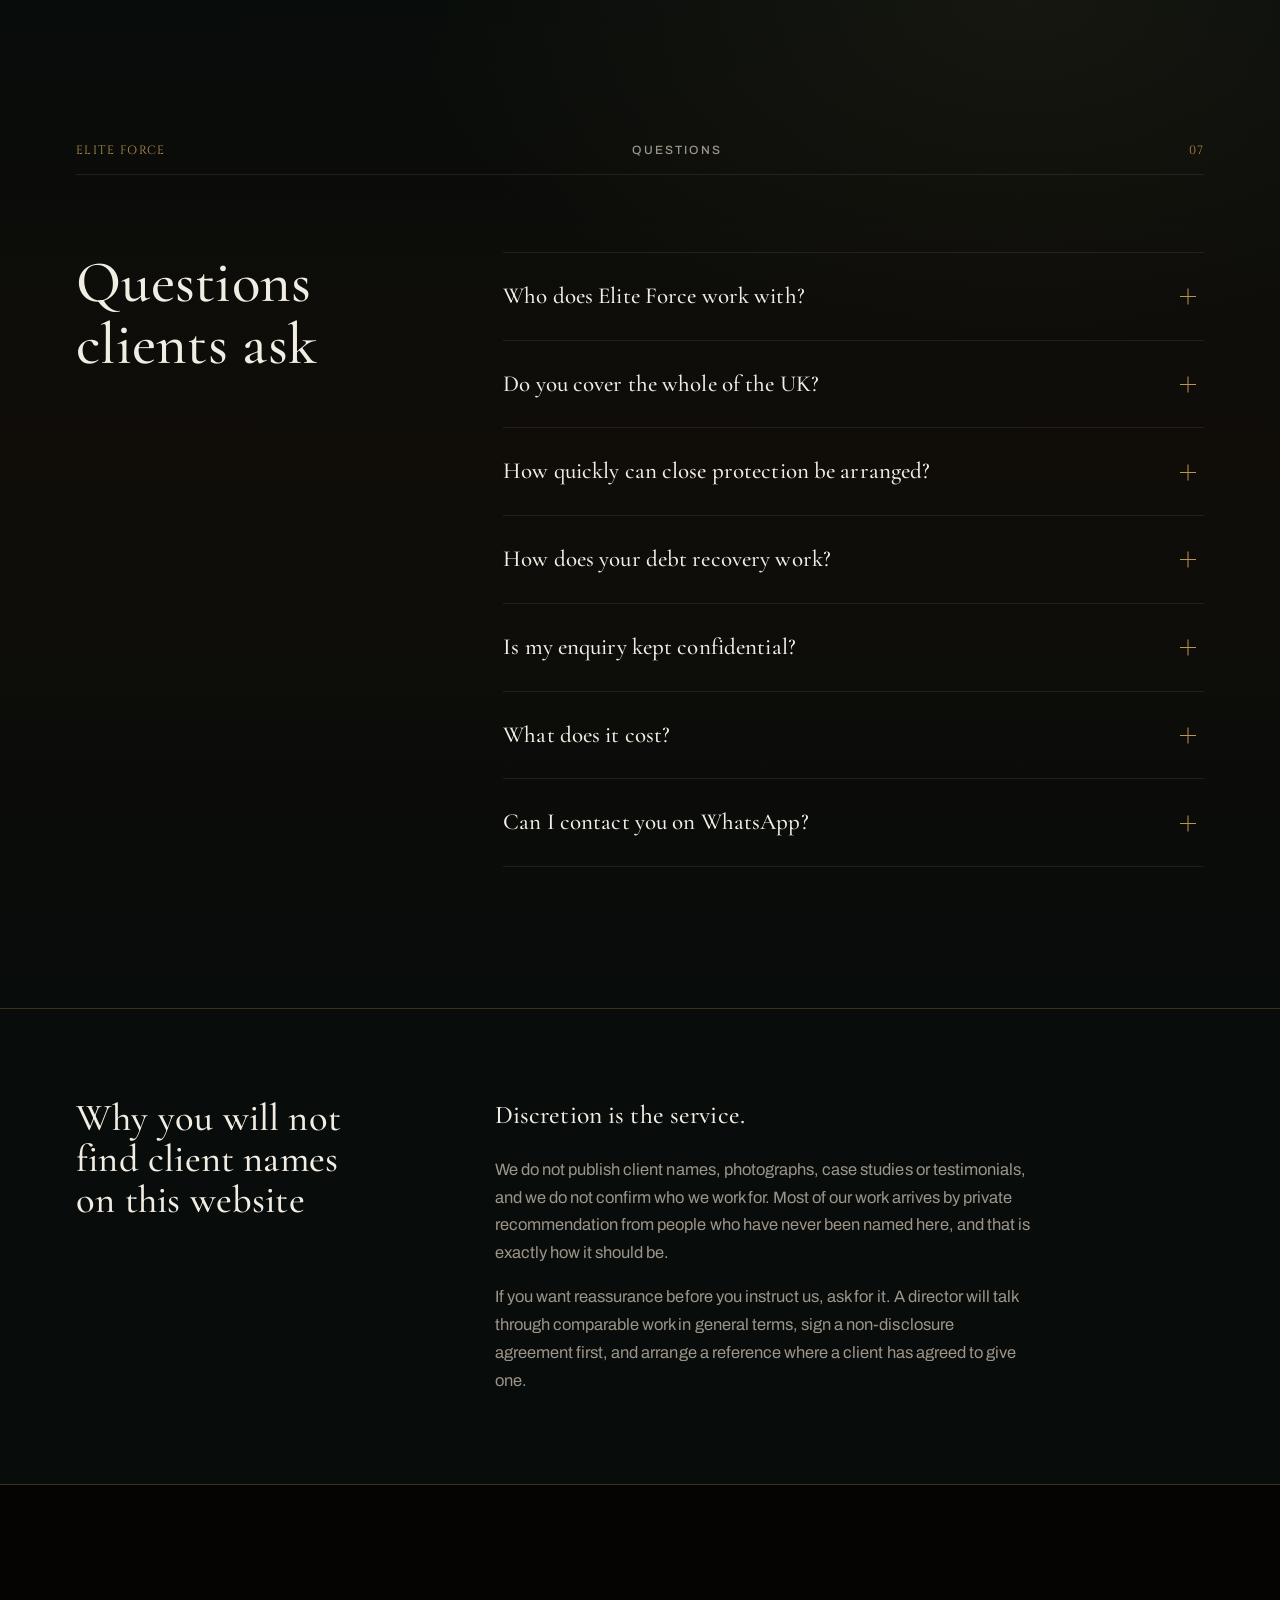
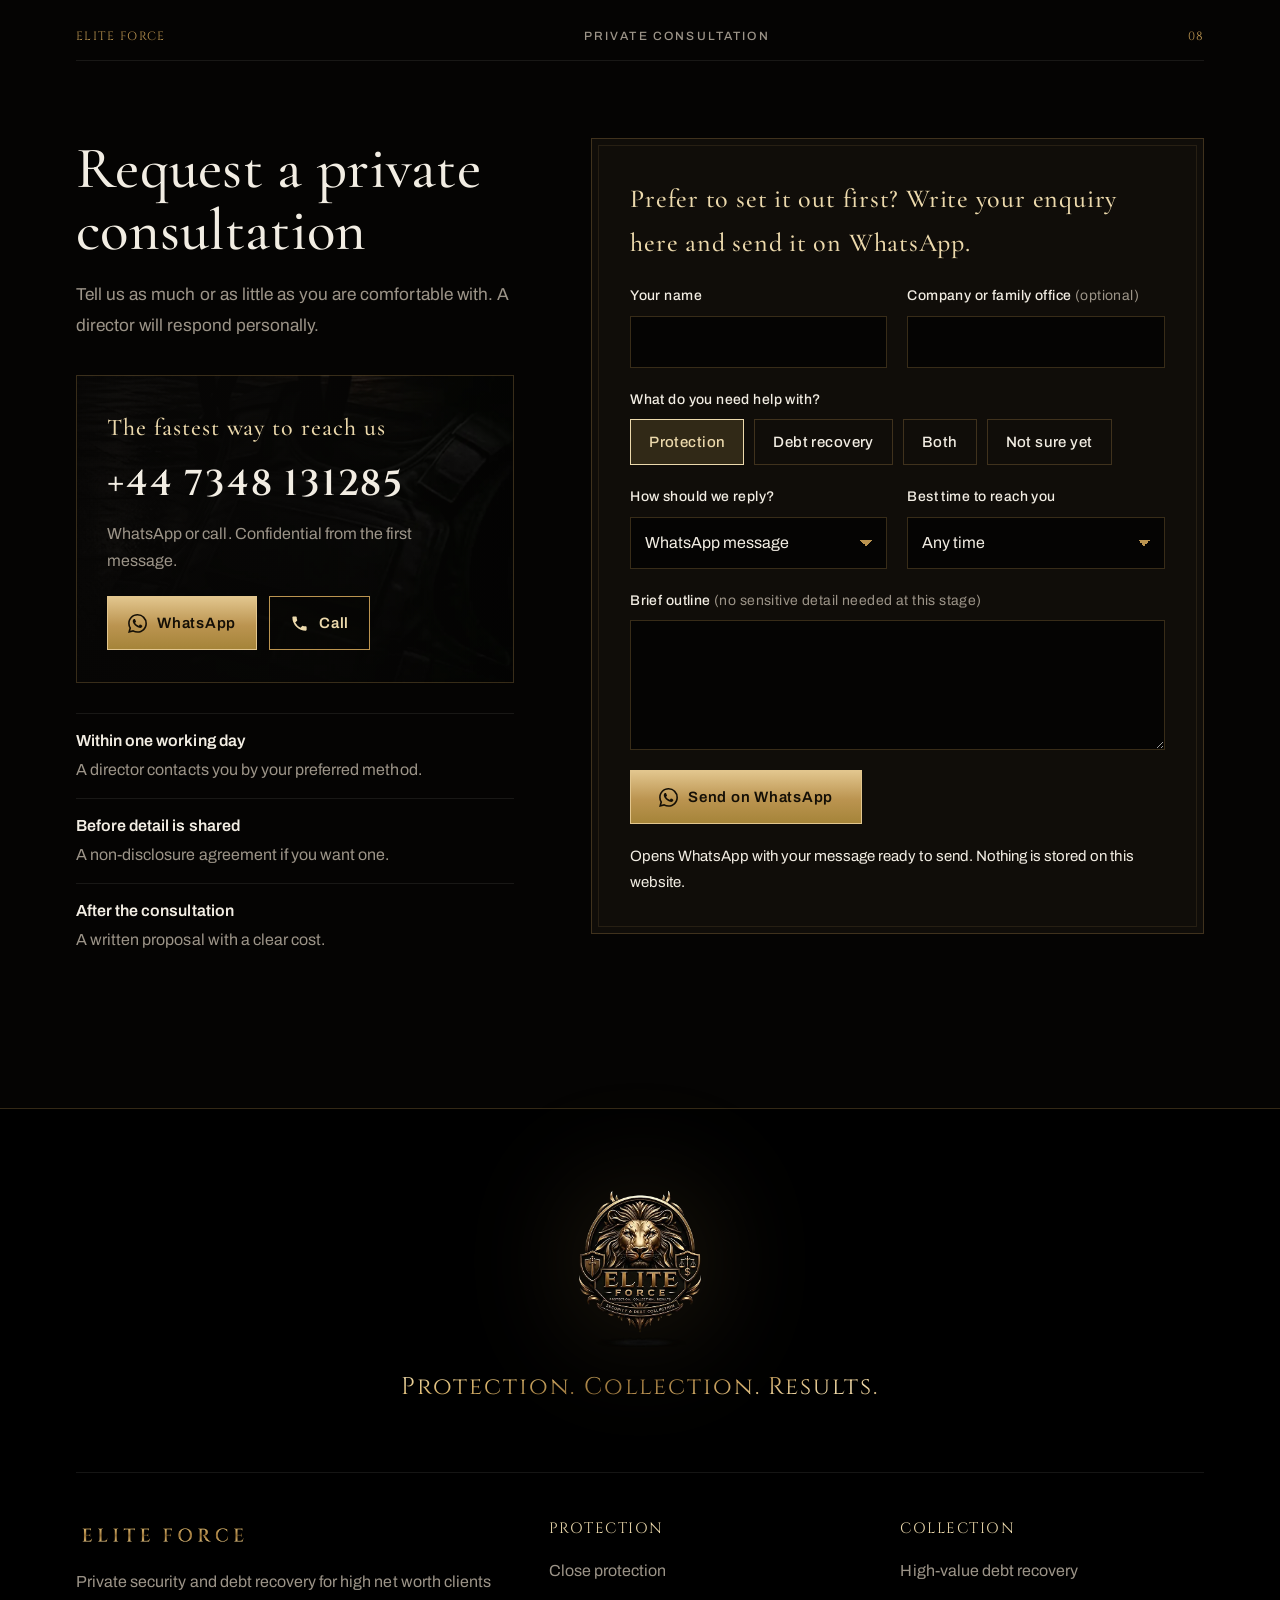
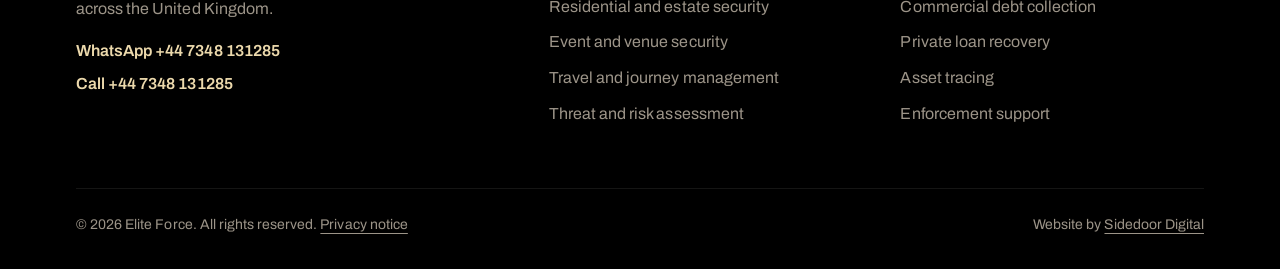
==== commit 8facbb80: "sdsasd" ====
--- a/index.html
+++ b/index.html
@@ -33,10 +33,13 @@
 <link rel="apple-touch-icon" href="/assets/apple-touch-icon.png">
 <link rel="manifest" href="/site.webmanifest">
 
-<link rel="preload" as="font" type="font/woff2" href="/assets/fonts/cinzel-latin-500-normal.woff2" crossorigin>
-<link rel="preload" as="font" type="font/woff2" href="/assets/fonts/hanken-grotesk-latin-400-normal.woff2" crossorigin>
-<link rel="preload" as="image" href="/assets/hero.webp" imagesrcset="/assets/hero-1600.webp 1600w, /assets/hero.webp 2560w" imagesizes="max(100vw, 150svh)" media="(min-width: 721px)" fetchpriority="high">
+<link rel="preload" as="font" type="font/woff2" href="/assets/fonts/cormorant-garamond-latin-500-normal.woff2" crossorigin>
+<link rel="preload" as="font" type="font/woff2" href="/assets/fonts/archivo-latin-400-normal.woff2" crossorigin>
+<link rel="preload" as="font" type="font/woff2" href="/assets/fonts/cinzel-latin-400-normal.woff2" crossorigin>
+<link rel="preload" as="image" href="/assets/hero-1600.webp" imagesrcset="/assets/hero-1024.webp 1024w, /assets/hero-1600.webp 1600w, /assets/hero.webp 2560w" imagesizes="max(100vw, 150svh)" media="(min-width: 721px)" fetchpriority="high">
 <link rel="preload" as="image" href="/assets/hero-mobile.webp" media="(max-width: 720px)" fetchpriority="high">
+<link rel="preload" as="image" href="/assets/crest-hero.webp" imagesrcset="/assets/crest-hero-620.webp 620w, /assets/crest-hero.webp 1100w" imagesizes="clamp(182px, 37svh, 490px)" media="(min-width: 721px)" fetchpriority="high">
+<link rel="preload" as="image" href="/assets/crest-hero-620.webp" media="(max-width: 720px)" fetchpriority="high">
 <link rel="stylesheet" href="/assets/brochure.css">
 <script src="/assets/site.js"></script>
 
@@ -164,9 +167,12 @@
     <div class="cover-stage">
       <div class="cover-media">
         <picture>
-          <source media="(max-width: 720px)" srcset="/assets/hero-mobile.webp" width="1170" height="1427">
-          <img src="/assets/hero.webp" srcset="/assets/hero-1600.webp 1600w, /assets/hero.webp 2560w" sizes="max(100vw, 150svh)" alt="The Elite Force crest: a gold lion within a circle, flanked by a sword shield for security and a scales shield for debt collection, above the words Protection. Collection. Results. Around it, a close protection officer, black vehicles, a debt recovery folder stamped PAID and a protective vest." width="2560" height="1707" fetchpriority="high">
+          <source media="(max-width: 720px)" srcset="/assets/hero-mobile.webp" width="1120" height="1364">
+          <img src="/assets/hero-1600.webp" srcset="/assets/hero-1024.webp 1024w, /assets/hero-1600.webp 1600w, /assets/hero.webp 2560w" sizes="max(100vw, 150svh)" alt="Night in the city: a close protection officer watching the skyline, black vehicles waiting at the kerb and two operatives walking into a lit entrance." width="2560" height="1705" fetchpriority="high">
         </picture>
+      </div>
+      <div class="cover-crest">
+        <img src="/assets/crest-hero.webp" srcset="/assets/crest-hero-620.webp 620w, /assets/crest-hero.webp 1100w" sizes="(max-width: 720px) 76vw, clamp(182px, 37svh, 490px)" alt="The Elite Force crest: a gold lion within a circle, flanked by a sword shield for security and a scales shield for debt collection, above the words Elite Force, Protection. Collection. Results." width="1100" height="1390" fetchpriority="high">
         <span class="foil" aria-hidden="true"></span>
       </div>
     </div>
@@ -185,6 +191,18 @@
     </div>
   </section>
 
+  <!-- Standing details -->
+  <section class="rail" aria-label="How Elite Force works">
+    <div class="wrap">
+      <ul>
+        <li><b>Nationwide</b>England, Scotland, Wales and Northern Ireland</li>
+        <li><b>Two divisions</b>Protection and collection, under one director</li>
+        <li><b>One working day</b>Every enquiry answered personally</li>
+        <li><b>No publicity</b>No client names, no case studies, no exceptions</li>
+      </ul>
+    </div>
+  </section>
+
   <!-- Motto band -->
   <div class="motto" aria-hidden="true">
     <div class="motto-track">
@@ -196,7 +214,7 @@
   <!-- Introduction -->
   <section class="spread intro" id="intro" aria-labelledby="intro-title">
     <div class="wrap">
-      <p class="folio reveal"><span>Elite Force</span><span>Introduction</span></p>
+      <p class="folio reveal"><span>Elite Force</span><span>Introduction</span><span class="folio-num">01</span></p>
       <div class="intro-grid">
         <h2 id="intro-title" class="intro-statement reveal">Wealth attracts attention. We make sure it is only ever the right kind.</h2>
         <div class="intro-copy reveal" style="--d:1">
@@ -216,7 +234,7 @@
   <!-- Protection -->
   <section class="spread protection" id="protection" aria-labelledby="protection-title">
     <div class="wrap">
-      <p class="folio reveal"><span>Elite Force</span><span>Protection</span></p>
+      <p class="folio reveal"><span>Elite Force</span><span>Protection</span><span class="folio-num">02</span></p>
       <div class="spread-grid">
         <figure class="plate plate-tall">
           <div class="plate-img wipe"><img src="/assets/panel-protection.webp" alt="A close protection officer in a dark suit and earpiece looks out over a city skyline at night, black vehicles parked beside him." width="880" height="1426" loading="lazy" decoding="async"></div>
@@ -251,7 +269,7 @@
       <div class="plate-img wipe"><img class="parallax" src="/assets/panel-folder.webp" alt="A black debt recovery folder with a gold pen resting on a document stamped PAID." width="2000" height="789" loading="lazy" decoding="async"></div>
     </figure>
     <div class="wrap">
-      <p class="folio reveal"><span>Elite Force</span><span>Collection</span></p>
+      <p class="folio reveal"><span>Elite Force</span><span>Collection</span><span class="folio-num">03</span></p>
       <div class="spread-grid spread-grid-flip">
         <div class="spread-copy">
           <svg class="crest-icon reveal" viewBox="0 0 56 56" fill="none" stroke="currentColor" stroke-width="1.4" aria-hidden="true">
@@ -280,7 +298,7 @@
   <!-- Standard -->
   <section class="spread standard" aria-labelledby="standards-title">
     <div class="wrap">
-      <p class="folio reveal"><span>Elite Force</span><span>Our standard</span></p>
+      <p class="folio reveal"><span>Elite Force</span><span>Our standard</span><span class="folio-num">04</span></p>
       <div class="standard-grid">
         <div>
           <h2 id="standards-title" class="reveal">The standard we hold ourselves to</h2>
@@ -300,7 +318,7 @@
   <!-- Process -->
   <section class="spread process dark" id="process" aria-labelledby="process-title">
     <div class="wrap">
-      <p class="folio reveal"><span>Elite Force</span><span>How we work</span></p>
+      <p class="folio reveal"><span>Elite Force</span><span>How we work</span><span class="folio-num">05</span></p>
       <div class="section-head">
         <h2 id="process-title" class="reveal">How an engagement works</h2>
         <p class="lead reveal" style="--d:1">The same careful sequence whether you need a protection team next week or want to recover a debt that has been outstanding for years.</p>
@@ -318,7 +336,7 @@
   <!-- Coverage -->
   <section class="spread coverage" id="coverage" aria-labelledby="coverage-title">
     <div class="wrap">
-      <p class="folio reveal"><span>Elite Force</span><span>Coverage</span></p>
+      <p class="folio reveal"><span>Elite Force</span><span>Coverage</span><span class="folio-num">06</span></p>
       <div class="section-head">
         <h2 id="coverage-title" class="reveal">Across the whole of the United Kingdom</h2>
         <p class="lead reveal" style="--d:1">Private security and debt recovery nationwide, with teams deployed wherever our clients live, work and travel.</p>
@@ -335,7 +353,7 @@
   <!-- FAQ -->
   <section class="spread faq-wrap dark" id="faq" aria-labelledby="faq-title">
     <div class="wrap">
-      <p class="folio reveal"><span>Elite Force</span><span>Questions</span></p>
+      <p class="folio reveal"><span>Elite Force</span><span>Questions</span><span class="folio-num">07</span></p>
       <div class="faq-grid">
         <h2 id="faq-title" class="reveal">Questions clients ask</h2>
         <div class="faq reveal" style="--d:1">
@@ -351,10 +369,22 @@
     </div>
   </section>
 
+  <!-- Why there are no client names -->
+  <section class="notice" aria-labelledby="notice-title">
+    <div class="wrap notice-inner">
+      <h2 id="notice-title" class="reveal">Why you will not find client names on this website</h2>
+      <div class="reveal" style="--d:1">
+        <p><strong>Discretion is the service.</strong></p>
+        <p>We do not publish client names, photographs, case studies or testimonials, and we do not confirm who we work for. Most of our work arrives by private recommendation from people who have never been named here, and that is exactly how it should be.</p>
+        <p>If you want reassurance before you instruct us, ask for it. A director will talk through comparable work in general terms, sign a non-disclosure agreement first, and arrange a reference where a client has agreed to give one.</p>
+      </div>
+    </div>
+  </section>
+
   <!-- Enquire -->
   <section class="spread enquire" id="enquire" aria-labelledby="enquire-title">
     <div class="wrap">
-      <p class="folio reveal"><span>Elite Force</span><span>Private consultation</span></p>
+      <p class="folio reveal"><span>Elite Force</span><span>Private consultation</span><span class="folio-num">08</span></p>
       <div class="enquire-grid">
         <div>
           <h2 id="enquire-title" class="reveal">Request a private consultation</h2>
--- a/assets/brochure.css
+++ b/assets/brochure.css
@@ -1,26 +1,35 @@
 /* Elite Force | brochure homepage | Intellectual property of Sidedoor Digital. */
 
-@font-face { font-family: "Cinzel"; font-style: normal; font-weight: 500; font-display: swap; src: url("/assets/fonts/cinzel-latin-500-normal.woff2") format("woff2"); }
-@font-face { font-family: "Cinzel"; font-style: normal; font-weight: 700; font-display: swap; src: url("/assets/fonts/cinzel-latin-700-normal.woff2") format("woff2"); }
-@font-face { font-family: "Hanken Grotesk"; font-style: normal; font-weight: 400; font-display: swap; src: url("/assets/fonts/hanken-grotesk-latin-400-normal.woff2") format("woff2"); }
-@font-face { font-family: "Hanken Grotesk"; font-style: normal; font-weight: 500; font-display: swap; src: url("/assets/fonts/hanken-grotesk-latin-500-normal.woff2") format("woff2"); }
-@font-face { font-family: "Hanken Grotesk"; font-style: normal; font-weight: 600; font-display: swap; src: url("/assets/fonts/hanken-grotesk-latin-600-normal.woff2") format("woff2"); }
-
+@font-face { font-family: "Cinzel"; font-style: normal; font-weight: 400; font-display: swap; src: url("/assets/fonts/cinzel-latin-400-normal.woff2") format("woff2"); }
+@font-face { font-family: "Cinzel"; font-style: normal; font-weight: 600; font-display: swap; src: url("/assets/fonts/cinzel-latin-600-normal.woff2") format("woff2"); }
+@font-face { font-family: "Cormorant Garamond"; font-style: normal; font-weight: 400; font-display: swap; src: url("/assets/fonts/cormorant-garamond-latin-400-normal.woff2") format("woff2"); }
+@font-face { font-family: "Cormorant Garamond"; font-style: italic; font-weight: 400; font-display: swap; src: url("/assets/fonts/cormorant-garamond-latin-400-italic.woff2") format("woff2"); }
+@font-face { font-family: "Cormorant Garamond"; font-style: normal; font-weight: 500; font-display: swap; src: url("/assets/fonts/cormorant-garamond-latin-500-normal.woff2") format("woff2"); }
+@font-face { font-family: "Cormorant Garamond"; font-style: normal; font-weight: 600; font-display: swap; src: url("/assets/fonts/cormorant-garamond-latin-600-normal.woff2") format("woff2"); }
+@font-face { font-family: "Archivo"; font-style: normal; font-weight: 400; font-display: swap; src: url("/assets/fonts/archivo-latin-400-normal.woff2") format("woff2"); }
+@font-face { font-family: "Archivo"; font-style: normal; font-weight: 500; font-display: swap; src: url("/assets/fonts/archivo-latin-500-normal.woff2") format("woff2"); }
+@font-face { font-family: "Archivo"; font-style: normal; font-weight: 600; font-display: swap; src: url("/assets/fonts/archivo-latin-600-normal.woff2") format("woff2"); }
+
+/* Three voices: Cinzel carries the crest, Cormorant carries the writing, Archivo carries the detail. */
 :root {
-  --onyx: #070605;
-  --panel: #0e0c09;
-  --panel-2: #16130e;
-  --gold: #c9a45c;
-  --gold-hi: #ecd6a0;
-  --gold-lo: #7d5f2e;
-  --bone: #efe7d6;
-  --ash: #a79e8b;
-  --line: rgba(201, 164, 92, 0.32);
-  --line-soft: rgba(236, 228, 211, 0.10);
-  --foil: linear-gradient(180deg, #f3e2b3 0%, #d8b56d 38%, #a8843f 62%, #e6cc8e 100%);
-
-  --display: "Cinzel", "Trajan Pro", "Times New Roman", serif;
-  --body: "Hanken Grotesk", "Helvetica Neue", Arial, sans-serif;
+  --onyx: #050403;
+  --ink: #090705;
+  --panel: #100d09;
+  --panel-2: #171310;
+  --jade: #080c0a;
+  --gold: #bb9450;
+  --gold-hi: #ecd9ac;
+  --gold-lo: #6f5429;
+  --bronze: #8b6a35;
+  --bone: #f2ede3;
+  --ash: #9c9488;
+  --line: rgba(187, 148, 80, 0.28);
+  --line-soft: rgba(242, 237, 227, 0.085);
+  --foil: linear-gradient(168deg, #f7e8be 0%, #d9b46c 24%, #96723a 46%, #caa361 62%, #f1dcac 82%, #a8824a 100%);
+
+  --brand: "Cinzel", "Trajan Pro", "Times New Roman", serif;
+  --display: "Cormorant Garamond", "Times New Roman", Georgia, serif;
+  --body: "Archivo", "Helvetica Neue", Arial, sans-serif;
 
   --wrap: 1240px;
   --gutter: clamp(20px, 4.5vw, 56px);
@@ -34,7 +43,7 @@
 html { scroll-behavior: smooth; scroll-padding-top: calc(var(--header-h) + 8px); -webkit-text-size-adjust: 100%; background: var(--onyx); }
 body {
   margin: 0; background: var(--onyx); color: var(--bone);
-  font-family: var(--body); font-size: 17px; line-height: 1.65; font-weight: 400;
+  font-family: var(--body); font-size: 16.5px; line-height: 1.68; font-weight: 400; letter-spacing: 0.002em;
   -webkit-font-smoothing: antialiased; text-rendering: optimizeLegibility; overflow-x: clip;
   -webkit-tap-highlight-color: transparent;
 }
@@ -48,15 +57,17 @@
 .skip:focus { left: 12px; }
 .wrap { width: 100%; max-width: var(--wrap); margin: 0 auto; padding: 0 var(--gutter); }
 
-h1, h2, h3 { font-family: var(--display); font-weight: 500; margin: 0; letter-spacing: 0.03em; text-wrap: balance; }
-h2 { font-size: clamp(32px, 3.8vw, 52px); line-height: 1.1; color: var(--gold-hi); }
-h3 { font-size: clamp(18px, 1.5vw, 21px); line-height: 1.3; color: var(--bone); letter-spacing: 0.04em; }
+h1, h2 { font-family: var(--display); font-weight: 500; margin: 0; letter-spacing: 0.005em; text-wrap: balance; }
+h2 { font-size: clamp(38px, 4.6vw, 62px); line-height: 1.06; color: var(--bone); }
+h3 { font-family: var(--brand); font-weight: 400; margin: 0; font-size: clamp(16px, 1.25vw, 18px); line-height: 1.35; color: var(--bone); letter-spacing: 0.07em; text-transform: uppercase; }
 p { margin: 0 0 1em; max-width: 64ch; }
-.lead { font-size: clamp(18px, 1.5vw, 20px); color: var(--ash); line-height: 1.7; }
+.lead { font-size: clamp(17px, 1.35vw, 18.5px); color: var(--ash); line-height: 1.75; }
+.lede-serif { font-family: var(--display); font-size: clamp(21px, 2vw, 27px); line-height: 1.45; color: var(--bone); letter-spacing: 0.005em; }
 
 /* Gold foil type for the big section names */
 .display {
-  font-size: clamp(42px, 4.6vw, 72px); font-size: clamp(42px, 12.2cqi, 120px); line-height: .95; letter-spacing: 0.04em; font-weight: 500; white-space: nowrap;
+  font-family: var(--brand);
+  font-size: clamp(42px, 4.6vw, 72px); font-size: clamp(40px, 11.4cqi, 112px); line-height: .95; letter-spacing: 0.04em; font-weight: 400; white-space: nowrap;
   background: var(--foil); -webkit-background-clip: text; background-clip: text; color: transparent;
   margin-bottom: 26px; padding-bottom: .06em;
 }
@@ -113,7 +124,7 @@
 .nav > a:not(.btn)::after { content: ""; position: absolute; left: 0; right: 0; bottom: 0; height: 1px; background: var(--gold); transform: scaleX(0); transform-origin: 0 50%; transition: transform .4s var(--ease); }
 .nav > a:not(.btn):hover { color: var(--gold-hi); }
 .nav > a:not(.btn):hover::after, .nav > a.is-current::after { transform: scaleX(1); }
-.nav .nav-tel { font-family: var(--display); font-weight: 700; letter-spacing: 0.05em; color: var(--gold-hi); }
+.nav .nav-tel { font-family: var(--brand); font-weight: 700; letter-spacing: 0.05em; color: var(--gold-hi); }
 .menu-toggle { display: none; }
 
 /* Cover: the brand poster as the front of the brochure */
@@ -132,19 +143,35 @@
     radial-gradient(ellipse 60% 70% at 50% 42%, transparent 55%, rgba(0,0,0,.55) 100%),
     linear-gradient(180deg, rgba(0,0,0,0) 55%, rgba(7,6,5,.88) 82%, var(--onyx) 100%);
 }
-/* Foil light that sweeps across the crest, as if the cover were tilted under a lamp */
+/* The crest sits on the panelled door as its own element, so it stays sharp and the light can follow its real edge */
+.cover-crest {
+  position: absolute; left: 49.5%; top: 43%; transform: translate(-50%, -50%);
+  height: clamp(230px, 47svh, 620px); width: auto; z-index: 1; pointer-events: none;
+  filter: drop-shadow(0 26px 54px rgba(0, 0, 0, .7));
+}
+.cover-crest img { height: 100%; width: auto; max-width: none; }
 .foil {
-  position: absolute; left: 50%; top: 46.3%; width: 44%; aspect-ratio: 1; transform: translate(-50%, -50%);
-  border-radius: 50%; pointer-events: none; mix-blend-mode: color-dodge; opacity: .9;
-  background: linear-gradient(115deg, transparent 0%, transparent 38%, rgba(255, 226, 160, .55) 48%, rgba(255, 244, 214, .8) 50%, rgba(255, 226, 160, .55) 52%, transparent 62%, transparent 100%);
-  background-size: 300% 100%; background-position: 150% 0;
-  -webkit-mask-image: radial-gradient(circle, #000 58%, transparent 71%); mask-image: radial-gradient(circle, #000 58%, transparent 71%);
-}
+  position: absolute; inset: 0; pointer-events: none;
+  mix-blend-mode: color-dodge; opacity: .85;
+  background: linear-gradient(112deg, transparent 36%, rgba(255, 226, 160, .45) 46%, rgba(255, 247, 222, .85) 50%, rgba(255, 226, 160, .45) 54%, transparent 64%);
+  background-size: 280% 100%; background-position: 165% 0; background-repeat: no-repeat;
+  -webkit-mask-image: radial-gradient(circle at 50% 40%, #000 50%, transparent 68%);
+  mask-image: radial-gradient(circle at 50% 40%, #000 50%, transparent 68%);
+}
+/* Where masking on an image is supported, the sweep is cut to the crest itself */
+@supports (mask-image: url("/assets/crest-hero-620.webp")) {
+  .foil {
+    -webkit-mask-image: url("/assets/crest-hero-620.webp"); mask-image: url("/assets/crest-hero-620.webp");
+    -webkit-mask-size: 100% 100%; mask-size: 100% 100%;
+    -webkit-mask-repeat: no-repeat; mask-repeat: no-repeat;
+  }
+}
+
 .cover-base { position: relative; padding-bottom: clamp(28px, 5vh, 56px); }
 .cover-base-inner { display: flex; align-items: flex-end; justify-content: space-between; gap: 40px; }
-.cover-text { max-width: 620px; }
-.cover h1 { font-size: clamp(22px, 2vw, 30px); line-height: 1.3; color: var(--bone); letter-spacing: 0.035em; margin-bottom: 10px; }
-.cover-sub { color: var(--gold-hi); margin: 0; font-size: 16px; letter-spacing: 0.04em; }
+.cover-text { max-width: 700px; }
+.cover h1 { font-size: clamp(26px, 2.6vw, 40px); line-height: 1.2; color: var(--bone); letter-spacing: 0.005em; margin-bottom: 12px; max-width: 18ch; }
+.cover-sub { color: var(--gold-hi); margin: 0; font-family: var(--brand); font-size: 14px; text-transform: uppercase; letter-spacing: 0.12em; text-wrap: balance; }
 .cover-actions { display: flex; gap: 12px; flex: none; }
 .scroll-cue { position: absolute; left: 50%; bottom: 14px; width: 24px; height: 38px; margin-left: -12px; border: 1px solid var(--line); border-radius: 12px; display: none; }
 .scroll-cue span { position: absolute; left: 50%; top: 8px; width: 2px; height: 7px; margin-left: -1px; background: var(--gold-hi); border-radius: 1px; }
@@ -152,29 +179,29 @@
 /* Motto band */
 .motto { position: relative; overflow: hidden; border-top: 1px solid var(--line); border-bottom: 1px solid var(--line); background: var(--onyx); padding: clamp(18px, 2.4vw, 28px) 0; }
 .motto-track { display: flex; align-items: center; gap: clamp(28px, 4vw, 56px); width: max-content; }
-.motto span { font-family: var(--display); font-size: clamp(30px, 4.6vw, 64px); line-height: 1; letter-spacing: 0.08em; color: transparent; -webkit-text-stroke: 1px rgba(201, 164, 92, .75); white-space: nowrap; }
+.motto span { font-family: var(--brand); font-size: clamp(30px, 4.6vw, 64px); line-height: 1; letter-spacing: 0.08em; color: transparent; -webkit-text-stroke: 1px rgba(201, 164, 92, .75); white-space: nowrap; }
 .motto span:nth-of-type(4n+2) { color: var(--gold); -webkit-text-stroke: 0; }
 .motto i { width: 10px; height: 10px; background: var(--gold); transform: rotate(45deg); flex: none; }
 
 /* Spreads */
 .spread { position: relative; padding: var(--section) 0; }
-.spread.dark { background: var(--panel); }
+.spread.dark { background: linear-gradient(180deg, var(--jade), var(--panel) 45%, var(--jade)); }
 .spread.dark::before { content: ""; position: absolute; inset: 0; pointer-events: none; background: radial-gradient(ellipse 70% 50% at 80% 0%, rgba(201,164,92,.07), transparent 70%); }
 .spread > .wrap { position: relative; }
 .folio {
   display: flex; justify-content: space-between; align-items: center; gap: 24px; max-width: none;
-  font-size: 13px; letter-spacing: 0.14em; color: var(--ash); margin: 0 0 clamp(40px, 6vw, 80px);
+  font-size: 12px; font-weight: 500; text-transform: uppercase; letter-spacing: 0.18em; color: var(--ash); margin: 0 0 clamp(40px, 6vw, 80px);
   padding-bottom: 14px; border-bottom: 1px solid var(--line-soft);
 }
-.folio span:first-child { font-family: var(--display); color: var(--gold); letter-spacing: 0.12em; }
+.folio span:first-child { font-family: var(--brand); color: var(--gold); letter-spacing: 0.12em; }
 
 .intro-grid { display: grid; grid-template-columns: minmax(0, 7fr) minmax(0, 5fr); gap: clamp(32px, 6vw, 96px); align-items: end; }
-.intro-statement { font-size: clamp(30px, 3.6vw, 50px); line-height: 1.18; color: var(--bone); }
+.intro-statement { font-size: clamp(34px, 4.2vw, 58px); line-height: 1.16; color: var(--bone); letter-spacing: 0; }
 .intro-copy p { color: var(--ash); margin-bottom: 26px; }
 .assure { list-style: none; margin: clamp(56px, 7vw, 96px) 0 0; padding: 0; display: grid; grid-template-columns: repeat(4, 1fr); border-top: 1px solid var(--line); }
 .assure li { padding: 28px 24px 0 0; display: grid; gap: 6px; align-content: start; }
 .assure li + li { padding-left: 24px; border-left: 1px solid var(--line-soft); }
-.assure strong { font-family: var(--display); font-weight: 500; font-size: 20px; color: var(--gold-hi); letter-spacing: 0.04em; }
+.assure strong { font-family: var(--display); font-weight: 500; font-size: 23px; color: var(--gold-hi); letter-spacing: 0.04em; }
 .assure span { color: var(--ash); font-size: 15px; line-height: 1.5; }
 
 .spread-grid { display: grid; grid-template-columns: minmax(0, 5fr) minmax(0, 7fr); gap: clamp(36px, 6vw, 96px); align-items: start; }
@@ -199,7 +226,7 @@
 .services { list-style: none; margin: 0; padding: 0; counter-reset: svc; }
 .services li { position: relative; padding: 24px 0 24px 56px; border-top: 1px solid var(--line-soft); counter-increment: svc; transition: background-color .3s; }
 .services li:last-child { border-bottom: 1px solid var(--line-soft); }
-.services li::before { content: counter(svc, upper-roman); position: absolute; left: 0; top: 26px; font-family: var(--display); font-size: 15px; color: var(--gold); letter-spacing: 0.06em; }
+.services li::before { content: counter(svc, upper-roman); position: absolute; left: 0; top: 26px; font-family: var(--brand); font-size: 15px; color: var(--gold); letter-spacing: 0.06em; }
 .services h3 { margin-bottom: 6px; }
 .services p { margin: 0; color: var(--ash); font-size: 16px; line-height: 1.6; }
 .deck-bar { display: none; }
@@ -210,7 +237,7 @@
 .pillars { margin: 0; }
 .pillars > div { padding: 28px 0; border-top: 1px solid var(--line); }
 .pillars > div:last-child { border-bottom: 1px solid var(--line); }
-.pillars dt { font-family: var(--display); font-size: clamp(28px, 2.8vw, 38px); letter-spacing: 0.05em; margin-bottom: 8px; background: var(--foil); -webkit-background-clip: text; background-clip: text; color: transparent; display: inline-block; }
+.pillars dt { font-family: var(--brand); font-weight: 400; font-size: clamp(25px, 2.5vw, 34px); letter-spacing: 0.05em; margin-bottom: 8px; background: var(--foil); -webkit-background-clip: text; background-clip: text; color: transparent; display: inline-block; }
 .pillars dd { margin: 0; color: var(--ash); max-width: 58ch; }
 
 /* Process */
@@ -223,7 +250,7 @@
 .steps li::before { content: ""; position: absolute; top: -4px; left: 0; width: 8px; height: 8px; background: var(--gold); transform: rotate(45deg); z-index: 1; }
 .steps li h3 { margin-bottom: 10px; }
 .steps li p { color: var(--ash); font-size: 16px; line-height: 1.6; margin: 0; }
-.steps li h3::before { content: counter(step); display: block; font-family: var(--display); font-weight: 500; font-size: 56px; line-height: 1; margin-bottom: 16px; letter-spacing: 0; background: var(--foil); -webkit-background-clip: text; background-clip: text; color: transparent; width: max-content; }
+.steps li h3::before { content: counter(step); display: block; font-family: var(--display); font-weight: 500; font-size: 64px; line-height: 1; margin-bottom: 16px; letter-spacing: 0; background: var(--foil); -webkit-background-clip: text; background-clip: text; color: transparent; width: max-content; }
 
 /* Coverage */
 .coverage-grid { display: grid; grid-template-columns: 1.3fr 1fr 0.8fr 1.2fr; border-top: 1px solid var(--line); }
@@ -237,7 +264,7 @@
 .faq-grid { display: grid; grid-template-columns: minmax(0, 4fr) minmax(0, 8fr); gap: clamp(32px, 6vw, 96px); align-items: start; }
 .faq details { border-top: 1px solid var(--line-soft); }
 .faq details:last-child { border-bottom: 1px solid var(--line-soft); }
-.faq summary { list-style: none; cursor: pointer; padding: 24px 48px 24px 0; position: relative; font-family: var(--display); font-size: clamp(17px, 1.5vw, 20px); letter-spacing: 0.03em; color: var(--bone); transition: color .25s; }
+.faq summary { list-style: none; cursor: pointer; padding: 24px 48px 24px 0; position: relative; font-family: var(--display); font-weight: 500; font-size: clamp(20px, 1.8vw, 25px); letter-spacing: 0.005em; color: var(--bone); transition: color .25s; }
 .faq summary::-webkit-details-marker { display: none; }
 .faq summary::before, .faq summary::after { content: ""; position: absolute; right: 8px; top: 50%; width: 16px; height: 1px; background: var(--gold); transition: transform .4s var(--ease); }
 .faq summary::after { transform: rotate(90deg); }
@@ -256,8 +283,8 @@
     linear-gradient(90deg, rgba(7,6,5,.97) 0%, rgba(7,6,5,.86) 55%, rgba(7,6,5,.45) 100%),
     url("/assets/panel-vest.webp") right center / cover no-repeat;
 }
-.wa-card-title { font-family: var(--display); font-size: 20px; color: var(--gold-hi); letter-spacing: 0.04em; margin: 0 0 6px; }
-.wa-number { display: inline-block; font-family: var(--display); font-weight: 700; font-size: clamp(28px, 3vw, 36px); letter-spacing: 0.05em; color: var(--bone); text-decoration: none; margin-bottom: 6px; white-space: nowrap; }
+.wa-card-title { font-family: var(--display); font-weight: 500; font-size: 24px; color: var(--gold-hi); letter-spacing: 0.04em; margin: 0 0 6px; }
+.wa-number { display: inline-block; font-family: var(--brand); font-weight: 600; font-size: clamp(28px, 3vw, 36px); letter-spacing: 0.05em; color: var(--bone); text-decoration: none; margin-bottom: 6px; white-space: nowrap; }
 .wa-number:hover { color: var(--gold-hi); }
 .wa-card-sub { color: var(--ash); margin: 0 0 22px; font-size: 16px; }
 .wa-card .btn { padding: 0 20px; }
@@ -269,7 +296,7 @@
 .form { position: relative; display: grid; grid-template-columns: 1fr 1fr; gap: 20px; padding: clamp(24px, 3vw, 44px); background: var(--panel); border: 1px solid var(--line); }
 .form::before { content: ""; position: absolute; inset: 6px; border: 1px solid rgba(201, 164, 92, .12); pointer-events: none; }
 .form > * { position: relative; }
-.form-title { grid-column: 1 / -1; font-family: var(--display); font-size: 22px; color: var(--gold-hi); letter-spacing: 0.03em; margin: 0; }
+.form-title { grid-column: 1 / -1; font-family: var(--display); font-weight: 500; font-size: 26px; color: var(--gold-hi); letter-spacing: 0.03em; margin: 0; }
 .field { display: grid; gap: 8px; margin: 0; padding: 0; border: 0; min-width: 0; }
 .field.full { grid-column: 1 / -1; }
 .field label, .field legend { font-size: 14px; font-weight: 500; color: var(--bone); letter-spacing: 0.03em; padding: 0; }
@@ -300,14 +327,14 @@
 /* Footer */
 .site-footer { background: #000; border-top: 1px solid var(--line); padding: 80px 0 32px; }
 .footer-crest { display: grid; justify-items: center; text-align: center; margin-bottom: 64px; }
-.footer-crest img { width: 112px; height: 112px; border-radius: 50%; margin-bottom: 18px; box-shadow: 0 0 0 1px var(--line), 0 0 60px rgba(201,164,92,.18); }
-.footer-tag { font-family: var(--display); letter-spacing: 0.08em; font-size: clamp(18px, 2vw, 24px); margin: 0; background: var(--foil); -webkit-background-clip: text; background-clip: text; color: transparent; }
+.footer-crest img { width: auto; height: 158px; margin-bottom: 20px; filter: drop-shadow(0 0 60px rgba(187, 148, 80, .22)); }
+.footer-tag { font-family: var(--brand); font-weight: 400; letter-spacing: 0.08em; font-size: clamp(18px, 2vw, 24px); margin: 0; background: var(--foil); -webkit-background-clip: text; background-clip: text; color: transparent; }
 .footer-grid { display: grid; grid-template-columns: 1.4fr 1fr 1fr; gap: 48px; padding-top: 48px; border-top: 1px solid var(--line-soft); }
 .footer-mark { height: 28px; width: auto; margin-bottom: 20px; }
 .footer-grid p { color: var(--ash); font-size: 16px; }
 .footer-contact { display: grid; gap: 6px; }
 .footer-contact a { font-weight: 600; text-decoration: none; }
-.footer-grid h2 { font-size: 17px; color: var(--gold-hi); margin-bottom: 16px; letter-spacing: 0.06em; }
+.footer-grid h2 { font-family: var(--brand); font-weight: 400; text-transform: uppercase; font-size: 15px; color: var(--gold-hi); margin-bottom: 16px; letter-spacing: 0.1em; }
 .footer-grid ul { list-style: none; margin: 0; padding: 0; }
 .footer-grid li { padding: 4px 0; }
 .footer-grid li a { color: var(--ash); text-decoration: none; font-size: 16px; }
@@ -319,11 +346,51 @@
 .mobile-cta { display: none; }
 .narrow-only { display: none; }
 
+
+/* ---------- Standing details ---------- */
+
+/* Fine grain over the whole page, the way a printed brochure catches light */
+body::after {
+  content: ""; position: fixed; inset: 0; z-index: 130; pointer-events: none; opacity: .05;
+  background-image: url("data:image/svg+xml,%3Csvg xmlns='http://www.w3.org/2000/svg' width='160' height='160'%3E%3Cfilter id='n'%3E%3CfeTurbulence type='fractalNoise' baseFrequency='.85' numOctaves='3'/%3E%3C/filter%3E%3Crect width='160' height='160' filter='url(%23n)'/%3E%3C/svg%3E");
+}
+
+/* Credential rail beneath the cover */
+.rail { border-top: 1px solid var(--line); border-bottom: 1px solid var(--line); background: var(--ink); }
+.rail ul {
+  list-style: none; margin: 0; padding: 20px 0; display: grid; grid-template-columns: repeat(4, 1fr);
+  gap: 18px; text-align: center;
+}
+.rail li { font-size: 13.5px; line-height: 1.5; letter-spacing: 0.01em; color: var(--ash); padding: 0 18px; text-wrap: balance; }
+.rail li + li { border-left: 1px solid var(--line-soft); }
+.rail b { display: block; font-family: var(--display); font-weight: 500; text-transform: none; letter-spacing: 0; font-size: 21px; color: var(--gold-hi); margin-bottom: 2px; }
+
+/* Folio numbering, so the page reads as a set of spreads */
+.folio-num { font-family: var(--brand); color: var(--gold); letter-spacing: 0.1em; }
+
+/* Discretion notice: the reason there are no client names on this site */
+.notice { background: var(--jade); border-top: 1px solid var(--line); border-bottom: 1px solid var(--line); padding: clamp(56px, 7vw, 96px) 0; }
+.notice-inner { display: grid; grid-template-columns: minmax(0, 4fr) minmax(0, 8fr); gap: clamp(24px, 5vw, 80px); align-items: start; }
+.notice h2 { font-size: clamp(28px, 3vw, 40px); }
+.notice p { color: var(--ash); margin: 0 0 1em; max-width: 60ch; }
+.notice p:last-child { margin-bottom: 0; }
+.notice p:first-child { margin-bottom: 1.4em; }
+.notice strong { display: block; color: var(--bone); font-weight: 500; font-family: var(--display); font-size: clamp(22px, 2vw, 28px); line-height: 1.35; letter-spacing: 0.005em; }
+@media (max-width: 980px) { .notice-inner { grid-template-columns: 1fr; } }
+@media (max-width: 720px) {
+  .rail ul { grid-template-columns: 1fr 1fr; gap: 0; padding: 0; }
+  .rail li { padding: 18px 10px; }
+  .rail li:nth-child(odd) { border-left: 0; }
+  .rail li:nth-child(n+3) { border-top: 1px solid var(--line-soft); }
+  .rail b { font-size: 19px; }
+}
+
 /* ---------- Motion ---------- */
 @media (prefers-reduced-motion: no-preference) {
   html.js .cover-media { animation: coverIn 2.4s var(--ease) both; }
   html.js .cover-media img { animation: coverLight 2s ease both; }
-  html.js .foil { animation: foil 9s 1.2s var(--ease-soft) infinite both; }
+  html.js .foil { animation: foil 8s 1.4s var(--ease-soft) infinite both; }
+  html.js .cover-crest { animation: crestIn 1.8s .5s var(--ease) both; }
   html.js .cover-base-inner > * { animation: rise 1.1s var(--ease) both; }
   html.js .cover-text { animation-delay: 1.2s; }
   html.js .cover-actions { animation-delay: 1.4s; }
@@ -331,9 +398,10 @@
   .scroll-cue span { animation: cue 2.2s 2s ease-in-out infinite; }
   .motto-track { animation: marquee 38s linear infinite; }
 
+  @keyframes crestIn { from { opacity: 0; transform: translate(-50%, -50%) scale(.94); } to { opacity: 1; transform: translate(-50%, -50%) scale(1); } }
   @keyframes coverIn { from { transform: translate(-50%, -50%) scale(1.14); } to { transform: translate(-50%, -50%) scale(1); } }
   @keyframes coverLight { from { opacity: 0; filter: brightness(.2) saturate(.6); } to { opacity: 1; filter: none; } }
-  @keyframes foil { 0% { background-position: 150% 0; } 32%, 100% { background-position: -50% 0; } }
+  @keyframes foil { 0% { background-position: 165% 0; } 30%, 100% { background-position: -65% 0; } }
   @keyframes rise { from { opacity: 0; transform: translateY(26px); } to { opacity: 1; transform: none; } }
   @keyframes fade { from { opacity: 0; } to { opacity: 1; } }
   @keyframes cue { 0% { transform: translateY(0); opacity: 0; } 30% { opacity: 1; } 80%, 100% { transform: translateY(12px); opacity: 0; } }
@@ -431,7 +499,8 @@
   .cover-media {
     left: 0; top: 0; width: 100%; height: auto; aspect-ratio: 1170 / 1427; transform: none;
   }
-  .foil { top: 47%; width: 84%; }
+  .cover-crest { top: 40%; height: auto; width: min(76%, 360px); }
+  .cover-crest img { height: auto; width: 100%; }
   .cover-stage::after {
     background:
       linear-gradient(180deg, rgba(0,0,0,.55) 0%, rgba(0,0,0,0) 14%),
